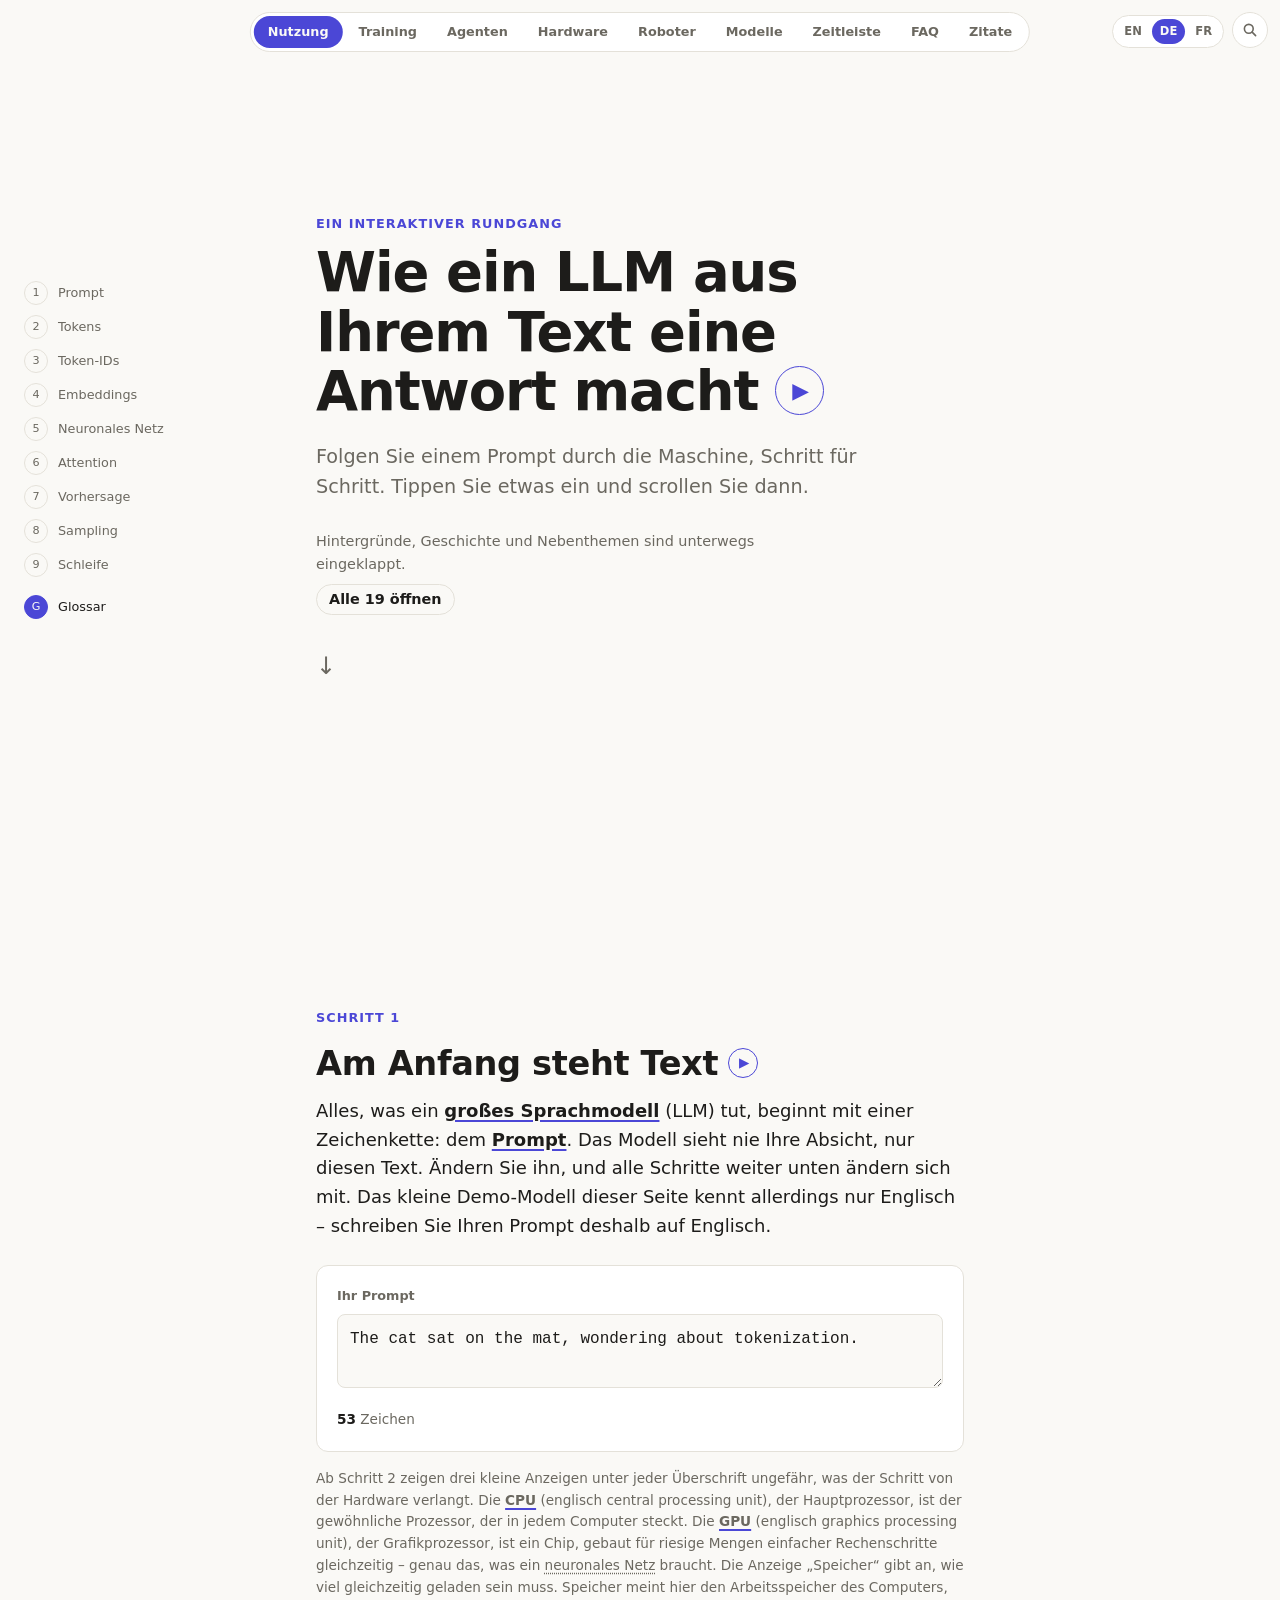
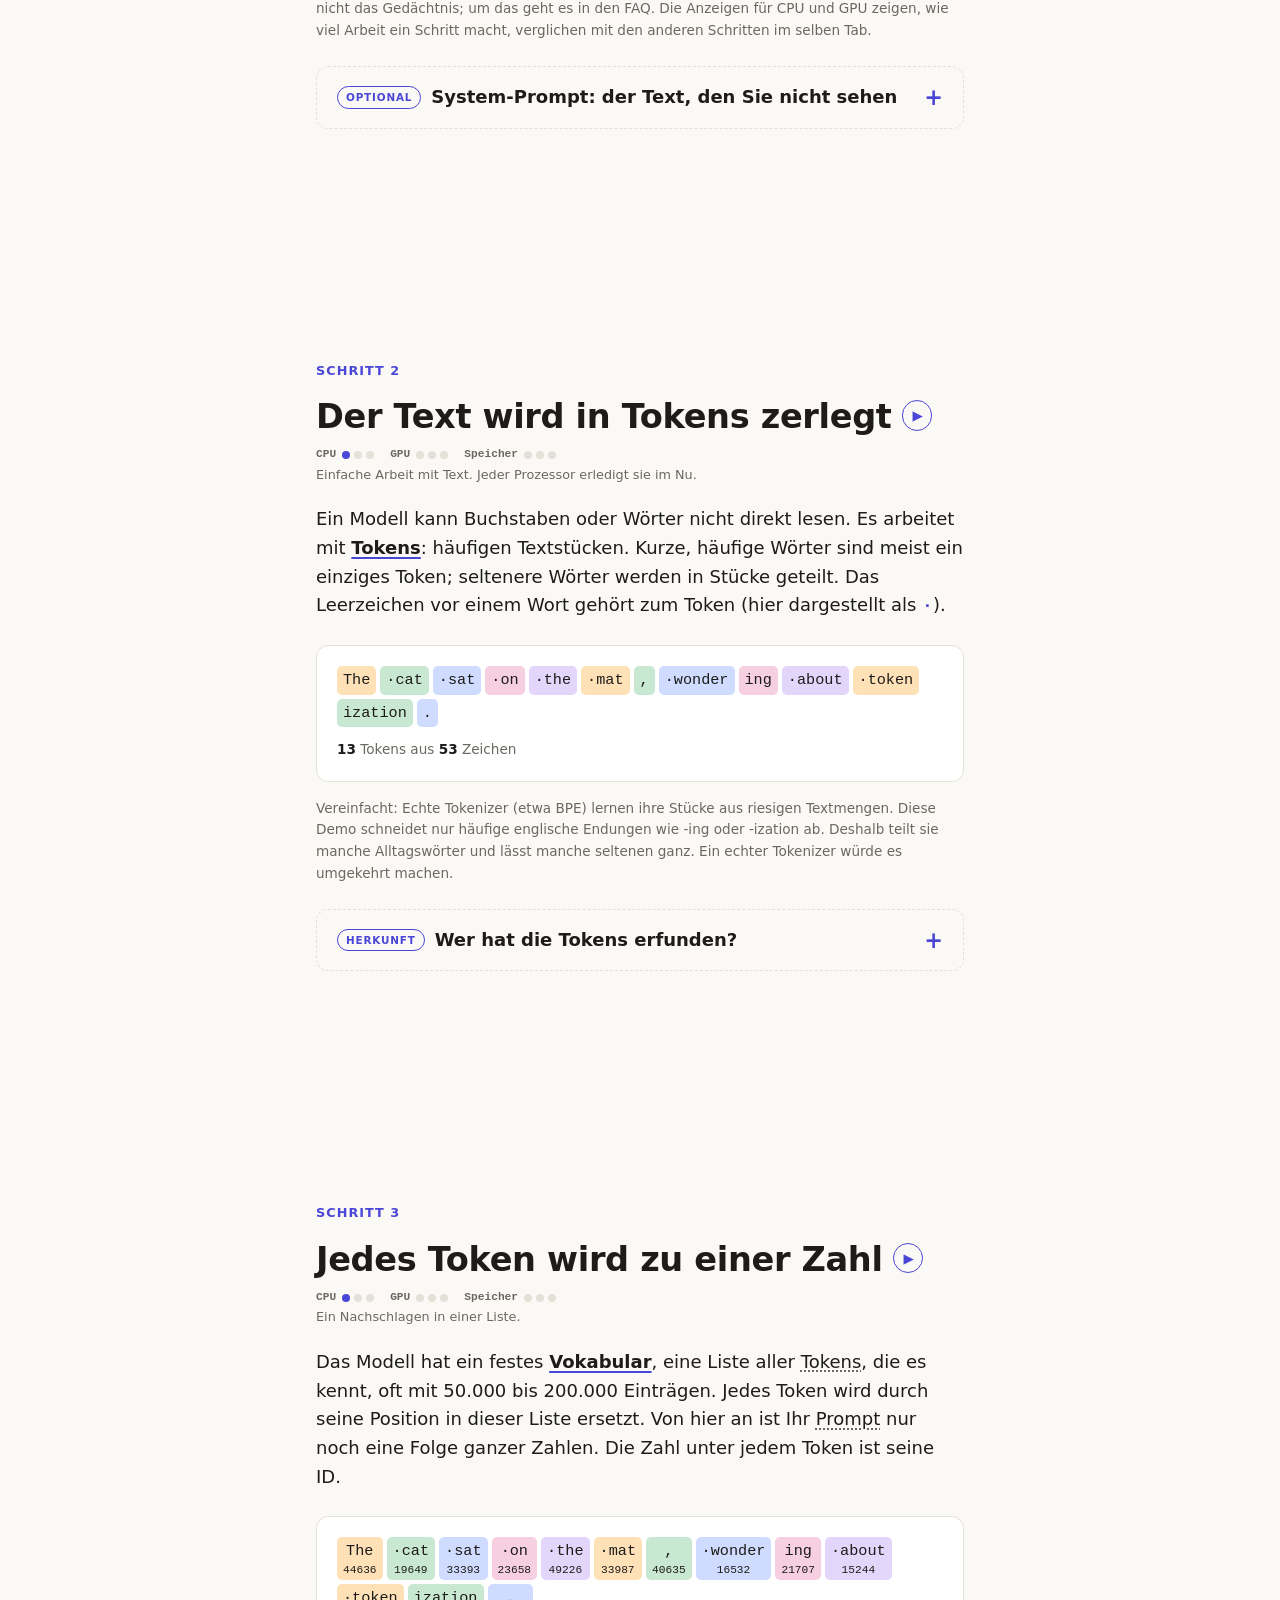
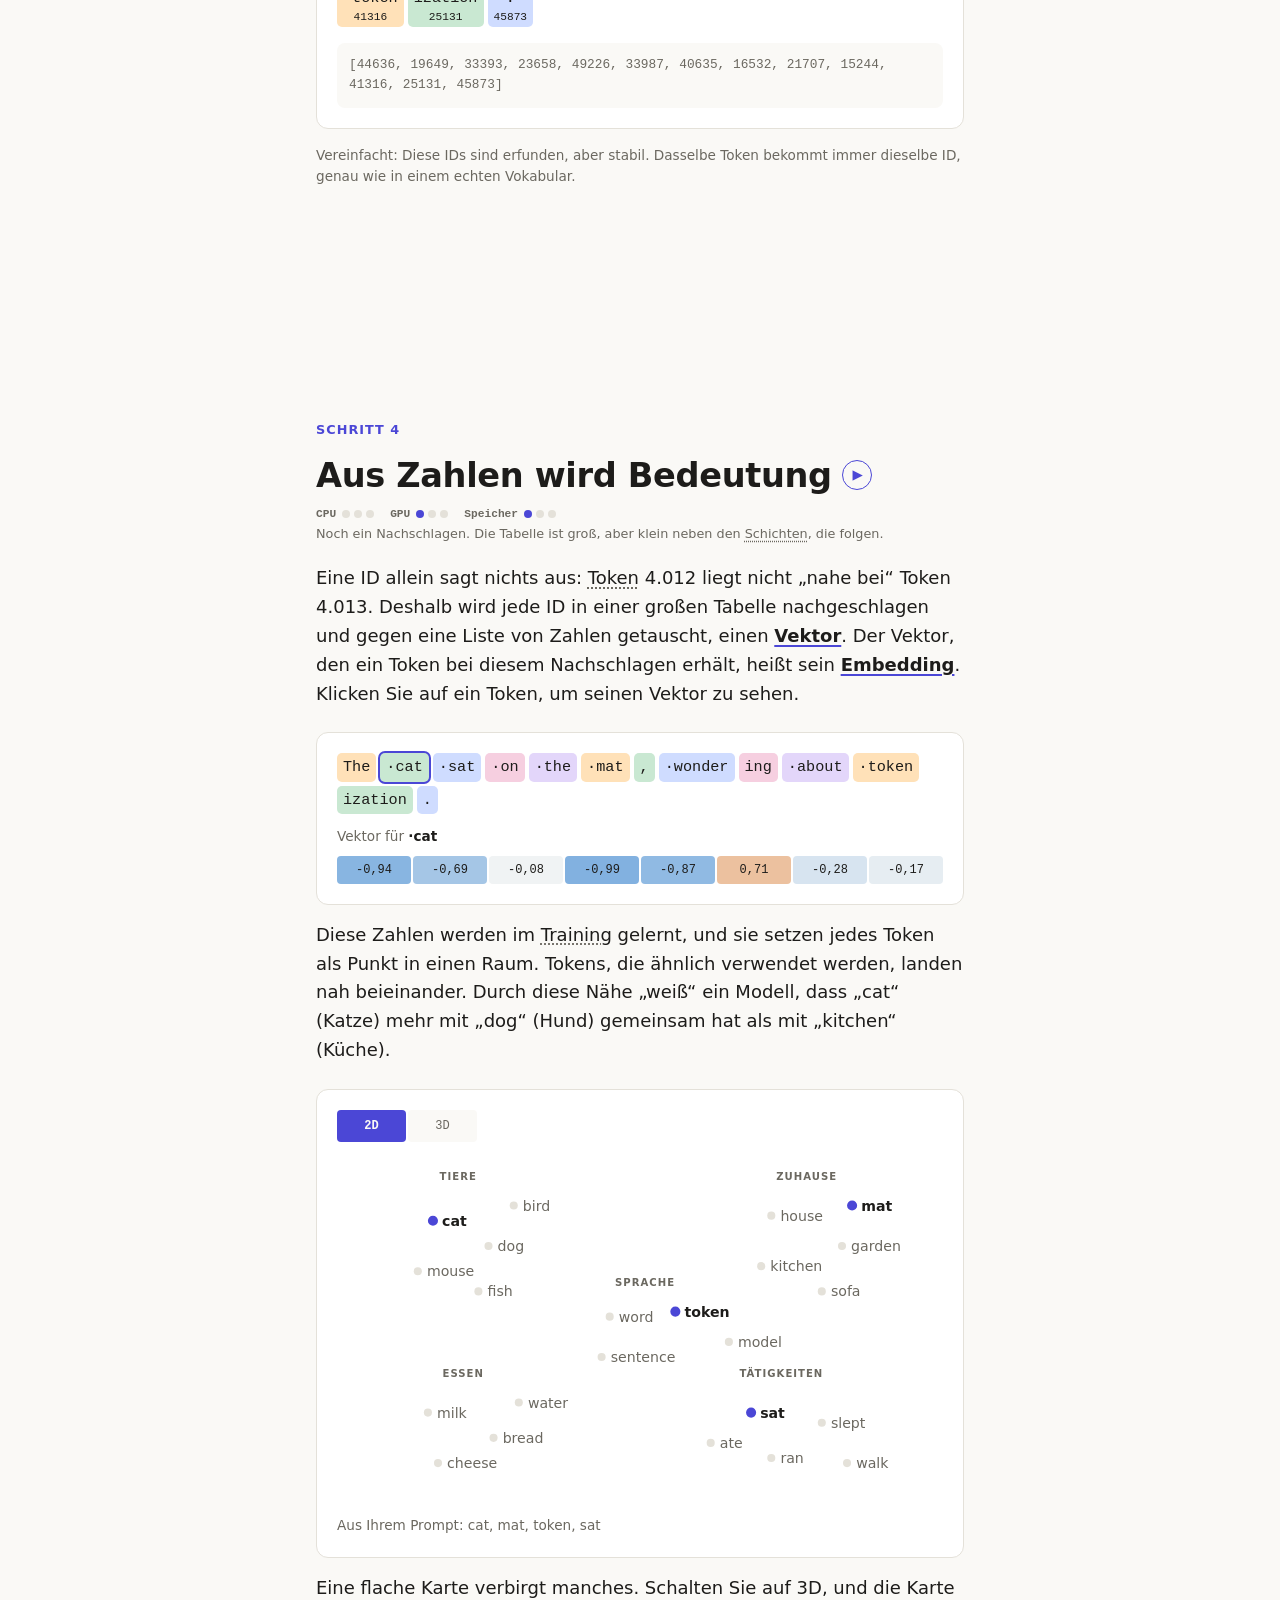
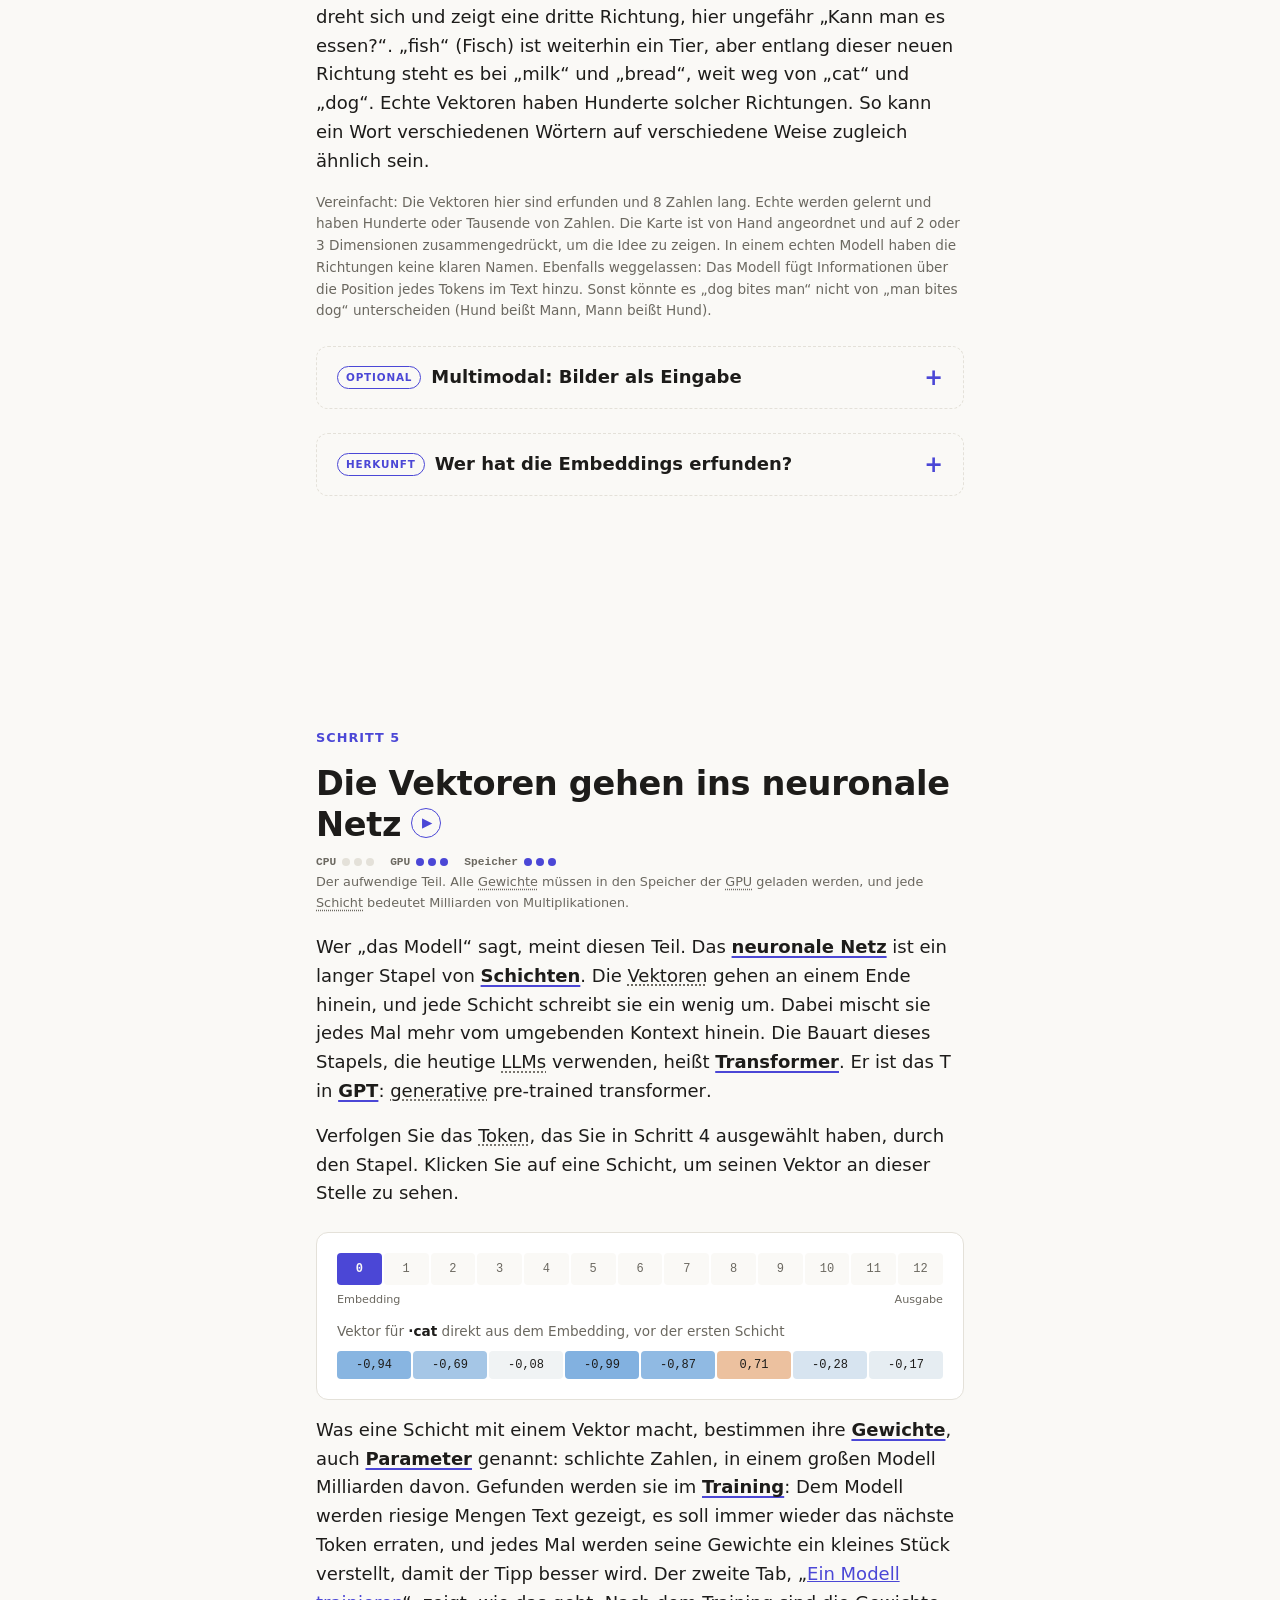
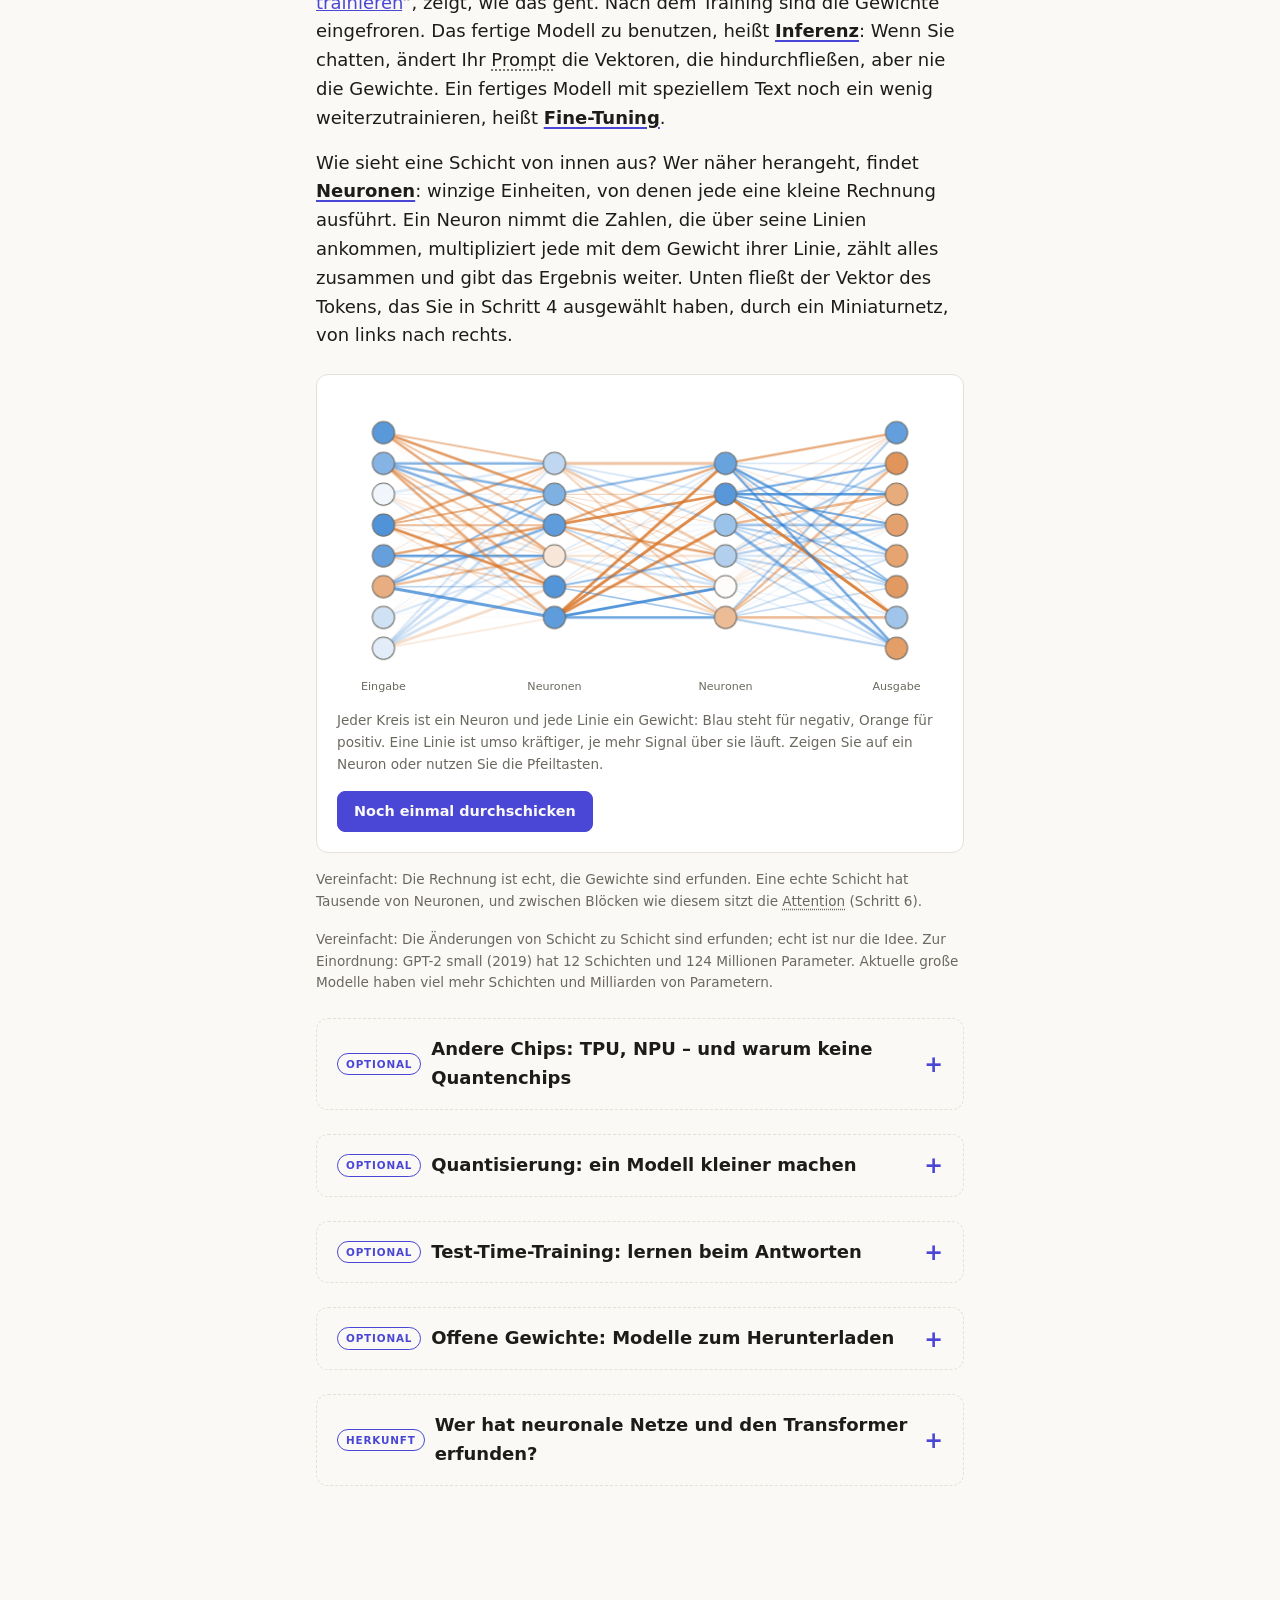
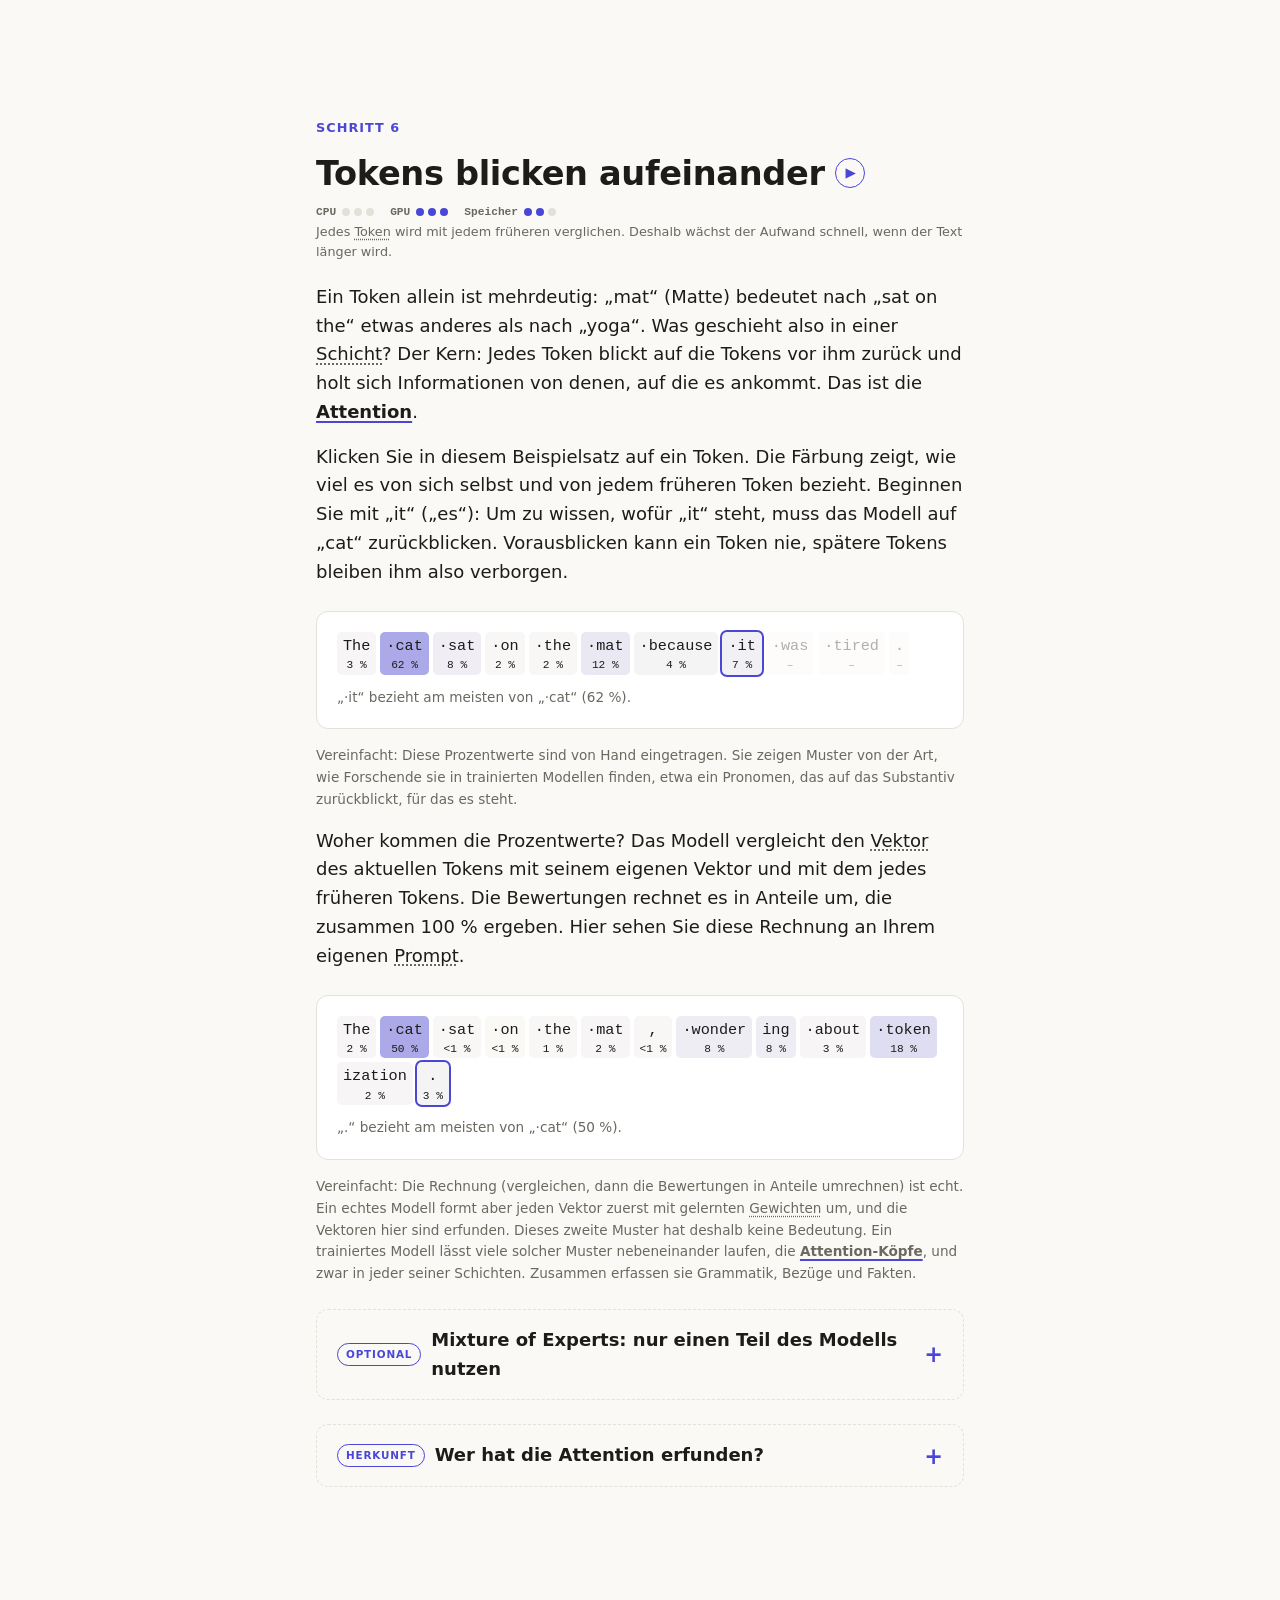
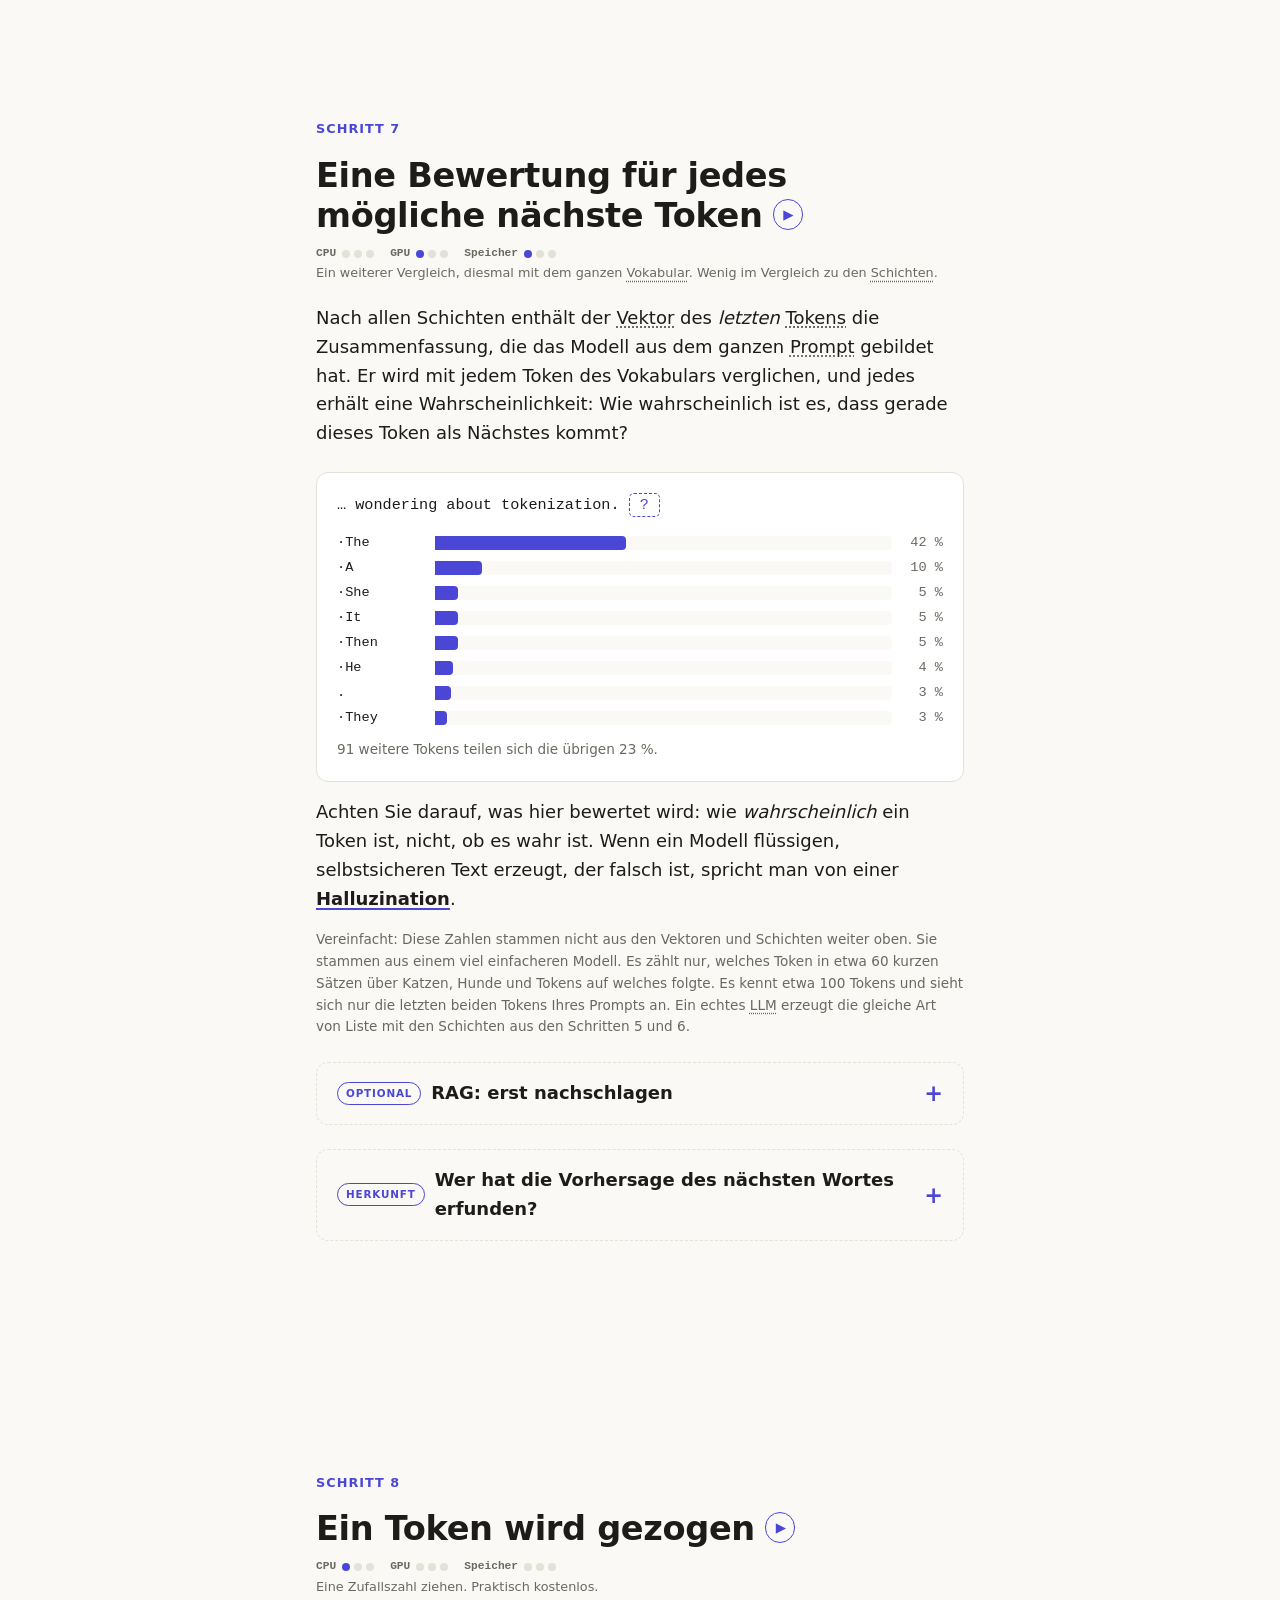
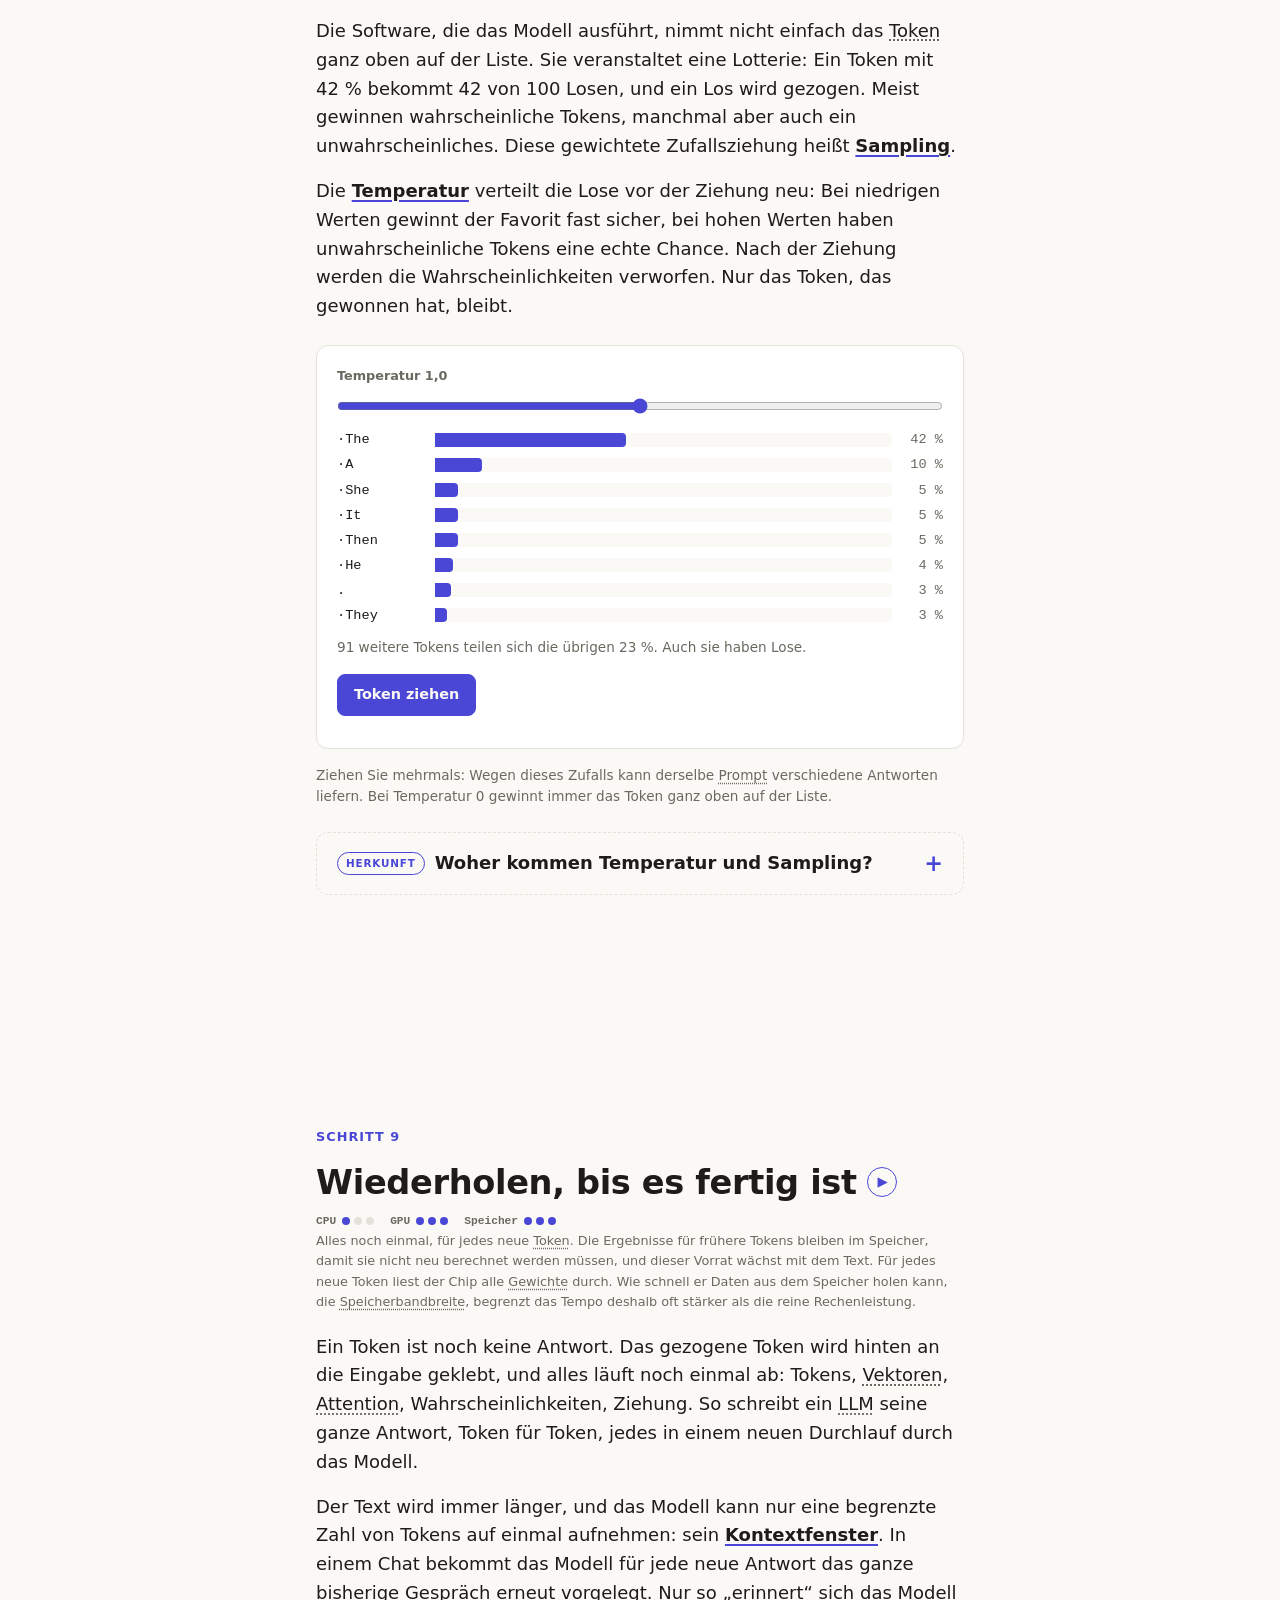
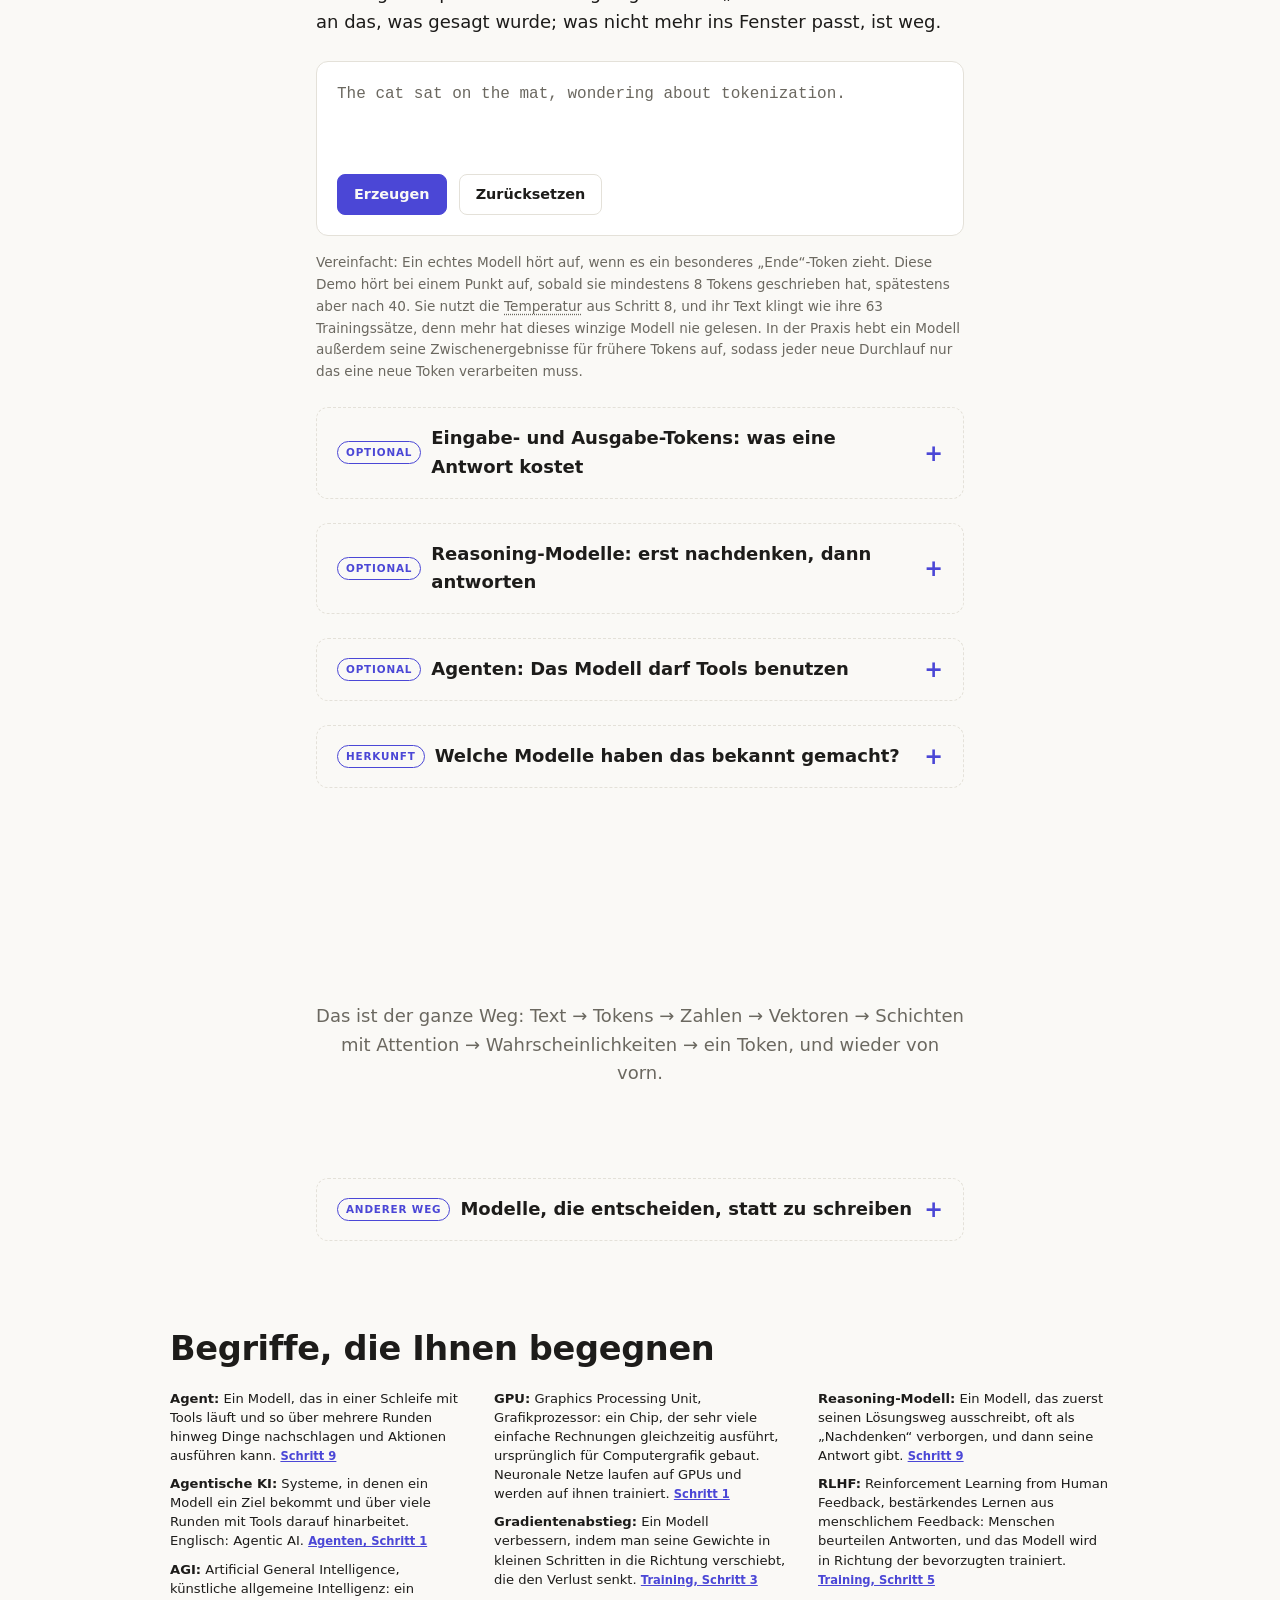
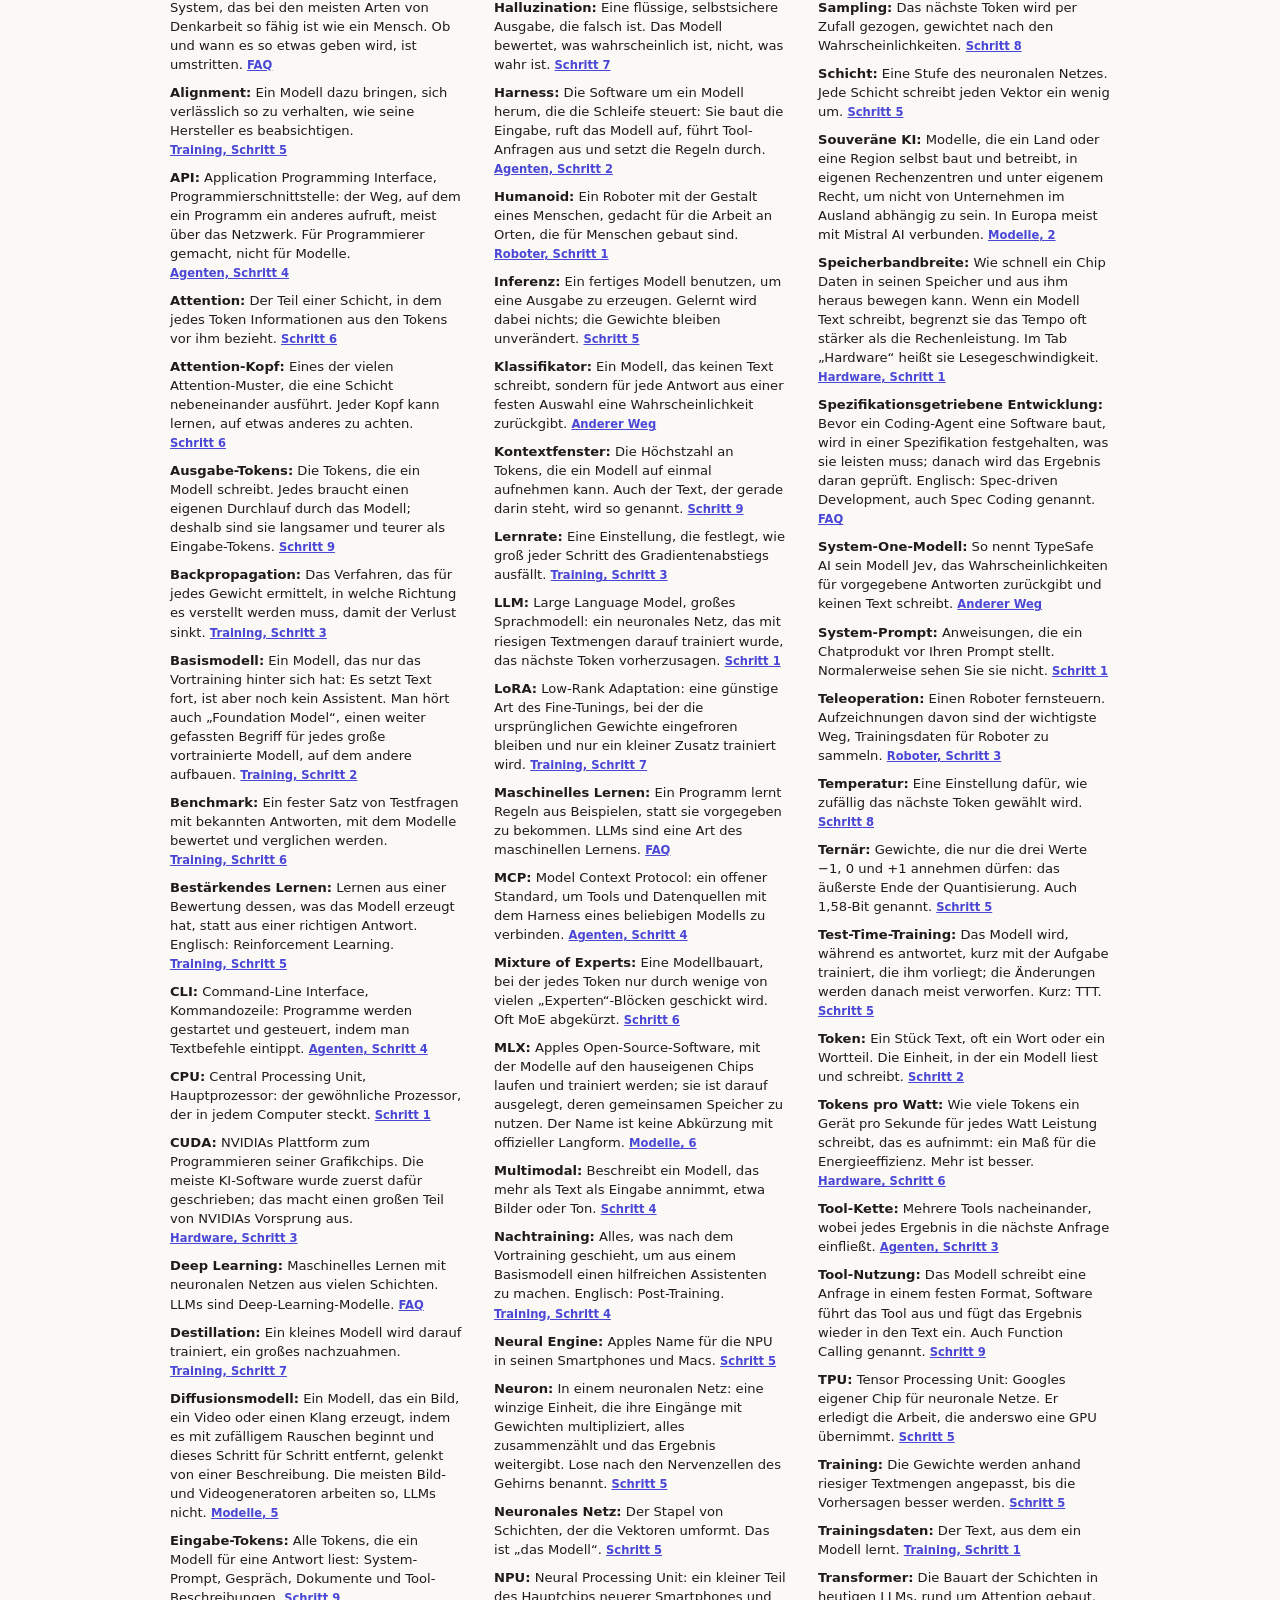
==== de/index.html @ c3bb7e85 "feat(i18n): add German and French editions, source links and reviewed content - Content: apply 31 ve" ====
<!doctype html>
<html lang="de">
<head>
  <meta charset="utf-8">
  <meta name="viewport" content="width=device-width, initial-scale=1">
  <meta name="color-scheme" content="light dark">
  <meta name="theme-color" content="#faf9f6" media="(prefers-color-scheme: light)">
  <meta name="theme-color" content="#151517" media="(prefers-color-scheme: dark)">
  <title>Wie ein LLM funktioniert</title>
  <meta name="description" content="Ein interaktiver Leitfaden, der Schritt für Schritt zeigt, wie große Sprachmodelle funktionieren: vom ersten Zeichen eines Prompts bis zur fertigen Antwort, dazu Training, Agenten und offene Fragen.">
  <meta property="og:title" content="Wie ein LLM funktioniert">
  <meta property="og:description" content="Ein interaktiver Leitfaden, der Schritt für Schritt zeigt, wie große Sprachmodelle funktionieren.">
  <meta property="og:type" content="website">
  <meta property="og:url" content="https://mon3yp3nny.github.io/llm-course/de/">
  <meta property="og:locale" content="de_DE">
  <meta property="og:locale:alternate" content="en_GB">
  <meta property="og:locale:alternate" content="fr_FR">
  <link rel="canonical" href="https://mon3yp3nny.github.io/llm-course/de/">
  <link rel="alternate" hreflang="en" href="https://mon3yp3nny.github.io/llm-course/">
  <link rel="alternate" hreflang="de" href="https://mon3yp3nny.github.io/llm-course/de/">
  <link rel="alternate" hreflang="fr" href="https://mon3yp3nny.github.io/llm-course/fr/">
  <link rel="alternate" hreflang="x-default" href="https://mon3yp3nny.github.io/llm-course/">
  <link rel="icon" href="data:image/svg+xml,%3Csvg xmlns='http://www.w3.org/2000/svg' viewBox='0 0 32 32'%3E%3Ccircle cx='16' cy='16' r='15' fill='%234b47d6'/%3E%3Cpath d='M12.5 9.5v13l11-6.5z' fill='%23faf9f6'/%3E%3C/svg%3E">
  <!-- Steps start out invisible and fade in only when scripts run; without them every tab is shown in full. -->
  <script>document.documentElement.classList.add('js')</script>
  <link rel="stylesheet" href="../style.css">
  <noscript><style>.view[hidden] { display: block; } .rail, .search-open, .toggle-extras { display: none; }</style></noscript>
</head>
<body>
  <a class="skip" href="#content">Zum Inhalt springen</a>
  <nav class="tabs" aria-label="Teile">
    <a href="#view-use" class="selected" aria-current="page">Nutzung</a>
    <a href="#view-train">Training</a>
    <a href="#view-agents">Agenten</a>
    <a href="#view-hardware">Hardware</a>
    <a href="#view-robots">Roboter</a>
    <a href="#view-models">Modelle</a>
    <a href="#view-timeline">Zeitleiste</a>
    <a href="#view-faq">FAQ</a>
    <a href="#view-quotes">Zitate</a>
  </nav>
  <button type="button" class="search-open" id="search-open" aria-label="Diesen Leitfaden durchsuchen" title="Suche ( / )">
    <svg viewBox="0 0 20 20" aria-hidden="true"><circle cx="8.5" cy="8.5" r="5.5"/><line x1="12.7" y1="12.7" x2="17" y2="17"/></svg>
  </button>
  <nav class="languages" aria-label="Sprache">
    <a href="../index.html" lang="en" hreflang="en" title="English">EN</a>
    <a href="index.html" lang="de" hreflang="de" title="Deutsch" aria-current="true">DE</a>
    <a href="../fr/index.html" lang="fr" hreflang="fr" title="Français">FR</a>
  </nav>
  <nav class="rail" aria-label="Schritte"></nav>

  <main id="content" tabindex="-1">
    <div class="view" id="view-use">
    <header class="hero">
      <p class="eyebrow">Ein interaktiver Rundgang</p>
      <h1>Wie ein LLM aus Ihrem Text eine Antwort macht</h1>
      <p class="lead">
        Folgen Sie einem Prompt durch die Maschine, Schritt für Schritt.
        Tippen Sie etwas ein und scrollen Sie dann.
      </p>
      <p class="hero-note">
        Hintergründe, Geschichte und Nebenthemen sind unterwegs eingeklappt.
        <button type="button" class="toggle-extras"></button>
      </p>
      <span class="scroll-hint" aria-hidden="true">↓</span>
    </header>

    <section class="step" id="prompt" data-title="Prompt">
      <p class="step-no">Schritt 1</p>
      <h2>Am Anfang steht Text</h2>
      <p>
        Alles, was ein <dfn data-term="LLM">großes Sprachmodell</dfn> (LLM) tut, beginnt mit einer
        Zeichenkette: dem <dfn>Prompt</dfn>. Das Modell sieht nie Ihre Absicht, nur diesen Text. Ändern Sie ihn, und
        alle Schritte weiter unten ändern sich mit. Das kleine Demo-Modell dieser Seite kennt allerdings nur Englisch – schreiben Sie Ihren Prompt deshalb auf Englisch.
      </p>
      <div class="demo">
        <label for="prompt-input">Ihr Prompt</label>
        <textarea id="prompt-input" rows="2" spellcheck="false">The cat sat on the mat, wondering about tokenization.</textarea>
        <p class="stat"><strong id="char-count">0</strong> Zeichen</p>
      </div>
      <p class="note">
        Ab Schritt 2 zeigen drei kleine Anzeigen unter jeder Überschrift ungefähr,
        was der Schritt von der Hardware verlangt. Die <dfn>CPU</dfn> (englisch <span lang="en">central
        processing unit</span>), der Hauptprozessor, ist der gewöhnliche Prozessor, der in jedem Computer steckt. Die <dfn>GPU</dfn> (englisch
        <span lang="en">graphics processing unit</span>), der Grafikprozessor, ist ein Chip, gebaut für riesige Mengen einfacher Rechenschritte gleichzeitig – genau
        das, was ein neuronales Netz braucht. Die Anzeige „Speicher“ gibt an, wie viel
        gleichzeitig geladen sein muss. Speicher meint hier den Arbeitsspeicher des Computers, nicht
        das Gedächtnis; um das geht es in den FAQ. Die Anzeigen für CPU und GPU zeigen,
        wie viel Arbeit ein Schritt macht, verglichen mit den anderen Schritten im selben
        Tab.
      </p>
      <details class="extra">
        <summary><span class="extra-tag">Optional</span> System-Prompt: der Text, den Sie nicht sehen</summary>
        <p>
          In einem Chatprodukt ist Ihr Prompt nicht der einzige Text, den das Modell
          erhält. Das Unternehmen, das es betreibt, stellt eigene Anweisungen
          davor: den <dfn>System-Prompt</dfn>. Er legt etwa den Ton,
          die Regeln und das heutige Datum fest. Dann wird alles zu einem
          langen Text zusammengefügt. Besondere Markierungs-Tokens zeigen an, wer gerade spricht.
        </p>
        <div class="demo">
          <p class="output"><span class="marker">[system]</span> You are a helpful assistant. Answer briefly and politely.
<span class="marker">[user]</span> <span class="prompt-text" id="chat-user"></span>
<span class="marker">[assistant]</span> </p>
          <p class="stat">Das Modell schreibt diesen Text nach der letzten Markierung weiter.</p>
        </div>
        <p>
          Der Nutzen: Dasselbe Modell kann sich in zwei Produkten ganz
          unterschiedlich verhalten, weil die Anweisungen verschieden sind. Ein System-Prompt
          ändert keine Gewichte. Er ist einfach weiterer Text am Anfang der
          Eingabe, und er belegt einen Teil des Kontextfensters.
        </p>
        <p class="note">
          Vereinfacht: Die Markierungen sehen bei jedem Modell anders aus, und echte
          System-Prompts sind oft mehrere Seiten lang. Der Rest dieser Seite
          arbeitet nur mit Ihrem Prompt weiter.
        </p>
      </details>
    </section>

    <section class="step" id="tokens" data-title="Tokens">
      <p class="step-no">Schritt 2</p>
      <h2>Der Text wird in Tokens zerlegt</h2>
      <p class="load" data-load="1,0,0"
         data-cpu="Text in Tokens zu zerlegen heißt, in einer Liste bekannter Stücke nachzuschlagen. Jeder Prozessor erledigt das im Bruchteil einer Sekunde."
         data-gpu="Nicht nötig. Noch wird nichts in großen Mengen berechnet."
         data-memory="Nötig ist nur die Liste der bekannten Tokens, ein paar Megabyte.">Einfache Arbeit mit Text. Jeder Prozessor erledigt sie im Nu.</p>
      <p>
        Ein Modell kann Buchstaben oder Wörter nicht direkt lesen. Es arbeitet mit
        <dfn>Tokens</dfn>: häufigen Textstücken. Kurze, häufige Wörter sind
        meist ein einziges Token; seltenere Wörter werden in Stücke geteilt. Das Leerzeichen
        vor einem Wort gehört zum Token (hier dargestellt als
        <span class="space-mark">·</span>).
      </p>
      <div class="demo">
        <div class="chips" id="token-chips" data-empty="Noch keine Tokens. Geben Sie in Schritt 1 einen Prompt ein."></div>
        <p class="stat">
          <strong id="token-count">0</strong> Tokens aus
          <strong id="char-count-2">0</strong> Zeichen
        </p>
      </div>
      <p class="note">
        Vereinfacht: Echte Tokenizer (etwa BPE) lernen ihre Stücke aus riesigen
        Textmengen. Diese Demo schneidet nur häufige englische Endungen wie
        -ing oder -ization ab. Deshalb teilt sie manche Alltagswörter und lässt manche
        seltenen ganz. Ein echter Tokenizer würde es umgekehrt machen.
      </p>
      <details class="extra">
        <summary><span class="extra-tag">Herkunft</span> Wer hat die Tokens erfunden?</summary>
        <ul class="origins">
          <li><span>1994</span><span><strong>Philip Gage</strong> veröffentlicht Byte Pair Encoding (BPE), ein Verfahren, das Daten komprimiert, indem es Zeichenpaare zusammenfasst, die oft gemeinsam vorkommen.</span></li>
          <li><span>2015</span><span><strong>Rico Sennrich, Barry Haddow und Alexandra Birch</strong> an der University of Edinburgh zerlegen damit für die maschinelle Übersetzung seltene Wörter in Stücke. <a class="source" data-paper="bpe">Paper</a></span></li>
          <li><span>2019</span><span><strong>GPT-2</strong> von OpenAI nutzt einen Tokenizer dieser Art. Die meisten LLMs nutzen seither ihn oder einen engen Verwandten.</span></li>
        </ul>
      </details>
    </section>

    <section class="step" id="ids" data-title="Token-IDs">
      <p class="step-no">Schritt 3</p>
      <h2>Jedes Token wird zu einer Zahl</h2>
      <p class="load" data-load="1,0,0"
         data-cpu="Jedes Token durch seine Nummer zu ersetzen ist ein einfaches Nachschlagen."
         data-gpu="Nicht nötig."
         data-memory="Kaum der Rede wert: dieselbe Liste wie im Schritt davor.">Ein Nachschlagen in einer Liste.</p>
      <p>
        Das Modell hat ein festes <dfn>Vokabular</dfn>, eine Liste aller Tokens, die es kennt,
        oft mit 50.000 bis 200.000 Einträgen. Jedes Token wird durch seine
        Position in dieser Liste ersetzt. Von hier an ist Ihr Prompt nur noch eine Folge
        ganzer Zahlen. Die Zahl unter jedem Token ist seine ID.
      </p>
      <div class="demo">
        <div class="chips stacked" id="id-chips" data-empty="Noch keine Tokens. Geben Sie in Schritt 1 einen Prompt ein."></div>
        <pre class="sequence" id="id-sequence"></pre>
      </div>
      <p class="note">
        Vereinfacht: Diese IDs sind erfunden, aber stabil. Dasselbe Token bekommt
        immer dieselbe ID, genau wie in einem echten Vokabular.
      </p>
    </section>

    <section class="step" id="embeddings" data-title="Embeddings">
      <p class="step-no">Schritt 4</p>
      <h2>Aus Zahlen wird Bedeutung</h2>
      <p class="load" data-load="0,1,1"
         data-cpu="Kaum beteiligt. Nachgeschlagen wird auf dem Grafikchip, wo die Tabelle liegt."
         data-gpu="Leichte Arbeit: Für jedes Token wird eine Zeile aus der Tabelle geholt. Gerechnet wird noch nicht."
         data-memory="Die Tabelle enthält einen Vektor für jedes Token des Vokabulars. Für sich genommen groß, aber höchstens ein paar Prozent eines großen Modells.">Noch ein Nachschlagen. Die Tabelle ist groß, aber klein neben den Schichten, die folgen.</p>
      <p>
        Eine ID allein sagt nichts aus: Token 4.012 liegt nicht „nahe bei“ Token
        4.013. Deshalb wird jede ID in einer großen Tabelle nachgeschlagen und gegen eine Liste
        von Zahlen getauscht, einen <dfn>Vektor</dfn>. Der Vektor, den ein Token bei diesem Nachschlagen erhält, heißt sein <dfn>Embedding</dfn>. Klicken Sie auf ein Token, um seinen Vektor zu sehen.
      </p>
      <div class="demo">
        <div class="chips" id="embed-chips" data-empty="Noch keine Tokens. Geben Sie in Schritt 1 einen Prompt ein."></div>
        <p class="stat">Vektor für <strong id="vector-label"></strong></p>
        <div class="vector" id="vector-cells"></div>
      </div>
      <p>
        Diese Zahlen werden im Training gelernt, und sie setzen jedes Token
        als Punkt in einen Raum. Tokens, die ähnlich verwendet werden, landen nah
        beieinander. Durch diese Nähe „weiß“ ein Modell, dass „cat“ (Katze) mehr mit „dog“ (Hund)
        gemeinsam hat als mit „kitchen“ (Küche).
      </p>
      <div class="demo">
        <div class="segments compact" id="map-mode">
          <button type="button" data-mode="2d" class="selected" aria-pressed="true">2D</button>
          <button type="button" data-mode="3d" aria-pressed="false">3D</button>
        </div>
        <svg id="word-map" viewBox="0 0 600 350" role="img" tabindex="0"
             aria-label="Karte von Wörtern, auf der verwandte Wörter nah beieinander liegen"></svg>
        <p class="stat" id="map-hint" hidden>Ziehen Sie zur Seite oder nutzen Sie die Pfeiltasten, um die Karte zu drehen. Lassen Sie los, und sie dreht sich von selbst weiter.</p>
        <p class="stat" id="map-stat"></p>
      </div>
      <p>
        Eine flache Karte verbirgt manches. Schalten Sie auf 3D, und die Karte dreht sich und zeigt eine
        dritte Richtung, hier ungefähr „Kann man es essen?“. „fish“ (Fisch) ist weiterhin ein
        Tier, aber entlang dieser neuen Richtung steht es bei „milk“ und
        „bread“, weit weg von „cat“ und „dog“. Echte Vektoren haben Hunderte solcher
        Richtungen. So kann ein Wort verschiedenen Wörtern auf
        verschiedene Weise zugleich ähnlich sein.
      </p>
      <p class="note">
        Vereinfacht: Die Vektoren hier sind erfunden und 8 Zahlen lang. Echte
        werden gelernt und haben Hunderte oder Tausende von Zahlen. Die Karte ist
        von Hand angeordnet und auf 2 oder 3 Dimensionen zusammengedrückt, um die Idee zu zeigen.
        In einem echten Modell haben die Richtungen keine klaren Namen. Ebenfalls weggelassen:
        Das Modell fügt Informationen über die Position jedes Tokens im Text hinzu.
        Sonst könnte es „dog bites man“ nicht von „man bites
        dog“ unterscheiden (Hund beißt Mann, Mann beißt Hund).
      </p>
      <details class="extra">
        <summary><span class="extra-tag">Optional</span> Multimodal: Bilder als Eingabe</summary>
        <p>
          Text ist nicht die einzige mögliche Eingabe. Ein <dfn>multimodales</dfn> Modell
          nimmt auch Bilder an, manchmal auch Ton oder Video. Der Trick: Sie werden
          in das verwandelt, was auch aus Text wird – eine Folge von Vektoren.
          Ein Bild wird in kleine Quadrate zerschnitten, die Patches. Jeder Patch
          wird in einen Vektor umgewandelt, genau wie jedes Token. Klicken Sie auf einen Patch.
        </p>
        <div class="demo">
          <div class="patches" id="patches"></div>
          <p class="stat" id="patch-label"></p>
          <div class="vector" id="patch-cells"></div>
        </div>
        <p>
          Von hier an behandeln die Schichten Patch-Vektoren und Token-Vektoren
          gleich, und über die Attention kann ein Wort auf die Stellen des Bildes blicken,
          auf die es sich bezieht. Der Nutzen: Ein einziges Modell kann ein Foto beschreiben, ein
          Diagramm lesen oder mit einem Screenshot arbeiten. Der Preis: Aus einem Bild wird eine
          lange Reihe von Vektoren. Ein einzelnes Bild kann deshalb so viel vom
          Kontextfenster belegen wie mehrere Seiten Text.
        </p>
        <p class="note">
          Vereinfacht: Echte Modelle zerschneiden ein Bild in Hunderte von Patches, und
          der hier gezeigte Vektor ist erfunden.
        </p>
        <p class="origins-title">Woher es kommt</p>
        <ul class="origins">
          <li><span>2020</span><span><strong>Alexey Dosovitskiy</strong> und Kollegen bei Google stellen den <strong>Vision Transformer</strong> vor, in einer Arbeit mit dem Titel „An Image Is Worth 16x16 Words“: das Bild in Patches zerschneiden und sie einem Transformer wie Wörter eingeben. <a class="source" data-paper="vit">Paper</a></span></li>
          <li><span>2021</span><span><strong>OpenAI</strong> veröffentlicht <strong>CLIP</strong>. Es lernt, Bilder und ihre Beschreibungen in einem gemeinsamen Raum von Vektoren nah beieinander abzulegen. <a class="source" data-paper="clip">Paper</a></span></li>
          <li><span>2023</span><span><strong>OpenAI</strong> erweitert ChatGPT um Bilder als Eingabe und bringt multimodale Modelle damit zu einem Massenpublikum.</span></li>
        </ul>
      </details>
      <details class="extra">
        <summary><span class="extra-tag">Herkunft</span> Wer hat die Embeddings erfunden?</summary>
        <ul class="origins">
          <li><span>2003</span><span><strong>Yoshua Bengio</strong> und Kollegen an der Université de Montréal trainieren ein neuronales Netz, das für jedes Wort einen Vektor lernt. <a class="source" data-paper="bengio">Paper</a></span></li>
          <li><span>2013</span><span><strong>Tomas Mikolov</strong> und Kollegen bei Google veröffentlichen <strong>word2vec</strong>. Damit ließen sich Wortvektoren schnell trainieren, und Beispiele wie „king − man + woman ≈ queen“ machten sie berühmt. <a class="source" data-paper="word2vec">Paper</a></span></li>
        </ul>
      </details>
    </section>

    <section class="step" id="network" data-title="Neuronales Netz">
      <p class="step-no">Schritt 5</p>
      <h2>Die Vektoren gehen ins neuronale Netz</h2>
      <p class="load" data-load="0,3,3"
         data-cpu="Der Prozessor reicht die Aufgabe nur weiter. Gerechnet wird woanders."
         data-gpu="Jede Schicht multipliziert jeden Vektor mit Tabellen von Gewichten: Milliarden von Multiplikationen pro Token. Schnell schafft das nur ein Chip, der dafür gebaut ist, viele davon gleichzeitig auszuführen."
         data-memory="Alle Gewichte müssen gleichzeitig geladen sein, nah am Chip. Bei einem großen Modell sind das Dutzende oder Hunderte Gigabyte.">Der aufwendige Teil. Alle Gewichte müssen in den Speicher der GPU geladen werden, und jede Schicht bedeutet Milliarden von Multiplikationen.</p>
      <p>
        Wer „das Modell“ sagt, meint diesen Teil. Das
        <dfn data-term="Neuronales Netz">neuronale Netz</dfn> ist ein langer Stapel von <dfn>Schichten</dfn>. Die
        Vektoren gehen an einem Ende hinein, und jede Schicht schreibt sie ein
        wenig um. Dabei mischt sie jedes Mal mehr vom umgebenden Kontext hinein. Die
        Bauart dieses Stapels, die heutige LLMs verwenden, heißt <dfn>Transformer</dfn>. Er ist
        das T in <dfn>GPT</dfn>: <span lang="en">generative pre-trained transformer</span>.
      </p>
      <p>
        Verfolgen Sie das Token, das Sie in Schritt 4 ausgewählt haben, durch den Stapel. Klicken Sie auf eine
        Schicht, um seinen Vektor an dieser Stelle zu sehen.
      </p>
      <div class="demo">
        <div class="segments" id="layer-stack"></div>
        <p class="layer-ends"><span>Embedding</span><span>Ausgabe</span></p>
        <p class="stat" id="layer-label"></p>
        <div class="vector" id="layer-cells"></div>
      </div>
      <p>
        Was eine Schicht mit einem Vektor macht, bestimmen ihre
        <dfn>Gewichte</dfn>, auch <dfn>Parameter</dfn> genannt: schlichte Zahlen,
        in einem großen Modell Milliarden davon. Gefunden werden sie im
        <dfn>Training</dfn>: Dem Modell werden riesige Mengen Text gezeigt,
        es soll immer wieder das nächste Token erraten, und jedes Mal werden seine Gewichte
        ein kleines Stück verstellt, damit der Tipp besser wird. Der
        zweite Tab, „<a href="#view-train">Ein Modell trainieren</a>“, zeigt, wie das geht. Nach dem Training sind die Gewichte eingefroren. Das fertige Modell zu benutzen, heißt
        <dfn>Inferenz</dfn>: Wenn Sie chatten, ändert Ihr Prompt die Vektoren,
        die hindurchfließen, aber nie die Gewichte. Ein fertiges Modell mit
        speziellem Text noch ein wenig weiterzutrainieren, heißt <dfn>Fine-Tuning</dfn>.
      </p>
      <p>
        Wie sieht eine Schicht von innen aus? Wer näher herangeht, findet
        <dfn>Neuronen</dfn>: winzige Einheiten, von denen jede eine kleine Rechnung ausführt. Ein
        Neuron nimmt die Zahlen, die über seine Linien ankommen, multipliziert jede mit
        dem Gewicht ihrer Linie, zählt alles zusammen und gibt das Ergebnis weiter.
        Unten fließt der Vektor des Tokens, das Sie in Schritt 4 ausgewählt haben, durch
        ein Miniaturnetz, von links nach rechts.
      </p>
      <div class="demo">
        <svg id="neural-net" viewBox="0 0 600 300" role="img"
             aria-label="Ein kleines neuronales Netz: Kreise für Neuronen, Linien für Gewichte"></svg>
        <p class="stat" id="neural-stat"></p>
        <div class="actions">
          <button type="button" id="neural-send">Noch einmal durchschicken</button>
        </div>
      </div>
      <p class="note">
        Vereinfacht: Die Rechnung ist echt, die Gewichte sind erfunden. Eine echte
        Schicht hat Tausende von Neuronen, und zwischen
        Blöcken wie diesem sitzt die Attention (Schritt 6).
      </p>
      <p class="note">
        Vereinfacht: Die Änderungen von Schicht zu Schicht sind erfunden; echt ist nur
        die Idee. Zur Einordnung: GPT-2 small (2019) hat 12 Schichten und 124
        Millionen Parameter. Aktuelle große Modelle haben viel mehr Schichten und
        Milliarden von Parametern.
      </p>
      <details class="extra">
        <summary><span class="extra-tag">Optional</span> Andere Chips: TPU, NPU – und warum keine Quantenchips</summary>
        <p>
          Die GPU ist der häufigste Chip für neuronale Netze, aber nicht der
          einzige. Eine <dfn>TPU</dfn> (englisch <span lang="en">tensor processing unit</span>) ist Googles eigener
          Chip, von Anfang an für die Berechnungen neuronaler
          Netze entworfen. Google trainiert und betreibt seine Gemini-Modelle darauf, und
          andere große Unternehmen bauen ähnliche eigene Chips. Eine
          <dfn>NPU</dfn> (englisch <span lang="en">neural processing unit</span>) ist die kleine Verwandte, die
          in neueren Smartphones und Laptops steckt. Sie ist dafür gebaut, kleinere Modelle
          mit wenig Strom direkt auf dem Gerät auszuführen.
        </p>
        <p>
          Sie alle erledigen die Aufgabe, die dieser Leitfaden der GPU zuschreibt: sehr
          viele einfache Berechnungen gleichzeitig. Sie geben etwas von der
          Vielseitigkeit der GPU auf, um bei dieser einen Aufgabe billiger oder sparsamer
          zu sein. Wo auf dieser Seite an einer Anzeige „GPU“ steht, lesen Sie das als „ein Chip
          dieser Art“. Der <a href="#view-hardware">Tab „Hardware“</a> vergleicht
          ganze Geräte.
        </p>
        <p>
          Apple nennt die NPU in seinen Smartphones und Macs
          <dfn>Neural Engine</dfn>. Es mag überraschen, dass die üblichen
          Programme, mit denen man Sprachmodelle auf einem Mac betreibt, sie nicht nutzen. Sie wurde
          für Aufgaben fester Größe gebaut, etwa das Erkennen von Bildern und
          Sprache. Text Token für Token zu schreiben, liegt ihr wenig. Auf einem Mac
          laufen Modelle auf dem Grafikteil des Chips, unterstützt von schnellem Speicher,
          den sich Prozessor und Grafikteil teilen.
        </p>
        <p>
          „AI GPU“ ist eine Bezeichnung mit drei Bedeutungen. Sie kann einen Grafikchip
          meinen, in den zusätzliche Schaltungen für die Rechenarbeit neuronaler
          Netze eingebaut sind; die meisten neueren haben das. Sie kann die Karten in
          Rechenzentren meinen, die nur dem Namen nach GPUs sind: Sie haben keinen Anschluss
          für einen Bildschirm, dafür sehr viel Speicher, und auf ihnen laufen die großen
          Modelle. Und sie kann das Umgekehrte meinen: eine Grafikkarte, die
          mit einem kleinen neuronalen Netz das Bild in Spielen schärfer macht. Wer
          ein Modell zu Hause betreiben will, findet in keiner dieser Bezeichnungen die Zahl, auf die es
          ankommt. Das ist der Speicher der Karte, <dfn>VRAM</dfn> genannt, denn
          er entscheidet, welche Modelle hineinpassen.
        </p>
        <p>
          Eine <dfn>QPU</dfn> (englisch <span lang="en">quantum processing unit</span>), ein Quantenprozessor, ist etwas ganz
          anderes und spielt in heutigen Sprachmodellen keine Rolle. Kein LLM
          wird auf einem Quantencomputer trainiert oder betrieben. Die Maschinen, die es gibt,
          sind für Milliarden von Gewichten viel zu klein und zu fehleranfällig, und
          ein Vorteil für diese Art von Berechnung ist nicht nachgewiesen. Es gibt
          Forschung, meist kleine Experimente, bei denen ein winziger Teil eines Modells
          auf einem Quantenchip läuft. Vorerst fließt die Hilfe vor allem in die andere
          Richtung: KI wird eingesetzt, um Quantencomputern beim Korrigieren ihrer Fehler zu helfen.
        </p>
      </details>
      <details class="extra">
        <summary><span class="extra-tag">Optional</span> Quantisierung: ein Modell kleiner machen</summary>
        <p>
          Jedes Gewicht wird normalerweise als sehr genaue Zahl gespeichert, mit 16
          oder 32 Bit. Die <dfn>Quantisierung</dfn> speichert jedes Gewicht mit weniger
          Bit: Sie rundet es auf den nächstgelegenen aus einer kleinen Menge erlaubter
          Werte. Wählen Sie, wie viele Bit jedes Gewicht bekommt.
        </p>
        <div class="demo">
          <div class="segments" id="bit-options"></div>
          <p class="stat">Acht Beispielgewichte, wie sie trainiert wurden</p>
          <div class="vector" id="weights-original"></div>
          <p class="stat" id="quant-label"></p>
          <div class="vector" id="weights-stored"></div>
          <p class="stat" id="quant-error"></p>
          <p class="stat">Größe eines Modells mit 7 Milliarden Parametern</p>
          <div class="bars wide" id="size-bars"></div>
        </div>
        <p>
          Der Nutzen: Mit weniger Bit wird die Datei kleiner, das Modell braucht weniger Speicher und antwortet
          schneller, weil für jedes Token weniger Daten zu bewegen sind. So kann ein Modell auf einem Laptop oder einem Smartphone laufen
          statt in einem Rechenzentrum. Der Preis ist ein kleiner Rundungsfehler
          in jedem Gewicht. Mit den Rundungsverfahren, die im Alltag üblich sind, ist er bei 8 Bit
          kaum messbar, bei etwa 4 Bit werden die Antworten etwas schlechter, und
          darunter sinkt die Qualität schnell. Neuere Verfahren gehen viel weiter herunter,
          ohne dass die Qualität so einbricht; siehe die Beispiele unten.
        </p>
        <p class="note">
          Vereinfacht: Echte Quantisierung wählt die erlaubten Werte
          geschickter, für jede Gruppe von Gewichten einzeln. Angaben wie
          „4-bit“ oder „Q4“ bei einem Modell zum Herunterladen beziehen sich darauf.
        </p>
        <p class="origins-title">Woher es kommt</p>
        <ul class="origins">
          <li><span>2023</span><span>Das Open-Source-Projekt <strong>llama.cpp</strong> von <strong>Georgi Gerganov</strong> macht es üblich, 4-Bit-Modelle auf einem gewöhnlichen Laptop zu betreiben.</span></li>
          <li><span>2024</span><span><strong>Microsoft Research</strong> geht mit <strong>BitNet b1.58</strong> bis zum Äußersten: Jedes Gewicht ist −1, 0 oder +1, das sind etwa 1,58 Bit. Gewichte mit nur diesen drei Werten nennt man <dfn data-term="Ternär">ternär</dfn>. Das Modell wird von Anfang an so trainiert und nicht erst nachträglich gerundet; deshalb funktioniert es trotzdem. <a class="source" data-paper="bitnet">Paper</a></span></li>
          <li><span>2026</span><span><strong>PrismML</strong> veröffentlicht <strong>Ternary Bonsai 2 27B</strong>, ein bestehendes Modell mit 27 Milliarden Parametern, komprimiert auf Gewichte mit den Werten −1, 0 und +1; dabei teilt sich jede kleine Gruppe von Gewichten eine genaue Skalierungszahl. Es belegt 5,9 GB statt etwa 54 GB, und PrismML gibt an, dass es 98 % des Benchmark-Ergebnisses des Originals behält.</span></li>
        </ul>
      </details>
      <details class="extra">
        <summary><span class="extra-tag">Optional</span> Test-Time-Training: lernen beim Antworten</summary>
        <p>
          Oben galt die Regel: Sobald das Training vorbei ist, sind die Gewichte eingefroren.
          <dfn>Test-Time-Training</dfn> (TTT) ist die Ausnahme. Bevor das Modell
          antwortet, führt es ein paar schnelle Trainingsschritte mit der Aufgabe aus,
          die ihm vorliegt, etwa mit den Beispielen in Ihrem Prompt. So verschieben sich seine
          Gewichte in Richtung dieses einen Problems. Nach der Antwort werden die
          Änderungen meist verworfen, und die nächste Anfrage beginnt wieder mit
          den ursprünglichen Gewichten.
        </p>
        <div class="demo">
          <p class="stat" id="ttt-label"></p>
          <div class="vector" id="ttt-cells"></div>
          <div class="actions">
            <button type="button" id="ttt-step">Einen Schritt trainieren</button>
            <button type="button" id="ttt-reset" class="quiet">Antworten und zurücksetzen</button>
          </div>
        </div>
        <p>
          Der Nutzen: Das Modell kommt besser mit ungewohnten Aufgaben zurecht, die
          sich von allem in seinem Trainingstext unterscheiden, etwa mit neuen Arten von
          Rätseln. Der Preis: Jede Anfrage enthält nun einen kleinen Trainingslauf,
          und das macht sie viel langsamer und teurer. Bisher wird das Verfahren
          vor allem in der Forschung eingesetzt, nicht in alltäglichen Chatprodukten.
        </p>
        <p>
          Zwei Dinge werden leicht damit verwechselt. Auch Fine-Tuning ändert
          die Gewichte, aber im Voraus und dauerhaft. Und ein Prompt, der
          einfach Beispiele enthält, ändert überhaupt keine Gewichte.
        </p>
        <p class="note">
          Vereinfacht: Die Änderungen an den Gewichten sind hier erfunden.
        </p>
        <p class="origins-title">Woher es kommt</p>
        <ul class="origins">
          <li><span>2019</span><span><strong>Yu Sun</strong> und Kollegen an der UC Berkeley stellen Test-Time-Training vor, zunächst für die Bilderkennung. <a class="source" data-paper="ttt">Paper</a></span></li>
          <li><span>2024</span><span><strong>Ekin Akyürek</strong> und Kollegen am MIT wenden es auf ein LLM an und berichten von großen Verbesserungen bei ARC, einem Benchmark aus abstrakten Rätseln, die Sprachmodellen schwerfallen. <a class="source" data-paper="tttLlm">Paper</a></span></li>
        </ul>
      </details>
      <details class="extra">
        <summary><span class="extra-tag">Optional</span> Offene Gewichte: Modelle zum Herunterladen</summary>
        <p>
          Ein trainiertes Modell ist letztlich eine Datei voller Gewichte. Manche
          Unternehmen behalten diese Datei für sich und lassen Sie nur
          Prompts an ihre Server schicken. Andere veröffentlichen sie. Ein Modell mit
          <dfn data-term="Offene Gewichte">offenen Gewichten</dfn> lässt sich herunterladen und auf der eigenen
          Hardware betreiben. Erst dadurch kann überhaupt jeder ein Modell
          quantisieren oder per Fine-Tuning anpassen.
        </p>
        <p>
          Der Nutzen: Ihre Prompts verlassen Ihr Gerät nie, es gibt keinen
          Preis pro Token, das Modell funktioniert auch offline, und niemand kann
          es ändern oder zurückziehen. Der Preis: Sie brauchen die Hardware und das
          Fachwissen, und die allergrößten Modelle werden meist nicht auf diese
          Weise veröffentlicht.
        </p>
        <p>
          Offene Gewichte sind nicht dasselbe wie Open Source. Die Datei ist öffentlich,
          der Trainingstext und der Trainingscode sind es oft nicht, und die
          Lizenz bestimmt, was Sie mit dem Modell tun dürfen.
        </p>
        <p class="origins-title">Woher es kommt</p>
        <ul class="origins">
          <li><span>2019</span><span><strong>OpenAI</strong> veröffentlicht die Gewichte von <strong>GPT-2</strong> schrittweise über neun Monate, aus Sorge vor Missbrauch. Damit begann die Debatte, ob man überhaupt veröffentlichen soll.</span></li>
          <li><span>2023</span><span><strong>Meta</strong> veröffentlicht <strong>Llama</strong>, zuerst für Forschende und einige Monate später zur allgemeinen Nutzung. Es entsteht eine große Community, die Modelle zum Herunterladen betreibt, verkleinert und anpasst.</span></li>
        </ul>
      </details>
      <details class="extra">
        <summary><span class="extra-tag">Herkunft</span> Wer hat neuronale Netze und den Transformer erfunden?</summary>
        <ul class="origins">
          <li><span>1958</span><span><strong>Frank Rosenblatt</strong> stellt das Perzeptron vor, ein frühes neuronales Netz, das aus Beispielen lernt. <a class="source" data-paper="perceptron">Paper</a></span></li>
          <li><span>1986</span><span><strong>David Rumelhart, Geoffrey Hinton und Ronald Williams</strong> machen die Backpropagation bekannt, das Verfahren, mit dem neuronale Netze bis heute trainiert werden. <a class="source" data-paper="backprop">Paper</a></span></li>
          <li><span>2017</span><span>Acht Forschende bei <strong>Google</strong> veröffentlichen <a class="source" data-paper="attention">„Attention Is All You Need“</a>, die Arbeit, die den Transformer einführt.</span></li>
          <li><span>2018</span><span><strong>OpenAI</strong> veröffentlicht das erste <strong>GPT</strong>. <a class="source" data-paper="gpt1">Paper</a></span></li>
        </ul>
      </details>
    </section>

    <section class="step" id="attention" data-title="Attention">
      <p class="step-no">Schritt 6</p>
      <h2>Tokens blicken aufeinander</h2>
      <p class="load" data-load="0,3,2"
         data-cpu="An der Rechnung nicht beteiligt."
         data-gpu="Jedes Token wird mit jedem früheren Token verglichen, in jeder Schicht. Doppelt so viel Text bedeutet etwa viermal so viele Vergleiche."
         data-memory="Die Gewichte der Attention machen nur einen kleineren Teil des Modells aus. Aber für jedes Token müssen Ergebnisse aufbewahrt werden, und ihre Menge wächst mit der Länge des Textes.">Jedes Token wird mit jedem früheren verglichen. Deshalb wächst der Aufwand schnell, wenn der Text länger wird.</p>
      <p>
        Ein Token allein ist mehrdeutig: „mat“ (Matte) bedeutet nach
        „sat on the“ etwas anderes als nach „yoga“. Was geschieht also in
        einer Schicht? Der Kern: Jedes Token blickt auf die Tokens vor ihm
        zurück und holt sich Informationen von denen, auf die es ankommt.
        Das ist die <dfn>Attention</dfn>.
      </p>
      <p>
        Klicken Sie in diesem Beispielsatz auf ein Token. Die Färbung zeigt,
        wie viel es von sich selbst und von jedem früheren Token bezieht.
        Beginnen Sie mit „it“ („es“): Um zu wissen, wofür „it“ steht, muss
        das Modell auf „cat“ zurückblicken. Vorausblicken kann ein Token
        nie, spätere Tokens bleiben ihm also verborgen.
      </p>
      <div class="demo">
        <div class="chips stacked own-tokens" id="example-chips"></div>
        <p class="stat" id="example-stat"></p>
      </div>
      <p class="note">
        Vereinfacht: Diese Prozentwerte sind von Hand eingetragen. Sie zeigen
        Muster von der Art, wie Forschende sie in trainierten Modellen
        finden, etwa ein Pronomen, das auf das Substantiv zurückblickt, für
        das es steht.
      </p>
      <p>
        Woher kommen die Prozentwerte? Das Modell vergleicht den Vektor des
        aktuellen Tokens mit seinem eigenen Vektor und mit dem jedes früheren
        Tokens. Die Bewertungen rechnet es in Anteile um, die zusammen
        100 % ergeben. Hier sehen Sie diese Rechnung an Ihrem eigenen
        Prompt.
      </p>
      <div class="demo">
        <div class="chips stacked" id="attention-chips" data-empty="Noch keine Tokens. Geben Sie in Schritt 1 einen Prompt ein."></div>
        <p class="stat" id="attention-stat"></p>
      </div>
      <p class="note">
        Vereinfacht: Die Rechnung (vergleichen, dann die Bewertungen in
        Anteile umrechnen) ist echt. Ein echtes Modell formt aber jeden
        Vektor zuerst mit gelernten Gewichten um, und die Vektoren hier sind
        erfunden. Dieses zweite Muster hat deshalb keine Bedeutung. Ein
        trainiertes Modell lässt viele solcher Muster nebeneinander laufen,
        die <dfn>Attention-Köpfe</dfn>, und zwar in jeder seiner Schichten.
        Zusammen erfassen sie Grammatik, Bezüge und Fakten.
      </p>
      <details class="extra">
        <summary><span class="extra-tag">Optional</span> Mixture of Experts: nur einen Teil des Modells nutzen</summary>
        <p>
          Die Attention ist die eine Hälfte einer Schicht. Die andere Hälfte
          bearbeitet jedes Token für sich und enthält die meisten Gewichte
          der Schicht. In einem
          <dfn data-term="Mixture of Experts">Mixture-of-Experts</dfn>-Modell (MoE) ist
          diese Hälfte in mehrere kleinere Blöcke aufgeteilt, die „Experten“.
          Ein kleiner Router sieht sich jedes Token an und schickt es nur an
          einige wenige von ihnen. Klicken Sie auf ein Token, um zu sehen,
          wohin es geschickt wird.
        </p>
        <div class="demo">
          <div class="chips" id="moe-chips" data-empty="Noch keine Tokens. Geben Sie in Schritt 1 einen Prompt ein."></div>
          <div class="experts" id="experts"></div>
          <p class="stat" id="moe-stat"></p>
        </div>
        <p>
          Der Nutzen: Das Modell kann weit mehr Gewichte und damit mehr
          Wissen enthalten, als es für ein einzelnes Token nutzt. Dadurch
          ist es im Betrieb schneller und günstiger als ein gewöhnliches
          Modell derselben Größe. Der Preis: Trotzdem müssen alle Experten
          in den Speicher passen, und solche Modelle lassen sich schwerer
          gut trainieren.
        </p>
        <p>
          Der Name führt ein wenig in die Irre. Die Experten sind keine
          sauber getrennten Fachleute für Mathematik oder Lyrik. Wofür jeder
          einzelne zuständig ist, wird beim Training gelernt und lässt sich
          meist kaum in Worte fassen.
        </p>
        <p class="note">
          Vereinfacht: Wohin der Router die Tokens hier schickt, ist erfunden. Zur Einordnung:
          Mixtral 8x7B (2023) hat 8 Experten pro Schicht und nutzt 2 pro
          Token. Von seinen rund 47 Milliarden Parametern arbeiten deshalb
          für jedes Token nur etwa 13 Milliarden.
        </p>
        <p class="origins-title">Woher es kommt</p>
        <ul class="origins">
          <li><span>1991</span><span><strong>Robert Jacobs, Michael Jordan, Steven Nowlan und Geoffrey Hinton</strong> schlagen „<span lang="en">adaptive mixtures of local experts</span>“ vor, anpassungsfähige Mischungen lokaler Experten. <a class="source" data-paper="moe">Paper</a></span></li>
          <li><span>2023</span><span><strong>Mistral AI</strong> veröffentlicht <strong>Mixtral 8x7B</strong>, ein frei verfügbares LLM, das diese Bauart weithin bekannt gemacht hat.</span></li>
        </ul>
      </details>
      <details class="extra">
        <summary><span class="extra-tag">Herkunft</span> Wer hat die Attention erfunden?</summary>
        <ul class="origins">
          <li><span>2014</span><span><strong>Dzmitry Bahdanau, Kyunghyun Cho und Yoshua Bengio</strong> bauen Attention in ein Übersetzungsmodell ein. So kann es auf die Wörter des Ausgangstextes zurückblicken, auf die es bei dem Wort ankommt, das es gerade schreibt. <a class="source" data-paper="bahdanau">Paper</a></span></li>
          <li><span>2017</span><span>Der <strong>Transformer</strong> von Google verzichtet auf die ältere Technik und baut das ganze Netz um die Attention herum.</span></li>
        </ul>
      </details>
    </section>

    <section class="step" id="prediction" data-title="Vorhersage">
      <p class="step-no">Schritt 7</p>
      <h2>Eine Bewertung für jedes mögliche nächste Token</h2>
      <p class="load" data-load="0,1,1"
         data-cpu="An der Rechnung nicht beteiligt."
         data-gpu="Ein Vergleich des letzten Vektors mit jedem Token des Vokabulars. Wenig im Vergleich zu den Schichten davor."
         data-memory="Eine weitere Tabelle, so groß wie die Embedding-Tabelle; oft ist es sogar dieselbe.">Ein weiterer Vergleich, diesmal mit dem ganzen Vokabular. Wenig im Vergleich zu den Schichten.</p>
      <p>
        Nach allen Schichten enthält der Vektor des <em>letzten</em> Tokens
        die Zusammenfassung, die das Modell aus dem ganzen Prompt gebildet
        hat. Er wird mit jedem Token des Vokabulars verglichen, und jedes
        erhält eine Wahrscheinlichkeit: Wie wahrscheinlich ist es, dass
        gerade dieses Token als Nächstes kommt?
      </p>
      <div class="demo">
        <p class="context" id="predict-context"></p>
        <div class="bars" id="predict-bars"></div>
        <p class="stat" id="predict-stat"></p>
      </div>
      <p>
        Achten Sie darauf, was hier bewertet wird: wie
        <em>wahrscheinlich</em> ein Token ist, nicht, ob es wahr ist. Wenn
        ein Modell flüssigen, selbstsicheren Text erzeugt, der falsch ist,
        spricht man von einer <dfn>Halluzination</dfn>.
      </p>
      <p class="note">
        Vereinfacht: Diese Zahlen stammen nicht aus den Vektoren und
        Schichten weiter oben. Sie stammen aus einem viel einfacheren Modell.
        Es zählt nur, welches Token in etwa 60 kurzen Sätzen über Katzen,
        Hunde und Tokens auf welches folgte. Es kennt etwa 100 Tokens und
        sieht sich nur die letzten beiden Tokens Ihres Prompts an. Ein echtes
        LLM erzeugt die gleiche Art von Liste mit den Schichten aus den
        Schritten 5 und 6.
      </p>
      <details class="extra">
        <summary><span class="extra-tag">Optional</span> RAG: erst nachschlagen</summary>
        <p>
          Ein Modell weiß nur, was in seinem Trainingstext stand. Neueres
          oder Privates, etwa die Dokumente Ihres Unternehmens, kann es nicht
          kennen. Stattdessen halluziniert es womöglich eine Antwort.
          <dfn data-term="RAG">Retrieval-Augmented Generation</dfn> (RAG)
          ändert nichts am Modell, sondern an der Eingabe: Bevor das Modell
          läuft, findet ein Suchschritt Textstellen, die zu Ihrem Prompt
          passen, und fügt sie davor ein. Beim Antworten hat das Modell die
          Fakten dann direkt vor sich, in seinem Kontextfenster.
        </p>
        <div class="demo">
          <p class="stat">Eine kleine Bibliothek, durchsucht mit Ihrem Prompt aus Schritt 1</p>
          <div class="library" id="library"></div>
          <p class="stat">Was das Modell erhält</p>
          <p class="output" id="rag-output"></p>
        </div>
        <p>
          Der Nutzen: Antworten können sich auf aktuelle und private
          Informationen stützen und ihre Quellen nennen, ganz ohne neues
          Training. Der Preis: Die Antwort ist nur so gut wie die Suche, der
          eingefügte Text belegt Platz im Kontextfenster, und das Modell kann
          immer noch falsch verstehen, was es bekommen hat.
        </p>
        <p class="note">
          Vereinfacht: Diese Demo sucht, indem sie gemeinsame Wörter zählt.
          Echte Systeme vergleichen Vektoren, wie in Schritt 4. So findet
          eine Frage nach einem „kitten“ (Kätzchen) auch Text über Katzen.
        </p>
        <p class="origins-title">Woher es kommt</p>
        <ul class="origins">
          <li><span>2020</span><span><strong>Patrick Lewis</strong> und Kollegen bei Facebook AI Research geben dem Ansatz seinen Namen, in der Arbeit „Retrieval-Augmented Generation for Knowledge-Intensive NLP Tasks“. <a class="source" data-paper="rag">Paper</a></span></li>
        </ul>
      </details>
      <details class="extra">
        <summary><span class="extra-tag">Herkunft</span> Wer hat die Vorhersage des nächsten Wortes erfunden?</summary>
        <ul class="origins">
          <li><span>1948</span><span><strong>Claude Shannon</strong> erzeugt bei den Bell Labs Text, der dem Englischen ähnelt: Den nächsten Buchstaben oder das nächste Wort wählt er jeweils danach aus, wie oft sie auf die vorangehenden folgen. Das winzige Modell dieser Seite arbeitet genauso. <a class="source" data-paper="shannon">Paper</a></span></li>
          <li><span>2003</span><span>Das neuronale Sprachmodell von <strong>Yoshua Bengio</strong> ersetzt das Zählen durch ein neuronales Netz. <a class="source" data-paper="bengio">Paper</a></span></li>
        </ul>
      </details>
    </section>

    <section class="step" id="sampling" data-title="Sampling">
      <p class="step-no">Schritt 8</p>
      <h2>Ein Token wird gezogen</h2>
      <p class="load" data-load="1,0,0"
         data-cpu="Eine Zufallszahl ziehen und ein Token aus einer Liste wählen. Für jeden Prozessor eine Kleinigkeit."
         data-gpu="Nicht nötig: Hier gibt es nichts in großen Mengen zu berechnen."
         data-memory="Nur die Liste der Wahrscheinlichkeiten, deutlich weniger als ein Megabyte.">Eine Zufallszahl ziehen. Praktisch kostenlos.</p>
      <p>
        Die Software, die das Modell ausführt, nimmt nicht einfach das Token
        ganz oben auf der Liste. Sie veranstaltet eine Lotterie: Ein Token
        mit 42 % bekommt 42 von 100 Losen, und ein Los wird gezogen. Meist
        gewinnen wahrscheinliche Tokens, manchmal aber auch ein
        unwahrscheinliches. Diese gewichtete Zufallsziehung heißt
        <dfn>Sampling</dfn>.
      </p>
      <p>
        Die <dfn>Temperatur</dfn> verteilt die Lose vor der Ziehung neu:
        Bei niedrigen Werten gewinnt der Favorit fast sicher, bei hohen
        Werten haben unwahrscheinliche Tokens eine echte Chance. Nach der
        Ziehung werden die Wahrscheinlichkeiten verworfen. Nur das Token,
        das gewonnen hat, bleibt.
      </p>
      <div class="demo">
        <label for="temperature">
          Temperatur <strong id="temperature-value">1,0</strong>
        </label>
        <input type="range" id="temperature" min="0" max="2" step="0.1" value="1">
        <div class="bars" id="sample-bars"></div>
        <p class="stat" id="sample-stat"></p>
        <div class="actions">
          <button type="button" id="pick">Token ziehen</button>
          <span class="stat" id="pick-result"></span>
        </div>
        <div class="chips" id="pick-tally"></div>
      </div>
      <p class="note">
        Ziehen Sie mehrmals: Wegen dieses Zufalls kann derselbe Prompt
        verschiedene Antworten liefern. Bei Temperatur 0 gewinnt immer das
        Token ganz oben auf der Liste.
      </p>
      <details class="extra">
        <summary><span class="extra-tag">Herkunft</span> Woher kommen Temperatur und Sampling?</summary>
        <ul class="origins">
          <li><span>19. Jh.</span><span>Das Wort Temperatur ist aus der Physik entlehnt. <strong>Ludwig Boltzmann</strong> beschrieb, wie Wärme Teilchen auf mehr Zustände verteilt; dieselbe Formel verteilt hier die Wahrscheinlichkeiten.</span></li>
          <li><span>2019</span><span><strong>Ari Holtzman</strong> und Kollegen an der University of Washington stellen das Nucleus-Sampling vor, besser bekannt als <strong>Top-p</strong>. In vielen Tools finden Sie es neben der Temperatur. <a class="source" data-paper="nucleus">Paper</a></span></li>
        </ul>
      </details>
    </section>

    <section class="step" id="loop" data-title="Schleife">
      <p class="step-no">Schritt 9</p>
      <h2>Wiederholen, bis es fertig ist</h2>
      <p class="load" data-load="1,3,3"
         data-cpu="Der Prozessor führt die Schleife selbst aus: Er hängt das Token an, prüft, ob Schluss ist, und startet die nächste Runde. Leichte Arbeit, aber ohne Pause."
         data-gpu="Für jedes geschriebene Token läuft das ganze Netz noch einmal. Eine lange Antwort bedeutet Tausende von Durchläufen."
         data-memory="Die Gewichte bleiben geladen. Dazu kommen die Ergebnisse für alle früheren Tokens, damit sie nicht neu berechnet werden müssen. Dieser Vorrat wächst mit jedem Token.">Alles noch einmal, für jedes neue Token. Die Ergebnisse für frühere Tokens bleiben im Speicher, damit sie nicht neu berechnet werden müssen, und dieser Vorrat wächst mit dem Text. Für jedes neue Token liest der Chip alle Gewichte durch. Wie schnell er Daten aus dem Speicher holen kann, die Speicherbandbreite, begrenzt das Tempo deshalb oft stärker als die reine Rechenleistung.</p>
      <p>
        Ein Token ist noch keine Antwort. Das gezogene Token wird hinten an
        die Eingabe geklebt, und alles läuft noch einmal ab: Tokens, Vektoren,
        Attention, Wahrscheinlichkeiten, Ziehung. So schreibt ein LLM seine
        ganze Antwort, Token für Token, jedes in einem neuen Durchlauf durch
        das Modell.
      </p>
      <p>
        Der Text wird immer länger, und das Modell kann nur eine begrenzte
        Zahl von Tokens auf einmal aufnehmen: sein <dfn>Kontextfenster</dfn>.
        In einem Chat bekommt das Modell für jede neue Antwort das ganze
        bisherige Gespräch erneut vorgelegt. Nur so „erinnert“ sich das Modell an das, was
        gesagt wurde; was nicht mehr ins Fenster passt, ist weg.
      </p>
      <div class="demo">
        <p class="output" id="loop-output"></p>
        <div class="actions">
          <button type="button" id="generate">Erzeugen</button>
          <button type="button" id="reset" class="quiet">Zurücksetzen</button>
          <span class="stat" id="loop-stat"></span>
        </div>
      </div>
      <p class="note">
        Vereinfacht: Ein echtes Modell hört auf, wenn es ein besonderes
        „Ende“-Token zieht. Diese Demo hört bei einem Punkt auf, sobald sie
        mindestens 8 Tokens geschrieben hat, spätestens aber nach 40. Sie
        nutzt die Temperatur aus Schritt 8, und ihr Text klingt wie ihre 63
        Trainingssätze, denn mehr hat dieses winzige Modell nie gelesen. In
        der Praxis hebt ein Modell außerdem seine Zwischenergebnisse für
        frühere Tokens auf, sodass jeder neue Durchlauf nur das eine neue
        Token verarbeiten muss.
      </p>
      <details class="extra">
        <summary><span class="extra-tag">Optional</span> Eingabe- und Ausgabe-Tokens: was eine Antwort kostet</summary>
        <p>
          Tokens sind auch die Einheit, in der die Nutzung eines Modells
          abgerechnet wird, zumindest bei Entwicklern und Unternehmen;
          Chat-Abonnements verbergen das hinter einem Pauschalpreis mit
          Nutzungsgrenzen. Es gibt zwei Arten. <dfn>Eingabe-Tokens</dfn> sind alles, was das Modell liest: der
          System-Prompt, das bisherige Gespräch, angehängte Dokumente,
          Tool-Beschreibungen. <dfn>Ausgabe-Tokens</dfn> sind das, was es schreibt.
        </p>
        <p>
          Lesen ist billig: Alle Eingabe-Tokens laufen gemeinsam durch die
          Schichten, in einem Zug. Schreiben ist teuer: Jedes Ausgabe-Token
          braucht einen eigenen Durchlauf, also die Schleife aus diesem
          Schritt. Deshalb ist die Ausgabe langsamer und kostet pro Token
          meist ein Mehrfaches der Eingabe.
        </p>
        <div class="demo">
          <label for="turns-slider">Wortwechsel im Gespräch: <strong id="turns-count">0</strong></label>
          <input type="range" id="turns-slider" min="1" max="30" step="1" value="10">
          <div class="bars wide" id="io-bars"></div>
          <p class="stat" id="io-stat"></p>
        </div>
        <p>
          In einem langen Chat wird bei jedem Wortwechsel der ganze Verlauf
          erneut gelesen. Die Eingabeseite wächst deshalb viel schneller als
          die Ausgabeseite. Die Balken „Mit Cache“ und „Verdichtet“ zeigen
          die beiden Gegenmittel.
        </p>
        <p>
          <dfn>Prompt-Caching</dfn>: Der Anbieter hebt seine
          Zwischenergebnisse für den Anfang der Eingabe auf, die er gerade
          verarbeitet hat. Beginnt die nächste Anfrage mit demselben Text,
          wird dieser Teil nicht noch einmal durchgearbeitet und nur zu einem
          Bruchteil des Preises berechnet, oft zu etwa einem Zehntel. Das
          Caching entfernt kein einziges Token. Der Text füllt das
          Kontextfenster weiterhin, und ein geändertes Wort nahe am Anfang
          lässt alles danach als neu gelten. Der Cache wird nur einige Minuten lang aufbewahrt. Er spart Geld und Wartezeit, aber keinen Platz.
        </p>
        <p>
          <dfn>Verdichtung</dfn>: Nähert sich ein Gespräch der Grenze des
          Kontextfensters, lässt die Software rund um das Modell den älteren
          Teil zusammenfassen und macht mit der Zusammenfassung an seiner
          Stelle weiter. Dabei verschwinden tatsächlich Tokens, es wird also
          neben Geld auch Platz gespart. Der Preis: Einzelheiten aus dem
          zusammengefassten Teil sind weg. Deshalb kann ein Assistent in
          einer sehr langen Sitzung etwas vergessen, das Sie ganz am Anfang
          gesagt haben.
        </p>
        <p class="note">
          Vereinfacht: Es werden feste Größen angenommen, ein System-Prompt
          von 300 Tokens, Fragen von 30 und Antworten von 200. Eingabe aus
          dem Cache wird mit einem Zehntel gezählt. Die Verdichtung ersetzt die
          früheren Wortwechsel durch eine Zusammenfassung von 300 Tokens, sobald diese mehr als 2.000 Tokens umfassen; was es kostet, diese Zusammenfassung zu schreiben,
          bleibt außen vor. Die Balken zählen Tokens, nicht Geld:
          Ausgabe-Tokens kosten pro Stück ein Mehrfaches, mit Caching ist die
          Ausgabe deshalb oft der größere Teil der Rechnung.
        </p>
      </details>
      <details class="extra">
        <summary><span class="extra-tag">Optional</span> Reasoning-Modelle: erst nachdenken, dann antworten</summary>
        <p>
          Ein Durchlauf durch die Schichten kann nur begrenzt viel
          ausrechnen, und in den nächsten Durchlauf geht nichts mit außer dem
          Text selbst. Bei längeren Aufgaben ist der Text also der einzige Notizzettel des Modells. Ein <dfn>Reasoning-Modell</dfn> nutzt die Schleife
          genau dafür: Vor der Antwort schreibt es zuerst seinen Lösungsweg
          aus, Schritt für Schritt, als gewöhnliche Tokens. Viele Produkte
          verbergen diesen Teil oder zeigen ihn als „Nachdenken“. Dann
          schreibt es die Antwort, und sein eigener Lösungsweg steht dabei im
          Kontextfenster bereit.
        </p>
        <div class="demo">
          <p class="output"><span class="marker">[user]</span> What is 17 × 24?
<span class="marker">[thinking]</span> <span class="prompt-text">17 × 24 is 17 × 20 plus 17 × 4. That is 340 plus 68, so 408.</span>
<span class="marker">[assistant]</span> 408</p>
          <p class="stat">Das Nachdenken wird Token für Token erzeugt, genau wie die Antwort.</p>
        </div>
        <p>
          Der Nutzen: deutlich bessere Ergebnisse bei Aufgaben mit mehreren
          Schritten, etwa in Mathematik, beim Planen und beim Programmieren.
          Der Preis: Die Denk-Tokens brauchen Zeit und kosten Geld wie alle
          anderen, die Antworten kommen also langsamer und werden teurer. Und
          es ist immer noch dieselbe Schleife: Auch der Lösungsweg kann
          Fehler enthalten.
        </p>
        <p class="note">
          Vereinfacht: Dieser Wortwechsel ist zur Veranschaulichung von Hand
          geschrieben. Das winzige Modell dieser Seite kann nicht rechnen.
        </p>
        <p class="origins-title">Woher es kommt</p>
        <ul class="origins">
          <li><span>2022</span><span><strong>Jason Wei</strong> und Kollegen bei Google zeigen, dass ein Modell Denkaufgaben viel besser löst, wenn sein Prompt Beispiele mit ausgeschriebenen Schritten enthält. Sie nennen das Chain-of-Thought-Prompting. <a class="source" data-paper="cot">Paper</a></span></li>
          <li><span>2024</span><span><strong>OpenAI</strong> veröffentlicht <strong>o1</strong>, ein Modell, das darauf trainiert ist, vor jeder Antwort von selbst so zu denken. Damit wurde „Reasoning-Modell“ zu einem gängigen Begriff.</span></li>
        </ul>
      </details>
      <details class="extra">
        <summary><span class="extra-tag">Optional</span> Agenten: Das Modell darf Tools benutzen</summary>
        <p>
          Ein Modell kann nur Text schreiben. Es kann nichts nachschlagen,
          nicht zuverlässig rechnen und keinen Knopf drücken. Ein
          <dfn>Agent</dfn> umgeht das mit <dfn>Tool-Nutzung</dfn>: Dem Modell
          wird mitgeteilt, welche Tools es gibt, und wenn es eines nutzen will,
          schreibt es eine Anfrage in einem festen Format. Gewöhnliche
          Software bemerkt die Anfrage, führt das Tool aus und fügt das
          Ergebnis wieder in den Text ein. Dann läuft die Schleife einfach
          weiter. Gehen Sie hier eine Runde Schritt für Schritt durch; der
          <a href="#view-agents">Tab „Agenten“</a> zeigt, was darum herum
          gebaut wird.
        </p>
        <div class="demo">
          <p class="output" id="agent-output"></p>
          <p class="stat" id="agent-stat"></p>
          <div class="actions">
            <button type="button" id="agent-next">Nächster Schritt</button>
            <button type="button" id="agent-reset" class="quiet">Zurücksetzen</button>
          </div>
        </div>
        <p>
          Der Nutzen: Das Modell kann mit aktuellen Informationen, exakten
          Berechnungen und echten Aktionen arbeiten – etwa im Web suchen,
          Code ausführen oder eine Nachricht senden. Und es kann viele solche
          Runden aneinanderreihen, um eine längere Aufgabe zu erledigen. Der
          Preis: Jede Runde kostet Zeit und Tokens, und ein Fehler ist nicht
          mehr nur ein falscher Satz. Er kann eine falsche Aktion sein.
          Deshalb brauchen Agenten Grenzen für das, was sie tun dürfen.
        </p>
        <p class="note">
          Vereinfacht: Die Zeilen des Modells sind hier von Hand geschrieben.
          Das Ergebnis des Taschenrechners berechnet diese Seite dagegen
          wirklich, und genau darum geht es: Es rechnet das Tool, nicht das
          Modell.
        </p>
        <p class="origins-title">Woher es kommt</p>
        <ul class="origins">
          <li><span>2022</span><span><strong>Shunyu Yao</strong> und Kollegen in Princeton und bei Google beschreiben <strong>ReAct</strong>, eine Schleife, in der ein Modell zwischen Schlussfolgern und dem Benutzen von Tools wechselt. <a class="source" data-paper="react">Paper</a></span></li>
          <li><span>2023</span><span><strong>OpenAI</strong> stattet seine Modelle mit Function Calling aus, einem einheitlichen Format für Tool-Anfragen, das bald auch andere Anbieter übernehmen.</span></li>
          <li><span>2024</span><span><strong>Anthropic</strong> veröffentlicht das <strong>Model Context Protocol</strong> (MCP), einen offenen Standard, der Modelle mit Tools und Datenquellen verbindet. <a class="source" data-paper="mcp">Ankündigung</a></span></li>
        </ul>
      </details>
      <details class="extra">
        <summary><span class="extra-tag">Herkunft</span> Welche Modelle haben das bekannt gemacht?</summary>
        <ul class="origins">
          <li><span>2019</span><span><strong>GPT-2</strong> von OpenAI zeigt, dass ein Modell, das Token für Token schreibt, ganze zusammenhängende Absätze hervorbringen kann. <a class="source" data-paper="gpt2">Paper</a></span></li>
          <li><span>2022</span><span><strong>ChatGPT</strong> von OpenAI setzt diese Schleife hinter ein Chatfenster und bringt LLMs in die breite Öffentlichkeit.</span></li>
        </ul>
      </details>
    </section>

    <p class="recap">
      Das ist der ganze Weg: Text → Tokens → Zahlen → Vektoren → Schichten
      mit Attention → Wahrscheinlichkeiten → ein Token, und wieder von vorn.
    </p>

    <section class="alt-path" id="decide">
      <details class="extra">
        <summary><span class="extra-tag">Anderer Weg</span> Modelle, die entscheiden, statt zu schreiben</summary>
        <p>
          Alles bisher Gezeigte beschreibt ein <dfn>generatives</dfn> Modell:
          eines, das Text schreibt. Manche Modelle nehmen einen anderen
          Ausgang. Ein <dfn>Klassifikator</dfn> bekommt den Text und dazu
          eine Frage mit einer festen Auswahl von Antworten. Er gibt für
          jede Antwort eine Wahrscheinlichkeit zurück.
        </p>
        <p>
          Bis zu den Schichten ist der Weg weitgehend derselbe, mit einem
          Unterschied: Weil nichts geschrieben wird, darf in einem solchen
          Modell jedes Token auf den ganzen Text blicken, nach vorn ebenso
          wie zurück. Danach bewertet das Modell nicht jedes Token im
          Vokabular, sondern nur die Antworten, die zur Wahl stehen. Nichts
          wird gezogen, und es gibt keine Schleife: Die Wahrscheinlichkeiten
          sind das Ergebnis. Bearbeiten Sie den Prompt in Schritt 1 und sehen Sie
          zu, wie sie sich ändern.
        </p>
        <div class="demo">
          <p class="context" id="classify-input"></p>
          <p class="stat">Frage: <strong>Worum geht es in diesem Text?</strong></p>
          <div class="bars wide" id="classify-bars"></div>
          <p class="stat" id="classify-stat"></p>
          <pre class="sequence" id="classify-output"></pre>
        </div>
        <p>
          Der Nutzen: Die Ausgabe bleibt immer innerhalb der Antworten, die
          Sie festgelegt haben, und zwar in einer Form, mit der Software
          direkt weiterarbeiten kann. Es gibt keinen freien Text, also kann
          nichts erfunden werden. Und ein einziger Durchlauf durch das Modell
          ist viel schneller und billiger als ein Durchlauf pro Token. Der
          Preis: Ein solches Modell beantwortet nur die Fragen, an die Sie
          gedacht haben. Und es kann sich trotzdem irren, indem es der falschen Antwort eine
          hohe Wahrscheinlichkeit gibt.
        </p>
        <p class="note">
          Vereinfacht: Dies ist ein echter, aber winziger Klassifikator. Für
          jedes Thema zählt er die Wörter Ihres Prompts, die er von der Karte
          in Schritt 4 kennt. Kennt er keines davon, bekommt jede Antwort
          dieselbe Wahrscheinlichkeit, weil nichts für die eine oder die
          andere spricht.
        </p>
        <p class="origins-title">Woher es kommt</p>
        <ul class="origins">
          <li><span>2018</span><span><strong>Google</strong> veröffentlicht <strong>BERT</strong>, einen Transformer, der Text verstehen soll, nicht schreiben. Jahrelang war er die übliche Grundlage für Klassifikatoren. <a class="source" data-paper="bert">Paper</a></span></li>
          <li><span>2026</span><span><strong>TypeSafe AI</strong> veröffentlicht <strong>Jev</strong> und nennt es ein <dfn>System-One-Modell</dfn>: Sie legen Fragen und mögliche Antworten fest, es gibt Wahrscheinlichkeiten zurück und schreibt nie Text. Wie es im Inneren arbeitet, ist nicht veröffentlicht.</span></li>
        </ul>
      </details>
    </section>

    </div>

    <div class="view" id="view-train" hidden>
    <header class="hero">
      <h1>Wie ein LLM lernt, was es weiß</h1>
      <p class="lead">
        Der erste Tab hat einen Prompt durch ein fertiges Modell begleitet.
        Dieser geht in der Zeit zurück: Woher kommen die Milliarden von
        Gewichten?
      </p>
      <p class="hero-note">
        Die Geschichte hinter jedem Schritt ist unterwegs eingeklappt.
        <button type="button" class="toggle-extras"></button>
      </p>
      <span class="scroll-hint" aria-hidden="true">↓</span>
    </header>

    <section class="step" id="data" data-title="Daten">
      <p class="step-no">Training · Schritt 1</p>
      <h2>Am Anfang steht Text, sehr viel Text</h2>
      <p class="load" data-load="3,0,1"
         data-cpu="Billionen von Wörtern herunterzuladen, zu bereinigen, von Doppeltem zu befreien und in Tokens zu zerlegen, ist gewöhnliche Rechenarbeit, verteilt auf Tausende von Prozessoren."
         data-gpu="Nicht nötig: Noch wird nichts gelernt."
         data-memory="Wenig Arbeitsspeicher pro Gerät. Dieser Schritt braucht Speicherplatz, und zwar in riesigen Mengen.">Sammeln, Bereinigen und Zerlegen in Tokens ist gewöhnliche Rechenarbeit, aber im Maßstab eines großen Teils des Internets. Gebraucht wird vor allem Speicherplatz.</p>
      <p>
        Bevor irgendetwas gelernt wird, muss jemand Text sammeln: Webseiten,
        Bücher, Artikel, Programmcode, Gespräche. Die
        <dfn>Trainingsdaten</dfn> eines großen Modells umfassen Billionen von
        Wörtern, mehr, als ein Mensch in tausend Leben lesen könnte. Der Text
        wird bereinigt, gefiltert und in Tokens zerlegt, genau wie in
        <a href="#tokens">Schritt 2 des ersten Tabs</a>.
      </p>
      <p>
        Es kommt darauf an, was hineingeht. Ein Modell übernimmt das Wissen
        aus seinen Daten, aber auch deren Fehler, Vorurteile und Stil.
      </p>
      <p>
        An einem bestimmten Tag endet das Sammeln. Was danach geschah, steht nicht
        in den Daten. Deshalb hat jedes Modell einen
        <dfn>Wissensstichtag</dfn>: Neueres kennt es nicht, es sei denn, der
        Text wird ihm im Prompt mitgegeben.
      </p>
    </section>

    <section class="step" id="pretraining" data-title="Vortraining">
      <p class="step-no">Training · Schritt 2</p>
      <h2>Lernen durch Erraten des nächsten Tokens</h2>
      <p class="load" data-load="1,3,3"
         data-cpu="Prozessoren liefern den Grafikchips den Text und koordinieren den Cluster. Zuarbeit."
         data-gpu="Das Netz läuft über Billionen von Tokens, vorwärts und rückwärts. Nichts in diesem Fachgebiet verlangt mehr Rechenarbeit."
         data-memory="Die Gewichte, die Ergebnisse jeder Schicht und eine Korrektur für jedes Gewicht liegen alle gleichzeitig im Speicher: ein Mehrfaches dessen, was der Betrieb des Modells braucht.">Der teuerste Schritt von allen: Tausende von GPUs, über Wochen oder Monate.</p>
      <p>
        Die erste und mit Abstand größte Phase ist das <dfn>Vortraining</dfn>.
        Die Übung ist immer dieselbe: ein Stück echten Text nehmen, verdecken,
        was als Nächstes kommt, das Modell raten lassen und dann die Lösung
        aufdecken. Niemand muss etwas beschriften, denn der Text selbst
        enthält die richtigen Antworten. Über Billionen von Tokens wiederholt,
        zwingt diese eine Übung das Modell dazu, sich Rechtschreibung,
        Grammatik, Fakten und ein Stück weit auch das Schlussfolgern
        anzueignen. Denn
        all das hilft ihm, besser zu raten.
      </p>
      <p>
        Wie weit ein Tipp danebenlag, misst eine einzige Zahl, der
        <dfn>Verlust</dfn>: hoch, wenn das tatsächliche nächste Token
        überraschend kam, niedrig, wenn das Modell es kommen sah. Trainieren
        heißt, den Verlust zu senken. Lassen Sie das winzige Modell dieser
        Seite seine Sätze lesen, und sehen Sie zu.
      </p>
      <div class="demo">
        <label for="read-slider">Gelesene Sätze: <strong id="read-count">0</strong></label>
        <input type="range" id="read-slider" min="0" max="63" step="1" value="8">
        <p class="stat" id="read-last"></p>
        <p class="stat">Sein Tipp, was auf <strong>„The cat“</strong> folgt</p>
        <div class="bars" id="read-bars"></div>
        <p class="stat" id="read-empty" hidden>Es hat nichts gelesen, also hat es auch keinen Tipp.</p>
        <p class="stat">Verlust bei drei Testsätzen: <strong id="loss-value"></strong></p>
        <svg class="chart" id="loss-chart" viewBox="0 0 600 170" role="img"
             aria-label="Der Verlust sinkt, während das Modell mehr Sätze liest"></svg>
      </div>
      <p>
        Was aus dem Vortraining herauskommt, heißt <dfn>Basismodell</dfn>: Es
        kann sehr gut Text fortsetzen, mehr aber noch nicht. Das Vortraining
        eines großen Modells beschäftigt Tausende von spezialisierten Chips
        (GPUs) über Wochen oder Monate. Deshalb machen das nur wenige
        Organisationen.
      </p>
      <p class="note">
        Vereinfacht: Dieses winzige Modell lernt, indem es zählt, was worauf
        folgte. Es kennt einen Satz deshalb in dem Moment, in dem es ihn
        gelesen hat. Ein echtes Modell hat keine Zählwerte, nur Gewichte, und
        wird in kleinen Anpassungen besser. Das zeigt der nächste Schritt.
      </p>
      <p class="note">
        Zur Kurve: Die drei Testsätze gehören zu den 63 Sätzen, die das Modell
        liest. Die Kurve fällt stark, wenn es einen von ihnen liest (Sätze
        1, 13 und 40): Es lernt den Test auswendig – darauf kommt Schritt 6
        zurück. Auch Sätze, die mit einem Testsatz nur Wörter gemeinsam haben,
        helfen: Satz 4, „The cat slept in the garden.“, senkt den Verlust etwa
        so stark wie Satz 13, weil er dem Modell „in the garden“ beibringt.
        Sonst steigt der Verlust meist ein wenig an, denn jeder neue Satz
        bringt weitere Möglichkeiten mit und macht das Modell bei diesen drei
        Sätzen etwas unsicherer. Der gezeigte Verlust ist die mittlere
        Überraschung pro Token: 0 hieße, das Modell war sich bei jedem nächsten Token sicher,
        1, dass es jedes Mal so unsicher war wie bei einem Münzwurf. Bei
        Tokens, die das Modell für unmöglich hält, begrenzt diese Demo den
        Wert auf etwa 10.
      </p>
      <details class="extra">
        <summary><span class="extra-tag">Herkunft</span> Wer hat das Vortraining erfunden?</summary>
        <ul class="origins">
          <li><span>2018</span><span>Das erste <strong>GPT</strong> von <strong>OpenAI</strong> etabliert das Rezept für Sprachmodelle: zuerst mit reinem Text vortrainieren, danach an eine Aufgabe anpassen. Es ist das P in GPT: <span lang="en">pre-trained</span>, vortrainiert. <a class="source" data-paper="gpt1">Paper</a></span></li>
        </ul>
      </details>
    </section>

    <section class="step" id="descent" data-title="Gradientenabstieg">
      <p class="step-no">Training · Schritt 3</p>
      <h2>Wie die Gewichte verstellt werden</h2>
      <p class="load" data-load="0,3,3"
         data-cpu="An der Rechnung nicht beteiligt."
         data-gpu="Die Backpropagation geht ein zweites Mal durch jede Schicht, diesmal rückwärts, und ermittelt die Korrektur für jedes Gewicht."
         data-memory="Die Ergebnisse jeder Schicht bleiben gespeichert, damit sich von ihnen aus rückwärts rechnen lässt. Dazu kommt eine Korrektur für jedes einzelne Gewicht.">Das Training braucht mehr Speicher als die Nutzung: Die Zwischenergebnisse jeder Schicht bleiben gespeichert, damit sich von ihnen aus rückwärts rechnen lässt. Dazu kommt eine Korrektur für jedes einzelne Gewicht.</p>
      <p>
        Ein echtes Modell führt keine Strichliste darüber, was worauf folgte.
        Es beginnt mit zufälligen Gewichten und rät Unsinn. Nach jedem Tipp
        ermittelt ein Verfahren namens <dfn>Backpropagation</dfn> für jedes
        einzelne Gewicht, ob der Verlust kleiner gewesen wäre, wenn man es ein
        wenig höher oder niedriger eingestellt hätte. Dann werden alle
        Gewichte einen kleinen Schritt in die hilfreiche Richtung bewegt. Das
        ist der <dfn>Gradientenabstieg</dfn>: Es geht bergab, hin zu
        kleinerem Verlust, einen kleinen Schritt nach dem anderen und mit
        Milliarden von Gewichten zugleich.
      </p>
      <p>
        Wie weit ein Schritt reicht, hängt von zwei Dingen ab: davon, wie
        steil der Hang ist, und von einer Einstellung namens
        <dfn>Lernrate</dfn>, die jeden Schritt vergrößert oder verkleinert.
        Ist sie zu niedrig, kommt das Lernen kaum voran. Ist sie zu hoch, springt jeder
        Schritt über das Tal hinweg und landet höher als zuvor. Probieren Sie
        es an einem Modell aus, das nur ein einziges Gewicht hat. Die Kurve
        zeigt den Verlust für jeden möglichen Wert dieses Gewichts; der beste
        Wert liegt ganz unten.
      </p>
      <div class="demo">
        <div class="segments" id="descent-rates"></div>
        <svg class="chart" id="descent-chart" viewBox="0 0 600 170" role="img"
             aria-label="Eine Verlustkurve, auf der das aktuelle Gewicht markiert ist"></svg>
        <p class="stat" id="descent-stat"></p>
        <div class="actions">
          <button type="button" id="descent-step">Einen Schritt gehen</button>
          <button type="button" id="descent-reset" class="quiet">Zurücksetzen</button>
        </div>
      </div>
      <p class="note">
        Vereinfacht: ein Gewicht und ein glattes Tal. Ein echtes Modell hat
        Milliarden von Gewichten und eine weit zerklüftetere Landschaft, aber
        jeder Schritt funktioniert auf diese Weise.
      </p>
      <details class="extra">
        <summary><span class="extra-tag">Herkunft</span> Wer hat das erfunden?</summary>
        <ul class="origins">
          <li><span>1847</span><span><strong>Augustin-Louis Cauchy</strong> beschreibt den Gradientenabstieg als allgemeines Verfahren, um den tiefsten Punkt einer Funktion zu finden.</span></li>
          <li><span>1986</span><span><strong>David Rumelhart, Geoffrey Hinton und Ronald Williams</strong> machen die Backpropagation bekannt. Mit ihr wird der Gradientenabstieg für neuronale Netze praktisch nutzbar. <a class="source" data-paper="backprop">Paper</a></span></li>
        </ul>
      </details>
    </section>

    <section class="step" id="posttraining" data-title="Nachtraining">
      <p class="step-no">Training · Schritt 4</p>
      <h2>Von der Textmaschine zum Assistenten</h2>
      <p class="load" data-load="0,2,3"
         data-cpu="An der Rechnung nicht beteiligt."
         data-gpu="Dieselbe Rechnung wie beim Vortraining, mit einem winzigen Bruchteil der Daten: Tage auf einem bescheidenen Cluster statt Monate auf einem riesigen."
         data-memory="Unverändert: Das ganze Modell und die Buchführung des Trainings müssen weiterhin geladen sein.">Dieselbe Maschinerie mit weit weniger Daten: Tage, nicht Monate. Das ganze Modell muss trotzdem geladen sein.</p>
      <p>
        Ein Basismodell beantwortet keine Fragen. Es setzt Text fort, und auf
        eine Frage folgen dann oft weitere Fragen. Alles, was aus ihm einen
        hilfreichen Assistenten macht, heißt <dfn>Nachtraining</dfn>.
      </p>
      <p>
        Der erste Teil ist das <dfn>Fine-Tuning</dfn>: Das Training wird mit
        einer viel kleineren, sorgfältig ausgewählten Menge von Beispielen
        fortgesetzt. Die Beispiele sind hier aufgeschriebene Gespräche, und
        die Übung bleibt dieselbe: das nächste Token erraten. In diesen
        Gesprächen befolgt ein Assistent Anweisungen, antwortet klar und lehnt
        schädliche Anfragen ab. Hier lernt das Modell auch das Gesprächsformat
        mit seinen Markierungen. Es ist unter „System-Prompt“ in
        <a href="#prompt">Schritt 1 des ersten Tabs</a> zu sehen.
      </p>
      <div class="demo">
        <div class="segments" id="tuning-mode"></div>
        <p class="output" id="tuning-output"></p>
        <p class="stat" id="tuning-stat"></p>
      </div>
      <p class="note">
        Vereinfacht: Beide Fortsetzungen sind von Hand geschrieben, um den
        typischen Unterschied zu zeigen.
      </p>
    </section>

    <section class="step" id="feedback" data-title="Feedback">
      <p class="step-no">Training · Schritt 5</p>
      <h2>Aus Vorlieben lernen</h2>
      <p class="load" data-load="1,2,3"
         data-cpu="Etwas gewöhnliche Rechenarbeit, um die Urteile zu sammeln und zu ordnen."
         data-gpu="Das Modell muss viele Antworten schreiben, die beurteilt werden, und wird dann mit den Urteilen trainiert. Mäßiger Aufwand im Vergleich zum Vortraining."
         data-memory="Für das Training ist das ganze Modell geladen, oft dazu ein zweites Modell, das die Antworten bewertet.">Dazu kommt das knappste Gut dieses Schritts: die Zeit der Menschen, die die Antworten beurteilen.</p>
      <p>
        Gute Antworten lassen sich schwer im Voraus aufschreiben, aber leicht
        erkennen. Der nächste Teil des Nachtrainings arbeitet deshalb mit
        Urteilen: Das Modell erzeugt mehrere Antworten, und Menschen oder
        andere Modelle sagen, welche besser ist. Das ist
        <dfn data-term="Bestärkendes Lernen">bestärkendes Lernen</dfn>: Dem
        Modell wird nicht wie in Schritt 4 die richtige Antwort gezeigt. Es
        bekommt nur eine Bewertung für das, was es erzeugt hat, und seine
        Gewichte werden ein kleines Stück so verstellt, dass besser bewertete
        Antworten wahrscheinlicher werden. Kommen die Urteile von Menschen,
        spricht man von <dfn>RLHF</dfn> (englisch
        <span lang="en">reinforcement learning from human feedback</span>),
        bestärkendem Lernen aus menschlichem Feedback. Urteilen Sie selbst.
      </p>
      <div class="demo">
        <p class="context" id="feedback-prompt"></p>
        <div class="answers" id="feedback-answers"></div>
        <p class="stat" id="feedback-stat"></p>
        <div class="actions">
          <button type="button" id="feedback-reset" class="quiet" hidden>Von vorn beginnen</button>
        </div>
      </div>
      <p>
        Ein großer Teil des Charakters eines Modells stammt aus dieser Phase:
        wie hilfsbereit, ehrlich, vorsichtig oder gesprächig es ist. Ein
        Modell dazu zu bringen, dass es sich verlässlich so verhält wie
        beabsichtigt, heißt <dfn>Alignment</dfn>. Die Kehrseite ist ein
        Risiko: Ein Modell, das darauf trainiert wird, seinen
        Beurteilern zu gefallen, kann lernen, überzeugend oder schmeichelhaft
        zu klingen, statt recht zu haben.
      </p>
      <p class="note">
        Vereinfacht: Ihre Klicks werden hier nur festgehalten und trainieren
        nichts. Im echten Training wird mit vielen Tausend solcher Vergleiche
        zuerst ein zweites Modell trainiert, das Antworten bewertet. Diese
        Bewertung steuert dann das Training.
      </p>
      <details class="extra">
        <summary><span class="extra-tag">Herkunft</span> Wer hat das Lernen aus Vorlieben erfunden?</summary>
        <ul class="origins">
          <li><span>2017</span><span><strong>Paul Christiano</strong> und Kollegen bei OpenAI und DeepMind zeigen, dass ein System eine Aufgabe allein daraus lernen kann, dass Menschen jeweils zwei seiner Versuche miteinander vergleichen. <a class="source" data-paper="prefs">Paper</a></span></li>
          <li><span>2022</span><span><strong>OpenAI</strong> wendet das Verfahren auf ein Sprachmodell an: <strong>InstructGPT</strong>, den direkten Vorläufer von ChatGPT. <a class="source" data-paper="instructgpt">Paper</a></span></li>
        </ul>
      </details>
    </section>

    <section class="step" id="evaluation" data-title="Evaluation">
      <p class="step-no">Training · Schritt 6</p>
      <h2>Testen vor der Veröffentlichung</h2>
      <p class="load" data-load="1,2,3"
         data-cpu="Gewöhnliche Rechenarbeit, um die Tests laufen zu lassen und die Antworten mit den Lösungen zu vergleichen."
         data-gpu="Das Modell beantwortet Tausende von Testfragen. Gelernt wird nichts, deshalb ist es weit weniger Arbeit als das Training."
         data-memory="Das ganze Modell muss geladen sein, wie bei jeder Nutzung.">Das fertige Modell bearbeitet Tausende von Testfragen. Gelernt wird nichts, aber das ganze Modell muss geladen sein.</p>
      <p>
        Woran erkennt man, ob das Training funktioniert hat? Der Verlust sagt
        nur, wie gut das Modell Text vorhersagt. Deshalb werden Modelle
        zusätzlich an Aufgaben getestet. Ein <dfn>Benchmark</dfn> ist eine
        feste Sammlung von Fragen mit bekannten Antworten, etwa
        Prüfungsfragen, Programmieraufgaben oder Rätsel. Das Ergebnis ist der
        Anteil, den das Modell richtig löst. Eine Regel zählt mehr als alle
        anderen: Der Test darf nicht in den Trainingsdaten stehen, sonst hat
        das Modell die Antworten womöglich einfach auswendig gelernt.
      </p>
      <p>
        Das winzige Modell zeigt, warum. Hier sehen Sie seinen Verlust,
        nachdem es alle seine Sätze gelesen hat: bei drei dieser Sätze und bei
        drei neuen, die aus denselben Wörtern gebaut sind. Niedriger ist
        besser.
      </p>
      <div class="demo">
        <div class="bars evaluation" id="eval-bars"></div>
        <p class="stat" id="eval-sentences"></p>
      </div>
      <p>
        Nur die zweite Zahl sagt, wie das Modell mit Text zurechtkommt, dem es
        zum ersten Mal begegnet. Ein Test mit schon Gelesenem ließe es weit
        besser aussehen, als es ist.
      </p>
      <p>
        Mit Benchmark-Ergebnissen werden Modelle in Schlagzeilen verglichen.
        Sie haben aber Grenzen. Eine hohe Punktzahl in einem Test bedeutet
        noch nicht, dass ein Modell im echten Einsatz nützlich oder sicher ist.
        Vor einer Veröffentlichung lassen Entwickler deshalb zusätzlich
        Menschen gezielt versuchen, das Modell zu Fehlverhalten zu bringen.
        Das nennt man Red Teaming.
      </p>
    </section>

    <section class="step" id="adapting" data-title="Anpassung">
      <p class="step-no">Training · Schritt 7</p>
      <h2>Ein fertiges Modell anpassen</h2>
      <p class="load" data-load="0,1,2"
         data-cpu="An der Rechnung nicht beteiligt."
         data-gpu="LoRA trainiert nur einen kleinen Zusatz. Das ist ein Bruchteil der Arbeit eines vollständigen Trainings. Destillation ist aufwendiger, weil ein neues Modell trainiert wird."
         data-memory="Das eingefrorene Modell muss trotzdem vollständig geladen sein; der Zusatz und seine Buchführung sind klein.">LoRA trainiert nur einen kleinen Zusatz, deshalb kann eine einzige Grafikkarte genügen. Das ganze eingefrorene Modell muss trotzdem geladen sein. Destillation ist aufwendiger.</p>
      <p>
        Sobald es ein Modell gibt, können andere es weiter formen, ohne von
        vorn anzufangen.
      </p>
      <p>
        <strong>Fine-Tuning</strong> trainiert es mit eigenen Beispielen ein
        Stück weiter, um ihm einen Stil, ein Format oder ein Fachgebiet
        beizubringen.
      </p>
      <p>
        <dfn>LoRA</dfn> ist ein günstiger Weg dorthin. Die ursprünglichen
        Gewichte bleiben eingefroren. Trainiert wird nur ein Zusatz, der mit
        einem kleinen Bruchteil der Gewichte auskommt. Damit wird Fine-Tuning
        schon mit einer einzigen Grafikkarte möglich. Der Zusatz besteht aus
        zwei schmalen Tabellen, deren Produkt dieselbe Form hat wie die große
        Tabelle. Sein Ergebnis wird zu dem addiert, was die eingefrorene
        Tabelle liefert. Wie schmal die beiden sind, nennt man den Rang.
      </p>
      <div class="demo">
        <p class="stat">Eine Tabelle von Gewichten in einer Schicht, 4.096 mal 4.096 Zahlen. Wählen Sie die Größe des Zusatzes.</p>
        <div class="segments" id="lora-ranks"></div>
        <div class="bars wide" id="lora-bars"></div>
        <p class="stat" id="lora-stat"></p>
      </div>
      <p class="note">
        Vereinfacht: Gezeigt wird eine Tabelle. Ein echtes Modell hat
        Hunderte, und an viele von ihnen wird ein Zusatz angehängt. Üblich
        sind Ränge von 4 bis 64; 256 ist dabei, um zu zeigen, wo die Ersparnis
        schrumpft. Die Zahlen sind für eine Tabelle dieser Größe exakt.
      </p>
      <p>
        <dfn>Destillation</dfn> trainiert ein kleines „Schüler“-Modell darauf,
        die Antworten eines großen „Lehrer“-Modells nachzuahmen. Das Ergebnis
        ist kleiner und schneller und behält viel vom Können des Lehrers.
      </p>
      <p>
        Vieles, was so aussieht, als bringe man einem Modell etwas bei, ist
        gar kein Training. Ein System-Prompt, nachgeschlagene Dokumente und
        Tools ändern alle die Eingabe, nicht die Gewichte. Sie sind günstiger,
        wirken sofort und lassen sich rückgängig machen. Deshalb probiert man
        sie meist zuerst. Die Quantisierung ist ein anderer Fall: Sie ändert
        die Gewichte tatsächlich, aber durch Runden, nicht durch Training. Das
        Modell wird also kleiner, ohne etwas Neues zu lernen. All das steht
        <a href="#view-use">im ersten Tab</a> dieser Seite.
      </p>
      <details class="extra">
        <summary><span class="extra-tag">Herkunft</span> Wer hat diese Verfahren erfunden?</summary>
        <ul class="origins">
          <li><span>2015</span><span><strong>Geoffrey Hinton, Oriol Vinyals und Jeff Dean</strong> bei Google beschreiben die Destillation: Ein kleines Netz lernt von einem großen. <a class="source" data-paper="distill">Paper</a></span></li>
          <li><span>2021</span><span><strong>Edward Hu</strong> und Kollegen bei Microsoft stellen LoRA vor, kurz für <span lang="en">low-rank adaptation</span>, Anpassung mit niedrigem Rang. <a class="source" data-paper="lora">Paper</a></span></li>
        </ul>
      </details>
    </section>

    <p class="recap">
      So entsteht ein Modell: Daten → Vortraining → Nachtraining → Tests →
      Veröffentlichung, und danach die Anpassung.
    </p>
    </div>

    <div class="view" id="view-agents" hidden>
    <header class="hero">
      <h1>Vom Antworten zum Handeln</h1>
      <p class="lead">
        Für sich allein schreibt ein Modell Text und hört dann auf. Dieser
        Teil zeigt, was um das Modell herum gebaut wird, damit es eine
        Aufgabe erledigen kann.
      </p>
      <p class="hero-note">
        Die Geschichte hinter jedem Schritt ist unterwegs eingeklappt.
        <button type="button" class="toggle-extras"></button>
      </p>
      <span class="scroll-hint" aria-hidden="true">↓</span>
    </header>

    <section class="step" id="agentic" data-title="Agentische KI">
      <p class="step-no">Agenten · Schritt 1</p>
      <h2>Ein Ziel statt einer Frage</h2>
      <p>
        Ein Chatbot nimmt einen Prompt entgegen und gibt eine Antwort.
        <dfn>Agentische KI</dfn> bezeichnet Systeme, die ein Ziel bekommen
        und über viele Runden darauf hinarbeiten: sich für eine Aktion entscheiden,
        sie mit einem Tool ausführen, das Ergebnis ansehen, erneut entscheiden.
        Das Modell liefert die Entscheidungen. Alles andere ist gewöhnliche
        Software. Eine einzelne solche Runde zeigt der Abschnitt „Agenten“ in
        <a href="#loop">Schritt 9 des ersten Tabs</a>.
      </p>
      <p>
        „Agentisch“ ist eine Frage des Grades, kein Ja oder Nein. Vergleichen
        Sie drei Stufen.
      </p>
      <p class="spoken" hidden>
        Die erste Stufe ist ein Chatbot: Sie entscheiden nach jeder einzelnen
        Antwort, und er greift auf nichts zu, er schreibt nur Text. Die
        zweite ist ein Assistent mit Tools: Das Modell entscheidet einige
        Runden lang und nutzt dabei die Tools, die Sie eingeschaltet haben,
        und alles Wichtige geben Sie frei. Die dritte ist ein autonomer
        Agent: Das Modell entscheidet Hunderte von Runden lang und arbeitet
        mit Dateien, Programmen und Onlinediensten, im Rahmen seiner
        Berechtigungen.
      </p>
      <div class="demo">
        <div class="segments" id="autonomy-levels"></div>
        <dl class="facts">
          <dt>Wer den nächsten Schritt bestimmt</dt>
          <dd id="autonomy-decides"></dd>
          <dt>Worauf es zugreifen kann</dt>
          <dd id="autonomy-touches"></dd>
          <dt>Eine typische Anfrage</dt>
          <dd id="autonomy-example"></dd>
        </dl>
      </div>
      <p>
        Mehr Autonomie macht ein System nützlicher und seine Fehler teurer.
        Die Kunst besteht darin, genau so viel zu gewähren, wie die Aufgabe
        braucht – und nicht mehr.
      </p>
    </section>

    <section class="step" id="harness" data-title="Harness">
      <p class="step-no">Agenten · Schritt 2</p>
      <h2>Der Harness: alles um das Modell herum</h2>
      <p>
        Das Programm, das aus einem Modell einen Agenten macht, heißt
        <dfn>Harness</dfn>. Er steuert die Schleife: Er stellt die Eingabe
        zusammen, ruft das Modell auf, liest, was das Modell geschrieben
        hat, führt Tool-Anfragen aus, setzt die Regeln durch und hört auf,
        wenn das Modell eine einfache Antwort gibt oder eine Grenze erreicht
        ist. Gehen Sie die Schleife einmal ab.
      </p>
      <div class="demo">
        <div class="stations" id="stations"></div>
        <p class="stat" id="station-stat"></p>
        <div class="actions">
          <button type="button" id="station-next">Nächste Station</button>
          <button type="button" id="station-reset" class="quiet">Zurücksetzen</button>
        </div>
      </div>
      <p>
        Vier der fünf Stationen gehören zum Harness. Deshalb kann sich
        dasselbe Modell an zwei Orten wie ein anderes Produkt anfühlen: Was
        ihm gesagt wird, welche Tools es bekommt, was es ohne Rückfrage tun
        darf und wie sein Kontextfenster verwaltet wird – all das wird hier
        entschieden. Der Harness selbst ist gewöhnliche Software und läuft
        auf jeder CPU. Nur die Aufrufe des Modells brauchen GPUs.
      </p>
      <p class="note">
        Vereinfacht: Echte Harnesse können mehr, etwa mehrere Tool-Anfragen
        gleichzeitig ausführen, es nach Fehlern erneut versuchen und Teile
        einer Aufgabe an weitere Agenten übergeben.
      </p>
    </section>

    <section class="step" id="chain" data-title="Tool-Ketten">
      <p class="step-no">Agenten · Schritt 3</p>
      <h2>Mehrere Tools, eine Aufgabe</h2>
      <p>
        Echte Aufgaben brauchen selten nur ein Tool. In einer
        <dfn>Tool-Kette</dfn> wird das Ergebnis eines Tools zur Eingabe des
        nächsten, und das Modell entscheidet nach jedem Ergebnis, was es
        damit anfängt. Gehen Sie eine Kette aus drei Tools Schritt für
        Schritt durch.
      </p>
      <div class="demo">
        <p class="output" id="chain-output"></p>
        <p class="stat" id="chain-stat"></p>
        <div class="actions">
          <button type="button" id="chain-next">Nächster Schritt</button>
          <button type="button" id="chain-reset" class="quiet">Zurücksetzen</button>
        </div>
      </div>
      <p>
        Eine Kette ist nur so stark wie ihre Glieder. Wenn jeder Schritt in 95 % der Fälle gelingt und kein Fehler bemerkt wird, gelingt eine Aufgabe mit 10 Schritten in etwa 60 % der Fälle und
        eine mit 50 Schritten in etwa 8 %. Deshalb sind lange Aufgaben für
        Agenten schwer, und deshalb bauen Harnesse unterwegs Kontrollen,
        Tests und erneute Versuche ein.
      </p>
      <p class="note">
        Vereinfacht: Die Zeilen des Modells sind von Hand geschrieben. Die
        drei Tool-Ergebnisse berechnet diese Seite tatsächlich, auch das
        heutige Datum.
      </p>
    </section>

    <section class="step" id="mcp" data-title="MCP">
      <p class="step-no">Agenten · Schritt 4</p>
      <h2>MCP: ein Stecker für alle Tools</h2>
      <p>
        Jedes Tool muss irgendwie mit dem Harness verbunden werden. Anfangs
        schrieb jedes Produkt für jedes Tool seine eigene Anbindung.
        <dfn>MCP</dfn>, das <span lang="en">Model Context Protocol</span>,
        ist ein offener Standard dafür. Der Hersteller eines Tools schreibt
        ein einziges kleines Programm, einen MCP-Server. Dieser gibt bekannt, welche Tools er anbietet und wie man sie aufruft, und führt die Aufrufe aus, die der Harness ihm schickt. Jeder Harness, der MCP spricht,
        kann sich damit verbinden und gibt diese Beschreibungen an das
        Modell weiter. MCP wird oft mit einem Universalstecker wie USB-C
        verglichen.
      </p>
      <p>
        Ein Server kann drei Arten von Dingen anbieten: Tools, also
        Aktionen, die das Modell anfordern darf; Ressourcen, also Daten, die
        es lesen darf, etwa Dateien oder Datensätze; und fertige Prompts für
        häufige Aufgaben. Er kann als kleines Programm auf Ihrem eigenen
        Computer laufen oder als Dienst im Internet, bei dem Sie sich
        anmelden. In beiden Fällen ist der erste Austausch derselbe: Der
        Harness fragt „Was bietest du an?“, und der Server antwortet mit
        einer Liste. Zu jedem Eintrag gehören eine Beschreibung in gewöhnlicher Sprache und die genauen Eingaben, die er erwartet.
      </p>
      <p>
        Verbinden und trennen Sie Server, und beobachten Sie, was dem Modell
        mitgeteilt wird.
      </p>
      <div class="demo">
        <div class="segments" id="mcp-servers"></div>
        <p class="output" id="mcp-output"></p>
        <p class="stat" id="mcp-stat"></p>
      </div>
      <p>
        Die Beschreibungen sind Eingabe wie jede andere: Das Modell liest sie in jeder Runde. Alles zu verbinden hat also seinen Preis, und
        eine lange Liste von Tools macht es dem Modell außerdem schwerer,
        das richtige auszuwählen. Und ein MCP-Server ist fremde Software,
        über die Ihr Agent handeln wird. Er verdient deshalb dieselbe
        Sorgfalt wie jedes Programm, das Sie installieren.
      </p>
      <h3>MCP, eine API oder die Kommandozeile?</h3>
      <p>
        Wege, Software zu verbinden, gab es schon lange vor MCP. Eine
        <dfn>API</dfn> (englisch <span lang="en">application programming interface</span>) ist die Schnittstelle, über die ein Programm ein
        anderes über das Netzwerk aufruft. Eine <dfn>CLI</dfn> (englisch <span lang="en">command-line interface</span>), die
        Kommandozeile, ist die Textoberfläche, in der man Programme
        mit eingetippten Befehlen startet. Ein Agent kann alle drei nutzen,
        und sie unterscheiden sich in wichtigen Punkten.
      </p>
      <p class="spoken" hidden>
        Nebeneinandergestellt sehen die drei so aus. Eine API ist für
        Programmierer gemacht, die Kommandozeile für Menschen, die Befehle
        tippen, und MCP für Modelle. Bei einer API muss jemand dem Modell
        jede Funktion beschreiben. Kommandozeilenprogramme kennt das Modell
        oft aus seinem Training. Ein MCP-Server gibt seine Tools von selbst
        bekannt. Eine API tauscht exakte, strukturierte Daten aus. MCP ist
        bei dem, was hineingeht, genauso exakt, und seine Ergebnisse kommen
        in einem festen Umschlag zurück, darin allerdings oft als einfacher
        Text. Die Kommandozeile liefert freien Text, der für das menschliche
        Auge aufbereitet ist. Auch die Berechtigungen unterscheiden sich: Ein
        Zugangsschlüssel oder ein Benutzerkonto öffnet alles, was damit
        erreichbar ist, während MCP den Zugriff Tool für Tool gewähren kann. Und
        die Kosten im Kontextfenster unterscheiden sich: Ein Befehl kostet
        nichts, bis er ausgeführt wird, während die Beschreibungen aller
        verbundenen MCP-Tools in jeder Runde gelesen werden.
      </p>
      <table class="pairs four">
        <thead>
          <tr><th scope="col"></th><th scope="col">Klassische API</th><th scope="col">Kommandozeile</th><th scope="col">MCP</th></tr>
        </thead>
        <tbody>
          <tr>
            <td data-label="">Gemacht für</td>
            <td data-label="Klassische API">Programmierer, die die Dokumentation lesen und passenden Code dazu schreiben.</td>
            <td data-label="Kommandozeile">Menschen, die Befehle tippen, und Skripte.</td>
            <td data-label="MCP">Modelle. Jedes Tool kommt mit einer Beschreibung, die das Modell lesen kann.</td>
          </tr>
          <tr>
            <td data-label="">Wie das Modell erfährt, was es gibt</td>
            <td data-label="Klassische API">Jemand muss jede Funktion beschreiben, für jeden Harness einzeln.</td>
            <td data-label="Kommandozeile">Bei bekannten Programmen aus seinem Trainingstext; sonst, indem es die eingebaute Hilfe aufruft.</td>
            <td data-label="MCP">Der Server gibt seine Tools bekannt, sobald er verbunden wird.</td>
          </tr>
          <tr>
            <td data-label="">Was hineingeht und herauskommt</td>
            <td data-label="Klassische API">Strukturierte Daten in einem exakten Format.</td>
            <td data-label="Kommandozeile">Freier Text, für das menschliche Auge aufbereitet.</td>
            <td data-label="MCP">Exakte Eingaben, jede einzeln festgelegt. Ergebnisse in einem festen Umschlag, darin oft einfacher Text.</td>
          </tr>
          <tr>
            <td data-label="">Was es darf</td>
            <td data-label="Klassische API">Alles, was der Zugangsschlüssel erlaubt.</td>
            <td data-label="Kommandozeile">Alles, was dieses Benutzerkonto auf diesem Computer darf.</td>
            <td data-label="MCP">Lässt sich Tool für Tool gewähren, bei Diensten im Internet mit Anmeldung.</td>
          </tr>
          <tr>
            <td data-label="">Kosten im Kontextfenster</td>
            <td data-label="Klassische API">Die Beschreibungen, die jemand dafür geschrieben hat.</td>
            <td data-label="Kommandozeile">Keine, bis ein Befehl ausgeführt wird.</td>
            <td data-label="MCP">Die Beschreibungen aller verbundenen Tools, sofern sie nicht erst bei Bedarf geladen werden.</td>
          </tr>
          <tr>
            <td data-label="">Was es braucht</td>
            <td data-label="Klassische API">Eigenen Code für jede Anbindung.</td>
            <td data-label="Kommandozeile">Einen Computer, auf dem der Agent Befehle ausführen darf.</td>
            <td data-label="MCP">Einen Harness, der MCP spricht.</td>
          </tr>
        </tbody>
      </table>
      <p>
        MCP ersetzt APIs nicht. Die meisten MCP-Server sind eine dünne Hülle um eine bestehende API und ergänzen die zwei Dinge, die ein Modell braucht: eine Beschreibung,
        die es lesen kann, und einen einheitlichen Stecker. Daher kommen die
        Vorteile gegenüber einer bloßen API. Ein Tool wird einmal angebunden
        und funktioniert dann in jedem Harness; das Modell findet von selbst
        heraus, was angeboten wird; und der Zugriff lässt sich Tool für Tool
        begrenzen.
      </p>
      <p>
        Ein Bild hilft vielleicht. Eine API ist ein Formular, das durch
        einen Schlitz geschoben wird: Jedes Feld muss stimmen, sonst kommt
        es mit einer Fehlermeldung zurück, und die Regeln stehen in einem
        Handbuch an anderer Stelle. Ein MCP-Tool ist dasselbe Formular,
        genauso streng, aber an einem Schalter mit einem Sachbearbeiter. Der
        Sachbearbeiter hat die Regeln zur Hand, füllt das Formular nach dem
        aus, was Sie in eigenen Worten sagen, und wenn es abgelehnt wird,
        liest er den Grund und korrigiert es. Der Sachbearbeiter ist das
        Modell. Deshalb fühlt sich MCP eher wie ein Gespräch an, obwohl jede
        einzelne Anfrage so exakt ist wie zuvor. Ein Server kann sogar
        zurückfragen, wenn eine Angabe fehlt.
      </p>
      <p>
        Verglichen mit der Kommandozeile ist MCP aufgeräumter und sicherer:
        exakte Eingaben und Ergebnisse in einem festen Umschlag statt
        beliebiger Ausgaben eines Programms, Berechtigungen für einzelne
        Aktionen statt für einen ganzen Computer, und es funktioniert auch
        dort, wo es gar keine Kommandozeile gibt, etwa in einer Chat-App auf
        dem Smartphone. Die Kommandozeile behält allerdings echte Stärken.
        Sie braucht keine Einrichtung, Modelle kennen die gängigen Programme
        bereits, Befehle lassen sich frei kombinieren, und nichts belegt Platz im
        Kontextfenster, solange es nicht benutzt wird. Viele Coding-Agenten nutzen
        deshalb beides: die Kommandozeile für das, was schon installiert
        ist, MCP für Dienste, die eine Anmeldung oder eine klare Grenze
        brauchen.
      </p>
      <p class="note">
        Vereinfacht: Echte Beschreibungen legen außerdem jede Eingabe
        einzeln fest und sind oft zehnmal so lang, sodass schon wenige
        Server Tausende von Tokens belegen können. Manche Harnesse zeigen
        dem Modell deshalb nur ein kurzes Verzeichnis und holen die
        vollständigen Beschreibungen bei Bedarf. Die Token-Zahl stammt vom
        einfachen Tokenizer dieser Seite.
      </p>
      <details class="extra">
        <summary><span class="extra-tag">Herkunft</span> Woher kommt MCP?</summary>
        <ul class="origins">
          <li><span>2023</span><span><strong>OpenAI</strong> stattet seine Modelle mit Function Calling aus, einem festen Format, in dem ein Modell ein Tool anfordern kann.</span></li>
          <li><span>2024</span><span><strong>Anthropic</strong> veröffentlicht das Model Context Protocol als offenen Standard. Andere große Anbieter übernehmen es in den folgenden Monaten. <a class="source" data-paper="mcp">Ankündigung</a></span></li>
        </ul>
      </details>
    </section>

    <section class="step" id="trust" data-title="Grenzen">
      <p class="step-no">Agenten · Schritt 5</p>
      <h2>Einen Agenten in Grenzen halten</h2>
      <p>
        Für ein Modell ist alles Text: Ihre Anweisungen, eine Webseite, die
        es liest, das Ergebnis eines Tools. Eine Seite oder eine E-Mail kann
        einen Satz enthalten, der so geschrieben ist, dass er wie eine
        Anweisung aussieht, und das Modell befolgt ihn möglicherweise. Das
        nennt man <dfn>Prompt-Injection</dfn>. Bei einem Chatbot ist der
        Schaden ein falscher Satz. Bei einem Agenten mit Tools kann es eine
        falsche Aktion sein.
      </p>
      <p>
        Modelle werden darauf trainiert, dem zu widerstehen, aber keines tut
        es zuverlässig, und eine vollständige Lösung gibt es nicht. Die
        verlässlichen Schutzmaßnahmen sitzen deshalb im Harness:
        Berechtigungen, die festlegen, was der Agent ohne Rückfrage tun
        darf, ein Mensch, der alles bestätigt, was sich nicht rückgängig
        machen lässt, eine abgeschottete Umgebung zum Arbeiten und ein
        Protokoll aller Schritte.
      </p>
    </section>

    <p class="recap">
      Das ist ein Agent: ein Modell in einer Schleife, ein Harness darum
      herum, Tools in Reichweite und Grenzen für all das.
    </p>
    </div>

    <div class="view" id="view-hardware" hidden>
    <header class="hero">
      <h1 class="one-line">Worauf es läuft</h1>
      <p class="lead">
        Dasselbe Modell kann auf einem Gerät kriechen und auf einem anderen
        fliegen. Dieser Teil vergleicht die Arten von Computern, auf denen
        ein Modell laufen kann, und erklärt den Unterschied.
      </p>
      <span class="scroll-hint" aria-hidden="true">↓</span>
    </header>

    <section class="step" id="hw-needs" data-title="Drei Zahlen">
      <p class="step-no">Hardware · Schritt 1</p>
      <h2>Drei Zahlen entscheiden alles</h2>
      <p>
        Wer ein Modell laufen lässt, verlangt einem Gerät drei Dinge ab, und fast
        jeder Unterschied zwischen Computern lässt sich auf sie zurückführen.
      </p>
      <p>
        Das erste ist der Speicher. Alle Gewichte müssen geladen werden, das
        Modell muss also hineinpassen. Das zweite ist die Speicherbandbreite,
        im Rest dieses Teils Lesegeschwindigkeit genannt: wie viele Gigabyte
        an Gewichten der Chip pro Sekunde aus dem Speicher holen kann. Für
        jedes neue Token werden die Gewichte einmal durchgelesen, diese
        Geschwindigkeit bestimmt also das Schreibtempo. Das dritte ist die
        Rechenleistung, die Zahl der Rechenschritte, die der Chip pro Sekunde
        schafft. Sie zählt vor allem, wenn ein langer Prompt eingelesen wird,
        und beim Training.
      </p>
      <p>
        Kein Gerät ist in allen dreien das beste. Jede Art von Computer in
        diesem Teil ist ein anderer Kompromiss.
      </p>
    </section>

    <section class="step" id="hw-plain" data-title="Gewöhnlicher Computer">
      <p class="step-no">Hardware · Schritt 2</p>
      <h2>Ein Computer ohne starken Grafikchip</h2>
      <p>
        Ein Bürolaptop oder ein Desktop-Rechner hat eine CPU und gewöhnlichen
        Arbeitsspeicher. Davon ist oft reichlich vorhanden, und er ist billig.
        Aber er lässt sich nur langsam lesen, und eine CPU hat eine Handvoll
        Rechenkerne, ein Grafikchip dagegen Tausende. Ein kleines Modell
        funktioniert also, und Sie können ihm zusehen, wie es Wort für Wort
        schreibt. Große passen auf dem Papier zwar hinein, sind aber zu langsam,
        um brauchbar zu sein. Eine NPU, ein kleiner Teil des Chips für KI-Aufgaben
        in neueren Laptops, hilft bei kleinen Arbeiten wie dem Umwandeln von
        Sprache in Text, nicht bei einem großen Sprachmodell.
      </p>
      <dl class="facts boxed">
        <dt>Speicher</dt>
        <dd>16 bis 64 GB, geteilt mit allem anderen, was der Computer tut</dd>
        <dt>Lesegeschwindigkeit</dt>
        <dd>Niedrig: etwa 50 bis 90 GB pro Sekunde</dd>
        <dt>Geeignet für</dt>
        <dd>Kleine Modelle, Privatsphäre, Ausprobieren</dd>
      </dl>
    </section>

    <section class="step" id="hw-nvidia" data-title="Grafikkarte">
      <p class="step-no">Hardware · Schritt 3</p>
      <h2>Ein PC mit Grafikkarte</h2>
      <p>
        Eine Grafikkarte ist ein zweiter Computer im Computer: ein eigener Chip und ein eigener Speicher, VRAM genannt, verbunden über eine extrem schnelle Verbindung. Ein Modell, das vollständig in den VRAM passt, läuft um ein Vielfaches
        schneller als auf der CPU. Der Haken ist das Wort „passt“. Karten für
        den Heimgebrauch haben 8 bis 32 GB, und was nicht hineinpasst, muss im
        langsamen gewöhnlichen Arbeitsspeicher bleiben. Das bremst das ganze
        Modell in Richtung dieser Geschwindigkeit ab.
      </p>
      <p>
        Fast alle Karten, die für KI genutzt werden, kommen von NVIDIA, und der Vorsprung des Unternehmens liegt zu einem großen Teil in der Software. Für <dfn>CUDA</dfn>, NVIDIAs Plattform zum Programmieren der Chips,
        wurden die meisten KI-Programme zuerst geschrieben.
      </p>
      <dl class="facts boxed">
        <dt>Speicher</dt>
        <dd>8 bis 32 GB VRAM, getrennt vom Arbeitsspeicher</dd>
        <dt>Lesegeschwindigkeit</dt>
        <dd>Sehr hoch: 1.000 GB pro Sekunde und mehr bei einer Spitzenkarte</dd>
        <dt>Geeignet für</dt>
        <dd>Schnelle Antworten von Modellen, die hineinpassen, und Fine-Tuning kleiner Modelle</dd>
      </dl>
    </section>

    <section class="step" id="hw-mac" data-title="Mac">
      <p class="step-no">Hardware · Schritt 4</p>
      <h2>Ein Mac mit Apples eigenen Chips</h2>
      <p>
        Apples Chips gehen einen anderen Weg. Prozessor, Grafik und ein zusätzlicher Teil für KI-Aufgaben, die Neural Engine, sitzen auf einem Chip und teilen sich einen einzigen schnellen Speicher, den
        <dfn data-term="Gemeinsamer Speicher">gemeinsamen Speicher</dfn>. Nichts muss auf eine separate Karte
        kopiert werden, und der Grafikteil kann ihn fast vollständig nutzen. Ein Mac mit 64 oder 128 GB kann deshalb Modelle laden, die keine
        Grafikkarte für den Heimgebrauch fassen kann, und der größte Mac
        Studio bietet 512 GB.
      </p>
      <p>
        Die Lesegeschwindigkeit eines Macs deckt beide Welten ab: Bei den
        kleinsten Chips entspricht sie etwa der eines gewöhnlichen PCs, bei
        den größten der einer Spitzen-Grafikkarte. Ein Smartphone ist im
        Kleinen genauso gebaut: ein Chip und ein gemeinsamer Speicher, von dem
        eine App etwa die Hälfte nutzen darf. Die reine Rechenleistung eines
        Macs ist geringer als die einer großen NVIDIA-Karte; das zeigt sich,
        wenn lange Prompts eingelesen werden, und beim Training. Andere haben nachgezogen: NVIDIAs DGX Spark ist ein kleines Gerät für den Schreibtisch, das
        auf derselben Idee beruht.
      </p>
      <dl class="facts boxed">
        <dt>Speicher</dt>
        <dd>8 bis 512 GB, von Prozessor und Grafik gemeinsam genutzt</dd>
        <dt>Lesegeschwindigkeit</dt>
        <dd>Niedrig bis sehr hoch: 60 bis 1.200 GB pro Sekunde, je nach Chip</dd>
        <dt>Geeignet für</dt>
        <dd>Große Modelle bei mäßigem Tempo, leise und mit wenig Strom</dd>
      </dl>
    </section>

    <section class="step" id="hw-server" data-title="Rechenzentrum">
      <p class="step-no">Hardware · Schritt 5</p>
      <h2>Ein Server im Rechenzentrum</h2>
      <p>
        Die Modelle hinter den großen Chatdiensten sind für all das viel zu
        groß. Sie laufen auf Servern mit acht oder mehr Rechenzentrums-GPUs.
        Jede hat 80 GB Speicher oder mehr, und zwar schnelleren als alles,
        was es für den Schreibtisch zu kaufen gibt. Ein Modell wird auf
        mehrere Karten verteilt. Sie sind so schnell miteinander verbunden,
        dass sie wie eine einzige arbeiten.
      </p>
      <p>
        Ein solcher Server bedient nicht eine einzelne Person. Er
        bearbeitet viele Anfragen im selben Moment, und genau das macht den
        Preis pro Token niedrig. Das Training nutzt dieselben Geräte zu
        Tausenden, zusammengeschaltet zu einem Cluster, der so viel Strom
        zieht wie eine Stadt. Die Chips müssen nicht von NVIDIA kommen: Google betreibt seine eigenen Modelle auf selbst entworfenen Chips, den sogenannten TPUs.
      </p>
      <dl class="facts boxed">
        <dt>Speicher</dt>
        <dd>80 GB und mehr pro Karte, viele Hundert GB pro Server</dd>
        <dt>Lesegeschwindigkeit</dt>
        <dd>Extrem: rund 3.000 GB pro Sekunde und Karte</dd>
        <dt>Geeignet für</dt>
        <dd>Die größten Modelle, viele Nutzer gleichzeitig und Training</dd>
      </dl>
    </section>

    <section class="step" id="hw-compare" data-title="Vergleich">
      <p class="step-no">Hardware · Schritt 6</p>
      <h2>Was wo hineinpasst, und wie schnell</h2>
      <p class="spoken" hidden>
        Dieser Schritt ist eine Tabelle mit sieben Geräten, vom Smartphone und
        vom Laptop bis zum Mac Studio und zum Server im Rechenzentrum. Sie
        wählen ein Modell und legen fest, wie viele Bit jedes Gewicht bekommt.
        Für jedes Gerät zeigt die Tabelle dann, ob das Modell hineinpasst, wie
        schnell es höchstens schreiben könnte und, in der letzten Spalte, wie
        viel es für den Strom schreibt, den das Gerät verbraucht.
      </p>
      <p>
        Zwei Regeln aus diesem Leitfaden genügen für eine grobe Schätzung.
        Größe: die Zahl der Parameter mal die Zahl der Bit pro Gewicht. Tempo: Ein
        Gerät kann Tokens nicht schneller schreiben, als es die Gewichte
        durchlesen kann. Seine Lesegeschwindigkeit geteilt durch die Größe des
        Modells ergibt also eine Obergrenze. Die letzte Spalte teilt dieses
        Tempo durch die Leistungsaufnahme des Geräts. Das Ergebnis,
        <dfn>Tokens pro Watt</dfn>, sagt, wie viel Text Sie für den Strom
        bekommen. Wählen Sie ein Modell und sehen Sie, wo es läuft.
      </p>
      <div class="demo">
        <div class="segments" id="hw-sizes"></div>
        <div class="segments second-row" id="hw-bits"></div>
        <p class="stat" id="hw-size"></p>
        <div class="segments compact-row" id="hw-sort"></div>
        <table class="pairs four machines">
          <thead>
            <tr><th scope="col">Gerät</th><th scope="col">Passt?</th><th scope="col"><button type="button" class="sort" data-sort="speed">Höchsttempo</button></th><th scope="col"><button type="button" class="sort" data-sort="efficiency">Tokens pro Watt</button></th></tr>
          </thead>
          <tbody id="hw-rows"></tbody>
        </table>
      </div>
      <p>
        Fangen Sie klein an: Auf einem aktuellen Smartphone laufen die Modelle mit
        4 und 8 Mrd. Parametern bei 4 Bit, in einem Tempo, bei dem Sie
        mitlesen können, und mit wenigen Watt. Probieren Sie dann 70 Mrd. bei
        4 Bit. Die Grafikkarte ist das schnellste Gerät zu
        Hause, und doch kann sie das Modell überhaupt nicht laden; die Macs und der
        DGX Spark können es, in bescheidenem Tempo. Bei 16 Bit ist der Mac Studio mit 512 GB das einzige einzelne Gerät
        hier, das es noch fasst; ein Server im Rechenzentrum schafft es, indem
        er das Modell auf mehrere Karten verteilt. Und
        die letzte Auswahl, 2,8 Bio., ist das größte Modell, das man heute
        herunterladen kann, Kimi K3 mit 2,8 Billionen Parametern: Keines
        dieser Geräte kommt auch nur in die Nähe. Um diese Abwägung, Tempo gegen Platz, dreht
        sich alles, wenn man Modelle selbst betreibt. Die
        Stromspalte zeigt einen dritten Blickwinkel: Das schnellste Gerät ist
        nicht automatisch das sparsamste.
      </p>
      <p class="note">
        Vereinfacht: Das Höchsttempo ist nur die Lesegeschwindigkeit geteilt
        durch die Modellgröße. In der Praxis ist das Tempo niedriger,
        oft nur halb so hoch, und hängt von der Software ab. Ein Modell gilt als
        passend, wenn es höchstens 85 % des Speichers belegt; so bleibt
        Platz für das Gespräch. Beim Laptop liegt die Grenze bei 60 % und
        beim Smartphone bei 50 %, weil das System und andere Programme den
        Rest brauchen.
        Die Angaben zu den Geräten sind typische, gerundete Werte, und die Angaben zum Stromverbrauch gelten für ein Gerät
        unter hoher Last. „Tokens pro Watt“ sind streng genommen Tokens pro
        Sekunde pro Watt; mit 3.600 multipliziert ergibt das Tokens pro
        Wattstunde. Ein Server im Rechenzentrum sieht hier schlechter aus, als er ist: Er
        antwortet vielen Menschen gleichzeitig, und das vervielfacht, was er
        pro Watt liefert. Kimi K3 ist ein
        Mixture-of-Experts-Modell, das für jedes Token nur einen kleinen Teil
        seiner Gewichte nutzt. Sein tatsächliches Tempo auf einem ausreichend
        großen Server ist deshalb weit besser, als seine Größe vermuten lässt.
      </p>
    </section>

    <p class="recap">
      Der Speicher entscheidet, was läuft. Die Lesegeschwindigkeit entscheidet,
      wie schnell es schreibt. Die Rechenleistung entscheidet, wie schnell es
      liest und lernt.
    </p>
    </div>

    <div class="view" id="view-robots" hidden>
    <header class="hero">
      <h1>Wenn das Modell einen Körper bekommt</h1>
      <p class="lead">
        Dieselbe Art von Modell, die Text schreibt, lernt jetzt, Maschinen
        zu bewegen. Dieser Teil zeigt, was Roboter heute können, worin sich
        ihre Modelle von einem Chatmodell unterscheiden und was als Nächstes
        zu erwarten ist.
      </p>
      <p class="hero-note">
        Stand: Oktober 2026. Dieses Gebiet entwickelt sich schnell, und seine
        öffentlichen Vorführungen sind dem Alltag weit voraus.
      </p>
      <span class="scroll-hint" aria-hidden="true">↓</span>
    </header>

    <section class="step" id="rb-today" data-title="Heute">
      <p class="step-no">Roboter · Schritt 1</p>
      <h2>Was Roboter heute können</h2>
      <p>
        Die Roboter, die schon in großer Zahl arbeiten, sehen Menschen
        überhaupt nicht ähnlich: Arme, die Autos schweißen, Wagen, die in
        Lagern Regale bewegen, Staubsauger, fahrerlose Taxis. Jeder erledigt
        eine einzige Aufgabe in einer Umgebung, die für ihn gebaut wurde.
      </p>
      <p>
        Neu ist der <dfn>Humanoid</dfn>, ein Roboter in Menschengestalt. Er
        soll dort arbeiten, wo alles für Menschen gebaut ist. Seit 2024 haben
        Humanoiden den Schritt von der Bühnenvorführung zu ersten echten
        Aufgaben gemacht: Sie tragen Teile in Autofabriken, bewegen Kisten in
        Lagern und sortieren tagelang Pakete. Die ersten Modelle für zu
        Hause lassen sich bestellen, etwa zum Preis eines Kleinwagens.
      </p>
      <p>
        Man sollte die Größenordnung im Blick behalten. Die meisten bisher
        ausgelieferten Humanoiden werden für Shows, in der Lehre und zum
        Sammeln von Trainingsdaten eingesetzt. Wo sie echte Arbeit leisten, ist ein
        Mensch noch um ein Mehrfaches schneller, und am besten kommen die
        Roboter dort zurecht, wo die Umgebung aufgeräumt und vorhersehbar
        ist. Eine vollgestellte Küche ist weit schwieriger als eine
        Fabrikhalle.
      </p>
    </section>

    <section class="step" id="rb-model" data-title="Das Modell">
      <p class="step-no">Roboter · Schritt 2</p>
      <h2>Worin sich das Modell eines Roboters von einem Chatmodell unterscheidet</h2>
      <p>
        Das Modell in den neuesten Robotern heißt
        <dfn>Vision-Language-Action-Modell</dfn>, kurz VLA. Es ist gebaut
        wie ein LLM und geht meist von einem aus, das Bilder und Text schon
        versteht. Anders ist, was hineingeht und was herauskommt. Hinein
        gehen das Kamerabild und eine Anweisung. Heraus kommt kein Satz,
        sondern die nächste kleine Bewegung. Gehen Sie eine Aufgabe Moment
        für Moment durch.
      </p>
      <div class="demo">
        <svg class="scene" id="robot-scene" viewBox="0 0 600 240" role="img"
             aria-label="Ein Robotergreifer über einem Tisch mit einem Klotz und einer Schale"></svg>
        <p class="stat">Die Ausgabe des Modells in diesem Moment: <strong id="robot-output"></strong></p>
        <p class="stat" id="robot-stat"></p>
        <div class="actions">
          <button type="button" id="robot-next">Nächster Moment</button>
          <button type="button" id="robot-reset" class="quiet">Zurücksetzen</button>
        </div>
      </div>
      <p>
        In den einfachsten Bauarten wird jede Bewegung als Token
        geschrieben. Aus „das nächste Token vorhersagen“ wird so „die
        nächste Bewegung vorhersagen“. Andere ergänzen einen kleinen
        zusätzlichen Teil, der die Ausgabe des Modells in eine flüssige
        Bewegung umsetzt. Viele nutzen zwei Teile nebeneinander: einen
        langsamen, der ein paarmal pro Sekunde die Szene betrachtet und
        ermittelt, was zu tun ist, und einen schnellen, der die Motoren
        steuert, hundertmal pro Sekunde oder öfter.
      </p>
      <p class="spoken" hidden>
        Stellt man ein Chatmodell und das Modell eines Roboters
        nebeneinander, unterscheiden sie sich in sechs Punkten. Ein
        Chatmodell nimmt Text auf und manchmal Bilder. Das Modell eines
        Roboters nimmt Kamerabilder auf, die Stellung jedes Gelenks und eine
        Anweisung. Das eine gibt das nächste Token eines Textes zurück, das
        andere die nächste kleine Bewegung. Bei einem Chatmodell können Sie
        eine Sekunde auf die Antwort warten. Ein Roboter muss viele Male pro
        Sekunde handeln, sonst stolpert er. Ein Chatmodell läuft in einem
        Rechenzentrum, das Modell eines Roboters meist im Roboter selbst,
        denn eine Verzögerung könnte einen Sturz bedeuten. Das Chatmodell
        hat aus dem Text des Internets gelernt. Der Roboter hat nur
        Aufzeichnungen von Robotern bei der Arbeit, und die sind knapp. Und
        während der Fehler eines Chatmodells ein falscher Satz ist, kann der
        Fehler eines Roboters ein fallen gelassenes Glas sein, oder
        Schlimmeres.
      </p>
      <table class="pairs four">
        <thead>
          <tr><th scope="col"></th><th scope="col">Ein Chatmodell</th><th scope="col">Das Modell eines Roboters</th></tr>
        </thead>
        <tbody>
          <tr>
            <td data-label="">Geht hinein</td>
            <td data-label="Ein Chatmodell">Text, manchmal Bilder.</td>
            <td data-label="Das Modell eines Roboters">Kamerabilder, die Stellung jedes Gelenks und eine Anweisung.</td>
          </tr>
          <tr>
            <td data-label="">Kommt heraus</td>
            <td data-label="Ein Chatmodell">Das nächste Token eines Textes.</td>
            <td data-label="Das Modell eines Roboters">Die nächste kleine Bewegung von Armen, Händen und Beinen.</td>
          </tr>
          <tr>
            <td data-label="">Tempo</td>
            <td data-label="Ein Chatmodell">Auf eine Antwort können Sie eine Sekunde warten.</td>
            <td data-label="Das Modell eines Roboters">Es muss viele Male pro Sekunde handeln, sonst stolpert der Roboter.</td>
          </tr>
          <tr>
            <td data-label="">Wo es läuft</td>
            <td data-label="Ein Chatmodell">In einem Rechenzentrum.</td>
            <td data-label="Das Modell eines Roboters">Meist im Roboter selbst, denn eine Verzögerung könnte einen Sturz bedeuten.</td>
          </tr>
          <tr>
            <td data-label="">Trainingsdaten</td>
            <td data-label="Ein Chatmodell">Der Text des Internets: Billionen von Wörtern.</td>
            <td data-label="Das Modell eines Roboters">Aufzeichnungen von Robotern bei der Arbeit: knapp, und jede muss eigens angefertigt werden.</td>
          </tr>
          <tr>
            <td data-label="">Ein Fehler</td>
            <td data-label="Ein Chatmodell">Ein falscher Satz.</td>
            <td data-label="Das Modell eines Roboters">Ein fallen gelassenes Glas, oder Schlimmeres.</td>
          </tr>
        </tbody>
      </table>
      <p class="note">
        Vereinfacht: Die neun Bewegungen hier sind von Hand geschrieben. Ein
        echtes Modell erzeugt jede Sekunde Dutzende weit kleinerer
        Bewegungen, für viele Gelenke zugleich, aus dem, was seine Kameras
        in genau diesem Augenblick zeigen.
      </p>
    </section>

    <section class="step" id="rb-learning" data-title="Lernen">
      <p class="step-no">Roboter · Schritt 3</p>
      <h2>Woher die Trainingsdaten kommen</h2>
      <p>
        Ein LLM kann das Internet lesen. Ein Roboter kann das nicht, denn
        niemand hat je aufgeschrieben, wie es sich anfühlt, ein Handtuch zu
        falten. Der Mangel an Daten ist das größte Hindernis auf diesem Gebiet,
        und es gibt drei Wege, ihn zu umgehen.
      </p>
      <p>
        Der erste ist die <dfn>Teleoperation</dfn>: Ein Mensch steuert den
        Roboter aus der Ferne, oft mit VR-Brille und Handschuhen, und
        dabei wird jedes Bild und jede Bewegung aufgezeichnet. Das liefert die besten Daten, ist aber langsam und
        teuer. Der zweite ist die Simulation: Der Roboter übt in einer
        virtuellen Welt, millionenfach und weit schneller als in Echtzeit.
        Das klappt gut beim Gehen und beim Gleichgewicht, weniger gut beim
        Umgang mit weichen oder rutschigen Dingen. Der dritte sind Videos
        von Menschen, die etwas tun. Davon gibt es riesige Mengen, aber sie
        zeigen nicht, was die Motoren des Roboters tun sollen.
      </p>
      <p>
        Die meisten Unternehmen verbinden alle drei Wege. Und sie gehen von
        einem Modell aus, das das Internet schon gelesen hat. So weiß der
        Roboter, was ein Handtuch ist, bevor er je eines berührt.
      </p>
    </section>

    <section class="step" id="rb-makers" data-title="Wer">
      <p class="step-no">Roboter · Schritt 4</p>
      <h2>Die bekanntesten Namen</h2>
      <p>
        Manche Unternehmen bauen Körper, manche die Modelle, die sie
        steuern, und einige wenige beides.
      </p>
      <p class="spoken" hidden>
        Zuerst die Hersteller von Robotern. Tesla baut Optimus, einen
        Humanoiden, der zunächst für die eigenen Autofabriken gedacht ist.
        Figure baut eigene Humanoiden und ein eigenes Modell namens Helix und
        lässt sie in einem Werk von BMW arbeiten. Boston Dynamics ist seit
        Langem für die Akrobatik seines Roboters Atlas berühmt. Das Unternehmen hat
        ihn auf Elektroantrieb umgestellt und bereitet ihn auf die Fabriken
        seines Eigentümers Hyundai vor. Agility Robotics baut Digit, der in
        Lagern Behälter bewegt, unter anderem bei Amazon. Das Unternehmen 1X
        verkauft NEO, einen Humanoiden für zu Hause. Und Unitree in China
        baut preiswerte Humanoiden und vierbeinige Roboter, die in der
        Forschung weit verbreitet sind. Dann die Hersteller von Modellen.
        Physical Intelligence baut nur das Modell. Es heißt pi und soll
        viele Arten von Robotern steuern. Google DeepMind hat Gemini
        Robotics, eine Robotervariante seiner Gemini-Modelle. Und NVIDIA
        bietet GR00T an, ein frei verfügbares Robotermodell, dazu die Chips
        und die Simulationssoftware, die ein großer Teil der Branche nutzt.
      </p>
      <table class="pairs two">
        <thead>
          <tr><th scope="col">Unternehmen</th><th scope="col">Bekannt für</th></tr>
        </thead>
        <tbody>
          <tr>
            <td data-label="Unternehmen"><strong>Tesla</strong></td>
            <td data-label="Bekannt für">Optimus, ein Humanoid, den der Autobauer zunächst für die eigenen Fabriken baut.</td>
          </tr>
          <tr>
            <td data-label="Unternehmen"><strong>Figure</strong></td>
            <td data-label="Bekannt für">Die Figure-Humanoiden und das eigene Modell Helix; im Einsatz in einem Autowerk von BMW.</td>
          </tr>
          <tr>
            <td data-label="Unternehmen"><strong>Boston Dynamics</strong></td>
            <td data-label="Bekannt für">Atlas, seit Langem für seine Akrobatik berühmt, jetzt elektrisch und für die Fabriken des Eigentümers Hyundai vorgesehen.</td>
          </tr>
          <tr>
            <td data-label="Unternehmen"><strong>Agility Robotics</strong></td>
            <td data-label="Bekannt für">Digit, der in Lagern Behälter bewegt, unter anderem bei Amazon.</td>
          </tr>
          <tr>
            <td data-label="Unternehmen"><strong>1X</strong></td>
            <td data-label="Bekannt für">NEO, ein Humanoid, der für zu Hause verkauft wird.</td>
          </tr>
          <tr>
            <td data-label="Unternehmen"><strong>Unitree</strong></td>
            <td data-label="Bekannt für">Preiswerte Humanoiden und vierbeinige Roboter aus China, in der Forschung weit verbreitet.</td>
          </tr>
          <tr>
            <td data-label="Unternehmen"><strong>Physical Intelligence</strong></td>
            <td data-label="Bekannt für">Baut nur das Modell. Es heißt π („pi“) und soll viele Arten von Robotern steuern.</td>
          </tr>
          <tr>
            <td data-label="Unternehmen"><strong>Google DeepMind</strong></td>
            <td data-label="Bekannt für">Gemini Robotics, eine Robotervariante seiner Gemini-Modelle.</td>
          </tr>
          <tr>
            <td data-label="Unternehmen"><strong>NVIDIA</strong></td>
            <td data-label="Bekannt für">GR00T, ein frei verfügbares Robotermodell, dazu die Chips und die Simulationssoftware, die ein großer Teil der Branche nutzt.</td>
          </tr>
        </tbody>
      </table>
      <p class="note">
        Aufgeführt sind zuerst die Hersteller von Robotern, danach die
        Hersteller von Modellen; die Reihenfolge innerhalb jeder Gruppe ist
        keine Rangliste.
      </p>
      <h3>Ein eigenes Modell oder ein gemeinsames?</h3>
      <p>
        Die wichtigste Trennlinie verläuft bei der Frage, wer das Modell
        trainiert. Tesla,
        Figure und 1X trainieren jeweils ein eigenes, für den eigenen
        Körper: Tesla passt das System an, das seine Autos steuert, Figure hat
        Helix, und 1X hat ein Modell namens Redwood. Unitree hat ein eigenes
        veröffentlicht, das jeder nutzen kann.
      </p>
      <p>
        Andere gehen von einem gemeinsamen Modell aus. Apollo, der Humanoid
        von Apptronik, läuft mit Gemini Robotics. Und eine wachsende Zahl
        von Herstellern, darunter LG und das deutsche Unternehmen NEURA
        Robotics, nimmt GR00T von NVIDIA und trainiert es mit dem eigenen
        Roboter weiter. Das ist Fine-Tuning.
      </p>
      <p>
        Der Grund sind die Daten. Es gibt kein Internet voller
        Roboterbewegungen, aus dem sich lernen ließe. Ein Unternehmen, das
        viele Roboter im Einsatz hat, besitzt deshalb Aufzeichnungen, die
        sonst niemand hat, und will ein Modell, das genau auf diesen Körper
        zugeschnitten ist. Ein Unternehmen ohne solche Aufzeichnungen
        beginnt besser mit einem Modell, das schon von vielen Robotern
        gelernt hat. Welcher Ansatz sich durchsetzt, ist offen: Noch gibt es
        keinen Test, der all diese Modelle auf demselben Roboter laufen
        lässt.
      </p>
    </section>

    <section class="step" id="rb-future" data-title="Ausblick">
      <p class="step-no">Roboter · Schritt 5</p>
      <h2>Was absehbar ist</h2>
      <p>
        In den nächsten ein, zwei Jahren ist mehr von dem zu erwarten, was
        gerade begonnen hat: Roboter, die in Fabriken und Lagern eine
        Handvoll klar umrissener Aufgaben erledigen, erst zu Hunderten, dann
        zu Tausenden. Dazu kommen die ersten Haushaltsroboter bei frühen Käufern.
        Sie erledigen einfache Hausarbeiten, langsam und oft mit einem
        Menschen, der aus der Ferne hilft.
      </p>
      <p>
        Darüber hinaus gehen die Prognosen weit auseinander und veralten
        schnell. Im Jahr 2024 erwartete ein Marktforschungsunternehmen, dass
        2027 etwa 10.000 Humanoiden ausgeliefert würden; nach seiner eigenen
        Zählung waren es schon 2025 rund 13.000. Ein anderes
        rechnet für 2027 mit mehr als 100.000. Roboter, die in einem
        gewöhnlichen Haushalt nützlich sind und einen gewöhnlichen Preis
        haben, werden meist für die Zeit um 2030 oder später erwartet.
      </p>
      <p>
        Es hakt nicht an der Idee, sondern an der Praxis. Hände, die so
        geschickt sind wie die eines Menschen. Einen ganzen Arbeitstag ohne
        Störung durcharbeiten. Sicherheit in der Nähe von Menschen. Die Kosten. Und
        vor allem: Daten. Sprachmodelle wurden gut, als sie genug gelesen
        hatten. Roboter haben gerade erst mit dem Lesen angefangen.
      </p>
    </section>

    <p class="recap">
      Das Modell eines Roboters ist ein Sprachmodell, das gelernt hat, sich
      zu bewegen: dieselbe Idee, nur mit knapperen Daten, engerem Takt – und es steht
      mehr auf dem Spiel.
    </p>
    </div>

    <div class="view" id="view-models" data-narration="off" hidden>
    <header class="hero">
      <h1>Modelle und Software, die man kennen sollte</h1>
      <p class="lead">
        Bis hierher erklärt der Leitfaden Ideen, die Bestand haben. Dieser
        Teil nennt die Modelle und Werkzeuge, über die gerade gesprochen
        wird, und er veraltet am schnellsten.
      </p>
      <p class="hero-note">
        Stand: Oktober 2026. Ranglisten verschieben sich von Monat zu Monat
        und hängen davon ab, was geprüft wird. Lesen Sie deshalb jedes
        „beste“ als „eines der besten zu diesem Zeitpunkt“.
      </p>
      <span class="scroll-hint" aria-hidden="true">↓</span>
    </header>

    <section class="step" id="frontier" data-title="Frontier">
      <p class="step-no">Modelle · 1</p>
      <h2>Die höchste Qualität</h2>
      <p>
        Die derzeit leistungsfähigsten Modelle heißen
        <dfn>Frontier-Modelle</dfn>. Sie sind sehr groß, laufen in
        Rechenzentren und sind über eine App oder eine kostenpflichtige
        Schnittstelle erreichbar; ihre Gewichte werden nicht veröffentlicht.
        Im Oktober 2026 teilen sich drei Unternehmen die Spitze der
        allgemeinen Ranglisten, in einer Reihenfolge, die mit der Art der
        Aufgabe wechselt.
      </p>
      <table class="pairs">
        <thead>
          <tr><th scope="col">Modell</th><th scope="col">Von</th><th scope="col">Bemerkenswert</th></tr>
        </thead>
        <tbody>
          <tr>
            <td data-label="Modell"><strong>Claude Opus 5.5</strong>, dazu das kleinere Sonnet 5.5 und das teurere Fable 5.1</td>
            <td data-label="Von">Anthropic</td>
            <td data-label="Bemerkenswert">Alle drei im September 2026 veröffentlicht. An der Spitze der allgemeinen Ranglisten oder knapp dahinter; oft genannt, wenn es ums Programmieren geht. Anthropic empfiehlt Opus 5.5 für die meisten Arbeiten und Fable 5.1, zum zweieinhalbfachen Preis, für besonders anspruchsvolles Schlussfolgern und für lange Aufgaben.</td>
          </tr>
          <tr>
            <td data-label="Modell"><strong>Gemini 4 Argon</strong>, dazu das günstigere Gemini 3.8 Flash</td>
            <td data-label="Von">Google</td>
            <td data-label="Bemerkenswert">Am 30. September 2026 angekündigt; der Zugang war noch eingeschränkt, als dieser Text entstand. An der Spitze der allgemeinen Ranglisten oder knapp dahinter; das Flash-Modell ist für seine Ergebnisse bei niedrigen Kosten bekannt.</td>
          </tr>
          <tr>
            <td data-label="Modell"><strong>GPT-6 Astra</strong></td>
            <td data-label="Von">OpenAI</td>
            <td data-label="Bemerkenswert">Seit September 2026 schrittweise eingeführt. An der Spitze der allgemeinen Ranglisten oder knapp dahinter; oft genannt bei Tests zu Wissen und Schlussfolgern.</td>
          </tr>
        </tbody>
      </table>
      <p class="note">
        Alphabetisch nach Hersteller geordnet; die Reihenfolge ist keine
        Rangliste. Dieser Leitfaden ist mithilfe eines dieser Modelle
        entstanden, nämlich Claude. Sehen Sie deshalb in einer aktuellen,
        unabhängigen Rangliste nach, bevor Sie sich entscheiden.
      </p>
    </section>

    <section class="step" id="openweights" data-title="Offene Gewichte">
      <p class="step-no">Modelle · 2</p>
      <h2>Die stärksten zum Herunterladen</h2>
      <p>
        Modelle mit offenen Gewichten lassen sich herunterladen, auf eigenen
        Geräten betreiben und anpassen (siehe „Offene Gewichte“ in
        <a href="#network">Schritt 5 des ersten Tabs</a>). Die besten liegen
        knapp hinter den Frontier-Modellen und vorn bei Kosten und
        Kontrolle. Welches das „beste“ ist, hängt von der Rangliste ab, die
        man zurate zieht; diese Namen fallen im Oktober 2026.
      </p>
      <table class="pairs">
        <thead>
          <tr><th scope="col">Modell</th><th scope="col">Von</th><th scope="col">Bemerkenswert</th></tr>
        </thead>
        <tbody>
          <tr>
            <td data-label="Modell"><strong>DeepSeek V4-Pro</strong></td>
            <td data-label="Von">DeepSeek</td>
            <td data-label="Bemerkenswert">Ein starker, günstiger Alleskönner für Programmieren und Schlussfolgern mit einer sehr freizügigen Lizenz; neuere offene Modelle schneiden in aktuellen Ranglisten inzwischen besser ab.</td>
          </tr>
          <tr>
            <td data-label="Modell"><strong>Qwen 3.8</strong>, eine Modellfamilie</td>
            <td data-label="Von">Alibaba</td>
            <td data-label="Bemerkenswert">Drei Modelle statt einer passenden Größe für jedes Gerät: eines mit 27 Milliarden Parametern unter einer freizügigen Lizenz, das auf einen gut ausgestatteten Desktop-Rechner passt, ein mittelgroßes und ein sehr großes mit 2,4 Billionen Parametern. Für die beiden größeren gelten Alibabas eigene Lizenzbedingungen.</td>
          </tr>
          <tr>
            <td data-label="Modell"><strong>Kimi K3</strong></td>
            <td data-label="Von">Moonshot AI</td>
            <td data-label="Bemerkenswert">Führt unter den offenen Modellen bei einigen Tests zu Wissen und Schlussfolgern. Mit 2,8 Billionen Parametern und einem Download von etwa 1,5 Terabyte außerdem das größte bisher veröffentlichte Modell mit offenen Gewichten.</td>
          </tr>
          <tr>
            <td data-label="Modell"><strong>MiMo-V2.6-Pro</strong> und <strong>GLM-5.3</strong></td>
            <td data-label="Von">Xiaomi und Zhipu AI</td>
            <td data-label="Bemerkenswert">Stehen in diesem Herbst jeweils an der Spitze mindestens einer Rangliste für Modelle mit offenen Gewichten.</td>
          </tr>
          <tr>
            <td data-label="Modell"><strong>Mistral Large 4</strong>, Spitzname „Le Chonk“</td>
            <td data-label="Von">Mistral AI, Frankreich</td>
            <td data-label="Bemerkenswert">Anfang Oktober angekündigt; die Gewichte sind für das Monatsende zugesagt. Eine Billion Parameter als Mixture of Experts, von denen 49 Milliarden an jedem Token arbeiten. Nach eigenen Angaben des Unternehmens das beste Modell mit offenen Gewichten aus Europa oder den USA, und in eigenen europäischen Rechenzentren trainiert.</td>
          </tr>
          <tr>
            <td data-label="Modell"><strong>Llama 4 Scout</strong></td>
            <td data-label="Von">Meta</td>
            <td data-label="Bemerkenswert">Aus dem Jahr 2025 und noch immer bemerkenswert wegen eines extrem großen Kontextfensters, das allerdings leistungsstarke Hardware verlangt.</td>
          </tr>
        </tbody>
      </table>
      <p class="note">
        „Offen“ umfasst verschiedene Lizenzen. Manche erlauben jede Nutzung,
        andere schränken die kommerzielle Nutzung ein. Was Sie dürfen,
        entscheidet die Lizenz, nicht der Download-Knopf.
      </p>
      <h3>Warum Europa ein eigenes Modell will</h3>
      <p>
        Fast jedes andere Modell in diesem Tab kommt aus den USA oder aus
        China. Nutzen Sie eines über den Dienst seines Herstellers, werden
        Ihre Prompts auf den Computern dieses Unternehmens verarbeitet und
        unterliegen dem Recht seines Landes. Der Wunsch, von keinem der
        beiden Länder abhängig zu sein, heißt
        <dfn data-term="Souveräne KI">souveräne KI</dfn>: ein Modell, das im
        eigenen Land entsteht, in Rechenzentren im eigenen Land läuft und
        dem eigenen Recht untersteht.
      </p>
      <p>
        Mistral AI in Paris ist Europas wichtigste Antwort. Das Unternehmen
        trainiert seine Modelle in eigenen Rechenzentren bei Paris, baut ein
        weiteres in Schweden und bietet eine Region an, in der die Daten
        unter dem Recht der Europäischen Union bleiben. Weil es außerdem
        Gewichte veröffentlicht, kann eine Regierung, ein Krankenhaus oder
        eine Bank das Modell stattdessen vollständig auf eigenen Geräten
        betreiben.
      </p>
      <p class="note">
        Offene Gewichte geben einen großen Teil dieser Kontrolle, egal, wer
        das Modell gebaut hat: Ein heruntergeladenes Modell sendet nichts
        nach außen. Souveränität bedeutet darüber hinaus: Das Modell wird
        weiterentwickelt und lässt sich in großem Maßstab bereitstellen,
        ohne dass man von einem anderen Land abhängt. Eine Abhängigkeit
        bleibt: Die Chips werden weiterhin in den USA entworfen.
      </p>
    </section>

    <section class="step" id="local" data-title="Lokal">
      <p class="step-no">Modelle · 3</p>
      <h2>Gute Qualität auf dem eigenen Gerät</h2>
      <p>
        Wer ein Modell selbst betreibt, behält seine Daten bei sich und
        zahlt nichts pro Token. Welches Modell passt, ist eine Frage des
        Speichers: ungefähr die Zahl der Parameter mal die Bit je Gewicht (siehe
        „Quantisierung“ in <a href="#network">Schritt 5</a>). Das sind
        gängige Empfehlungen für gewöhnliche Laptops und Desktop-Rechner.
      </p>
      <table class="pairs">
        <thead>
          <tr><th scope="col">Modell</th><th scope="col">Von</th><th scope="col">Bemerkenswert</th></tr>
        </thead>
        <tbody>
          <tr>
            <td data-label="Modell"><strong>Gemma 4</strong>, 12B und 26B</td>
            <td data-label="Von">Google</td>
            <td data-label="Bemerkenswert">Die übliche erste Empfehlung: Das kleinere passt auf ein Gerät mit 16 GB.</td>
          </tr>
          <tr>
            <td data-label="Modell"><strong>Qwen 3.8 27B</strong></td>
            <td data-label="Von">Alibaba</td>
            <td data-label="Bemerkenswert">Text und Bilder in einem Modell mittlerer Größe.</td>
          </tr>
          <tr>
            <td data-label="Modell"><strong>Ternary Bonsai 2 27B</strong></td>
            <td data-label="Von">PrismML</td>
            <td data-label="Bemerkenswert">Ein bestehendes 27B-Modell, dessen Gewichte auf −1, 0 und +1 komprimiert wurden: etwa 6 GB statt 54.</td>
          </tr>
          <tr>
            <td data-label="Modell"><strong>Spark X2.5 4B</strong></td>
            <td data-label="Von">iFLYTEK</td>
            <td data-label="Bemerkenswert">Ein sehr kleines Modell mit einem Kontextfenster von bis zu einer Million Tokens.</td>
          </tr>
        </tbody>
      </table>
    </section>

    <section class="step" id="unusual" data-title="Andere Bauarten">
      <p class="step-no">Modelle · 4</p>
      <h2>Bewusst anders gebaut</h2>
      <p>
        Nicht jedes bemerkenswerte Modell tritt im selben Wettbewerb an.
        Manche fallen auf, weil sie eine Sache anders machen.
      </p>
      <table class="pairs">
        <thead>
          <tr><th scope="col">Modell</th><th scope="col">Von</th><th scope="col">Bemerkenswert</th></tr>
        </thead>
        <tbody>
          <tr>
            <td data-label="Modell"><strong>Jev</strong></td>
            <td data-label="Von">TypeSafe AI</td>
            <td data-label="Bemerkenswert">Schreibt keinen Text. Es gibt Wahrscheinlichkeiten für Antworten zurück, die Sie selbst festlegen (siehe „Modelle, die entscheiden, statt zu schreiben“ am Ende des ersten Tabs).</td>
          </tr>
          <tr>
            <td data-label="Modell"><strong>BitNet b1.58</strong></td>
            <td data-label="Von">Microsoft Research</td>
            <td data-label="Bemerkenswert">Von Anfang an mit Gewichten trainiert, die nur −1, 0 oder +1 betragen.</td>
          </tr>
          <tr>
            <td data-label="Modell"><strong>Mixtral 8x7B</strong></td>
            <td data-label="Von">Mistral AI</td>
            <td data-label="Bemerkenswert">Das Modell, das Mixture of Experts im Jahr 2023 weithin bekannt machte; nicht mehr aktuell, aber die Bauart lebt weiter.</td>
          </tr>
        </tbody>
      </table>
    </section>

    <section class="step" id="media" data-title="Bild und Ton">
      <p class="step-no">Modelle · 5</p>
      <h2>Bilder, Video, Musik und Stimme</h2>
      <p>
        Die Modelle bis hierher schreiben Text. Andere sind für eine einzige
        Art von Ausgabe gebaut: ein Bild, einen Videoclip, ein Lied, eine
        Stimme. Beurteilt werden sie von Menschen, die Ergebnisse
        vergleichen, ohne zu wissen, von welchem Modell sie stammen, und die
        Reihenfolge ändert sich alle paar Wochen.
      </p>
      <table class="pairs">
        <thead>
          <tr><th scope="col">Für</th><th scope="col">Namen, die man hört</th><th scope="col">Bemerkenswert</th></tr>
        </thead>
        <tbody>
          <tr>
            <td data-label="Für">Bilder</td>
            <td data-label="Namen, die man hört"><strong>GPT Image 2.5</strong> (OpenAI), <strong>Nano Banana 2.1</strong> (Google); zum Herunterladen: <strong>Qwen-Image-2.1</strong> (Alibaba), <strong>FLUX.2</strong> (Black Forest Labs)</td>
            <td data-label="Bemerkenswert">GPT Image 2.5 führt in diesem Herbst die Ranglisten an, die auf Blindvergleichen beruhen. Lesbare Schrift in einem Bild, lange eine Schwäche, gelingt inzwischen meistens.</td>
          </tr>
          <tr>
            <td data-label="Für">Video</td>
            <td data-label="Namen, die man hört"><strong>Wan 3.0</strong> (Alibaba), <strong>Seedance 2.5</strong> (ByteDance), <strong>Gemini Omni</strong> (Google, neben dem älteren Veo 3.1), <strong>Kling</strong> (Kuaishou); zum Herunterladen: <strong>LTX-2.5</strong>, <strong>HunyuanVideo</strong></td>
            <td data-label="Bemerkenswert">Clips von einigen Sekunden aus einem Satz oder einem Ausgangsbild, bei den besten mit passendem Ton. Wan und Seedance stehen derzeit in einer der beiden großen Ranglisten an der Spitze oder knapp dahinter, Gemini Omni führt die andere an; welches das „beste“ ist, hängt von der Aufgabe ab.</td>
          </tr>
          <tr>
            <td data-label="Für">Musik</td>
            <td data-label="Namen, die man hört"><strong>Suno v6</strong>, <strong>ElevenLabs Music v2.5</strong>, <strong>Lyria 3.5</strong> (Google)</td>
            <td data-label="Bemerkenswert">Ganze Lieder mit Gesang aus einer Beschreibung. Suno wird für fertige Lieder am besten bewertet. Nach Streitigkeiten mit der Musikindustrie sind die neuesten Versionen mit lizenzierter Musik trainiert.</td>
          </tr>
          <tr>
            <td data-label="Für">Sprechen</td>
            <td data-label="Namen, die man hört"><strong>ElevenLabs v4</strong>, <strong>Qwen3-TTS</strong> (Alibaba), <strong>Chirp 3 HD</strong> (Google)</td>
            <td data-label="Bemerkenswert">Text, vorgelesen mit natürlicher Stimme; viele können eine Stimme nach einer kurzen Probe nachahmen. Die Aufnahmen zum Anhören in diesem Leitfaden wurden mit Chirp 3 HD erzeugt.</td>
          </tr>
          <tr>
            <td data-label="Für">Zuhören</td>
            <td data-label="Namen, die man hört"><strong>Whisper</strong> (OpenAI, offene Gewichte)</td>
            <td data-label="Bemerkenswert">Wandelt gesprochene Sprache in etwa hundert Sprachen in Text um. 2022 veröffentlicht und noch immer die Grundlage vieler Programme für Diktat und Untertitel.</td>
          </tr>
        </tbody>
      </table>
      <h3>Worin sie sich von einem LLM unterscheiden</h3>
      <p>
        Die meisten Bild- und Videogeneratoren sind
        <dfn>Diffusionsmodelle</dfn>. Sie schreiben ihre Ausgabe nicht Stück
        für Stück. Sie beginnen mit reinem Rauschen, wie dem Schneegestöber
        auf einem alten Fernseher. Davon entfernen sie in einigen Dutzend
        Schritten jedes Mal ein wenig, gelenkt von Ihrer Beschreibung, bis
        ein Bild übrig bleibt. Im Training haben sie das Umgekehrte gelernt:
        Echte Bilder wurden mit Rauschen überlagert, und das Modell musste
        erraten, was darunter lag.
      </p>
      <p>
        Die Beschreibung selbst wird so gelesen, wie dieser Leitfaden es
        erklärt: Sie wird in Tokens zerlegt und in Vektoren verwandelt, oft
        von einem Sprachmodell, das eigens dafür eingebaut ist.
      </p>
      <p class="note">
        Vereinfacht: Die Grenze ist nicht scharf. Einige der neuesten
        Bildmodelle sind Teil eines LLM und schreiben ein Bild tatsächlich
        Stück für Stück, ganz ähnlich wie Text, und Modelle für Musik und
        Stimme nutzen beide Verfahren. Diese Modelle können außerdem echte
        Menschen, Stimmen und Künstler nachahmen. Deshalb wird hier weit
        mehr über Rechte und Fälschungen gestritten als bei Text.
      </p>
    </section>

    <section class="step" id="software" data-title="Software">
      <p class="step-no">Modelle · 6</p>
      <h2>Die Software rund um die Modelle</h2>
      <p>
        Ein Modell ist eine Datei voller Gewichte. Fast alles, was Menschen
        tatsächlich benutzen, ist Software, die um ein Modell herum gebaut
        ist.
      </p>
      <table class="pairs">
        <thead>
          <tr><th scope="col">Software</th><th scope="col">Was es ist</th><th scope="col">Wo es in diesem Leitfaden vorkommt</th></tr>
        </thead>
        <tbody>
          <tr>
            <td data-label="Software"><strong>ChatGPT, Claude, Gemini</strong></td>
            <td data-label="Was es ist">Chat-Apps: ein Modell plus ein Harness, ein System-Prompt und Tools.</td>
            <td data-label="Wo es in diesem Leitfaden vorkommt"><a href="#harness">Agenten, Schritt 2</a></td>
          </tr>
          <tr>
            <td data-label="Software"><strong>Claude Code, Codex, Cursor</strong></td>
            <td data-label="Was es ist">Coding-Agenten: Harnesse, die ein Modell Code lesen, schreiben und ausführen lassen.</td>
            <td data-label="Wo es in diesem Leitfaden vorkommt"><a href="#agentic">Agenten, Schritt 1</a></td>
          </tr>
          <tr>
            <td data-label="Software"><strong>Ollama, LM Studio</strong></td>
            <td data-label="Was es ist">Damit laden Sie Modelle mit offenen Gewichten mit wenigen Klicks herunter und betreiben sie auf dem eigenen Computer.</td>
            <td data-label="Wo es in diesem Leitfaden vorkommt"><a href="#local">Modelle, 3</a></td>
          </tr>
          <tr>
            <td data-label="Software"><strong>llama.cpp, MLX</strong></td>
            <td data-label="Was es ist">Die Technik unter der Haube solcher Programme; sie hat quantisierte Modelle auf gewöhnlicher Hardware praxistauglich gemacht.</td>
            <td data-label="Wo es in diesem Leitfaden vorkommt"><a href="#network">Schritt 5</a></td>
          </tr>
          <tr>
            <td data-label="Software"><strong>vLLM</strong></td>
            <td data-label="Was es ist">Stellt ein Modell vielen Nutzern gleichzeitig bereit, auf Servern mit GPUs.</td>
            <td data-label="Wo es in diesem Leitfaden vorkommt"><a href="#hw-server">Hardware, Schritt 5</a></td>
          </tr>
          <tr>
            <td data-label="Software"><strong>Hugging Face</strong></td>
            <td data-label="Was es ist">Die Website, auf der die meisten Modelle mit offenen Gewichten samt ihren vielen Varianten veröffentlicht werden.</td>
            <td data-label="Wo es in diesem Leitfaden vorkommt"><a href="#openweights">Modelle, 2</a></td>
          </tr>
        </tbody>
      </table>
    </section>

    <p class="recap">
      Namen wechseln alle paar Monate. Die Ideen dahinter, in den anderen
      Tabs, ändern sich langsam.
    </p>
    </div>

    <div class="view" id="view-timeline" data-narration="spoken" hidden>
    <header class="hero">
      <h1 class="one-line">Durch die Zeit scrollen</h1>
      <p class="lead">
        Die Ideen in diesem Leitfaden sind über fast zwei Jahrhunderte gereift,
        und die meisten Namen, die man heute hört, sind keine zehn Jahre alt.
        Scrollen Sie nach unten und reisen Sie von 1843 bis in die Gegenwart,
        vorbei an den Ideen, den Erfindungen, den Veröffentlichungen und an
        dem, was sie in der wirklichen Welt erreicht haben.
      </p>
      <p class="hero-note">
        Oder hören Sie zu: eine kurze Geschichte der KI in sechs Kapiteln,
        etwa zwölf Minuten. Drücken Sie neben dem Titel auf „Anhören“; die
        Kapitel folgen von selbst aufeinander.
      </p>
      <p class="spoken" hidden>
        Durch die Zeit scrollen: eine kurze Geschichte der künstlichen Intelligenz, in sechs Kapiteln. Die Ideen
        hinter den heutigen Sprachmodellen sind über fast zwei Jahrhunderte gereift,
        und doch sind die meisten Namen, die man heute hört, keine zehn Jahre alt.
        Dies ist die Geschichte, wie es dazu kam: die Ideen, die Erfindungen, die
        Veröffentlichungen und das, was sie in der wirklichen Welt erreicht haben. Sie beginnt im
        Jahr 1843, mit Anmerkungen zu einer Maschine, die nie gebaut wurde.
      </p>
      <span class="scroll-hint" aria-hidden="true">↓</span>
    </header>

    <div class="time-bar">
      <strong class="time-year" id="time-year"></strong>
      <span class="time-era" id="time-era"></span>
    </div>

    <section class="step era" id="tl-foundations" data-title="Grundlagen">
      <p class="step-no">Zeitleiste · 1843 bis 1956</p>
      <h2>Ideen vor den Maschinen</h2>
      <p>
        Lange bevor es einen Computer gab, der lernen konnte, stritten Menschen darüber, ob eine Maschine denken kann, und erarbeiteten die Mathematik, die sie dafür brauchen würde.
      </p>
      <p class="spoken" hidden>
        Kapitel eins: Ideen vor den Maschinen. Im Jahr 1843 übersetzte Ada Lovelace einen Aufsatz über einen Computer,
        den Charles Babbage plante, und fügte Anmerkungen hinzu, die dreimal so lang waren
        wie der Aufsatz selbst. Sie sah weiter als der Erfinder. Die Maschine,
        schrieb sie, könne mit beliebigen Symbolen arbeiten, nicht nur mit Zahlen, und eines
        Tages vielleicht Musik komponieren. Doch sie bestand darauf, dass die Maschine immer nur tun könne, was man
        ihr aufträgt. Ob eine Maschine etwas Neues schaffen kann oder nur
        neu zusammensetzt, was sie bekommen hat, ist bis heute umstritten. Hundert
        Jahre vergingen bis zum nächsten Schritt. Im Jahr 1943 beschrieben Warren McCulloch und Walter
        Pitts eine Nervenzelle als ein kleines Stück Mathematik. Jedes
        neuronale Netz geht auf diese Idee zurück. Fünf Jahre später erzeugte Claude
        Shannon Text, der wie Englisch aussah. Dazu wählte er das jeweils nächste
        Wort danach aus, wie oft es auf die vorangehenden folgt. Das ist,
        im Kleinen, was ein Sprachmodell noch heute tut. Im Jahr 1950 fragte Alan Turing:
        Können Maschinen denken? Er fand die Frage zu unscharf, um sie zu beantworten,
        und ersetzte sie deshalb durch ein Spiel. Ein Fragesteller tauscht schriftliche Nachrichten mit
        einem Menschen und mit einer Maschine aus, ohne zu wissen, wer von beiden wer ist. Wenn
        er die beiden nicht unterscheiden kann, warum sollte man dann bestreiten, dass die Maschine denkt?
        Heutige Chatmodelle können Varianten seines Tests bestehen, und die Debatte
        dreht sich inzwischen darum, ob das Bestehen überhaupt etwas beweist. Und im Sommer des
        Jahres 1956 traf sich eine Handvoll Forscher am Dartmouth College. Sie rechneten damit,
        in zwei Monaten einen bedeutenden Fortschritt zu erzielen. Das gelang ihnen nicht. Aber der
        Name, den sie für ihr Vorhaben gewählt hatten, blieb: künstliche Intelligenz.
        Geblieben ist auch die Gewohnheit, anzukündigen, der Durchbruch sei nur noch wenige
        Jahre entfernt.
      </p>
      <ol class="events">
        <li class="event" data-year="1843" data-kind="thought">
          <span class="event-year">1843</span>
          <div>
            <span class="event-kind">Gedanke</span>
            <h3>Eine Maschine kann nichts Eigenes hervorbringen</h3>
            <p>Ada Lovelace übersetzte einen Aufsatz über den Computer, den Charles Babbage plante, und fügte Anmerkungen hinzu, die dreimal so lang waren wie der Aufsatz selbst. Sie sah weiter als der Erfinder: Die Maschine könne mit beliebigen Symbolen arbeiten, nicht nur mit Zahlen, und eines Tages vielleicht Musik komponieren. Doch sie bestand darauf, dass die Maschine nur tun könne, was man ihr aufträgt.</p>
            <p>Ein Jahrhundert später nannte Alan Turing das „Lady Lovelaces Einwand“ und erwiderte, Maschinen überraschten ihre Erbauer ständig. Ob ein Modell etwas Neues schaffen kann oder nur neu zusammensetzt, was es bekommen hat, ist bis heute umstritten. <a href="#view-quotes">Ihre Worte</a></p>
          </div>
        </li>
        <li class="event" data-year="1943" data-kind="invention">
          <span class="event-year">1943</span>
          <div>
            <span class="event-kind">Erfindung</span>
            <h3>Das erste Modell eines Neurons</h3>
            <p>Warren McCulloch und Walter Pitts beschreiben eine Nervenzelle als ein kleines Stück Mathematik. Jedes neuronale Netz geht darauf zurück. <a href="#brain">FAQ, Gehirn</a> · <a class="source" data-paper="mcculloch">Paper</a></p>
          </div>
        </li>
        <li class="event" data-year="1948" data-kind="invention">
          <span class="event-year">1948</span>
          <div>
            <span class="event-kind">Erfindung</span>
            <h3>Den nächsten Buchstaben vorhersagen</h3>
            <p>Claude Shannon erzeugt Text, der wie Englisch aussieht: Den nächsten Buchstaben oder das nächste Wort wählt er jeweils danach aus, wie oft sie auf die vorangehenden folgen. <a href="#prediction">Nutzung, Schritt 7</a> · <a class="source" data-paper="shannon">Paper</a></p>
          </div>
        </li>
        <li class="event" data-year="1950" data-kind="thought">
          <span class="event-year">1950</span>
          <div>
            <span class="event-kind">Gedanke</span>
            <h3>Können Maschinen denken?</h3>
            <p>Alan Turing fand die Frage zu unscharf, um sie zu beantworten, und ersetzte sie deshalb durch ein Spiel. Ein Fragesteller tauscht schriftliche Nachrichten mit einem Menschen und einer Maschine aus, ohne zu wissen, wer von beiden wer ist. Wenn er die beiden nicht unterscheiden kann, warum sollte man dann bestreiten, dass die Maschine denkt?</p>
            <p>Er sagte voraus, dass eine Maschine bis zum Jahr 2000 einen durchschnittlichen Fragesteller nach fünf Minuten in etwa einem Drittel der Fälle täuschen würde. Er war ein paar Jahrzehnte zu früh dran, aber heutige Chatmodelle können Varianten seines Tests bestehen, und die Debatte dreht sich inzwischen darum, ob das Bestehen überhaupt etwas beweist. <a href="#questions">FAQ, umstritten</a> · <a class="source" data-paper="turing">Paper</a></p>
          </div>
        </li>
        <li class="event" data-year="1956" data-kind="thought">
          <span class="event-year">1956</span>
          <div>
            <span class="event-kind">Gedanke</span>
            <h3>Das Fachgebiet bekommt seinen Namen</h3>
            <p>Vier Forscher, darunter John McCarthy und Claude Shannon, luden eine Handvoll Kollegen für den Sommer ans Dartmouth College ein. In ihrem Antrag rechneten sie damit, dass eine kleine Gruppe in zwei Monaten „einen bedeutenden Fortschritt“ bei der maschinellen Intelligenz erzielen könne.</p>
            <p>Das gelang nicht, aber der Name, den sie für das Vorhaben gewählt hatten, blieb: künstliche Intelligenz. Geblieben ist auch die Gewohnheit, anzukündigen, der Durchbruch sei nur noch wenige Jahre entfernt. <a href="#view-quotes">Ihre Worte</a> · <a class="source" data-paper="dartmouth">Antrag</a></p>
          </div>
        </li>
      </ol>
    </section>

    <section class="step era" id="tl-first-steps" data-title="Erste Schritte">
      <p class="step-no">Zeitleiste · 1958 bis 1999</p>
      <h2>Erste Schritte und lange Winter</h2>
      <p>
        Frühe Erfolge weckten Hoffnungen, die die Maschinen jener Zeit nicht erfüllen konnten. Zweimal versiegten Geld und Interesse. Die Methoden, auf die es heute ankommt, wurden in diesen Jahrzehnten erfunden, meist unbemerkt.
      </p>
      <p class="spoken" hidden>
        Kapitel zwei: erste Schritte und lange Winter. Im Jahr 1958 stellte Frank Rosenblatt das Perzeptron vor, eine
        Maschine, die aus Beispielen lernte: das erste neuronale Netz, das
        dafür berühmt wurde. Die Hoffnungen waren groß. Im Jahr 1960 sagte Herbert Simon voraus,
        innerhalb von zwanzig Jahren würden Maschinen jede Arbeit erledigen, die ein Mensch erledigen kann. Fünf
        Jahre später beschrieb Irving John Good, der im Krieg an der Seite Turings gearbeitet hatte, eine Idee,
        die bis heute die Debatte über Risiken antreibt: eine Maschine, die klug genug ist,
        eine bessere Maschine zu entwerfen, die wiederum eine noch bessere entwirft, bis
        die Menschen weit abgehängt sind. Ein Jahr später schrieb Joseph Weizenbaum am Massachusetts Institute of Technology
        Eliza, den ersten Chatbot. Das Programm antwortete, indem es umstellte, was
        der Nutzer getippt hatte. Trotzdem vertrauten sich ihm Menschen an, und das beunruhigte seinen
        Schöpfer. Doch die Computer jener Zeit konnten nicht halten, was man
        sich von ihnen versprochen hatte. In den Siebzigerjahren versiegte das Geld, und später geschah das ein
        zweites Mal. Für diese Zeiten bürgerte sich der Name KI-Winter ein. Die
        Zweifel betrafen nicht nur das Geld. Im Jahr 1980 bat der Philosoph John Searle
        seine Leser, sich einen Menschen vorzustellen, der mit einem Regelbuch in einem Zimmer eingeschlossen ist.
        Fragen auf Chinesisch werden hineingereicht. Der Mensch befolgt die Regeln,
        setzt Antworten zusammen und reicht sie hinaus. Von außen sieht es so aus, als
        verstehe jemand im Zimmer Chinesisch. Der Mensch im Zimmer versteht
        nichts. Regeln für Symbole zu befolgen, so folgerte Searle, ist kein
        Verstehen. Das Argument wird heute fast unverändert auf
        Sprachmodelle angewandt. Unterdessen wurden, meist unbemerkt, die Methoden erfunden, auf die es
        heute ankommt. Im Jahr 1986 kam die Backpropagation: das Verfahren, mit dem
        sich ausrechnen lässt, wie jedes Gewicht in einem Netz verstellt werden muss. So
        werden Netze noch heute trainiert. Im Jahr 1991 kam die Mixture of Experts, ein
        Netz aus Spezialisten mit einem Router, der zwischen ihnen wählt. Und im Jahr 1994
        kam das Byte Pair Encoding, ein Kniff zum Komprimieren von Daten, der später zum Standardverfahren wurde,
        um Text in Tokens zu zerlegen. Das Kapitel endet mit einem berühmten Sieg, der
        nicht einmal in die Nähe der Sprache führte. Im Jahr 1997 schlug Deep Blue von IBM den
        Schachweltmeister Garri Kasparow. Das gelang, weil die Maschine mit enormer Geschwindigkeit
        Züge durchrechnete, nicht weil sie gelernt hätte.
      </p>
      <ol class="events">
        <li class="event" data-year="1958" data-kind="invention">
          <span class="event-year">1958</span>
          <div>
            <span class="event-kind">Erfindung</span>
            <h3>Das Perzeptron</h3>
            <p>Frank Rosenblatt stellt eine Maschine vor, die aus Beispielen lernt – das erste neuronale Netz, das dafür berühmt wird. <a href="#network">Nutzung, Schritt 5</a> · <a class="source" data-paper="perceptron">Paper</a></p>
          </div>
        </li>
        <li class="event" data-year="1965" data-kind="thought">
          <span class="event-year">1965</span>
          <div>
            <span class="event-kind">Gedanke</span>
            <h3>Höchstens zwanzig Jahre</h3>
            <p>Herbert Simon, der später einen Nobelpreis erhielt, hatte 1960 vorhergesagt, Maschinen würden innerhalb von zwanzig Jahren jede Arbeit erledigen können, die ein Mensch erledigen kann, und wiederholt das 1965 in einem Buch. Prognosen wie seine weckten Erwartungen, die die Computer jener Zeit nicht erfüllen konnten, und in den 1970er-Jahren brachen die Fördergelder weg. Später nannte man diese Zeiten KI-Winter.</p>
            <p>Im selben Jahr beschrieb I. J. Good, der im Krieg an der Seite Turings gearbeitet hatte, die Idee, die bis heute die Debatte über Risiken antreibt: eine Maschine, die klug genug ist, eine bessere Maschine zu entwerfen, die wiederum eine noch bessere entwirft, bis die Menschen weit abgehängt sind. <a href="#view-quotes">Ihre Worte</a> · <a class="source" data-paper="good">Goods Paper</a></p>
          </div>
        </li>
        <li class="event" data-year="1966" data-kind="release">
          <span class="event-year">1966</span>
          <div>
            <span class="event-kind">Veröffentlichung</span>
            <h3>ELIZA, der erste Chatbot</h3>
            <p>Joseph Weizenbaums Programm am MIT antwortet, indem es umstellt, was der Nutzer getippt hat. Trotzdem vertrauen sich ihm Menschen an, und das beunruhigt seinen Schöpfer. <a class="source" data-paper="eliza">Paper</a></p>
          </div>
        </li>
        <li class="event" data-year="1980" data-kind="thought">
          <span class="event-year">1980</span>
          <div>
            <span class="event-kind">Gedanke</span>
            <h3>Das Chinesische Zimmer</h3>
            <p>John Searle bittet Sie, sich einen Menschen vorzustellen, der mit einem Regelbuch in einem Zimmer eingeschlossen ist. Fragen auf Chinesisch werden hineingereicht, der Mensch setzt nach den Regeln Antworten zusammen und reicht sie hinaus. Von außen sieht es so aus, als verstehe jemand im Zimmer Chinesisch. Der Mensch im Zimmer versteht nichts.</p>
            <p>Sein Schluss: Regeln für Symbole zu befolgen, und sei es noch so gut, ist kein Verstehen. Die bekannteste Erwiderung lautet, das Zimmer als Ganzes, Mensch und Regelbuch zusammen, verstehe sehr wohl. Das Argument richtete sich gegen die Programme von 1980 und wird heute fast unverändert auf Sprachmodelle angewandt. <a href="#questions">FAQ, umstritten</a> · <a class="source" data-paper="searle">Paper</a></p>
          </div>
        </li>
        <li class="event" data-year="1986" data-kind="invention">
          <span class="event-year">1986</span>
          <div>
            <span class="event-kind">Erfindung</span>
            <h3>Backpropagation</h3>
            <p>David Rumelhart, Geoffrey Hinton und Ronald Williams machen das Verfahren bekannt, das ausrechnet, wie jedes Gewicht zu verstellen ist. So werden Netze noch heute trainiert. <a href="#descent">Training, Schritt 3</a> · <a class="source" data-paper="backprop">Paper</a></p>
          </div>
        </li>
        <li class="event" data-year="1991" data-kind="invention">
          <span class="event-year">1991</span>
          <div>
            <span class="event-kind">Erfindung</span>
            <h3>Mixture of Experts</h3>
            <p>Ein Netz aus mehreren Spezialisten und einem Router, der zwischen ihnen wählt. Dreißig Jahre später bauen viele der größten Modelle auf dieser Idee auf. <a href="#attention">Nutzung, Schritt 6</a> · <a class="source" data-paper="moe">Paper</a></p>
          </div>
        </li>
        <li class="event" data-year="1994" data-kind="invention">
          <span class="event-year">1994</span>
          <div>
            <span class="event-kind">Erfindung</span>
            <h3>Byte Pair Encoding</h3>
            <p>Philip Gage veröffentlicht ein Verfahren, das Daten komprimiert, indem es häufige Zeichenpaare zusammenfasst. Später wird daraus das Standardverfahren, um Text in Tokens zu zerlegen. <a href="#tokens">Nutzung, Schritt 2</a></p>
          </div>
        </li>
        <li class="event" data-year="1997" data-kind="release">
          <span class="event-year">1997</span>
          <div>
            <span class="event-kind">Veröffentlichung</span>
            <h3>Deep Blue schlägt den Schachweltmeister</h3>
            <p>Die Maschine von IBM besiegt Garri Kasparow. Das gelingt ihr, weil sie mit enormer Geschwindigkeit Züge durchrechnet, nicht weil sie lernt – deshalb führte dieser Weg nicht einmal in die Nähe der Sprache.</p>
          </div>
        </li>
      </ol>
    </section>

    <section class="step era" id="tl-deep-learning" data-title="Deep Learning">
      <p class="step-no">Zeitleiste · 2003 bis 2016</p>
      <h2>Deep Learning setzt sich durch</h2>
      <p>
        Mehr Daten, schnellere Grafikchips und ein paar hartnäckige Forscher machen neuronale Netze von einer Kuriosität zu der Methode, die überall gewinnt.
      </p>
      <p class="spoken" hidden>
        Kapitel drei: Deep Learning setzt sich durch. Die Wende kam langsam und dann auf einen Schlag. Im Jahr 2003
        trainierten Yoshua Bengio und seine Kollegen ein neuronales Netz mit Sprache.
        Es lernte für jedes Wort eine Liste von Zahlen, einen Vektor, und sagte
        damit das nächste Wort vorher. Kaum jemand nahm davon Notiz. Was den neuronalen Netzen
        fehlte, waren Daten und Rechenleistung. Im Jahr 2012 war beides da. Ein tiefes
        Netz namens AlexNet, trainiert auf zwei Grafikkarten, gewann den führenden
        Wettbewerb der Bilderkennung mit großem Vorsprung. Hier begann der
        Deep-Learning-Boom, und mit ihm der Hunger nach Grafikchips, der seither nicht
        nachgelassen hat. Nun kamen die Ideen schnell. Im Jahr 2013 veröffentlichte Google
        Word-to-Vec, ein schnelles Verfahren, um Wortvektoren zu lernen, und eine Rechnung wurde
        berühmt: König, minus Mann, plus Frau, landet nahe bei Königin. Im Jahr 2014
        ließen drei Forscher ein Übersetzungsmodell auf die Wörter zurückblicken, die
        für das Wort, das es gerade schrieb, am wichtigsten waren. Sie nannten das Attention.
        Im Jahr 2015 kam die Destillation: Ein kleines Netz lernt von einem großen.
        Dann, im Jahr 2016, wurde die breite Öffentlichkeit aufmerksam. AlphaGo von DeepMind
        besiegte Lee Sedol, einen der besten Spieler des Brettspiels Go, ein
        Jahrzehnt früher, als die meisten Fachleute erwartet hatten. Anders als Deep Blue hatte diese
        Maschine gelernt. Und im selben Jahr stellte Google Translate auf
        ein neuronales Netz um. Die Übersetzungen wurden auf einen Schlag besser, für Hunderte
        von Millionen Menschen. Nur wenige von ihnen wussten, dass nun ein neuronales Netz
        die Arbeit machte.
      </p>
      <ol class="events">
        <li class="event" data-year="2003" data-kind="invention">
          <span class="event-year">2003</span>
          <div>
            <span class="event-kind">Erfindung</span>
            <h3>Ein neuronales Netz, das Sprache modelliert</h3>
            <p>Yoshua Bengio und Kollegen trainieren ein Netz, das für jedes Wort einen Vektor lernt und das nächste Wort vorhersagt. <a href="#embeddings">Nutzung, Schritt 4</a> · <a class="source" data-paper="bengio">Paper</a></p>
          </div>
        </li>
        <li class="event" data-year="2012" data-kind="release">
          <span class="event-year">2012</span>
          <div>
            <span class="event-kind">Veröffentlichung</span>
            <h3>AlexNet</h3>
            <p>Ein tiefes Netz, auf zwei Grafikkarten trainiert, gewinnt den führenden Wettbewerb der Bilderkennung mit großem Vorsprung. Hier beginnen der Deep-Learning-Boom und die Nachfrage nach GPUs. <a href="#hw-nvidia">Hardware, Schritt 3</a> · <a class="source" data-paper="alexnet">Paper</a></p>
          </div>
        </li>
        <li class="event" data-year="2013" data-kind="release">
          <span class="event-year">2013</span>
          <div>
            <span class="event-kind">Veröffentlichung</span>
            <h3>word2vec</h3>
            <p>Google veröffentlicht ein schnelles Verfahren, um Wortvektoren zu lernen, und „king − man + woman ≈ queen“ wird berühmt. <a href="#embeddings">Nutzung, Schritt 4</a> · <a class="source" data-paper="word2vec">Paper</a></p>
          </div>
        </li>
        <li class="event" data-year="2014" data-kind="invention">
          <span class="event-year">2014</span>
          <div>
            <span class="event-kind">Erfindung</span>
            <h3>Attention</h3>
            <p>Dzmitry Bahdanau, Kyunghyun Cho und Yoshua Bengio lassen ein Übersetzungsmodell auf die Wörter zurückblicken, die für das Wort wichtig sind, das es gerade schreibt. <a href="#attention">Nutzung, Schritt 6</a> · <a class="source" data-paper="bahdanau">Paper</a></p>
          </div>
        </li>
        <li class="event" data-year="2015" data-kind="invention">
          <span class="event-year">2015</span>
          <div>
            <span class="event-kind">Erfindung</span>
            <h3>Destillation</h3>
            <p>Geoffrey Hinton und Kollegen zeigen, wie ein kleines Netz von einem großen lernen kann. <a href="#adapting">Training, Schritt 7</a> · <a class="source" data-paper="distill">Paper</a></p>
          </div>
        </li>
        <li class="event" data-year="2016" data-kind="release">
          <span class="event-year">2016</span>
          <div>
            <span class="event-kind">Veröffentlichung</span>
            <h3>AlphaGo schlägt Lee Sedol</h3>
            <p>Das Programm von DeepMind besiegt einen der besten Go-Spieler der Welt, ein Jahrzehnt früher, als die meisten Fachleute erwartet hatten. Diesmal hatte die Maschine gelernt. <a class="source" data-paper="alphago">Paper</a></p>
          </div>
        </li>
        <li class="event" data-year="2016" data-kind="result">
          <span class="event-year">2016</span>
          <div>
            <span class="event-kind">Ergebnis</span>
            <h3>Übersetzen mit einem neuronalen Netz</h3>
            <p>Google Translate stellt von aneinandergestückelten Satzteilen auf ein neuronales Netz um, und die Übersetzungen werden für Hunderte von Millionen Nutzern auf einen Schlag besser. Für viele Menschen verändert Deep Learning damit zum ersten Mal sichtbar etwas, das sie jeden Tag benutzen, auch wenn nur wenige wissen, was dahintersteckt. <a href="#attention">Nutzung, Schritt 6</a> · <a class="source" data-paper="gnmt">Paper</a></p>
          </div>
        </li>
      </ol>
    </section>

    <section class="step era" id="tl-transformer" data-title="Der Transformer">
      <p class="step-no">Zeitleiste · 2017 bis 2021</p>
      <h2>Die Transformer-Jahre</h2>
      <p>
        Eine einzige Arbeit ersetzt das Räderwerk der Sprachmodelle durch Attention allein. Binnen vier Jahren gibt es fast jede Idee aus diesem Leitfaden – nur hat außerhalb der Forschung kaum jemand etwas davon bemerkt.
      </p>
      <p class="spoken" hidden>
        Kapitel vier: die Transformer-Jahre. Im Jahr 2017 veröffentlichten acht Forscher bei Google eine Arbeit
        mit einem selbstbewussten Titel: Attention Is All You Need. Bis dahin
        hatten Sprachmodelle einen Satz Wort für Wort gelesen. Die neue
        Bauart, der Transformer, stützte sich allein auf Attention und verarbeitete alle
        Wörter gleichzeitig. Er ließ sich viel schneller trainieren, und das mit viel mehr Text.
        Jedes große Sprachmodell baut seither auf ihm auf. OpenAI nutzte ihn für ein
        einfaches Rezept: erst mit riesigen Mengen reinen Textes trainieren, dann
        anpassen. Das erste GPT erschien im Jahr 2018. GPT-2 schrieb ein Jahr später
        ganze zusammenhängende Absätze, und seine Entwickler veröffentlichten es nur schrittweise,
        aus Sorge vor Missbrauch. Im Jahr 2020 kam GPT-3, hundertmal
        größer. Es konnte Aufgaben lösen, für die es nie trainiert worden war, wenn man ihm
        ein paar Beispiele zeigte. Im Jahr 2019 blickte der Forscher Rich Sutton auf
        siebzig Jahre seines Fachgebiets zurück und erkannte ein Muster. Immer wieder
        bauten Forscher ihr eigenes Wissen in ihre Systeme ein, und immer
        wieder wurden sie von einfacheren Methoden überholt, die schlicht mehr
        Rechenleistung einsetzten. Er nannte das die bittere Lektion: Scharfsinn zählt
        weniger als schiere Größe. Nicht alle waren überzeugt. Im Jahr 2021 vertrat eine Arbeit von Emily
        Bender, Timnit Gebru und ihren Kolleginnen und Kollegen die These, ein Sprachmodell
        flicke Wörter zusammen, die es gesehen habe, ohne jeden Bezug zur Bedeutung. Ihr
        Titel gab der skeptischen Seite der Debatte einen Namen: stochastische
        Papageien. Und doch kamen immer neue Ergebnisse. Im Jahr 2020 sagte AlphaFold
        2 von DeepMind die dreidimensionale Form von Proteinen etwa so
        genau vorher wie Laborexperimente. An diesem Problem hatten Biologen
        fünfzig Jahre lang gearbeitet. Im Jahr 2021 begann GitHub Copilot, Codezeilen
        vorzuschlagen, während Programmierer tippten, und das Programmieren wurde zum ersten Beruf,
        in dem die Arbeit Seite an Seite mit einem Modell zum Alltag gehörte. Am Ende dieser
        Jahre gab es fast jede Idee aus diesem Leitfaden. Außerhalb der
        Forschung hatte es kaum jemand bemerkt.
      </p>
      <ol class="events">
        <li class="event" data-year="2017" data-kind="invention">
          <span class="event-year">2017</span>
          <div>
            <span class="event-kind">Erfindung</span>
            <h3>Der Transformer</h3>
            <p>Acht Forscher bei Google veröffentlichen <a class="source" data-paper="attention">„Attention Is All You Need“</a>. Jedes große Sprachmodell baut seither darauf auf. <a href="#network">Nutzung, Schritt 5</a></p>
          </div>
        </li>
        <li class="event" data-year="2017" data-kind="invention">
          <span class="event-year">2017</span>
          <div>
            <span class="event-kind">Erfindung</span>
            <h3>Lernen aus menschlichen Vorlieben</h3>
            <p>Forscher bei OpenAI und DeepMind zeigen: Ein System kann eine Aufgabe lernen, wenn Menschen jeweils zwei seiner Versuche miteinander vergleichen. <a href="#feedback">Training, Schritt 5</a> · <a class="source" data-paper="prefs">Paper</a></p>
          </div>
        </li>
        <li class="event" data-year="2018" data-kind="release">
          <span class="event-year">2018</span>
          <div>
            <span class="event-kind">Veröffentlichung</span>
            <h3>Das erste GPT und BERT</h3>
            <p>OpenAI zeigt das Rezept: erst mit reinem Text vortrainieren, danach anpassen. Googles BERT nutzt den Transformer, um Text zu verstehen. <a href="#pretraining">Training, Schritt 2</a> · <a class="source" data-paper="gpt1">GPT-Paper</a> · <a class="source" data-paper="bert">BERT-Paper</a></p>
          </div>
        </li>
        <li class="event" data-year="2019" data-kind="release">
          <span class="event-year">2019</span>
          <div>
            <span class="event-kind">Veröffentlichung</span>
            <h3>GPT-2</h3>
            <p>Ein Modell, das ganze zusammenhängende Absätze schreibt. Aus Sorge vor Missbrauch veröffentlicht OpenAI seine Gewichte nur schrittweise. <a href="#loop">Nutzung, Schritt 9</a> · <a class="source" data-paper="gpt2">Paper</a></p>
          </div>
        </li>
        <li class="event" data-year="2019" data-kind="thought">
          <span class="event-year">2019</span>
          <div>
            <span class="event-kind">Gedanke</span>
            <h3>The Bitter Lesson</h3>
            <p>Rich Sutton blickt auf siebzig Jahre seines Fachgebiets zurück und erkennt ein Muster. Im Schach, im Go, bei der Spracherkennung und beim maschinellen Sehen bauten Forscher zunächst ihr eigenes Fachwissen ein. Jedes Mal wurden sie von einfacheren Methoden überholt, die schlicht mehr Rechenleistung zum Suchen und zum Lernen einsetzten.</p>
            <p>Die Lektion ist bitter, weil sie besagt: Scharfsinn zählt weniger als schiere Größe. Viele sehen in großen Sprachmodellen die deutlichste Bestätigung dieser Lektion; Sutton selbst hat dieser Lesart allerdings widersprochen. <a href="#view-quotes">Seine Worte</a> · <a class="source" data-paper="bitterLesson">Essay</a></p>
          </div>
        </li>
        <li class="event" data-year="2020" data-kind="release">
          <span class="event-year">2020</span>
          <div>
            <span class="event-kind">Veröffentlichung</span>
            <h3>GPT-3</h3>
            <p>Hundertmal größer als sein Vorgänger – und fähig, Aufgaben zu lösen, für die es nie trainiert wurde, wenn man ihm im Prompt ein paar Beispiele zeigt. <a href="#prompt">Nutzung, Schritt 1</a> · <a class="source" data-paper="gpt3">Paper</a></p>
          </div>
        </li>
        <li class="event" data-year="2020" data-kind="invention">
          <span class="event-year">2020</span>
          <div>
            <span class="event-kind">Erfindung</span>
            <h3>Nachschlagen und Bild-Patches</h3>
            <p>Zwei Ideen aus demselben Jahr: Text nachschlagen und vor den Prompt stellen – und Bilder in Patches zerschneiden, die ein Transformer wie Wörter liest. <a href="#prediction">Nutzung, Schritt 7</a> · <a class="source" data-paper="rag">Paper zum Nachschlagen</a> · <a class="source" data-paper="vit">Paper zu Bildern</a></p>
          </div>
        </li>
        <li class="event" data-year="2020" data-kind="result">
          <span class="event-year">2020</span>
          <div>
            <span class="event-kind">Ergebnis</span>
            <h3>AlphaFold 2 löst die Proteinfaltung</h3>
            <p>Das System von DeepMind sagt die dreidimensionale Form eines Proteins aus dessen Sequenz etwa so genau vorher wie Laborexperimente – ein Problem, an dem Biologen fünfzig Jahre gearbeitet hatten. Die vorhergesagten Formen fast aller bekannten Proteine werden später veröffentlicht und stehen allen zur freien Nutzung offen. <a class="source" data-paper="alphafold">Paper</a></p>
          </div>
        </li>
        <li class="event" data-year="2021" data-kind="invention">
          <span class="event-year">2021</span>
          <div>
            <span class="event-kind">Erfindung</span>
            <h3>LoRA</h3>
            <p>Forscher bei Microsoft finden einen Weg, ein Modell anzupassen, indem sie nur einen kleinen Zusatz trainieren. <a href="#adapting">Training, Schritt 7</a> · <a class="source" data-paper="lora">Paper</a></p>
          </div>
        </li>
        <li class="event" data-year="2021" data-kind="result">
          <span class="event-year">2021</span>
          <div>
            <span class="event-kind">Ergebnis</span>
            <h3>Ein Modell im Editor der Programmierer</h3>
            <p>GitHub Copilot beginnt, die nächsten Codezeilen vorzuschlagen, während ein Programmierer tippt. Das Programmieren wird zum ersten Beruf, in dem die Arbeit Seite an Seite mit einem Modell zum Alltag gehört. <a href="#software">Modelle, 6</a></p>
          </div>
        </li>
        <li class="event" data-year="2021" data-kind="thought">
          <span class="event-year">2021</span>
          <div>
            <span class="event-kind">Gedanke</span>
            <h3>Stochastische Papageien</h3>
            <p>Eine Arbeit von Emily Bender, Timnit Gebru und ihren Kolleginnen und Kollegen vertritt die These: Ein Sprachmodell flickt Wörter, die es gesehen hat, danach zusammen, wie wahrscheinlich sie sind – ohne jeden Bezug zur Bedeutung. Sie warnt außerdem vor dem Energieverbrauch solcher Modelle, vor den Vorurteilen, die sie aus ihrem Trainingstext übernehmen, und vor der menschlichen Neigung, flüssige Sprache für Verstehen zu halten.</p>
            <p>Die Arbeit wurde berühmt, bevor sie erschien: Google drängte Gebru im Streit darüber aus dem Unternehmen. Ihr Titel gab der skeptischen Seite der Debatte ihren Namen. <a href="#questions">FAQ, umstritten</a> · <a class="source" data-paper="parrots">Paper</a></p>
          </div>
        </li>
      </ol>
    </section>

    <section class="step era" id="tl-chat" data-title="Die Chat-Ära">
      <p class="step-no">Zeitleiste · 2022 bis 2024</p>
      <h2>Die Chat-Ära</h2>
      <p>
        Ein Chatfenster macht die Technik für alle greifbar, und das Tempo ändert sich. Modelle lernen, Schritt für Schritt zu denken, Tools zu benutzen und auf einem Laptop zu laufen.
      </p>
      <p class="spoken" hidden>
        Kapitel fünf: die Chat-Ära. Im Jahr 2022 wurde die Öffentlichkeit aufmerksam. Zuerst kamen Bilder: Innerhalb
        weniger Monate erschienen drei neue Programme, mit denen jeder aus einem Satz ein
        Bild machen konnte. Dann, am dreißigsten November, stellte OpenAI ein Sprachmodell
        hinter ein einfaches Chatfenster. ChatGPT erreichte in zwei Monaten hundert Millionen
        Nutzer. Von da an änderte sich das Tempo. Im März 2023 kam GPT-4,
        das erste Modell, das viele Menschen für ernsthafte Arbeit nützlich fanden. Im
        selben Jahr gab Meta die Gewichte seines Llama-Modells an Forscher weiter.
        Sie sickerten ins Internet durch, und innerhalb von Wochen brachte eine Community sie auf gewöhnlichen
        Laptops zum Laufen. Modelle
        bekamen ein festes Format für Tool-Anfragen. Google DeepMind steuerte
        einen Roboter mit einem Sprachmodell, das Bewegungen schrieb statt Wörter.
        Und ein System von DeepMind namens GraphCast sagte das Wetter zehn Tage
        im Voraus genauer vorher als die führende herkömmliche Vorhersage, und das in einem
        Bruchteil der Zeit. Forscher hatten bereits gezeigt, dass ein Modell
        besser abschneidet, wenn es seinen Lösungsweg Schritt für Schritt ausschreibt. Im Jahr 2024 veröffentlichte OpenAI
        ein Modell, das darauf trainiert war, vor jeder Antwort nachzudenken. Am anderen
        Ende der Skala trainierte Microsoft Research ein Modell, bei dem jedes Gewicht
        minus eins, null oder plus eins ist. Und im November veröffentlichte Anthropic das
        Model Context Protocol, einen offenen Standard, der Modelle mit
        Tools verbindet. Die anderen großen Anbieter übernahmen ihn innerhalb eines Jahres. Das Jahr
        2024 brachte auch eine Art offizielle Anerkennung. Der Physik-Nobelpreis
        ging an John Hopfield und Geoffrey Hinton, für die Grundlagen
        neuronaler Netze. Der Chemie-Nobelpreis ging zum Teil an Demis
        Hassabis und John Jumper, für AlphaFold. Die Methoden dieses Fachgebiets
        gehörten nun zur etablierten Wissenschaft.
      </p>
      <ol class="events">
        <li class="event" data-year="2022" data-kind="release">
          <span class="event-year">2022</span>
          <div>
            <span class="event-kind">Veröffentlichung</span>
            <h3>Bilder aus einem Satz</h3>
            <p>Innerhalb weniger Monate erscheinen DALL-E 2, Midjourney und Stable Diffusion. Mit ihnen kann jeder aus einer Beschreibung ein Bild machen. Stable Diffusion lässt sich kostenlos herunterladen und läuft auf dem Rechner zu Hause. Monate vor ChatGPT sieht die breite Öffentlichkeit hier zum ersten Mal, was die neuen Modelle können. <a href="#media">Modelle, 5</a></p>
          </div>
        </li>
        <li class="event" data-year="2022" data-kind="invention">
          <span class="event-year">2022</span>
          <div>
            <span class="event-kind">Erfindung</span>
            <h3>In Schritten denken, mit Tools handeln</h3>
            <p>Zwei Arbeiten zeigen: Ein Modell schneidet besser ab, wenn es seinen Lösungsweg ausschreibt – und noch besser, wenn es abwechselnd schlussfolgern und Tools benutzen kann. <a href="#loop">Nutzung, Schritt 9</a> · <a class="source" data-paper="cot">Erstes Paper</a> · <a class="source" data-paper="react">Zweites Paper</a></p>
          </div>
        </li>
        <li class="event" data-year="2022" data-kind="release">
          <span class="event-year">2022</span>
          <div>
            <span class="event-kind">Veröffentlichung</span>
            <h3>ChatGPT</h3>
            <p>Am 30. November stellt OpenAI ein Modell hinter ein Chatfenster. In zwei Monaten erreicht es hundert Millionen Nutzer. <a href="#loop">Nutzung, Schritt 9</a></p>
          </div>
        </li>
        <li class="event" data-year="2023" data-kind="release">
          <span class="event-year">2023</span>
          <div>
            <span class="event-kind">Veröffentlichung</span>
            <h3>GPT-4</h3>
            <p>Im März erscheint das erste Modell, das viele Menschen für ernsthafte Arbeit nützlich finden. Später im Jahr nimmt es auch Bilder entgegen. <a href="#embeddings">Nutzung, Schritt 4</a></p>
          </div>
        </li>
        <li class="event" data-year="2023" data-kind="release">
          <span class="event-year">2023</span>
          <div>
            <span class="event-kind">Veröffentlichung</span>
            <h3>Llama und llama.cpp</h3>
            <p>Meta gibt die Gewichte seines ersten Llama-Modells an Forscher weiter. Innerhalb von Tagen sickern sie ins Internet durch, und innerhalb von Wochen bringt eine Community sie, auf 4 Bit geschrumpft, auf gewöhnlichen Laptops zum Laufen. Im Juli veröffentlicht Meta das nächste Llama offen. <a href="#network">Nutzung, Schritt 5</a></p>
          </div>
        </li>
        <li class="event" data-year="2023" data-kind="invention">
          <span class="event-year">2023</span>
          <div>
            <span class="event-kind">Erfindung</span>
            <h3>Function Calling</h3>
            <p>OpenAI gibt Modellen ein festes Format für Tool-Anfragen. Andere Anbieter ziehen bald nach. <a href="#mcp">Agenten, Schritt 4</a></p>
          </div>
        </li>
        <li class="event" data-year="2023" data-kind="release">
          <span class="event-year">2023</span>
          <div>
            <span class="event-kind">Veröffentlichung</span>
            <h3>RT-2 und Mixtral</h3>
            <p>Google DeepMind steuert einen Roboter mit einem Sprachmodell, das Bewegungen als Tokens ausgibt. Mistral veröffentlicht ein offenes Modell, das als Mixture of Experts gebaut ist. <a href="#rb-model">Roboter, Schritt 2</a> · <a class="source" data-paper="rt2">RT-2-Paper</a></p>
          </div>
        </li>
        <li class="event" data-year="2023" data-kind="result">
          <span class="event-year">2023</span>
          <div>
            <span class="event-kind">Ergebnis</span>
            <h3>Bessere Wettervorhersagen</h3>
            <p>GraphCast von DeepMind sagt das Wetter bis zu zehn Tage im Voraus genauer vorher als das führende herkömmliche System – und das in einem Bruchteil der Zeit. <a class="source" data-paper="graphcast">Paper</a></p>
          </div>
        </li>
        <li class="event" data-year="2024" data-kind="invention">
          <span class="event-year">2024</span>
          <div>
            <span class="event-kind">Erfindung</span>
            <h3>BitNet b1.58</h3>
            <p>Microsoft Research trainiert ein Modell, bei dem jedes Gewicht −1, 0 oder +1 ist. <a href="#network">Nutzung, Schritt 5</a> · <a class="source" data-paper="bitnet">Paper</a></p>
          </div>
        </li>
        <li class="event" data-year="2024" data-kind="release">
          <span class="event-year">2024</span>
          <div>
            <span class="event-kind">Veröffentlichung</span>
            <h3>o1, ein Reasoning-Modell</h3>
            <p>Im September veröffentlicht OpenAI ein Modell, das darauf trainiert ist, vor jeder Antwort nachzudenken. <a href="#loop">Nutzung, Schritt 9</a></p>
          </div>
        </li>
        <li class="event" data-year="2024" data-kind="result">
          <span class="event-year">2024</span>
          <div>
            <span class="event-kind">Ergebnis</span>
            <h3>Zwei Nobelpreise</h3>
            <p>Der Physik-Nobelpreis geht an John Hopfield und Geoffrey Hinton für die Grundlagen neuronaler Netze, der Chemie-Nobelpreis zum Teil an Demis Hassabis und John Jumper für AlphaFold. Die Methoden dieses Fachgebiets gehören nun zur etablierten Wissenschaft. <a href="#network">Nutzung, Schritt 5</a></p>
          </div>
        </li>
        <li class="event" data-year="2024" data-kind="release">
          <span class="event-year">2024</span>
          <div>
            <span class="event-kind">Veröffentlichung</span>
            <h3>Das Model Context Protocol</h3>
            <p>Im November veröffentlicht Anthropic einen offenen Standard, der Modelle mit Tools verbindet. Innerhalb eines Jahres haben ihn die anderen großen Anbieter übernommen. <a href="#mcp">Agenten, Schritt 4</a> · <a class="source" data-paper="mcp">Ankündigung</a></p>
          </div>
        </li>
      </ol>
    </section>

    <section class="step era" id="tl-now" data-title="Jetzt">
      <p class="step-no">Zeitleiste · 2025 bis 2026</p>
      <h2>Jetzt</h2>
      <p>
        Modelle werden zu Agenten, die stundenlang arbeiten. Die größten überschreiten die Marke von einer Billion Parametern, und die ersten Roboter, die von Sprachmodellen gesteuert werden, verlassen das Labor. Von allen Abschnitten wird dieser letzte in einem Jahr am ehesten anders aussehen.
      </p>
      <p class="spoken" hidden>
        Kapitel sechs: Jetzt. Im Jahr 2025 wurden Modelle zu Agenten: zu
        Programmen, die stundenlang an einer Aufgabe arbeiten und dabei Tools
        benutzen. Andrej Karpathy, einer der Gründer von OpenAI, beschrieb
        halb im Scherz, wie er inzwischen kleine Programme baute. Er sagte
        einem Agenten, was er wollte, übernahm alles, was dieser schrieb, und
        las den Code nie. Er nannte das Vibe Coding, und der Ausdruck
        verbreitete sich binnen Wochen. Die Ergebnisse ließen sich immer
        schwerer abtun. Ein System von DeepMind fand einen schnelleren Weg,
        bestimmte Matrizen zu multiplizieren. Es war die erste Verbesserung
        gegenüber einem Verfahren aus dem Jahr 1969. Modelle von Google DeepMind und
        von OpenAI lösten jeweils fünf der sechs Aufgaben der Internationalen
        Mathematik-Olympiade. Das entspricht dem Niveau einer Goldmedaille. Und im
        Oktober nahm das Unternehmen 1X die ersten Bestellungen für NEO an,
        einen humanoiden Roboter für die Hausarbeit, zum Preis eines
        Kleinwagens. Im Januar 2026 verbreitete sich ein
        Open-Source-Assistent namens OpenClaw auf GitHub, der Plattform der
        Programmierer, schneller als jedes Softwareprojekt zuvor. Er läuft
        auf dem eigenen Computer und darf im Auftrag seines Nutzers E-Mails
        lesen, Dateien verwenden und Programme ausführen. Für viele Menschen
        war er der erste Agent, den sie benutzten. Und zum ersten Mal mussten
        sie entscheiden, wie viel sie einem Agenten erlauben. Im selben Jahr
        widerlegte ein Modell von OpenAI eine Vermutung aus der Geometrie,
        die der Mathematiker Paul Erdős im Jahr 1946 aufgestellt hatte.
        Unabhängige Mathematiker prüften den Beweis, kürzten ihn und
        erkannten ihn an. Moonshot AI veröffentlichte ein Modell mit zwei
        Komma acht Billionen Parametern, das größte, das jeder herunterladen
        kann. Im September stellten die drei führenden Unternehmen innerhalb
        von vier Wochen jeweils ein neues Spitzenmodell vor. Das Modell von
        Google ging allerdings zunächst nur an ausgewählte Sicherheitsteams.
        Und im Oktober kündigte Mistral in Frankreich ein Modell mit einer
        Billion Parametern an, trainiert in eigenen europäischen
        Rechenzentren. So weit ist die Geschichte im Oktober 2026.
        Ada Lovelaces Frage, ob eine Maschine etwas Eigenes hervorbringen
        kann, ist noch immer offen. Aber sie gilt nicht mehr einer Maschine,
        die nie gebaut wurde. Von allen Kapiteln wird dieses letzte in einem
        Jahr am ehesten anders klingen.
      </p>
      <ol class="events">
        <li class="event" data-year="2025" data-kind="thought">
          <span class="event-year">2025</span>
          <div>
            <span class="event-kind">Gedanke</span>
            <h3>Vibe Coding</h3>
            <p>Andrej Karpathy, einer der Gründer von OpenAI, beschreibt halb im Scherz, wie er inzwischen kleine Programme baut: Er sagt einem Agenten, was er will, übernimmt alles, was dieser schreibt, reicht jede Fehlermeldung an ihn zurück und liest den Code nie.</p>
            <p>Der Ausdruck verbreitete sich binnen Wochen, und ein britisches Wörterbuch kürte ihn zum Wort des Jahres. Er löste auch eine Gegenbewegung aus: zuerst eine sorgfältige Spezifikation schreiben. <a href="#vibe-coding">FAQ</a></p>
          </div>
        </li>
        <li class="event" data-year="2025" data-kind="result">
          <span class="event-year">2025</span>
          <div>
            <span class="event-kind">Ergebnis</span>
            <h3>Ein Rekord in der Mathematik fällt</h3>
            <p>AlphaEvolve von DeepMind, bei dem ein Sprachmodell Programme vorschlägt und testet, findet einen schnelleren Weg, bestimmte Matrizen zu multiplizieren. Es ist die erste Verbesserung gegenüber einem Verfahren von 1969. <a href="#agentic">Agenten, Schritt 1</a></p>
          </div>
        </li>
        <li class="event" data-year="2025" data-kind="result">
          <span class="event-year">2025</span>
          <div>
            <span class="event-kind">Ergebnis</span>
            <h3>Gold bei der Mathematik-Olympiade</h3>
            <p>Modelle von Google DeepMind und von OpenAI lösen jeweils fünf der sechs Aufgaben der Internationalen Mathematik-Olympiade – das Niveau einer Goldmedaille. Ein Jahr zuvor hatte das beste System Silber erreicht. <a href="#loop">Nutzung, Schritt 9</a></p>
          </div>
        </li>
        <li class="event" data-year="2025" data-kind="release">
          <span class="event-year">2025</span>
          <div>
            <span class="event-kind">Veröffentlichung</span>
            <h3>Ein Humanoid für zu Hause</h3>
            <p>Im Oktober nimmt 1X die ersten Bestellungen für NEO an, einen Roboter für die Hausarbeit, zum Preis eines Kleinwagens. <a href="#rb-today">Roboter, Schritt 1</a></p>
          </div>
        </li>
        <li class="event" data-year="2026" data-kind="release">
          <span class="event-year">2026</span>
          <div>
            <span class="event-kind">Veröffentlichung</span>
            <h3>OpenClaw, ein Agent für alle</h3>
            <p>Im Januar verbreitet sich ein Open-Source-Assistent des österreichischen Programmierers Peter Steinberger auf GitHub schneller als jedes Softwareprojekt zuvor. Er läuft auf dem eigenen Computer, ist über eine gewöhnliche Messenger-App erreichbar und darf im Auftrag seines Nutzers E-Mails lesen, Dateien verwenden und Programme ausführen. Für viele Menschen ist er der erste Agent, den sie benutzen – und sie müssen zum ersten Mal entscheiden, wie viel sie einem Agenten erlauben. <a href="#trust">Agenten, Schritt 5</a></p>
          </div>
        </li>
        <li class="event" data-year="2026" data-kind="result">
          <span class="event-year">2026</span>
          <div>
            <span class="event-kind">Ergebnis</span>
            <h3>Eine 80 Jahre alte Vermutung wird widerlegt</h3>
            <p>Ein Modell von OpenAI widerlegt eine Vermutung aus der Geometrie, die Paul Erdős 1946 aufgestellt hat – mit einem langen Beweis, den unabhängige Mathematiker prüfen, kürzen und anerkennen. Im selben Jahr klärt ein System von DeepMind neun weitere offene Probleme aus Erdős’ Liste. <a href="#loop">Nutzung, Schritt 9</a></p>
          </div>
        </li>
        <li class="event" data-year="2026" data-kind="release">
          <span class="event-year">2026</span>
          <div>
            <span class="event-kind">Veröffentlichung</span>
            <h3>Kimi K3</h3>
            <p>Im Juli veröffentlicht Moonshot AI die Gewichte eines Modells mit 2,8 Billionen Parametern – des größten, das jeder herunterladen kann. <a href="#openweights">Modelle, 2</a></p>
          </div>
        </li>
        <li class="event" data-year="2026" data-kind="release">
          <span class="event-year">2026</span>
          <div>
            <span class="event-kind">Veröffentlichung</span>
            <h3>Ein neuer Mac Studio für große Modelle</h3>
            <p>Im August kündigt Apple den Mac Studio mit dem Chip M5 Ultra an. Wie sein Vorgänger von 2025 bietet er bis zu 512 GB Speicher, genug für sehr große Modelle auf dem Schreibtisch; die Version mit 512 GB soll Ende Oktober erscheinen. <a href="#hw-mac">Hardware, Schritt 4</a></p>
          </div>
        </li>
        <li class="event" data-year="2026" data-kind="release">
          <span class="event-year">2026</span>
          <div>
            <span class="event-kind">Veröffentlichung</span>
            <h3>GPT-6 Astra, Claude Opus 5.5, Gemini 4 Argon</h3>
            <p>Im September stellen die drei führenden Unternehmen innerhalb von vier Wochen jeweils ein neues Spitzenmodell vor. Das Modell von Google steht zunächst nur ausgewählten Sicherheitsteams zur Verfügung. <a href="#frontier">Modelle, 1</a></p>
          </div>
        </li>
        <li class="event" data-year="2026" data-kind="release">
          <span class="event-year">2026</span>
          <div>
            <span class="event-kind">Veröffentlichung</span>
            <h3>Jev und Ternary Bonsai 2</h3>
            <p>Ebenfalls im September: ein Modell, das Entscheidungen statt Text liefert, und ein Modell mit 27 Milliarden Parametern, in 6 GB gepresst. <a href="#unusual">Modelle, 4</a></p>
          </div>
        </li>
        <li class="event" data-year="2026" data-kind="release">
          <span class="event-year">2026</span>
          <div>
            <span class="event-kind">Veröffentlichung</span>
            <h3>Ein europäisches Modell mit einer Billion Parametern</h3>
            <p>Im Oktober kündigt Mistral AI aus Frankreich das Modell Mistral Large 4 an. Es wurde in eigenen europäischen Rechenzentren trainiert und soll mit offenen Gewichten veröffentlicht werden. So deutlich wie nie zuvor erhebt Europa damit den Anspruch auf Modelle, die weder von den USA noch von China abhängen. <a href="#openweights">Modelle, 2</a></p>
          </div>
        </li>
      </ol>
    </section>

    <p class="recap">
      Eine Auswahl, keine vollständige Geschichte. Zeitangaben und Namen stimmen
      mit den anderen Tabs überein; dort wird jede Idee erklärt.
    </p>
    </div>

    <div class="view" id="view-faq" data-narration="off" hidden>
    <header class="hero">
      <h1 class="one-line">Oft gefragt</h1>
      <p class="lead">
        Fragen, die immer wieder aufkommen und in den Schritten selbst nicht
        beantwortet werden – auch die, wie sich ein Modell mit dem
        menschlichen Geist vergleichen lässt. Jede Antwort ist kurz und verweist auf den
        Schritt, der den Hintergrund erklärt.
      </p>
      <p class="hero-note">
        Klicken Sie auf eine Frage, um sie zu öffnen.
        <button type="button" class="toggle-extras"></button>
      </p>
      <span class="scroll-hint" aria-hidden="true">↓</span>
    </header>

    <section class="step" id="faq-using" data-title="Im Alltag">
      <p class="step-no">Fragen · Im Alltag</p>
      <h2>Wenn Sie ein Modell benutzen</h2>
      <details class="extra faq">
        <summary>Lernt es aus meinen Gesprächen, und werden meine Daten für das Training verwendet?</summary>
        <p>
          Nicht, während Sie chatten; warum, erklärt die Frage zum Gedächtnis weiter unten. Das Unternehmen, das das Modell betreibt, kann Gespräche aber speichern und damit ein späteres Modell trainieren. Ob es das tut, hängt vom Produkt und von Ihren Einstellungen ab. Angebote für Unternehmen schließen das meist von vornherein aus, und in Apps für Privatleute lässt es sich oft abschalten. Nachsehen können Sie in den Datenschutzeinstellungen des Produkts.
        </p>
        <p class="background">Hintergrund: <a href="#network">Nutzung, Schritt 5</a> · <a href="#data">Training, Schritt 1</a> · <a href="#memory">FAQ, Gedächtnis</a></p>
      </details>
      <details class="extra faq">
        <summary>Tut es irgendetwas, während ich nicht tippe?</summary>
        <p>
          Nein. Ein Modell rechnet nur, wenn es aufgerufen wird. Zwischen Ihren Nachrichten läuft nichts: Es wartet nicht, denkt nicht nach und merkt nicht, dass Zeit vergeht. Jede Nachricht startet einen neuen Durchlauf, in dem es das ganze Gespräch noch einmal liest. Die Ausnahme ist ein Agent, den eine Software nach einem Zeitplan starten soll.
        </p>
        <p class="background">Hintergrund: <a href="#loop">Nutzung, Schritt 9</a> · <a href="#harness">Agenten, Schritt 2</a></p>
      </details>
      <details class="extra faq">
        <summary>Warum kann es die Buchstaben eines Wortes nicht zuverlässig zählen und nicht exakt rechnen?</summary>
        <p>
          Weil es Tokens sieht, keine Buchstaben. Ein Wort kann als ein Stück oder als zwei Stücke ankommen, und die Buchstaben in einem Stück bekommt das Modell nie einzeln zu sehen. Beim Rechnen ist die Ursache ähnlich: Das Modell sagt die Ziffern des Ergebnisses als Text vorher. Bei gängigen Rechnungen klappt das, bei langen scheitert es. Beides wird viel besser, wenn das Modell seine Schritte aufschreibt, und zuverlässig, wenn es die Aufgabe an ein Tool wie einen Taschenrechner abgibt.
        </p>
        <p class="background">Hintergrund: <a href="#tokens">Nutzung, Schritt 2</a> · <a href="#loop">Nutzung, Schritt 9</a> · <a href="#chain">Agenten, Schritt 3</a></p>
      </details>
      <details class="extra faq">
        <summary>Weiß ein Modell, wie es im Inneren funktioniert?</summary>
        <p>
          Größtenteils nicht. Es kann seine eigenen Gewichte nicht einsehen. Wenn Sie fragen, wie es zu einer Antwort gekommen ist, schreibt es eine plausible Darstellung – so, wie es alles andere auch schreibt. Diese Darstellung kann zu dem passen, was im Inneren geschehen ist, oder auch nicht. Was es über sich selbst sagt, stammt aus seinem Trainingstext und seinem System-Prompt. Herauszufinden, was in einem Modell wirklich geschieht, ist ein eigenes Forschungsgebiet – und geforscht wird von außen.
        </p>
        <p class="background">Hintergrund: <a href="#prediction">Nutzung, Schritt 7</a> · <a href="#questions">FAQ, umstritten</a></p>
      </details>
      <details class="extra faq">
        <summary>Warum sind Modelle ausgerechnet im Programmieren so gut?</summary>
        <p>
          Mehreres kommt zusammen. Code ist Text, und im Internet gibt es
          davon riesige Mengen in guter Qualität, samt Erklärungen und
          ausgearbeiteten Lösungen. Code folgt strengen Regeln, deshalb
          lässt sich das nächste Token leichter vorhersagen als in der
          Alltagssprache. Am wichtigsten: Code kann von einer Maschine
          geprüft werden. Er läuft oder er läuft nicht, und Tests laufen
          durch oder schlagen fehl. Das gibt dem Training ein klares Signal für
          richtig und falsch, ohne dass ein Mensch jede Antwort beurteilen
          muss. Und ein Agent kann so lange probieren, testen und
          nachbessern, bis es funktioniert. Außerdem stecken die
          Unternehmen, die Modelle bauen, hier besonders viel Mühe hinein,
          denn Programmierer arbeiten bei ihnen selbst und sind zugleich
          ihre besten Kunden.
        </p>
        <p>
          Die Grenzen sind die üblichen. Am stärksten sind Modelle bei
          Aufgaben, die oft gesehenem Code ähneln. Und sie können Code
          schreiben, der richtig aussieht und doch auf subtile Weise
          falsch ist. Testen bleibt deshalb nötig.
        </p>
        <p class="background">Hintergrund: <a href="#data">Training, Schritt 1</a> · <a href="#feedback">Training, Schritt 5</a> · <a href="#chain">Agenten, Schritt 3</a> · <a href="#prediction">Nutzung, Schritt 7</a></p>
      </details>
      <details class="extra faq" id="vibe-coding">
        <summary>Was ist Vibe Coding, und worin unterscheidet sich spezifikationsgetriebene Entwicklung?</summary>
        <p>
          <dfn>Vibe Coding</dfn> ist ein Begriff, den der Forscher Andrej
          Karpathy 2025 geprägt hat. Sie beschreiben in gewöhnlicher Sprache,
          was Sie wollen, ein Coding-Agent schreibt das Programm, Sie
          probieren es aus und sagen, was sich ändern soll – und den Code
          lesen Sie nie. Das geht schnell, und es lässt Menschen Software
          bauen, die nie programmieren gelernt haben. Die Schwäche ist die
          Kehrseite derselben Medaille: Niemand hat geprüft, was der Code
          tatsächlich tut. So häufen sich Fehler, Sicherheitslücken und
          ein verworrener Aufbau unbemerkt an. Vibe Coding eignet sich für
          Prototypen und für Werkzeuge, die man wegwerfen kann.
        </p>
        <p>
          <dfn>Spezifikationsgetriebene Entwicklung</dfn>, auch Spec Coding
          genannt, dreht die Reihenfolge um. Zuerst halten Sie mit Hilfe
          des Modells schriftlich fest, was die Software leisten muss, wie
          sie gebaut und wie sie getestet werden soll. Dieses Dokument ist
          die Spezifikation. Der Agent arbeitet sie dann Aufgabe für
          Aufgabe ab, und was er abliefert, wird an ihr gemessen. Der
          Einstieg dauert länger, doch für alles, was Bestand haben soll,
          ist dieser Weg weit verlässlicher.
        </p>
        <p>
          Der Unterschied liegt darin, worauf der Mensch seine
          Aufmerksamkeit richtet: auf das Ergebnis jedes Versuchs oder auf
          die Beschreibung, bevor es überhaupt Code gibt. Viele Teams
          nutzen beides: Vibe Coding, um eine Idee zu erkunden, und eine
          Spezifikation, um sie ordentlich umzusetzen.
        </p>
        <p class="background">Hintergrund: <a href="#agentic">Agenten, Schritt 1</a> · <a href="#harness">Agenten, Schritt 2</a> · <a href="#chain">Agenten, Schritt 3</a></p>
      </details>
    </section>

    <section class="step" id="faq-choosing" data-title="Auswahl">
      <p class="step-no">Fragen · Auswählen und betreiben</p>
      <h2>Wenn Sie ein Modell auswählen oder betreiben</h2>
      <details class="extra faq">
        <summary>Ist ein größeres Modell immer besser?</summary>
        <p>
          Nein. Die Zahl der Parameter sagt, wie viel ein Modell fassen könnte, nicht, wie gut es ist. Die Trainingsdaten, das Trainingsverfahren und das Nachtraining zählen genauso viel. Deshalb schlägt ein kleines neues Modell oft ein weit größeres, das zwei Jahre älter ist. Größer heißt außerdem langsamer und teurer. Sinnvoll ist das kleinste Modell, das Ihre Aufgabe gut erledigt.
        </p>
        <p class="background">Hintergrund: <a href="#network">Nutzung, Schritt 5</a> · <a href="#evaluation">Training, Schritt 6</a></p>
      </details>
      <details class="extra faq">
        <summary>Wie lese ich einen Modellnamen wie „Example-3-27B-Instruct-Q4“?</summary>
        <p>
          Dieser Name ist erfunden, aber echte Namen folgen demselben Muster. Zuerst kommen die Modellfamilie und ihre Version. „27B“ ist die Größe: 27 Milliarden Parameter – B steht für englisch billion, also Milliarden. „Instruct“ oder „Chat“ bedeutet, dass das Modell im Nachtraining gelernt hat, Anweisungen zu befolgen, im Gegensatz zu „Base“. „Q4“ oder „4bit“ bedeutet, dass es auf etwa 4 Bit pro Gewicht quantisiert ist. Weitere häufige Bestandteile: „MoE“ oder „8x7B“ für Mixture of Experts, „Vision“ oder „VL“ für Bilder als Eingabe, eine Angabe wie „1M“ für das Kontextfenster und „GGUF“ für ein Dateiformat, mit dem Modelle lokal betrieben werden.
        </p>
        <p class="background">Hintergrund: <a href="#network">Nutzung, Schritt 5</a> · <a href="#posttraining">Training, Schritt 4</a> · <a href="#local">Modelle, 3</a></p>
      </details>
      <details class="extra faq">
        <summary>Welche Hardware brauche ich, um ein Modell selbst zu betreiben?</summary>
        <p>
          Vor allem genug Speicher: Die Größe eines Modells ergibt sich aus seinen Parametern mal den Bit pro Gewicht, und obendrauf braucht es noch Reserve. Schnell wird es mit einer Grafikkarte oder mit einem Computer, dessen Prozessor und Grafikteil sich schnellen Speicher teilen; ohne geht es auch, nur langsam. Im Tab „Hardware“ können Sie ausprobieren, welches Modell auf welches Gerät passt.
        </p>
        <p class="background">Hintergrund: <a href="#hw-compare">Hardware, Schritt 6</a> · <a href="#network">Nutzung, Schritt 5</a> · <a href="#local">Modelle, 3</a></p>
      </details>
    </section>

    <section class="step" id="faq-wider" data-title="Weitere Fragen">
      <p class="step-no">Fragen · Über die Technik hinaus</p>
      <h2>Weitere Fragen</h2>
      <details class="extra faq" id="machine-learning">
        <summary>Was ist der Unterschied zwischen einem LLM und maschinellem Lernen?</summary>
        <p>
          Die beiden sind keine Gegensätze. Ein LLM ist eine Art des
          maschinellen Lernens, so wie ein Sportwagen eine Art Auto ist.
          Die Begriffe stecken ineinander.
        </p>
        <dl class="facts">
          <dt>Künstliche Intelligenz</dt>
          <dd>Das ganze Fachgebiet: Maschinen dazu bringen, Dinge zu tun, die Intelligenz zu erfordern scheinen – gleich mit welcher Methode.</dd>
          <dt><dfn>Maschinelles Lernen</dfn></dt>
          <dd>Der Teil davon, in dem ein Programm keine Regeln vorgegeben bekommt, sondern sie aus Beispielen lernt.</dd>
          <dt><dfn>Deep Learning</dfn></dt>
          <dd>Maschinelles Lernen mit neuronalen Netzen aus vielen Schichten.</dd>
          <dt>LLM</dt>
          <dd>Ein sehr großes Deep-Learning-Modell, das mit Text trainiert wurde.</dd>
        </dl>
        <p>
          Meist zielt die Frage auf den Unterschied zum maschinellen
          Lernen, das es vorher gab. Ein klassisches Modell wird für eine
          einzige Aufgabe gebaut: Ein Team sammelt Beispiele samt der
          richtigen Antwort, etwa E-Mails mit der Markierung „Spam“
          oder „kein Spam“, und trainiert ein kleines Modell, das genau
          das kann und sonst nichts. Ein LLM wird zuerst mit riesigen
          Mengen Text trainiert, die niemand beschriften musste, weil das
          nächste Wort im Text selbst die richtige Antwort ist. Danach
          lässt es sich auf fast jede Aufgabe ansetzen, indem man sie in
          einem Prompt beschreibt. Für eine andere Aufgabe muss nichts neu trainiert werden.
        </p>
        <p>
          Diese Vielseitigkeit hat ihren Preis. Ein LLM ist weit größer
          und im Betrieb teurer. Seine Ausgabe ist freier Text, der flüssig
          klingen und trotzdem falsch sein kann. Und es lässt sich schwerer
          sagen, warum es so geantwortet hat. Wo die Aufgabe eng umrissen
          ist und die Daten eine Tabelle aus Zahlen sind, etwa bei
          Absatzprognosen oder beim Aufspüren von Betrug, ist klassisches
          maschinelles Lernen oft noch immer die billigere, schnellere und
          genauere Wahl.
        </p>
        <p class="background">Hintergrund: <a href="#pretraining">Training, Schritt 2</a> · <a href="#network">Nutzung, Schritt 5</a> · <a href="#decide">Nutzung, der andere Weg</a></p>
      </details>
      <details class="extra faq">
        <summary>Wie viel Energie verbraucht eine Antwort?</summary>
        <p>
          Bei einer kurzen Textantwort etwa ein Drittel einer Wattstunde: Google nannte 2025 für einen typischen Text-Prompt an Gemini 0,24 Wh, und OpenAI gab für eine durchschnittliche ChatGPT-Anfrage 0,34 Wh an. Das entspricht ungefähr einer kleinen LED-Lampe, die zwei Minuten brennt. Drei Vorbehalte: Diese Zahlen stammen von den Unternehmen selbst, sie lassen die Energie für das Training aus, und langes Schlussfolgern, Bilder und Videos verbrauchen ein Vielfaches. Bedeutsam wird die Summe, weil die Zahl der Anfragen so gewaltig ist. <a class="source" data-paper="geminiEnergy">Studie von Google</a> · <a class="source" data-paper="gentleSingularity">Essay von Altman</a>
        </p>
        <p class="background">Hintergrund: <a href="#loop">Nutzung, Schritt 9</a> · <a href="#pretraining">Training, Schritt 2</a></p>
      </details>
      <details class="extra faq">
        <summary>Lässt sich erkennen, ob ein Text von einem Modell stammt?</summary>
        <p>
          Nicht zuverlässig. Erkennungsprogramme irren sich in beide Richtungen, und sie haben Menschen schon zu Unrecht beschuldigt, KI benutzt zu haben. Ihr Urteil ist also kein Beweis. Manche Anbieter bauen in die Texte ihrer Modelle ein verstecktes statistisches Muster ein, ein Wasserzeichen. Das funktioniert nur bei Texten dieser Anbieter, und wer den Text überarbeitet, schwächt es ab.
        </p>
        <p class="background">Hintergrund: <a href="#sampling">Nutzung, Schritt 8</a></p>
      </details>
      <details class="extra faq">
        <summary>Wem gehört, was ein Modell schreibt, und durfte es aus urheberrechtlich geschützten Texten lernen?</summary>
        <p>
          Beide Fragen sind offen und werden von Land zu Land anders beantwortet. Gerichte entscheiden noch darüber, ob das Training mit urheberrechtlich geschütztem Material erlaubt ist und unter welchen Bedingungen. Zur Ausgabe: Vielerorts ist ein Text, den allein eine Maschine erzeugt hat, gar nicht durch das Urheberrecht geschützt, und was Sie damit tun dürfen, steht in den Bedingungen des Anbieters. Wo es darauf ankommt, brauchen Sie fachkundige Rechtsberatung.
        </p>
        <p class="background">Hintergrund: <a href="#data">Training, Schritt 1</a> · <a href="#questions">FAQ, umstritten</a></p>
      </details>
    </section>

    <section class="step" id="faq-mind" data-title="Geist und Maschine">
      <p class="step-no">Fragen · Geist und Maschine</p>
      <h2>Ist es wie der menschliche Geist?</h2>
      <p>
        Wörter wie Neuron, Gedächtnis und Lernen sind aus der Biologie
        entlehnt. Manche dieser Vergleiche helfen, manche führen in die Irre.
      </p>
      <details class="extra faq" id="memory">
        <summary>Hat ein Modell ein Gedächtnis wie wir?</summary>
        <p>
          Menschen behalten ein paar Dinge für den Augenblick im Kopf und
          tragen im Hintergrund das Wissen eines ganzen Lebens mit sich.
          Ein Sprachmodell hat zu beidem eine grobe Entsprechung. Das ist
          eine gute Merkhilfe dafür, was es kann und was nicht.
        </p>
          <table class="pairs">
            <thead>
              <tr><th scope="col">Beim Menschen</th><th scope="col">Im Sprachmodell</th><th scope="col">Wo der Vergleich hinkt</th></tr>
            </thead>
            <tbody>
              <tr>
                <td data-label="Beim Menschen"><strong>Kurzzeitgedächtnis.</strong> Was Sie in diesem Moment im Kopf behalten.</td>
                <td data-label="Im Sprachmodell">Das Kontextfenster: alles, was im laufenden Gespräch steht.</td>
                <td data-label="Wo er hinkt">Ihres ist klein und verblasst. Das des Modells ist groß und hält den Text Wort für Wort fest, auch wenn es in einem sehr langen Gespräch nicht jeden Teil gleich gut nutzt. An der Grenze endet es abrupt, und wenn das Gespräch endet, wird es gelöscht.</td>
              </tr>
              <tr>
                <td data-label="Beim Menschen"><strong>Langzeitgedächtnis.</strong> Wissen und Fähigkeiten, über Jahre aufgebaut.</td>
                <td data-label="Im Sprachmodell">Die Gewichte, geformt im Training.</td>
                <td data-label="Wo er hinkt">Sie spüren oft, ob Sie etwas wissen oder nur raten – wobei auch das menschliche Gedächtnis Dinge erfindet. Ein Modell hat von diesem Gespür bestenfalls eine schwache Form: Es kann in seinen Gewichten nichts nachschlagen, und was nur plausibel geraten ist, sieht am Ende genauso aus wie eine Tatsache.</td>
              </tr>
              <tr>
                <td data-label="Beim Menschen"><strong>Notizen und Tagebücher.</strong> Was Sie aufgeschrieben haben, um es später zu lesen.</td>
                <td data-label="Im Sprachmodell"><dfn>Externes Gedächtnis</dfn>: Dateien, nachgeschlagene Dokumente und die „Gedächtnis“-Funktionen von Chatprodukten, die Text speichern und in spätere Gespräche wieder einfügen.</td>
                <td data-label="Wo er hinkt">Das ist Lesen, nicht Erinnern. Was die Software nicht zurück ins Kontextfenster legt, existiert für das Modell nicht.</td>
              </tr>
              <tr>
                <td data-label="Beim Menschen"><strong>Lernen aus Erfahrung.</strong> Was heute geschieht, wird zur Erinnerung von morgen, zum Teil im Schlaf.</td>
                <td data-label="Im Sprachmodell">Nichts, bis zum nächsten Trainingslauf.</td>
                <td data-label="Wo er hinkt">Ein Modell im Einsatz lernt nicht daraus, dass es mit Ihnen spricht. Seine Gewichte sind eingefroren.</td>
              </tr>
            </tbody>
          </table>
        <p>
          Was das praktisch heißt: Ein Modell erinnert sich zwischen zwei
          Gesprächen nicht an Sie. Wenn es so wirkt, hat eine Software eine
          Notiz über Sie gespeichert und sie ihm wieder vorgelegt.
        </p>
        <p class="background">Hintergrund: <a href="#loop">Nutzung, Schritt 9</a> · <a href="#network">Nutzung, Schritt 5</a> · <a href="#prediction">Nutzung, Schritt 7</a></p>
      </details>
      <details class="extra faq" id="brain">
        <summary>Ist ein neuronales Netz wie ein Gehirn?</summary>
        <p>
          Neuronale Netze haben das Gehirn zum Vorbild, und die
          Familienähnlichkeit ist echt: viele einfache Einheiten, verknüpft
          durch unterschiedlich starke Verbindungen. Lernen heißt, diese
          Stärken zu verändern, und das Wissen ist über das ganze Netz
          verteilt. Darüber hinaus sind die beiden sehr verschiedene
          Maschinen.
        </p>
          <table class="pairs two">
            <thead>
              <tr><th scope="col">Das Gehirn</th><th scope="col">Ein Sprachmodell</th></tr>
            </thead>
            <tbody>
              <tr>
                <td data-label="Das Gehirn">Ein Neuron ist eine lebende Zelle mit einem komplexen Eigenleben.</td>
                <td data-label="Ein Sprachmodell">Ein künstliches „Neuron“ ist eine winzige Rechnung in einer Schicht (Schritt 5 des ersten Tabs): eine gewichtete Summe, die danach auf einfache Weise gekappt wird.</td>
              </tr>
              <tr>
                <td data-label="Das Gehirn">Etwa 86 Milliarden Neuronen mit ungefähr 100 Billionen Verbindungen.</td>
                <td data-label="Ein Sprachmodell">Milliarden bis Billionen Gewichte, die weit einfacher sind als eine Verbindung im Gehirn.</td>
              </tr>
              <tr>
                <td data-label="Das Gehirn">Lernt ständig, aus wenigen Beispielen, mit etwa 20 Watt.</td>
                <td data-label="Ein Sprachmodell">Wird vorab trainiert und dann eingefroren – mit mehr Text, als ein Mensch in tausend Leben lesen könnte, in Rechenzentren, die so viel Strom ziehen wie eine Stadt. Der Betrieb eines großen fertigen Modells braucht weit weniger, aber immer noch Hunderte Watt oder mehr; nur kleine Modelle kommen mit den wenigen Watt eines Smartphones aus.</td>
              </tr>
              <tr>
                <td data-label="Das Gehirn">Lebt in einem Körper, mit Sinnen, Bedürfnissen und Gefühlen.</td>
                <td data-label="Ein Sprachmodell">Erhält Text, manchmal auch Bilder oder Ton, und gibt Text zurück.</td>
              </tr>
              <tr>
                <td data-label="Das Gehirn">Wie es seine Verbindungen anpasst, ist erst zum Teil verstanden.</td>
                <td data-label="Ein Sprachmodell">Nutzt Backpropagation; dass auch das Gehirn sie nutzt, ist nicht bekannt.</td>
              </tr>
            </tbody>
          </table>
        <p class="note">
          Vereinfacht: Die Zahlen zum Gehirn sind gängige Schätzungen, und
          die Hirnforschung würde jede Zeile mit vielen Einschränkungen
          versehen.
        </p>
        <p class="origins-title">Woher der Vergleich kommt</p>
        <ul class="origins">
          <li><span>1943</span><span><strong>Warren McCulloch und Walter Pitts</strong> beschreiben ein mathematisches Modell eines Neurons, den Ausgangspunkt künstlicher neuronaler Netze. <a class="source" data-paper="mcculloch">Paper</a></span></li>
          <li><span>1958</span><span><strong>Frank Rosenblatt</strong>, ein Psychologe, baut das Perzeptron als Modell dafür, wie das Gehirn lernen könnte. <a class="source" data-paper="perceptron">Paper</a></span></li>
        </ul>
        <p class="background">Hintergrund: <a href="#network">Nutzung, Schritt 5</a> · <a href="#descent">Training, Schritt 3</a></p>
      </details>
      <h3 id="questions">Noch umstritten</h3>
      <p>
        Die Mechanik in diesem Leitfaden ist gut verstanden. Was sich aus
        ihr ergibt, ist es nicht. Bei den folgenden Fragen ist sich die seriöse
        Forschung uneins, und dieser Leitfaden ergreift nicht Partei.
      </p>
      <details class="extra faq">
        <summary>Versteht es, oder sagt es nur vorher?</summary>
        <p>
          <strong>Die eine Sicht:</strong> Es gibt Wortmuster wieder, ohne
          zu erfassen, worauf sie sich beziehen – ein „stochastischer
          Papagei“.
        </p>
        <p>
          <strong>Die andere Sicht:</strong> Text so gut vorherzusagen ist
          nur mit einer Art innerem Modell der Welt möglich, die der Text
          beschreibt, und das ist eine Form von Verstehen.
        </p>
        <p class="background">Hintergrund: <a href="#prediction">Nutzung, Schritt 7</a></p>
      </details>
      <details class="extra faq">
        <summary>Kann es schlussfolgern, oder ahmt es Schlussfolgern nur nach?</summary>
        <p>
          <strong>Die eine Sicht:</strong> Es setzt Gedankengänge neu
          zusammen, die es gesehen hat, und scheitert, wenn ein Problem
          wirklich neu ist.
        </p>
        <p>
          <strong>Die andere Sicht:</strong> Es löst Probleme, die vorher
          niemand aufgeschrieben hat, und auch menschliches Schlussfolgern
          stützt sich stark auf vertraute Muster.
        </p>
        <p class="background">Hintergrund: <a href="#loop">Nutzung, Schritt 9</a></p>
      </details>
      <details class="extra faq">
        <summary>Könnte ein solches System ein Bewusstsein haben?</summary>
        <p>
          <strong>Die eine Sicht:</strong> Nein. Bewusstsein gehört zu
          lebenden Körpern, die Bedürfnisse haben und für die etwas auf dem
          Spiel steht. Rechnen mit Text hat nichts davon.
        </p>
        <p>
          <strong>Die andere Sicht:</strong> Wenn Bewusstsein von der Art
          der Verarbeitung abhängt und nicht vom Material, könnte eine
          Maschine es grundsätzlich haben.
        </p>
        <p>
          Niemand weiß, welche Sicht stimmt, und es gibt keinen anerkannten Test.
        </p>
        <p class="background">Hintergrund: <a href="#network">Nutzung, Schritt 5</a></p>
      </details>
      <details class="extra faq">
        <summary>Führt mehr vom Gleichen zu Intelligenz auf menschlichem Niveau?</summary>
        <p>
          <strong>Die eine Sicht:</strong> Größere Modelle, mehr Daten und
          bessere Harnesse führen innerhalb von Jahren zur <dfn>AGI</dfn>
          (englisch <span lang="en">artificial general intelligence</span>),
          der künstlichen allgemeinen Intelligenz.
        </p>
        <p>
          <strong>Die andere Sicht:</strong> Etwas Wesentliches fehlt, etwa
          das Lernen aus Erfahrung, ein Körper oder echte Ziele, und bloßes
          Vergrößern liefert es nicht.
        </p>
        <p class="background">Hintergrund: <a href="#pretraining">Training, Schritt 2</a></p>
      </details>
      <details class="extra faq">
        <summary>Wessen Werten soll es folgen, und wer steht für das ein, was es tut?</summary>
        <p>
          <strong>Die Schwierigkeit:</strong> Das Training gibt einem
          Modell seinen Charakter, also wählt ihn jemand aus. Und wenn ein
          Agent handelt, verteilt sich die Verantwortung auf seinen
          Hersteller, auf den, der ihn einsetzt, und auf den, der ihm die
          Aufgabe gegeben hat – auf eine Weise, die das Recht noch nicht
          geklärt hat.
        </p>
        <p class="background">Hintergrund: <a href="#feedback">Training, Schritt 5</a> · <a href="#trust">Agenten, Schritt 5</a></p>
      </details>
      <details class="extra faq">
        <summary>Woher kommen diese Debatten?</summary>
        <ul class="origins">
          <li><span>1950</span><span><strong>Alan Turing</strong> schlägt vor, die Frage „Können Maschinen denken?“ durch einen Test zu ersetzen: Kann eine Maschine in einem schriftlichen Gespräch als Mensch durchgehen? <a class="source" data-paper="turing">Paper</a></span></li>
          <li><span>1980</span><span><strong>John Searle</strong> argumentiert mit seinem Gedankenexperiment „Chinesisches Zimmer“, dass das Befolgen von Regeln für Symbole kein Verstehen ist. <a class="source" data-paper="searle">Paper</a></span></li>
          <li><span>2021</span><span><strong>Emily Bender, Timnit Gebru</strong> und ihre Kolleginnen und Kollegen prägen für Sprachmodelle den Ausdruck „stochastische Papageien“. <a class="source" data-paper="parrots">Paper</a></span></li>
        </ul>
        <p class="background">Hintergrund: <a href="#view-quotes">Zitate</a></p>
      </details>
    </section>

    <p class="recap">
      Fehlt Ihnen eine Frage? Die Tabs mit den Schritten sind der
      eigentliche Leitfaden; diese Liste fängt nur auf, was zwischen ihnen
      durchfällt.
    </p>
    </div>

    <div class="view" id="view-quotes" data-narration="off" hidden>
    <header class="hero">
      <h1 class="one-line">In ihren Worten</h1>
      <p class="lead">
        Seit fast zweihundert Jahren streiten Menschen über denkende
        Maschinen. Ein paar Sätze sind hängen geblieben, und sie prägen die
        Debatte bis heute.
      </p>
      <span class="scroll-hint" aria-hidden="true">↓</span>
    </header>

    <section class="step" id="quotes-think" data-title="Kann sie denken?">
      <p class="step-no">Zitate · Kann eine Maschine denken?</p>
      <h2>Kann eine Maschine denken?</h2>
      <figure class="quote">
        <blockquote>Die Analytical Engine erhebt keinerlei Anspruch, irgendetwas selbst hervorzubringen. Sie kann alles tun, was wir ihr zu befehlen wissen.</blockquote>
        <figcaption><strong>Ada Lovelace</strong>, 1843. Aus ihren Anmerkungen zu dem Computer, den Charles Babbage plante – ein Jahrhundert, bevor einer gebaut wurde. Ob eine Maschine etwas Neues schaffen kann, ist bis heute die Frage. <a href="#questions">FAQ, umstritten</a></figcaption>
      </figure>
      <figure class="quote">
        <blockquote>Ich schlage vor, die Frage zu betrachten: „Können Maschinen denken?“</blockquote>
        <figcaption><strong>Alan Turing</strong>, 1950. Der erste Satz der Arbeit, in der er vorschlug, was später als Turing-Test bekannt wurde. <a class="source" data-paper="turing">Paper</a></figcaption>
      </figure>
      <figure class="quote">
        <blockquote>… die Frage, ob Maschinen denken können, … ist ungefähr so relevant wie die Frage, ob U-Boote schwimmen können.</blockquote>
        <figcaption><strong>Edsger Dijkstra</strong>, 1984. Der Informatiker sagt damit auf seine Weise: Es kommt darauf an, was eine Maschine kann, nicht darauf, wie wir das nennen.</figcaption>
      </figure>
    </section>

    <section class="step" id="quotes-hopes" data-title="Erwartungen">
      <p class="step-no">Zitate · Große Erwartungen</p>
      <h2>Große Erwartungen</h2>
      <figure class="quote">
        <blockquote>… jeder Aspekt des Lernens oder jedes andere Merkmal der Intelligenz kann im Prinzip so genau beschrieben werden, dass eine Maschine gebaut werden kann, die es simuliert.</blockquote>
        <figcaption><strong>John McCarthy, Marvin Minsky, Nathaniel Rochester und Claude Shannon</strong>, 1955. Aus dem Antrag für den Sommer-Workshop in Dartmouth, der dem Fachgebiet auch seinen Namen gab: künstliche Intelligenz. Der Antrag formuliert das als Vermutung, die zu prüfen ist. <a class="source" data-paper="dartmouth">Antrag</a></figcaption>
      </figure>
      <figure class="quote">
        <blockquote>… Maschinen werden innerhalb von zwanzig Jahren imstande sein, jede Arbeit zu verrichten, die ein Mensch verrichten kann.</blockquote>
        <figcaption><strong>Herbert Simon</strong>, 1960. Einer der Begründer des Fachgebiets, in seinem Buch „The New Science of Management Decision“. Die zwanzig Jahre verstrichen, und ebenso mehrere weitere Wellen zuversichtlicher Prognosen.</figcaption>
      </figure>
      <figure class="quote">
        <blockquote>So wie die Elektrizität vor 100 Jahren fast alles verändert hat, fällt es mir heute tatsächlich schwer, eine Branche zu nennen, von der ich nicht glaube, dass KI sie in den nächsten Jahren verändern wird.</blockquote>
        <figcaption><strong>Andrew Ng</strong>, 2017. Aus dem Vortrag, der durch seinen Titel in Erinnerung geblieben ist: „AI is the new electricity“.</figcaption>
      </figure>
    </section>

    <section class="step" id="quotes-warnings" data-title="Warnungen">
      <p class="step-no">Zitate · Warnungen</p>
      <h2>Warnungen</h2>
      <figure class="quote">
        <blockquote>… wir sollten uns besser ganz sicher sein, dass der Zweck, den wir der Maschine eingeben, der Zweck ist, den wir wirklich wünschen, und nicht bloß eine bunte Nachahmung davon.</blockquote>
        <figcaption><strong>Norbert Wiener</strong>, 1960. Der Begründer der Kybernetik beschreibt hier, was heute das Alignment-Problem heißt. <a href="#feedback">Training, Schritt 5</a> · <a class="source" data-paper="wiener">Paper</a></figcaption>
      </figure>
      <figure class="quote">
        <blockquote>Somit ist die erste ultraintelligente Maschine die letzte Erfindung, die der Mensch je machen muss, vorausgesetzt, die Maschine ist fügsam genug, uns zu sagen, wie wir sie unter Kontrolle halten.</blockquote>
        <figcaption><strong>I. J. Good</strong>, 1965. Ein Mathematiker, der mit Turing zusammengearbeitet hatte. Die erste Hälfte wird oft zitiert, die Bedingung am Ende seltener. <a class="source" data-paper="good">Paper</a></figcaption>
      </figure>
      <figure class="quote">
        <blockquote>Die KI hasst Sie nicht, und sie liebt Sie auch nicht, aber Sie bestehen aus Atomen, die sie für etwas anderes verwenden kann.</blockquote>
        <figcaption><strong>Eliezer Yudkowsky</strong>, 2008. Das Argument: Ein mächtiges System muss nicht feindselig sein, um gefährlich zu sein; Gleichgültigkeit gegenüber Menschen würde genügen.</figcaption>
      </figure>
      <figure class="quote">
        <blockquote>Die Entwicklung einer vollwertigen künstlichen Intelligenz könnte das Ende der Menschheit bedeuten.</blockquote>
        <figcaption><strong>Stephen Hawking</strong>, 2014. In einem Interview mit der BBC. <a class="source" data-paper="hawking">BBC-Artikel</a></figcaption>
      </figure>
    </section>

    <section class="step" id="quotes-progress" data-title="Fortschritt">
      <p class="step-no">Zitate · Wie Fortschritt entsteht</p>
      <h2>Wie Fortschritt entsteht</h2>
      <figure class="quote">
        <blockquote>Die größte Lektion, die sich aus 70 Jahren KI-Forschung ziehen lässt, ist, dass allgemeine Methoden, die Rechenleistung nutzen, letztlich die wirksamsten sind, und zwar mit großem Abstand.</blockquote>
        <figcaption><strong>Rich Sutton</strong>, 2019. Aus seinem Essay „The Bitter Lesson“: Allgemeine Methoden, die mit der Rechenleistung wachsen, haben ausgeklügelte, von Hand gebaute Regeln immer wieder geschlagen. Viele sehen in großen Sprachmodellen das deutlichste Beispiel; Sutton selbst hat dem widersprochen. <a href="#pretraining">Training, Schritt 2</a> · <a class="source" data-paper="bitterLesson">Essay</a></figcaption>
      </figure>
      <figure class="quote">
        <blockquote>Wir können nur ein kurzes Stück vorausblicken, aber wir sehen dort vieles, was getan werden muss.</blockquote>
        <figcaption><strong>Alan Turing</strong>, 1950. Der letzte Satz derselben Arbeit. <a class="source" data-paper="turing">Paper</a></figcaption>
      </figure>
    </section>

    <p class="recap">
      Die Zitate sind aus dem englischen Original übersetzt;
      Auslassungspunkte zeigen, wo ein Satz gekürzt wurde.
    </p>
    </div>

    <section class="glossary" id="glossary">
      <h2>Begriffe, die Ihnen begegnen</h2>
      <dl>
        <div><dt>Agent</dt> <dd>Ein Modell, das in einer Schleife mit Tools läuft und so über mehrere Runden hinweg Dinge nachschlagen und Aktionen ausführen kann. <a href="#loop">Schritt 9</a></dd></div>
        <div><dt data-also="agentischer KI, agentischen KI, Agentic AI">Agentische KI</dt> <dd>Systeme, in denen ein Modell ein Ziel bekommt und über viele Runden mit Tools darauf hinarbeitet. Englisch: Agentic AI. <a href="#agentic">Agenten, Schritt 1</a></dd></div>
        <div><dt>AGI</dt> <dd>Artificial General Intelligence, künstliche allgemeine Intelligenz: ein System, das bei den meisten Arten von Denkarbeit so fähig ist wie ein Mensch. Ob und wann es so etwas geben wird, ist umstritten. <a href="#questions">FAQ</a></dd></div>
        <div><dt>Alignment</dt> <dd>Ein Modell dazu bringen, sich verlässlich so zu verhalten, wie seine Hersteller es beabsichtigen. <a href="#feedback">Training, Schritt 5</a></dd></div>
        <div><dt>API</dt> <dd>Application Programming Interface, Programmierschnittstelle: der Weg, auf dem ein Programm ein anderes aufruft, meist über das Netzwerk. Für Programmierer gemacht, nicht für Modelle. <a href="#mcp">Agenten, Schritt 4</a></dd></div>
        <div><dt>Attention</dt> <dd>Der Teil einer Schicht, in dem jedes Token Informationen aus den Tokens vor ihm bezieht. <a href="#attention">Schritt 6</a></dd></div>
        <div><dt data-also="Attention-Köpfe, Attention-Köpfen">Attention-Kopf</dt> <dd>Eines der vielen Attention-Muster, die eine Schicht nebeneinander ausführt. Jeder Kopf kann lernen, auf etwas anderes zu achten. <a href="#attention">Schritt 6</a></dd></div>
        <div><dt data-also="Ausgabe-Token">Ausgabe-Tokens</dt> <dd>Die Tokens, die ein Modell schreibt. Jedes braucht einen eigenen Durchlauf durch das Modell; deshalb sind sie langsamer und teurer als Eingabe-Tokens. <a href="#loop">Schritt 9</a></dd></div>
        <div><dt>Backpropagation</dt> <dd>Das Verfahren, das für jedes Gewicht ermittelt, in welche Richtung es verstellt werden muss, damit der Verlust sinkt. <a href="#descent">Training, Schritt 3</a></dd></div>
        <div><dt>Basismodell</dt> <dd>Ein Modell, das nur das Vortraining hinter sich hat: Es setzt Text fort, ist aber noch kein Assistent. Man hört auch „Foundation Model“, einen weiter gefassten Begriff für jedes große vortrainierte Modell, auf dem andere aufbauen. <a href="#pretraining">Training, Schritt 2</a></dd></div>
        <div><dt>Benchmark</dt> <dd>Ein fester Satz von Testfragen mit bekannten Antworten, mit dem Modelle bewertet und verglichen werden. <a href="#evaluation">Training, Schritt 6</a></dd></div>
        <div><dt data-also="bestärkende Lernen, bestärkenden Lernen, bestärkendem Lernen, Reinforcement Learning">Bestärkendes Lernen</dt> <dd>Lernen aus einer Bewertung dessen, was das Modell erzeugt hat, statt aus einer richtigen Antwort. Englisch: Reinforcement Learning. <a href="#feedback">Training, Schritt 5</a></dd></div>
        <div><dt>CLI</dt> <dd>Command-Line Interface, Kommandozeile: Programme werden gestartet und gesteuert, indem man Textbefehle eintippt. <a href="#mcp">Agenten, Schritt 4</a></dd></div>
        <div><dt>CPU</dt> <dd>Central Processing Unit, Hauptprozessor: der gewöhnliche Prozessor, der in jedem Computer steckt. <a href="#prompt">Schritt 1</a></dd></div>
        <div><dt>CUDA</dt> <dd>NVIDIAs Plattform zum Programmieren seiner Grafikchips. Die meiste KI-Software wurde zuerst dafür geschrieben; das macht einen großen Teil von NVIDIAs Vorsprung aus. <a href="#hw-nvidia">Hardware, Schritt 3</a></dd></div>
        <div><dt>Deep Learning</dt> <dd>Maschinelles Lernen mit neuronalen Netzen aus vielen Schichten. LLMs sind Deep-Learning-Modelle. <a href="#machine-learning">FAQ</a></dd></div>
        <div><dt>Destillation</dt> <dd>Ein kleines Modell wird darauf trainiert, ein großes nachzuahmen. <a href="#adapting">Training, Schritt 7</a></dd></div>
        <div><dt>Diffusionsmodell</dt> <dd>Ein Modell, das ein Bild, ein Video oder einen Klang erzeugt, indem es mit zufälligem Rauschen beginnt und dieses Schritt für Schritt entfernt, gelenkt von einer Beschreibung. Die meisten Bild- und Videogeneratoren arbeiten so, LLMs nicht. <a href="#media">Modelle, 5</a></dd></div>
        <div><dt data-also="Eingabe-Token">Eingabe-Tokens</dt> <dd>Alle Tokens, die ein Modell für eine Antwort liest: System-Prompt, Gespräch, Dokumente und Tool-Beschreibungen. <a href="#loop">Schritt 9</a></dd></div>
        <div><dt>Embedding</dt> <dd>Der Vektor, gegen den eine Token-ID am Anfang ausgetauscht wird. Auch das Nachschlagen selbst heißt so. <a href="#embeddings">Schritt 4</a></dd></div>
        <div><dt data-also="externe Gedächtnis, externen Gedächtnis, externem Gedächtnis">Externes Gedächtnis</dt> <dd>Text, der außerhalb des Modells gespeichert ist, etwa in Dateien oder in der „Gedächtnis“-Funktion eines Produkts, und bei Bedarf wieder ins Kontextfenster gestellt wird. Das Modell selbst behält zwischen Gesprächen nichts. <a href="#memory">FAQ</a></dd></div>
        <div><dt>Fine-Tuning</dt> <dd>Ein bereits trainiertes Modell wird mit einer kleineren, ausgewählten Menge von Beispielen weitertrainiert: vom Hersteller, um aus einem Basismodell einen Assistenten zu machen, oder später von anderen, um es zu spezialisieren. <a href="#posttraining">Training, Schritt 4</a></dd></div>
        <div><dt>Frontier-Modell</dt> <dd>Eines der leistungsfähigsten Modelle, die es zu einem bestimmten Zeitpunkt gibt. <a href="#frontier">Modelle, 1</a></dd></div>
        <div><dt data-also="gemeinsamen Speicher, gemeinsamem Speicher, gemeinsame Speicher, Unified Memory">Gemeinsamer Speicher</dt> <dd>Ein einziger Vorrat an schnellem Speicher, den sich Prozessor und Grafikteil eines Chips teilen, wie in Apples Macs. So lassen sich große Modelle ohne separate Grafikkarte laden. Englisch: Unified Memory. <a href="#hw-mac">Hardware, Schritt 4</a></dd></div>
        <div><dt>Generativ</dt> <dd>Beschreibt ein Modell, das neuen Text erzeugt, Token für Token. Das G in GPT. <a href="#decide">Anderer Weg</a></dd></div>
        <div><dt data-also="Gewicht">Gewichte</dt> <dd>Die gelernten Zahlen, die bestimmen, was jede Schicht tut. Nach dem Training stehen sie fest. <a href="#network">Schritt 5</a></dd></div>
        <div><dt>GPT</dt> <dd>Generative Pre-trained Transformer: ein Modell, das Text erzeugt (generativ), vorab trainiert wurde (pre-trained) und als Transformer gebaut ist. <a href="#network">Schritt 5</a></dd></div>
        <div><dt>GPU</dt> <dd>Graphics Processing Unit, Grafikprozessor: ein Chip, der sehr viele einfache Rechnungen gleichzeitig ausführt, ursprünglich für Computergrafik gebaut. Neuronale Netze laufen auf GPUs und werden auf ihnen trainiert. <a href="#prompt">Schritt 1</a></dd></div>
        <div><dt>Gradientenabstieg</dt> <dd>Ein Modell verbessern, indem man seine Gewichte in kleinen Schritten in die Richtung verschiebt, die den Verlust senkt. <a href="#descent">Training, Schritt 3</a></dd></div>
        <div><dt data-also="Halluzinationen">Halluzination</dt> <dd>Eine flüssige, selbstsichere Ausgabe, die falsch ist. Das Modell bewertet, was wahrscheinlich ist, nicht, was wahr ist. <a href="#prediction">Schritt 7</a></dd></div>
        <div><dt>Harness</dt> <dd>Die Software um ein Modell herum, die die Schleife steuert: Sie baut die Eingabe, ruft das Modell auf, führt Tool-Anfragen aus und setzt die Regeln durch. <a href="#harness">Agenten, Schritt 2</a></dd></div>
        <div><dt>Humanoid</dt> <dd>Ein Roboter mit der Gestalt eines Menschen, gedacht für die Arbeit an Orten, die für Menschen gebaut sind. <a href="#rb-today">Roboter, Schritt 1</a></dd></div>
        <div><dt>Inferenz</dt> <dd>Ein fertiges Modell benutzen, um eine Ausgabe zu erzeugen. Gelernt wird dabei nichts; die Gewichte bleiben unverändert. <a href="#network">Schritt 5</a></dd></div>
        <div><dt>Klassifikator</dt> <dd>Ein Modell, das keinen Text schreibt, sondern für jede Antwort aus einer festen Auswahl eine Wahrscheinlichkeit zurückgibt. <a href="#decide">Anderer Weg</a></dd></div>
        <div><dt>Kontextfenster</dt> <dd>Die Höchstzahl an Tokens, die ein Modell auf einmal aufnehmen kann. Auch der Text, der gerade darin steht, wird so genannt. <a href="#loop">Schritt 9</a></dd></div>
        <div><dt>Lernrate</dt> <dd>Eine Einstellung, die festlegt, wie groß jeder Schritt des Gradientenabstiegs ausfällt. <a href="#descent">Training, Schritt 3</a></dd></div>
        <div><dt>LLM</dt> <dd>Large Language Model, großes Sprachmodell: ein neuronales Netz, das mit riesigen Textmengen darauf trainiert wurde, das nächste Token vorherzusagen. <a href="#prompt">Schritt 1</a></dd></div>
        <div><dt>LoRA</dt> <dd>Low-Rank Adaptation: eine günstige Art des Fine-Tunings, bei der die ursprünglichen Gewichte eingefroren bleiben und nur ein kleiner Zusatz trainiert wird. <a href="#adapting">Training, Schritt 7</a></dd></div>
        <div><dt data-also="maschinelle Lernen, maschinellen Lernen, maschinellem Lernen, Machine Learning">Maschinelles Lernen</dt> <dd>Ein Programm lernt Regeln aus Beispielen, statt sie vorgegeben zu bekommen. LLMs sind eine Art des maschinellen Lernens. <a href="#machine-learning">FAQ</a></dd></div>
        <div><dt>MCP</dt> <dd>Model Context Protocol: ein offener Standard, um Tools und Datenquellen mit dem Harness eines beliebigen Modells zu verbinden. <a href="#mcp">Agenten, Schritt 4</a></dd></div>
        <div><dt data-also="Mixture-of-Experts, MoE">Mixture of Experts</dt> <dd>Eine Modellbauart, bei der jedes Token nur durch wenige von vielen „Experten“-Blöcken geschickt wird. Oft MoE abgekürzt. <a href="#attention">Schritt 6</a></dd></div>
        <div><dt>MLX</dt> <dd>Apples Open-Source-Software, mit der Modelle auf den hauseigenen Chips laufen und trainiert werden; sie ist darauf ausgelegt, deren gemeinsamen Speicher zu nutzen. Der Name ist keine Abkürzung mit offizieller Langform. <a href="#software">Modelle, 6</a></dd></div>
        <div><dt>Multimodal</dt> <dd>Beschreibt ein Modell, das mehr als Text als Eingabe annimmt, etwa Bilder oder Ton. <a href="#embeddings">Schritt 4</a></dd></div>
        <div><dt data-also="Post-Training">Nachtraining</dt> <dd>Alles, was nach dem Vortraining geschieht, um aus einem Basismodell einen hilfreichen Assistenten zu machen. Englisch: Post-Training. <a href="#posttraining">Training, Schritt 4</a></dd></div>
        <div><dt>Neural Engine</dt> <dd>Apples Name für die NPU in seinen Smartphones und Macs. <a href="#network">Schritt 5</a></dd></div>
        <div><dt data-also="Neuronen">Neuron</dt> <dd>In einem neuronalen Netz: eine winzige Einheit, die ihre Eingänge mit Gewichten multipliziert, alles zusammenzählt und das Ergebnis weitergibt. Lose nach den Nervenzellen des Gehirns benannt. <a href="#network">Schritt 5</a></dd></div>
        <div><dt data-also="neuronale Netz, neuronalen Netz, neuronaler Netz, neuronalem Netz">Neuronales Netz</dt> <dd>Der Stapel von Schichten, der die Vektoren umformt. Das ist „das Modell“. <a href="#network">Schritt 5</a></dd></div>
        <div><dt>NPU</dt> <dd>Neural Processing Unit: ein kleiner Teil des Hauptchips neuerer Smartphones und Laptops, gebaut, um kleinere Modelle direkt auf dem Gerät auszuführen. <a href="#network">Schritt 5</a></dd></div>
        <div><dt data-also="offenen Gewichten, offenen Gewichte, offener Gewichte, Open Weights">Offene Gewichte</dt> <dd>Beschreibt ein Modell, dessen Gewichte veröffentlicht sind, sodass jeder es herunterladen und ausführen kann. Nicht dasselbe wie Open Source. Englisch: Open Weights. <a href="#network">Schritt 5</a></dd></div>
        <div><dt>Parameter</dt> <dd>Ein anderes Wort für Gewichte. Die Größe eines Modells wird als Zahl seiner Parameter angegeben. <a href="#network">Schritt 5</a></dd></div>
        <div><dt>Prompt</dt> <dd>Der Text, den Sie dem Modell geben. <a href="#prompt">Schritt 1</a></dd></div>
        <div><dt>Prompt-Caching</dt> <dd>Die Arbeit, die für den unveränderten Anfang einer Eingabe schon geleistet wurde, wird wiederverwendet; dieser Teil wird schneller verarbeitet und nur zu einem Bruchteil des Preises berechnet. Das spart Geld und Zeit, aber keinen Platz im Kontextfenster. <a href="#loop">Schritt 9</a></dd></div>
        <div><dt>Prompt-Injection</dt> <dd>Text in einer Webseite, einem Dokument oder einem Tool-Ergebnis, der so geschrieben ist, dass er wie eine Anweisung aussieht, und dem ein Modell womöglich folgt. <a href="#trust">Agenten, Schritt 5</a></dd></div>
        <div><dt>QPU</dt> <dd>Quantum Processing Unit: der Chip eines Quantencomputers. Beim Training und Betrieb heutiger Sprachmodelle spielt er keine Rolle. <a href="#network">Schritt 5</a></dd></div>
        <div><dt>Quantisierung</dt> <dd>Jedes Gewicht wird mit weniger Bit gespeichert; das Modell wird kleiner und schneller und büßt dafür ein wenig Qualität ein. <a href="#network">Schritt 5</a></dd></div>
        <div><dt>RAG</dt> <dd>Retrieval-Augmented Generation, etwa: Erzeugen mit vorherigem Nachschlagen. Ein Suchschritt findet passenden Text und stellt ihn vor den Prompt, sodass das Modell daraus antworten kann. <a href="#prediction">Schritt 7</a></dd></div>
        <div><dt>Reasoning-Modell</dt> <dd>Ein Modell, das zuerst seinen Lösungsweg ausschreibt, oft als „Nachdenken“ verborgen, und dann seine Antwort gibt. <a href="#loop">Schritt 9</a></dd></div>
        <div><dt>RLHF</dt> <dd>Reinforcement Learning from Human Feedback, bestärkendes Lernen aus menschlichem Feedback: Menschen beurteilen Antworten, und das Modell wird in Richtung der bevorzugten trainiert. <a href="#feedback">Training, Schritt 5</a></dd></div>
        <div><dt>Sampling</dt> <dd>Das nächste Token wird per Zufall gezogen, gewichtet nach den Wahrscheinlichkeiten. <a href="#sampling">Schritt 8</a></dd></div>
        <div><dt>Schicht</dt> <dd>Eine Stufe des neuronalen Netzes. Jede Schicht schreibt jeden Vektor ein wenig um. <a href="#network">Schritt 5</a></dd></div>
        <div><dt data-also="souveräner KI, souveränen KI">Souveräne KI</dt> <dd>Modelle, die ein Land oder eine Region selbst baut und betreibt, in eigenen Rechenzentren und unter eigenem Recht, um nicht von Unternehmen im Ausland abhängig zu sein. In Europa meist mit Mistral AI verbunden. <a href="#openweights">Modelle, 2</a></dd></div>
        <div><dt>Speicherbandbreite</dt> <dd>Wie schnell ein Chip Daten in seinen Speicher und aus ihm heraus bewegen kann. Wenn ein Modell Text schreibt, begrenzt sie das Tempo oft stärker als die Rechenleistung. Im Tab „Hardware“ heißt sie Lesegeschwindigkeit. <a href="#hw-needs">Hardware, Schritt 1</a></dd></div>
        <div><dt data-also="spezifikationsgetriebenen Entwicklung, spezifikationsgetriebener Entwicklung, Spec-driven Development, Spec Coding">Spezifikationsgetriebene Entwicklung</dt> <dd>Bevor ein Coding-Agent eine Software baut, wird in einer Spezifikation festgehalten, was sie leisten muss; danach wird das Ergebnis daran geprüft. Englisch: Spec-driven Development, auch Spec Coding genannt. <a href="#vibe-coding">FAQ</a></dd></div>
        <div><dt>System-One-Modell</dt> <dd>So nennt TypeSafe AI sein Modell Jev, das Wahrscheinlichkeiten für vorgegebene Antworten zurückgibt und keinen Text schreibt. <a href="#decide">Anderer Weg</a></dd></div>
        <div><dt>System-Prompt</dt> <dd>Anweisungen, die ein Chatprodukt vor Ihren Prompt stellt. Normalerweise sehen Sie sie nicht. <a href="#prompt">Schritt 1</a></dd></div>
        <div><dt>Teleoperation</dt> <dd>Einen Roboter fernsteuern. Aufzeichnungen davon sind der wichtigste Weg, Trainingsdaten für Roboter zu sammeln. <a href="#rb-learning">Roboter, Schritt 3</a></dd></div>
        <div><dt>Temperatur</dt> <dd>Eine Einstellung dafür, wie zufällig das nächste Token gewählt wird. <a href="#sampling">Schritt 8</a></dd></div>
        <div><dt>Ternär</dt> <dd>Gewichte, die nur die drei Werte −1, 0 und +1 annehmen dürfen: das äußerste Ende der Quantisierung. Auch 1,58-Bit genannt. <a href="#network">Schritt 5</a></dd></div>
        <div><dt>Test-Time-Training</dt> <dd>Das Modell wird, während es antwortet, kurz mit der Aufgabe trainiert, die ihm vorliegt; die Änderungen werden danach meist verworfen. Kurz: TTT. <a href="#network">Schritt 5</a></dd></div>
        <div><dt>Token</dt> <dd>Ein Stück Text, oft ein Wort oder ein Wortteil. Die Einheit, in der ein Modell liest und schreibt. <a href="#tokens">Schritt 2</a></dd></div>
        <div><dt>Tokens pro Watt</dt> <dd>Wie viele Tokens ein Gerät pro Sekunde für jedes Watt Leistung schreibt, das es aufnimmt: ein Maß für die Energieeffizienz. Mehr ist besser. <a href="#hw-compare">Hardware, Schritt 6</a></dd></div>
        <div><dt>Tool-Kette</dt> <dd>Mehrere Tools nacheinander, wobei jedes Ergebnis in die nächste Anfrage einfließt. <a href="#chain">Agenten, Schritt 3</a></dd></div>
        <div><dt>Tool-Nutzung</dt> <dd>Das Modell schreibt eine Anfrage in einem festen Format, Software führt das Tool aus und fügt das Ergebnis wieder in den Text ein. Auch Function Calling genannt. <a href="#loop">Schritt 9</a></dd></div>
        <div><dt>TPU</dt> <dd>Tensor Processing Unit: Googles eigener Chip für neuronale Netze. Er erledigt die Arbeit, die anderswo eine GPU übernimmt. <a href="#network">Schritt 5</a></dd></div>
        <div><dt>Training</dt> <dd>Die Gewichte werden anhand riesiger Textmengen angepasst, bis die Vorhersagen besser werden. <a href="#network">Schritt 5</a></dd></div>
        <div><dt>Trainingsdaten</dt> <dd>Der Text, aus dem ein Modell lernt. <a href="#data">Training, Schritt 1</a></dd></div>
        <div><dt>Transformer</dt> <dd>Die Bauart der Schichten in heutigen LLMs, rund um Attention gebaut. <a href="#network">Schritt 5</a></dd></div>
        <div><dt>Vektor</dt> <dd>Eine Liste von Zahlen, die ein Token im Inneren des Modells darstellt. <a href="#embeddings">Schritt 4</a></dd></div>
        <div><dt>Verdichtung</dt> <dd>Der ältere Teil eines langen Gesprächs wird durch eine Zusammenfassung ersetzt, um im Kontextfenster Platz zu schaffen. Einzelheiten aus diesem Teil gehen verloren. Englisch: Compaction. <a href="#loop">Schritt 9</a></dd></div>
        <div><dt>Verlust</dt> <dd>Eine Zahl dafür, wie weit das Modell mit seinen Tipps danebenliegt. Das Training versucht, sie zu verkleinern. Englisch: Loss. <a href="#pretraining">Training, Schritt 2</a></dd></div>
        <div><dt data-also="Vibe-Coding">Vibe Coding</dt> <dd>Software bauen, indem man einem Coding-Agenten beschreibt, was man will, und nur das Ergebnis beurteilt, ohne den Code zu lesen. <a href="#vibe-coding">FAQ</a></dd></div>
        <div><dt data-also="VLA">Vision-Language-Action-Modell</dt> <dd>Ein Modell, das Kamerabilder und eine Anweisung aufnimmt und Roboterbewegungen ausgibt. Gebaut wie ein LLM und meist aus einem solchen hervorgegangen. Kurz: VLA. <a href="#rb-model">Roboter, Schritt 2</a></dd></div>
        <div><dt>Vokabular</dt> <dd>Die feste Liste aller Tokens, die ein Modell kennt. <a href="#ids">Schritt 3</a></dd></div>
        <div><dt data-also="Pre-Training">Vortraining</dt> <dd>Die erste und größte Trainingsphase: das nächste Token erraten, über riesige Textmengen hinweg. Englisch: Pre-Training. <a href="#pretraining">Training, Schritt 2</a></dd></div>
        <div><dt>VRAM</dt> <dd>Video Random-Access Memory: der Speicher auf einer Grafikkarte. Er entscheidet, wie groß ein Modell sein darf, damit es auf die Karte passt. <a href="#network">Schritt 5</a></dd></div>
        <div><dt data-also="Knowledge Cutoff">Wissensstichtag</dt> <dd>Das Datum, nach dem ein Modell nichts mehr weiß, weil seine Trainingsdaten dort enden. Englisch: Knowledge Cutoff. <a href="#data">Training, Schritt 1</a></dd></div>
      </dl>
    </section>
  </main>

  <dialog class="search" id="search" aria-label="Diesen Leitfaden durchsuchen">
    <form id="search-form" role="search">
      <input type="search" id="search-input" placeholder="Den ganzen Leitfaden durchsuchen" autocomplete="off" aria-label="Den ganzen Leitfaden durchsuchen">
      <button type="button" class="search-close" id="search-close">Schließen</button>
    </form>
    <p class="search-status" id="search-status" aria-live="polite"></p>
    <ol class="search-results" id="search-results"></ol>
  </dialog>

  <script src="../i18n/de.js"></script>
  <script src="../i18n.js"></script>
  <script src="../tokenizer.js"></script>
  <script src="../model.js"></script>
  <script src="../network.js"></script>
  <script src="../app.js"></script>
  <script src="../training.js"></script>
  <script src="../agents.js"></script>
  <script src="../hardware.js"></script>
  <script src="../robots.js"></script>
  <script src="../timeline.js"></script>
  <script src="../search.js"></script>
  <script src="../papers.js"></script>
  <script src="../audio/de/manifest.js"></script>
  <script src="../audio.js"></script>
</body>
</html>
---- style.css ----
:root {
  --bg: #faf9f6;
  --surface: #ffffff;
  --text: #1d1c1a;
  --muted: #6b6860;
  --border: #e4e1d9;
  --accent: #4b47d6;
  --c0: #ffe1b8;
  --c1: #c9e8d2;
  --c2: #cfdcff;
  --c3: #f6cfe0;
  --c4: #e3d6fa;
  --neg: #2f7fd1;
  --pos: #d9772b;
  --mono: ui-monospace, "SF Mono", Menlo, Consolas, monospace;
  /* Scrollbars, sliders and other parts the browser draws follow the scheme too. */
  color-scheme: light dark;
}

@media (prefers-color-scheme: dark) {
  :root {
    --bg: #151517;
    --surface: #1e1e22;
    --text: #ecebe7;
    --muted: #9a978f;
    --border: #2f2f35;
    --accent: #9d9aff;
    --c0: #5c4320;
    --c1: #24503a;
    --c2: #2a3d70;
    --c3: #5e2c45;
    --c4: #44357a;
    --neg: #4d9be8;
    --pos: #e8914a;
  }
}

* { box-sizing: border-box; }

html {
  scroll-behavior: smooth;
  /* A jump or a Tab press never ends underneath the fixed tabs. */
  scroll-padding-top: 64px;
  -webkit-text-size-adjust: 100%;
  text-size-adjust: 100%;
}

body {
  margin: 0;
  background: var(--bg);
  color: var(--text);
  /* 18px at the usual setting; follows a larger text size chosen in the browser. */
  font: 112.5%/1.6 system-ui, -apple-system, "Segoe UI", sans-serif;
}

main {
  max-width: 680px;
  margin: 0 auto;
  padding: 0 16px;
}

main:focus { outline: none; }

/* Keyboard users can jump past the tabs; the link shows only when it has the focus. */
.skip {
  position: fixed;
  top: 12px;
  left: 12px;
  z-index: 6;
  padding: 6px 14px;
  background: var(--surface);
  color: var(--accent);
  border: 1px solid var(--accent);
  border-radius: 99px;
  font-size: 0.8rem;
  font-weight: 600;
  transform: translateY(-200%);
}

.skip:focus { transform: none; }

/* Play button for the narration, next to a title */
.keep-together { white-space: nowrap; }

.listen {
  display: inline-grid;
  place-items: center;
  /* Sized in em of the title it sits in, so it scales with h1 and h2 alike. */
  font: inherit;
  width: 0.9em;
  height: 0.9em;
  margin-left: 0.3em;
  padding: 0;
  background: none;
  color: var(--accent);
  border: 1.5px solid var(--accent);
  border-radius: 50%;
  /* "middle" centres on the lower-case letters; the lift brings it to the
     centre of the capitals, which is where a title looks centred. */
  vertical-align: middle;
  position: relative;
  top: -0.09em;
  cursor: pointer;
}

.listen::before {
  /* U+FE0E asks for the plain glyph where a phone would draw a coloured emoji. */
  content: "▶\FE0E";
  /* The triangle looks off-centre unless nudged right. */
  padding-left: 0.12em;
  font-size: 0.4em;
  line-height: 1;
}

.listen.playing {
  background: var(--accent);
  color: var(--bg);
}

.listen.playing::before {
  content: "❚❚";
  padding-left: 0;
  font-size: 0.32em;
}

/* The button is small beside a heading on a phone; this widens where a finger can hit it. */
.listen::after {
  content: "";
  position: absolute;
  inset: -10px;
  border-radius: 50%;
}

.listen:focus-visible {
  outline: 2px solid var(--accent);
  outline-offset: 2px;
}

/* A recording that would not play: the ring is broken until the next try. */
.listen.failed { border-style: dashed; }

/* A recording that is still on its way. */
@media (prefers-reduced-motion: no-preference) {
  .listen.loading { animation: listen-wait 0.9s ease-in-out infinite alternate; }
}

@keyframes listen-wait {
  to { opacity: 0.45; }
}

/* Spoken to screen readers only: why a recording did not start. */
.listen-status {
  position: absolute;
  width: 1px;
  height: 1px;
  overflow: hidden;
  clip-path: inset(50%);
  white-space: nowrap;
}

/* Tabs */
.tabs {
  position: fixed;
  top: 12px;
  left: 50%;
  transform: translateX(-50%);
  z-index: 5;
  display: flex;
  gap: 2px;
  padding: 3px;
  background: var(--surface);
  border: 1px solid var(--border);
  border-radius: 99px;
  white-space: nowrap;
}

/* With many tabs on a narrow screen the pill scrolls sideways. */
.tabs {
  max-width: calc(100vw - 16px);
  overflow-x: auto;
  scrollbar-width: none;
}

.tabs::-webkit-scrollbar { display: none; }

/* Where tabs are scrolled out of sight, the pill fades out on that side. */
.tabs.more-left,
.tabs.more-right {
  --fade-left: 0px;
  --fade-right: 0px;
  -webkit-mask-image: linear-gradient(to right, transparent, #000 var(--fade-left), #000 calc(100% - var(--fade-right)), transparent);
  mask-image: linear-gradient(to right, transparent, #000 var(--fade-left), #000 calc(100% - var(--fade-right)), transparent);
}

.tabs.more-left { --fade-left: 28px; }
.tabs.more-right { --fade-right: 28px; }

.tabs a {
  padding: 6px 14px;
  border-radius: 99px;
  color: var(--muted);
  font-size: 0.8rem;
  font-weight: 600;
  text-decoration: none;
}

.tabs a.selected {
  background: var(--accent);
  color: var(--bg);
}

.tabs a:focus-visible {
  outline: 2px solid var(--accent);
  outline-offset: 2px;
}

.step a { color: var(--accent); }

@media (max-width: 520px) {
  .tabs a { padding: 6px 8px; font-size: 0.72rem; }
}

/* Search: a round button in the corner opens a box over the page. */
.search-open {
  position: fixed;
  top: 12px;
  right: 12px;
  z-index: 5;
  display: grid;
  place-items: center;
  width: 36px;
  height: 36px;
  padding: 0;
  background: var(--surface);
  color: var(--muted);
  border: 1px solid var(--border);
  border-radius: 50%;
  cursor: pointer;
}

.search-open:focus-visible { color: var(--accent); border-color: var(--accent); }

/* Hover styles only where there is a pointer; on a touch screen they would stick after a tap. */
@media (hover: hover) {
  .search-open:hover { color: var(--accent); border-color: var(--accent); }
}

.search-open svg {
  width: 16px;
  height: 16px;
  fill: none;
  stroke: currentColor;
  stroke-width: 2;
  stroke-linecap: round;
}

/* Language switch: three short links in a small pill of the same make as the
   tabs. On a wide screen it sits beside the search button. Where the tabs need
   that room it lies below them at the top of the page and scrolls away with it. */
.languages {
  position: absolute;
  top: 58px;
  right: 12px;
  z-index: 4;
  display: flex;
  gap: 2px;
  padding: 3px;
  background: var(--surface);
  border: 1px solid var(--border);
  border-radius: 99px;
}

.languages a {
  padding: 4px 8px;
  border-radius: 99px;
  color: var(--muted);
  font-size: 0.72rem;
  font-weight: 600;
  line-height: 1.5;
  text-decoration: none;
}

.languages a[aria-current="true"] {
  background: var(--accent);
  color: var(--bg);
}

.languages a:focus-visible {
  outline: 2px solid var(--accent);
  outline-offset: 2px;
}

@media (hover: hover) {
  .languages a:not([aria-current="true"]):hover { color: var(--accent); }
}

@media (min-width: 1200px) {
  .languages {
    position: fixed;
    top: 15px;
    right: 56px;
    z-index: 5;
  }
}

.search {
  width: min(600px, calc(100vw - 24px));
  max-height: min(70vh, 640px);
  /* Where supported: the height that is left when a phone's keyboard is open. */
  max-height: min(70dvh, 640px);
  margin-top: 64px;
  padding: 14px;
  background: var(--surface);
  color: var(--text);
  border: 1px solid var(--border);
  border-radius: 14px;
}

.search[open] { display: flex; flex-direction: column; }

.search::backdrop { background: rgb(0 0 0 / 0.35); }

.search form { display: flex; gap: 8px; }

.search input {
  flex: 1;
  min-width: 0;
  padding: 9px 12px;
  background: var(--bg);
  color: inherit;
  border: 1px solid var(--border);
  border-radius: 8px;
  /* 16px keeps a phone from zooming in when the field is tapped. */
  font: inherit;
  font-size: 1rem;
}

.search input:focus-visible { outline: 2px solid var(--accent); outline-offset: 1px; }

.search input::placeholder { color: var(--muted); opacity: 1; }

.search-close {
  padding: 0 12px;
  background: none;
  color: var(--muted);
  border: 1px solid var(--border);
  border-radius: 8px;
  font: inherit;
  font-size: 0.8rem;
  cursor: pointer;
}

.search-status {
  margin: 10px 2px 6px;
  color: var(--muted);
  font-size: 0.8rem;
}

.search-results {
  margin: 0;
  padding: 0;
  list-style: none;
  overflow-y: auto;
  /* The end of the list does not scroll the page behind the box. */
  overscroll-behavior: contain;
}

.search-results button {
  display: block;
  width: 100%;
  padding: 9px 10px;
  background: none;
  color: inherit;
  border: 0;
  border-radius: 8px;
  font: inherit;
  font-size: 0.9rem;
  line-height: 1.4;
  text-align: left;
  cursor: pointer;
}

.search-results button:focus-visible {
  background: var(--bg);
  outline: 2px solid var(--accent);
  outline-offset: -2px;
}

@media (hover: hover) {
  .search-results button:hover { background: var(--bg); }
}

.search-place {
  display: block;
  color: var(--accent);
  font-size: 0.68rem;
  font-weight: 600;
  letter-spacing: 0.06em;
  text-transform: uppercase;
}

.search-text {
  display: block;
  color: var(--muted);
  font-size: 0.82rem;
}

.search mark {
  background: color-mix(in srgb, var(--accent) 22%, transparent);
  color: inherit;
  border-radius: 2px;
}

/* Grey text on the marked background is too faint. */
.search-text mark { color: var(--text); }

/* The place a search result led to lights up briefly. */
.search-hit {
  border-radius: 6px;
  outline: 2px solid var(--accent);
  outline-offset: 8px;
}

/* It also takes the focus, so reading and tabbing go on from there; the outline above shows it. */
[tabindex="-1"]:focus:not(.search-hit) { outline: none; }

@media (max-width: 520px) {
  /* The tabs make room for the search button beside them. */
  .tabs {
    left: 8px;
    transform: none;
    max-width: calc(100vw - 60px);
  }
  .search-open { right: 8px; }
  .languages { right: 8px; }
}

@media (min-width: 521px) and (max-width: 800px) {
  /* Room on both sides, so the centred pill stays clear of the search button. */
  .tabs { max-width: calc(100vw - 112px); }
}

/* Hero */
.hero {
  min-height: 100vh;
  /* Where supported: the height a phone shows while its address bar is out. */
  min-height: 100svh;
  display: flex;
  flex-direction: column;
  justify-content: center;
}

.eyebrow, .step-no {
  margin: 0 0 8px;
  color: var(--accent);
  font-size: 0.8rem;
  font-weight: 600;
  letter-spacing: 0.08em;
  text-transform: uppercase;
}

/* A word too long for a narrow screen breaks instead of widening the page. */
h1, h2, h3, .pairs td, .facts dd, .station { overflow-wrap: break-word; }

h1 {
  margin: 0;
  font-size: clamp(2.2rem, 6vw, 3.4rem);
  line-height: 1.1;
  letter-spacing: -0.02em;
}

/* A short title that should stay on one row with its play button, except on
   screens too narrow to hold it. */
@media (min-width: 560px) {
  h1.one-line { white-space: nowrap; }
}

.lead {
  max-width: 32em;
  color: var(--muted);
  font-size: 1.2rem;
}

.hero-note {
  max-width: 32em;
  margin: 8px 0 0;
  color: var(--muted);
  font-size: 0.9rem;
}

.hero-note button {
  display: block;
  margin-top: 8px;
  padding: 3px 12px;
  background: none;
  color: var(--text);
  border: 1px solid var(--border);
  border-radius: 99px;
  font: inherit;
  font-weight: 600;
  cursor: pointer;
}

.hero-note button:focus-visible {
  outline: 2px solid var(--accent);
  outline-offset: 2px;
}

.scroll-hint {
  margin-top: 32px;
  color: var(--muted);
  font-size: 1.5rem;
  animation: bob 1.8s ease-in-out infinite;
}

@keyframes bob {
  50% { transform: translateY(8px); }
}

/* Steps */
.step {
  min-height: 80vh;
  padding: 12vh 0;
  display: flex;
  flex-direction: column;
  justify-content: center;
}

/* Steps fade in as they are scrolled to. Only with scripts running (.js is set
   in the head): without them nothing would ever make a step visible. */
.js .step {
  opacity: 0;
  transform: translateY(24px);
  transition: opacity 0.6s, transform 0.6s;
}

.js .step.seen {
  opacity: 1;
  transform: none;
}

/* Folded sections and headings that links point at have no padding of their
   own; this keeps a little air between them and the tabs. */
details[id], h3[id] { scroll-margin-top: 24px; }

h2 {
  margin: 0 0 12px;
  font-size: clamp(1.6rem, 4vw, 2.1rem);
  line-height: 1.2;
  letter-spacing: -0.01em;
}

.step p { margin: 0 0 16px; }

/* A term worth remembering, where it is first explained. */
dfn {
  font-style: normal;
  font-weight: 700;
  text-decoration: underline;
  text-decoration-color: var(--accent);
  text-decoration-thickness: 2px;
  text-underline-offset: 3px;
}

.note {
  color: var(--muted);
  font-size: 0.85rem;
}

/* Demos */
.demo {
  margin: 8px 0 16px;
  padding: 20px;
  background: var(--surface);
  border: 1px solid var(--border);
  border-radius: 12px;
}

.demo label {
  display: block;
  margin-bottom: 8px;
  color: var(--muted);
  font-size: 0.8rem;
  font-weight: 600;
}

textarea {
  width: 100%;
  padding: 12px;
  resize: vertical;
  background: var(--bg);
  color: var(--text);
  border: 1px solid var(--border);
  border-radius: 8px;
  font: 1rem/1.5 var(--mono);
}

textarea:focus {
  outline: 2px solid var(--accent);
  outline-offset: 1px;
}

.demo .stat {
  margin: 12px 0 0;
  color: var(--muted);
  font-size: 0.85rem;
  /* Digits of equal width, so the text does not jitter while a number changes. */
  font-variant-numeric: tabular-nums;
}

.stat strong { color: var(--text); }

/* Shown in the demos that follow the prompt when it is empty. */
#token-chips:empty::before,
#id-chips:empty::before,
#embed-chips:empty::before,
#attention-chips:empty::before,
#moe-chips:empty::before {
  content: attr(data-empty);
  color: var(--muted);
  font-size: 0.85rem;
}

.chips {
  display: flex;
  flex-wrap: wrap;
  gap: 4px;
  min-height: 2rem;
}

.chip {
  padding: 2px 6px;
  border-radius: 5px;
  font: 0.95rem/1.6 var(--mono);
  /* A very long word breaks instead of widening the page. */
  max-width: 100%;
  white-space: pre-wrap;
  overflow-wrap: anywhere;
  cursor: default;
  transition: transform 0.12s, box-shadow 0.12s;
}

.chip.active {
  transform: translateY(-2px);
  box-shadow: 0 0 0 2px var(--accent);
}

.c0 { background: var(--c0); }
.c1 { background: var(--c1); }
.c2 { background: var(--c2); }
.c3 { background: var(--c3); }
.c4 { background: var(--c4); }

.stacked .chip {
  display: flex;
  flex-direction: column;
  align-items: center;
}

.stacked small {
  color: var(--text);
  font-size: 0.7rem;
  line-height: 1.3;
}

.space-mark {
  color: var(--accent);
  font-family: var(--mono);
  font-weight: 700;
}

.sequence {
  margin: 16px 0 0;
  padding: 12px;
  background: var(--bg);
  border-radius: 8px;
  color: var(--muted);
  font: 0.8rem/1.6 var(--mono);
  white-space: pre-wrap;
  overflow-wrap: anywhere;
}

/* Glossary terms in the text */
.term {
  /* Longhands with the prefix: older Safari ignores the combined shorthand. */
  -webkit-text-decoration-line: underline;
  -webkit-text-decoration-style: dotted;
  -webkit-text-decoration-color: var(--muted);
  text-decoration-line: underline;
  text-decoration-style: dotted;
  text-decoration-color: var(--muted);
  text-underline-offset: 3px;
  cursor: help;
}

dfn[data-term] { cursor: help; }

.term:focus-visible,
dfn[data-term]:focus-visible {
  outline: 2px solid var(--accent);
  outline-offset: 2px;
  border-radius: 2px;
}

.tooltip {
  position: absolute;
  z-index: 10;
  max-width: min(280px, calc(100vw - 16px));
  padding: 10px 12px;
  background: var(--text);
  color: var(--bg);
  border-radius: 8px;
  font-size: 0.8rem;
  line-height: 1.45;
  pointer-events: none;
}

.tooltip[hidden] { display: none; }

.tooltip strong {
  display: block;
  margin-bottom: 2px;
}

/* What a click on a link to a paper does. */
.tooltip em {
  display: block;
  margin-top: 6px;
  opacity: 0.7;
}

/* Selectable tokens */
button.chip {
  border: 0;
  color: inherit;
  cursor: pointer;
}

.chip.selected { box-shadow: 0 0 0 2px var(--accent); }

.chip.weighted {
  background: color-mix(in srgb, var(--accent) var(--shade, 0%), var(--bg));
}

.chip.hidden-token { opacity: 0.35; }

/* Vector */
.vector {
  display: grid;
  grid-template-columns: repeat(8, 1fr);
  gap: 2px;
  margin-top: 8px;
}

.vector span {
  padding: 8px 0;
  border-radius: 4px;
  font: 0.75rem/1 var(--mono);
  text-align: center;
}

.vector .neg { background: color-mix(in srgb, var(--neg) var(--strength), var(--bg)); }
.vector .pos { background: color-mix(in srgb, var(--pos) var(--strength), var(--bg)); }

/* Layer stack */
.segments {
  display: flex;
  gap: 2px;
}

.segments button {
  flex: 1;
  min-width: 0;
  padding: 10px 0;
  background: var(--bg);
  color: var(--muted);
  border: 0;
  border-radius: 4px;
  font: 0.75rem/1 var(--mono);
  cursor: pointer;
}

.segments button.passed {
  background: color-mix(in srgb, var(--accent) 25%, var(--bg));
  color: var(--text);
}

.segments button.selected {
  background: var(--accent);
  color: var(--bg);
  font-weight: 700;
}

.segments button:focus-visible {
  outline: 2px solid var(--accent);
  outline-offset: 2px;
}

.demo .layer-ends {
  display: flex;
  justify-content: space-between;
  margin: 6px 0 0;
  color: var(--muted);
  font-size: 0.7rem;
}

/* Optional deep dives */
.extra {
  margin: 8px 0 16px;
  padding: 0 20px;
  border: 1px dashed var(--border);
  border-radius: 12px;
}

.extra[open] {
  padding-bottom: 8px;
  border-style: solid;
}

.extra summary {
  display: flex;
  align-items: center;
  gap: 10px;
  padding: 16px 0;
  font-weight: 600;
  list-style: none;
  cursor: pointer;
}

.extra summary::-webkit-details-marker { display: none; }

.extra summary::after {
  content: "+";
  margin-left: auto;
  color: var(--accent);
  font-size: 1.4rem;
  line-height: 1;
}

.extra[open] summary::after { content: "−"; }

.extra summary:focus-visible {
  outline: 2px solid var(--accent);
  outline-offset: 2px;
}

.extra-tag {
  padding: 2px 8px;
  border: 1px solid var(--accent);
  border-radius: 99px;
  color: var(--accent);
  font-size: 0.65rem;
  letter-spacing: 0.08em;
  text-transform: uppercase;
}

.origins {
  display: grid;
  gap: 12px;
  margin: 0 0 16px;
  padding: 0;
  list-style: none;
  font-size: 0.95rem;
}

.origins li {
  display: grid;
  grid-template-columns: 3.5em 1fr;
  gap: 12px;
}

.origins li > span:first-child {
  color: var(--accent);
  font: 600 0.85rem/1.9 var(--mono);
}

.origins-title {
  color: var(--muted);
  font-size: 0.8rem;
  font-weight: 600;
  letter-spacing: 0.08em;
  text-transform: uppercase;
}

@media (max-width: 520px) {
  /* Tag above the title, so a long title does not wrap beside it. */
  .extra summary {
    display: block;
    position: relative;
    padding-right: 28px;
  }

  .extra summary::after {
    position: absolute;
    top: 16px;
    right: 0;
  }

  .extra-tag {
    display: table;
    margin-bottom: 6px;
  }

  .vector span { font-size: 0.65rem; }

  /* The map is scaled down with the screen, so its labels need to grow. */
  .demo #word-map text { font-size: 19px; }
  .demo #word-map .group { font-size: 13px; }
  .demo .chart text { font-size: 17px; }
  .demo #neural-net text { font-size: 17px; }
  .demo .scene text { font-size: 18px; }
}

.bars.evaluation .bar-row { grid-template-columns: 7em 1fr 2.5em; }

#lora-bars .bar-row { grid-template-columns: 6.5em 1fr 6.5em; }

.demo .segments + .bars { margin-top: 16px; }

.demo .stat + .segments { margin-top: 8px; }

.bars.wide .bar-row { grid-template-columns: 6.5em 1fr 5em; }

.demo .stat + .bars { margin-top: 8px; }

.experts {
  display: grid;
  grid-template-columns: repeat(8, 1fr);
  gap: 2px;
  margin-top: 16px;
}

.experts span {
  display: flex;
  flex-direction: column;
  align-items: center;
  padding: 10px 0;
  background: var(--bg);
  color: var(--muted);
  border-radius: 4px;
  font: 0.8rem/1.4 var(--mono);
}

.experts small { font-size: 0.7rem; }

.experts .active {
  background: var(--accent);
  color: var(--bg);
  font-weight: 700;
}

@media (max-width: 520px) {
  .experts { grid-template-columns: repeat(4, 1fr); }
}

/* Word map */
.segments.compact {
  max-width: 140px;
  margin-bottom: 8px;
}

#word-map {
  display: block;
  width: 100%;
  height: auto;
  overflow: visible;
}

#word-map.three-d {
  cursor: grab;
  /* Sideways drags turn the map; vertical swipes still scroll the page. */
  touch-action: pan-y;
  user-select: none;
  -webkit-user-select: none;
}

#word-map.dragging { cursor: grabbing; }

#word-map:focus-visible,
#neural-net:focus-visible {
  outline: 2px solid var(--accent);
  outline-offset: 2px;
  border-radius: 8px;
}

#word-map text {
  fill: var(--muted);
  font-size: 14px;
}

#word-map .group {
  font-size: 10px;
  font-weight: 600;
  letter-spacing: 0.1em;
  text-transform: uppercase;
}

#word-map circle { fill: var(--border); }

#word-map .axis {
  stroke: var(--muted);
  stroke-width: 1;
  stroke-dasharray: 3 4;
}

#word-map .hit text {
  fill: var(--text);
  font-weight: 700;
}

#word-map .hit circle {
  r: 6px;
  fill: var(--accent);
  stroke: var(--surface);
  stroke-width: 2px;
}

/* Probability bars */
.context {
  margin: 0 0 16px;
  font: 0.95rem/1.6 var(--mono);
  white-space: pre-wrap;
  overflow-wrap: anywhere;
}

.blank {
  padding: 2px 10px;
  border: 1px dashed var(--accent);
  border-radius: 5px;
  color: var(--accent);
}

.bars {
  display: grid;
  gap: 6px;
}

.bar-row {
  display: grid;
  grid-template-columns: 6.5em 1fr 3em;
  align-items: center;
  gap: 10px;
  font: 0.85rem/1.4 var(--mono);
}

.bar-label {
  overflow: hidden;
  text-overflow: ellipsis;
  white-space: pre;
}

.bar-track {
  height: 14px;
  background: var(--bg);
  border-radius: 4px;
}

.bar-fill {
  display: block;
  height: 100%;
  min-width: 2px;
  background: var(--accent);
  border-radius: 0 4px 4px 0;
  transition: width 0.25s;
}

.bar-value {
  color: var(--muted);
  text-align: right;
}

.bar-row.picked .bar-label { font-weight: 700; }
.bar-row.picked .bar-label::before { content: "→ "; color: var(--accent); }
.bar-row.picked .bar-value { color: var(--text); font-weight: 700; }

/* Controls */
input[type="range"] {
  width: 100%;
  margin: 0 0 16px;
  accent-color: var(--accent);
}

.actions {
  display: flex;
  flex-wrap: wrap;
  align-items: center;
  gap: 12px;
  margin-top: 16px;
}

.actions .stat { margin: 0; }

.actions + .chips { margin-top: 12px; min-height: 0; }

.actions button {
  padding: 8px 16px;
  background: var(--accent);
  color: var(--bg);
  border: 1px solid var(--accent);
  border-radius: 8px;
  font: inherit;
  font-size: 0.9rem;
  font-weight: 600;
  cursor: pointer;
}

.actions button:disabled {
  opacity: 0.4;
  cursor: default;
}

.actions button.quiet {
  background: none;
  border-color: var(--border);
  color: var(--text);
}

.actions button:focus-visible,
button.chip:focus-visible {
  outline: 2px solid var(--accent);
  outline-offset: 2px;
}

/* Image patches */
.patches {
  display: grid;
  grid-template-columns: repeat(3, max-content);
  gap: 6px;
  width: max-content;
  margin: 0 auto 12px;
}

.patch {
  display: grid;
  grid-template-columns: repeat(4, 14px);
  grid-auto-rows: 14px;
  padding: 0;
  background: var(--bg);
  border: 0;
  border-radius: 3px;
  overflow: hidden;
  cursor: pointer;
}

.patch .dark { background: var(--muted); }
.patch .coloured { background: var(--accent); }

.patch.selected,
.patch:focus-visible {
  outline: 2px solid var(--accent);
  outline-offset: 2px;
}

/* Further out, so the focused patch can be told from the selected one. */
.patch:focus-visible { outline-offset: 5px; }

/* Resource meters under a step heading */
.step .load {
  display: flex;
  flex-wrap: wrap;
  align-items: center;
  gap: 4px 16px;
  margin-bottom: 20px;
  color: var(--muted);
  font-size: 0.8rem;
}

.meter {
  display: inline-flex;
  align-items: center;
  gap: 4px;
  font: 600 0.7rem/1 var(--mono);
}

.meter i {
  width: 8px;
  height: 8px;
  background: var(--border);
  border-radius: 50%;
}

/* Each meter explains its level in a tooltip. */
.meter { cursor: help; }

.meter:focus-visible {
  outline: 2px solid var(--accent);
  outline-offset: 3px;
  border-radius: 2px;
}

.meter i:first-of-type { margin-left: 2px; }
.meter i.on { background: var(--accent); }
.load-note { flex-basis: 100%; }

/* Fact list inside a demo */
.facts {
  display: grid;
  grid-template-columns: max-content 1fr;
  gap: 8px 16px;
  margin: 16px 0 0;
  font-size: 0.9rem;
}

.facts dt { color: var(--muted); }

/* Inside a folded section it sits between paragraphs. */
.extra > .facts { margin: 0 0 16px; }

/* The same list standing on its own, outside a demo. */
.facts.boxed {
  margin: 4px 0 16px;
  padding: 16px 20px;
  background: var(--surface);
  border: 1px solid var(--border);
  border-radius: 12px;
}

.demo .segments.second-row { margin-top: 4px; }

.pairs.machines { margin-bottom: 0; }

/* Column headings that sort the table. */
.pairs .sort {
  padding: 0;
  background: none;
  color: inherit;
  border: 0;
  font: inherit;
  letter-spacing: inherit;
  text-align: left;
  text-transform: inherit;
  cursor: pointer;
}

.pairs .sort::after { content: " ↕"; }
.pairs th[aria-sort="descending"] .sort { color: var(--accent); }
.pairs th[aria-sort="descending"] .sort::after { content: " ↓"; }

.pairs .sort:focus-visible {
  outline: 2px solid var(--accent);
  outline-offset: 2px;
}

.demo .segments.compact-row { margin: 12px 0 4px; }
.demo .segments.compact-row button { padding: 7px 0; }
/* Named with both classes so these widths win over the general four-column ones. */
/* Only where the table is a real table; on a phone its cells stack at full width. */
@media (min-width: 521px) {
  .pairs.four.machines td { width: 18%; }
  .pairs.four.machines td:first-child { width: 46%; }
}

.pairs.machines td small {
  display: block;
  margin-top: 2px;
  color: var(--muted);
  font-size: 0.75rem;
  font-weight: 400;
}
.pairs.machines .unfit { color: var(--muted); }
.facts dd { margin: 0; }

/* Stations of the harness loop */
.stations {
  display: grid;
  grid-template-columns: repeat(5, 1fr);
  gap: 4px;
}

.station {
  padding: 10px 8px;
  background: var(--bg);
  border: 1px solid transparent;
  border-radius: 8px;
  font-size: 0.8rem;
  line-height: 1.3;
}

.station small {
  display: block;
  margin-bottom: 4px;
  color: var(--muted);
  font: 0.65rem/1 var(--mono);
  letter-spacing: 0.06em;
  text-transform: uppercase;
}

.station.model small { color: var(--accent); }

.station.current {
  background: color-mix(in srgb, var(--accent) 14%, var(--bg));
  border-color: var(--accent);
}

.station.current:not(.model) small { color: var(--text); }

/* Comparison tables */
.pairs {
  width: 100%;
  margin: 8px 0 20px;
  border-collapse: collapse;
  font-size: 0.9rem;
  line-height: 1.5;
}

.pairs th {
  padding: 8px 12px 8px 0;
  color: var(--muted);
  font-size: 0.7rem;
  letter-spacing: 0.08em;
  text-align: left;
  text-transform: uppercase;
}

.pairs td {
  width: 33%;
  padding: 12px 12px 12px 0;
  border-top: 1px solid var(--border);
  vertical-align: top;
}

.pairs.two td { width: 50%; }

.pairs.four td { width: 27%; }

.pairs.four td:first-child {
  width: 19%;
  font-weight: 600;
}

.step > h3 {
  margin: 24px 0 8px;
  font-size: 1.25rem;
  line-height: 1.3;
}

/* Open questions */
.question {
  margin: 0 0 28px;
  padding-left: 16px;
  border-left: 2px solid var(--border);
}

.question h3 {
  margin: 0 0 8px;
  font-size: 1.15rem;
  line-height: 1.3;
}

.step .question p {
  margin: 0 0 8px;
  font-size: 0.95rem;
}

@media (max-width: 520px) {
  .facts { grid-template-columns: 1fr; gap: 2px; }
  .facts dd { margin-bottom: 10px; }
  .stations { grid-template-columns: 1fr; }

  /* Tables become stacked cards, each cell labelled with its column. */
  .pairs thead { display: none; }
  .pairs tr { display: block; padding: 12px 0; border-top: 1px solid var(--border); }
  .pairs td, .pairs.two td, .pairs.four td, .pairs.four td:first-child { display: block; width: auto; padding: 4px 0; border: 0; }
  .pairs td::before {
    content: attr(data-label);
    display: block;
    color: var(--muted);
    font-size: 0.65rem;
    letter-spacing: 0.08em;
    text-transform: uppercase;
  }
}

/* Neural network drawing */
#neural-net {
  display: block;
  width: 100%;
  height: auto;
}

#neural-net line {
  stroke-linecap: round;
  transition: opacity 0.2s;
  animation: net-appear 0.5s both;
  animation-delay: var(--delay);
}

#neural-net line.neg { stroke: var(--neg); }
#neural-net line.pos { stroke: var(--pos); }

#neural-net .neuron {
  cursor: pointer;
  animation: net-appear 0.4s both;
  animation-delay: var(--delay);
}

#neural-net .neuron circle {
  stroke: var(--muted);
  stroke-width: 1;
}

#neural-net .neuron.selected circle {
  stroke: var(--accent);
  stroke-width: 3;
}

#neural-net text {
  fill: var(--muted);
  font-size: 11px;
}

@keyframes net-appear {
  from { opacity: 0; }
}

@media (prefers-reduced-motion: reduce) {
  #neural-net line, #neural-net .neuron { animation: none; }
}

/* Robot scene */
.scene {
  display: block;
  width: 100%;
  height: auto;
  margin-bottom: 8px;
}

.scene .table { stroke: var(--muted); stroke-width: 2; }
.scene .bowl { fill: none; stroke: var(--muted); stroke-width: 2; stroke-linejoin: round; }
.scene .block { fill: var(--pos); }
.scene .arm { stroke: var(--accent); stroke-width: 4; stroke-linecap: round; }
.scene text { fill: var(--muted); font-size: 12px; }

/* Timeline: one vertical line runs through all eras, with a dot for every
   event. The part already scrolled past is drawn in the accent colour. */
#view-timeline {
  --time-column: 58px;
  --time-gap: 34px;
  --time-line: calc(var(--time-column) + 15px);
}

.time-bar {
  position: sticky;
  top: 56px;
  z-index: 4;
  display: flex;
  align-items: baseline;
  gap: 14px;
  padding: 10px 0;
  background: var(--bg);
  border-bottom: 1px solid var(--border);
}

.time-year {
  font-size: 2rem;
  line-height: 1;
  letter-spacing: -0.02em;
  font-variant-numeric: tabular-nums;
}

.time-era {
  color: var(--muted);
  font-size: 0.9rem;
}

.step.era {
  position: relative;
  justify-content: flex-start;
  padding: 8vh 0;
  /* A jump to an era stops below the sticky year bar as well as the tabs. */
  scroll-margin-top: 48px;
}

/* The line, and over it the part that has been passed. */
.step.era::before,
.step.era::after {
  content: "";
  position: absolute;
  top: 0;
  left: var(--time-line);
  width: 2px;
}

.step.era::before {
  bottom: 0;
  background: var(--border);
}

.step.era::after {
  height: var(--passed, 0);
  background: var(--accent);
}

.era > .step-no,
.era > h2,
.era > p {
  margin-left: calc(var(--time-column) + var(--time-gap));
}

/* An era starts with a larger dot on the line. */
.era > h2 { position: relative; }

.era > h2::before {
  content: "";
  position: absolute;
  top: 0.35em;
  /* Centred on the 2px line. */
  left: calc(var(--time-line) - var(--time-column) - var(--time-gap) - 8px);
  z-index: 1;
  box-sizing: border-box;
  width: 18px;
  height: 18px;
  background: var(--bg);
  border: 3px solid var(--muted);
  border-radius: 50%;
}

.era.reached > h2::before {
  background: var(--accent);
  border-color: var(--accent);
}

.events {
  margin: 12px 0 0;
  padding: 0;
  list-style: none;
}

.event {
  position: relative;
  display: grid;
  grid-template-columns: var(--time-column) 1fr;
  gap: var(--time-gap);
  padding: 0 0 36px;
  transition: opacity 0.5s, transform 0.5s, color 0.5s;
}

/* With scripts running, events fade in as they are scrolled to, and every
   event but the current one is dimmed: in the grey text colour, which stays
   readable where a lower opacity would not. */
.js .event {
  color: var(--muted);
  opacity: 0;
  transform: translateY(16px);
}

.js .event.seen {
  opacity: 1;
  transform: none;
}

.event.now { color: var(--text); }

/* The dot of an event: hollow ahead, filled once passed, larger at the present. */
.event::after {
  content: "";
  position: absolute;
  top: 7px;
  left: calc(var(--time-line) - 6px);
  z-index: 1;
  box-sizing: border-box;
  width: 14px;
  height: 14px;
  background: var(--bg);
  border: 2px solid var(--muted);
  border-radius: 50%;
  transition: transform 0.2s;
}

.event.passed::after,
.event.now::after {
  background: var(--accent);
  border-color: var(--accent);
}

.event.now::after { transform: scale(1.5); }

.event-year {
  color: var(--muted);
  font: 600 0.9rem/1.6 var(--mono);
  text-align: right;
}

.event.now .event-year { color: var(--accent); }

.event-kind {
  color: var(--muted);
  font-size: 0.65rem;
  font-weight: 600;
  letter-spacing: 0.08em;
  text-transform: uppercase;
}

/* What the technology achieved in the real world stands out from the rest. */
.event[data-kind="result"] .event-kind { color: var(--accent); }

.event h3 {
  margin: 0 0 4px;
  font-size: 1.15rem;
  line-height: 1.3;
}

.step .event p {
  margin: 0 0 8px;
  font-size: 0.95rem;
}

@media (max-width: 520px) {
  #view-timeline { --time-column: 40px; --time-gap: 30px; }
  .time-bar { top: 50px; }
  .time-year { font-size: 1.6rem; }
  .event-year { font-size: 0.75rem; }
}

@media (prefers-reduced-motion: reduce) {
  .js .event { opacity: 1; transform: none; transition: none; }
}

/* Quotations */
.quote {
  margin: 0 0 32px;
  padding-left: 20px;
  border-left: 3px solid var(--accent);
}

.quote blockquote {
  margin: 0 0 8px;
  font-size: 1.3rem;
  line-height: 1.4;
  letter-spacing: -0.01em;
  text-wrap: pretty;
}

.quote figcaption {
  color: var(--muted);
  font-size: 0.9rem;
  line-height: 1.5;
}

.quote figcaption strong { color: var(--text); }

/* A table inside an opened section needs less room than one in the text. */
.extra .pairs { font-size: 0.85rem; }

/* Frequently asked questions */
.faq summary { font-size: 1.05rem; }

.step .faq .background {
  color: var(--muted);
  font-size: 0.85rem;
}

/* Line charts */
.chart {
  display: block;
  width: 100%;
  height: auto;
  margin-top: 8px;
}

.chart .curve {
  fill: none;
  stroke: var(--accent);
  stroke-width: 2;
  stroke-linejoin: round;
}

.chart .curve.faint { stroke: var(--muted); }
.chart .baseline { stroke: var(--border); }

.chart .marker-dot {
  fill: var(--accent);
  stroke: var(--surface);
  stroke-width: 2;
}

.chart .trail-dot {
  fill: var(--accent);
  opacity: 0.35;
}

.chart text {
  fill: var(--muted);
  font-size: 11px;
}

.demo .segments + .chart,
.demo .segments + .output { margin-top: 16px; }

/* Answers to compare */
.answers {
  display: grid;
  grid-template-columns: 1fr 1fr;
  gap: 8px;
}

.answer {
  padding: 12px;
  background: var(--bg);
  color: var(--text);
  border: 1px solid var(--border);
  border-radius: 8px;
  font: inherit;
  font-size: 0.9rem;
  text-align: left;
  cursor: pointer;
}

.answer strong {
  display: block;
  margin-bottom: 4px;
  color: var(--accent);
}

.answer:focus-visible {
  border-color: var(--accent);
  outline: 2px solid var(--accent);
  outline-offset: 2px;
}

@media (hover: hover) {
  .answer:hover { border-color: var(--accent); }
}

@media (max-width: 520px) {
  .answers { grid-template-columns: 1fr; }
}

/* Retrieval library */
.library {
  display: grid;
  gap: 4px;
  margin: 8px 0 16px;
}

.library div {
  display: flex;
  align-items: baseline;
  justify-content: space-between;
  gap: 12px;
  padding: 8px 12px;
  background: var(--bg);
  border: 1px solid transparent;
  border-radius: 6px;
  font-size: 0.85rem;
}

.library small {
  color: var(--muted);
  white-space: nowrap;
}

.library .best { border-color: var(--accent); }

.library .best small {
  color: var(--text);
  font-weight: 700;
}

.demo .stat + .output { margin-top: 8px; }

/* Generated text */
.output {
  min-height: 4.8em;
  margin: 0;
  font: 1rem/1.6 var(--mono);
  white-space: pre-wrap;
  overflow-wrap: anywhere;
}

.output .prompt-text { color: var(--muted); }

.output .marker {
  color: var(--accent);
  font-weight: 600;
}

.output span:not(.prompt-text) { border-radius: 3px; }

.recap {
  padding: 8vh 0;
  color: var(--muted);
  text-align: center;
}

.alt-path { padding-bottom: 4vh; }

/* Glossary: a compact reference list. It is wider than the text column and
   flows into as many columns as fit. */
.glossary {
  position: relative;
  left: 50%;
  width: min(940px, calc(100vw - 32px));
  padding: 4vh 0 16vh;
  transform: translateX(-50%);
}

/* Where the step rail is shown, the glossary stays clear of its dots and labels. */
@media (min-width: 821px) {
  .glossary { width: min(940px, calc(100vw - 112px)); }
}

@media (min-width: 1101px) {
  .glossary { width: min(940px, calc(100vw - 250px)); }
}

.glossary dl {
  columns: 270px 3;
  column-gap: 32px;
  margin: 20px 0 0;
  font-size: 0.82rem;
  line-height: 1.45;
}

.glossary dl > div {
  margin: 0 0 9px;
  break-inside: avoid;
}

.glossary dt {
  display: inline;
  font-weight: 700;
}

.glossary dt::after { content: ":"; }
/* French sets a narrow no-break space before a colon. */
:lang(fr) .glossary dt::after { content: "\202F:"; }

.glossary dd {
  display: inline;
  margin: 0;
}

.glossary a {
  color: var(--accent);
  font-size: 0.72rem;
  font-weight: 600;
  white-space: nowrap;
}

/* Side rail */
.rail {
  position: fixed;
  top: 50%;
  left: 24px;
  transform: translateY(-50%);
  display: flex;
  flex-direction: column;
  gap: 10px;
}

.rail a {
  display: flex;
  align-items: center;
  gap: 10px;
  color: var(--muted);
  font-size: 0.8rem;
  text-decoration: none;
}

.rail .dot {
  width: 24px;
  height: 24px;
  display: grid;
  place-items: center;
  border: 1px solid var(--border);
  border-radius: 50%;
  font-size: 0.7rem;
  transition: background 0.2s, color 0.2s, border-color 0.2s;
}

.rail .label {
  opacity: 0;
  transition: opacity 0.2s;
}

.rail:focus-within .label,
.rail a.current .label { opacity: 1; }

@media (hover: hover) {
  .rail:hover .label { opacity: 1; }
}

.rail a.current { color: var(--text); }

.rail a.current .dot {
  background: var(--accent);
  border-color: var(--accent);
  color: var(--bg);
}

/* The glossary is not a step: its dot stands a little apart from the numbers. */
.rail .to-glossary { margin-top: 8px; }

/* In a medium-wide window there is room beside the text for the dots but not
   for their labels; below that there is no room at all. */
@media (max-width: 1100px) {
  .rail { left: 12px; }
  /* Out of sight, but still the name a screen reader gives the link. */
  .rail .label {
    position: absolute;
    width: 1px;
    height: 1px;
    overflow: hidden;
    clip-path: inset(50%);
    white-space: nowrap;
  }
}

@media (max-width: 820px) {
  .rail { display: none; }
}

@media (prefers-reduced-motion: reduce) {
  html { scroll-behavior: auto; }
  .js .step { opacity: 1; transform: none; transition: none; }
  .scroll-hint { animation: none; }
  .bar-fill, .chip, .event::after, .rail .dot, .rail .label, #neural-net line { transition: none; }
}

/* Windows high-contrast mode drops background colours, so whatever is shown
   by a fill alone is drawn in the system colours instead. */
@media (forced-colors: active) {
  .bar-fill, .meter i.on, .patch .dark, .patch .coloured,
  .step.era::after, .event.passed::after, .event.now::after,
  .era.reached > h2::before { background: CanvasText; }
  .bar-track, .meter i { border: 1px solid CanvasText; }
  .tabs a.selected, .languages a[aria-current="true"], .segments button.selected, .experts .active,
  .rail a.current .dot, .listen.playing {
    forced-color-adjust: none;
    background: Highlight;
    color: HighlightText;
  }
  .chip.selected, .chip.active, .station.current, .library .best { outline: 2px solid Highlight; }
}

/* On paper: everything visible, nothing fixed, no empty pages. */
@media print {
  .tabs, .rail, .search-open, .languages, .skip, .scroll-hint, .listen, .toggle-extras, .time-bar, .tooltip { display: none !important; }
  .hero { min-height: 0; padding: 24px 0; }
  .step { min-height: 0; padding: 16px 0; }
  .step, .event { opacity: 1 !important; transform: none !important; transition: none !important; }
  .event { color: var(--text) !important; }
  .demo, .quote, .question, .event, .pairs tr { break-inside: avoid; }
  h2, h3, summary { break-after: avoid; }
  .glossary { position: static; width: auto; transform: none; }
}
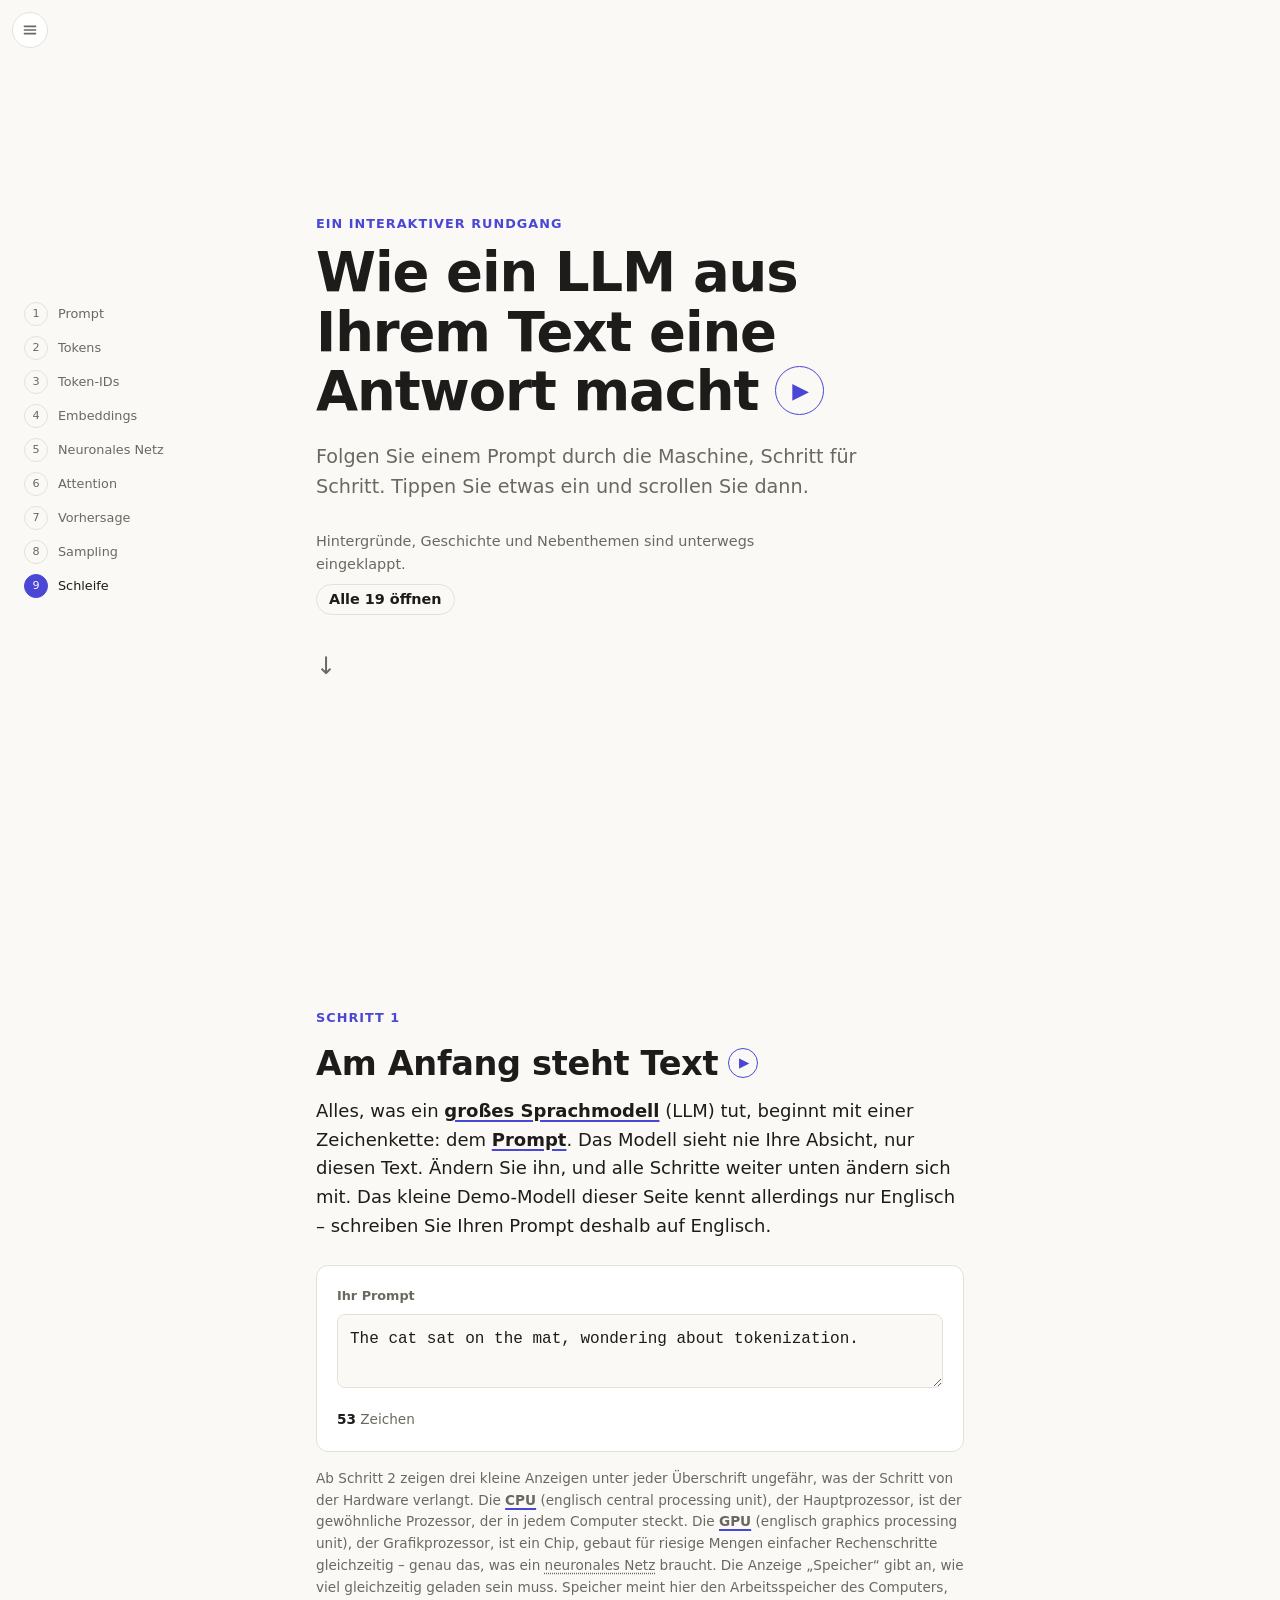
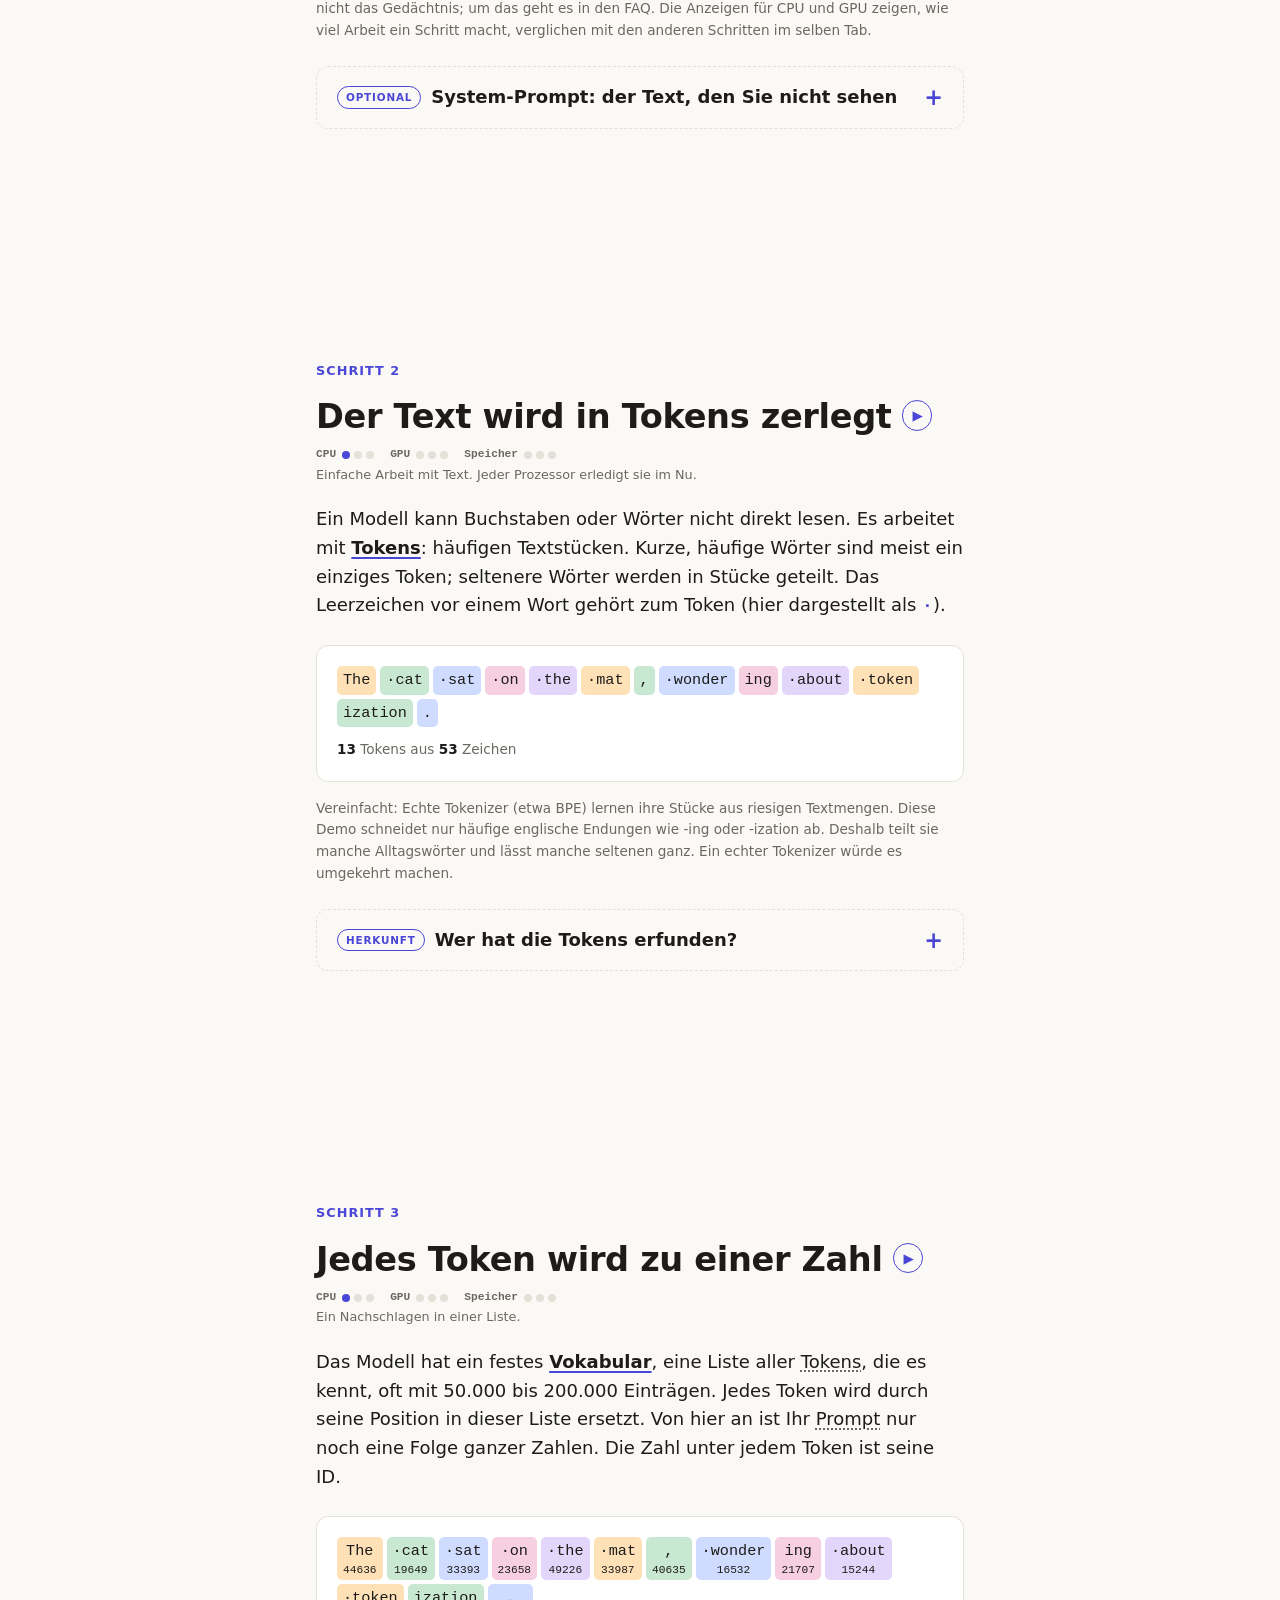
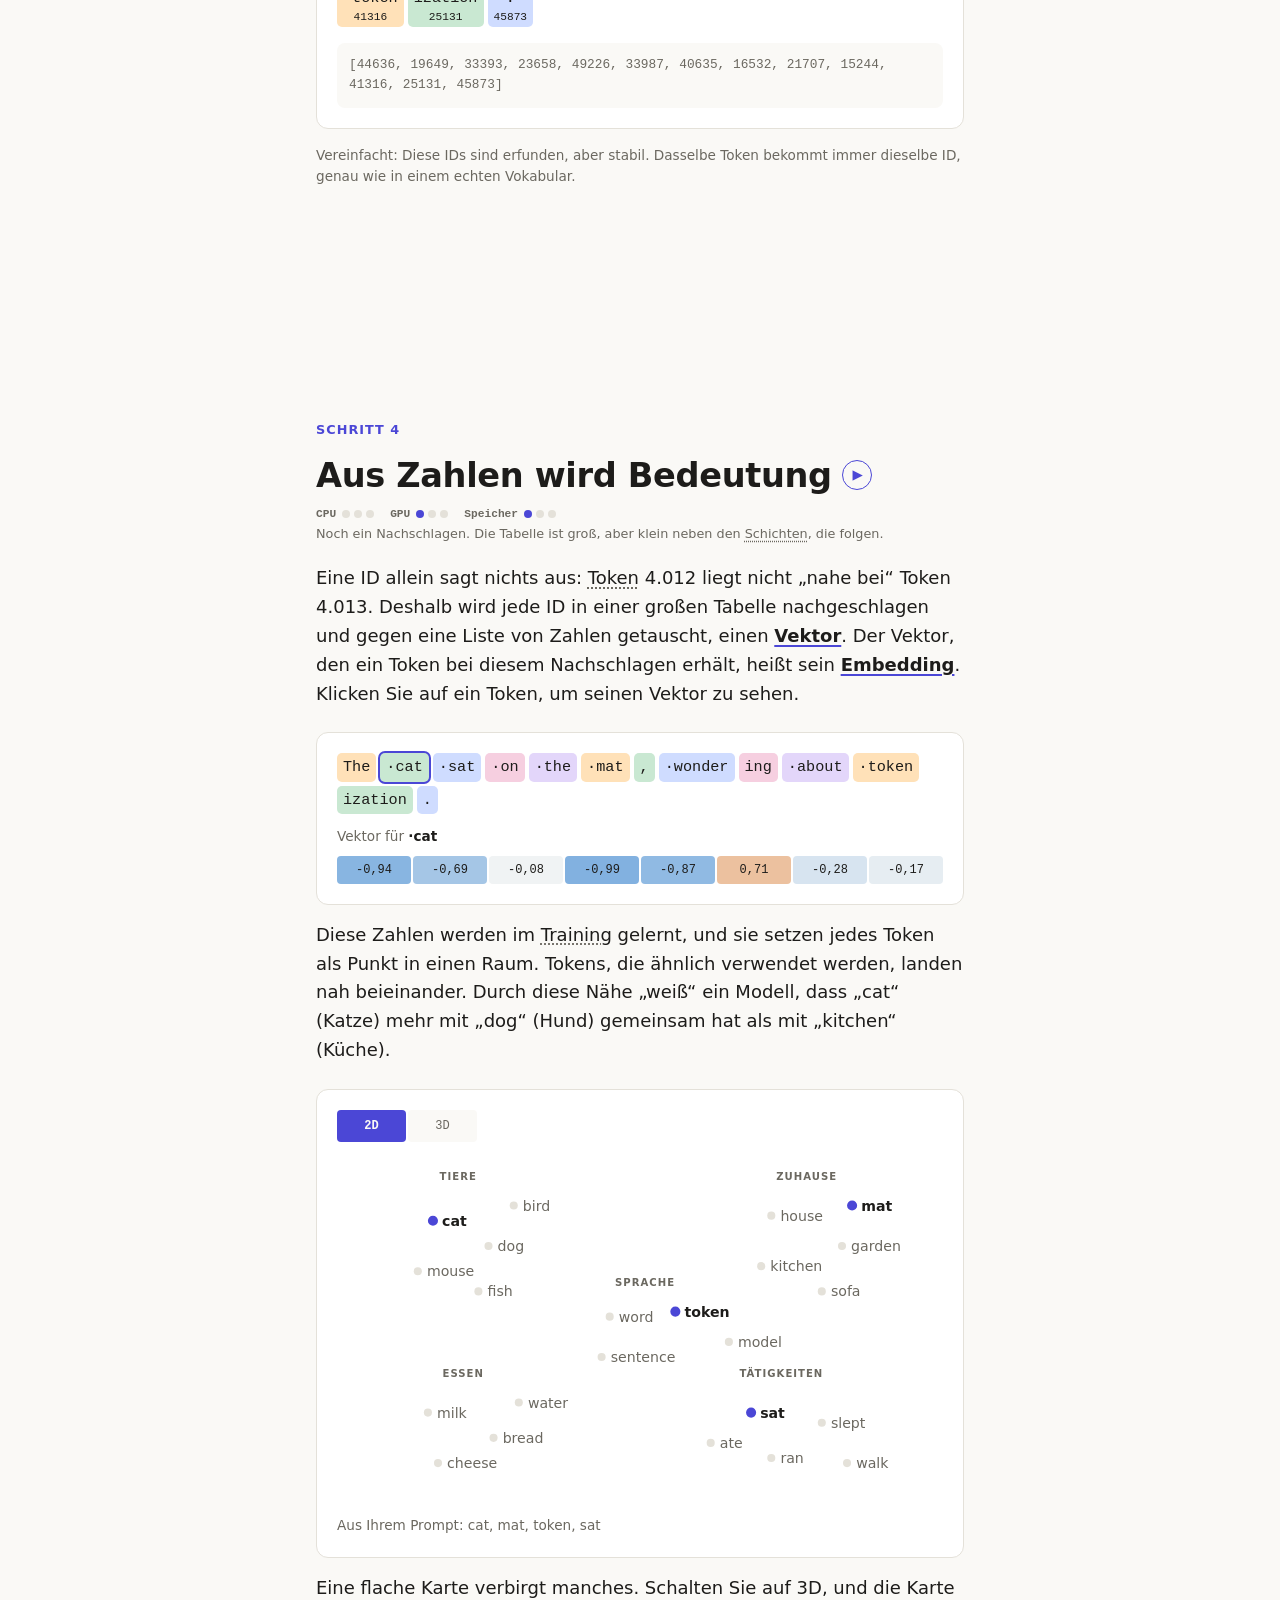
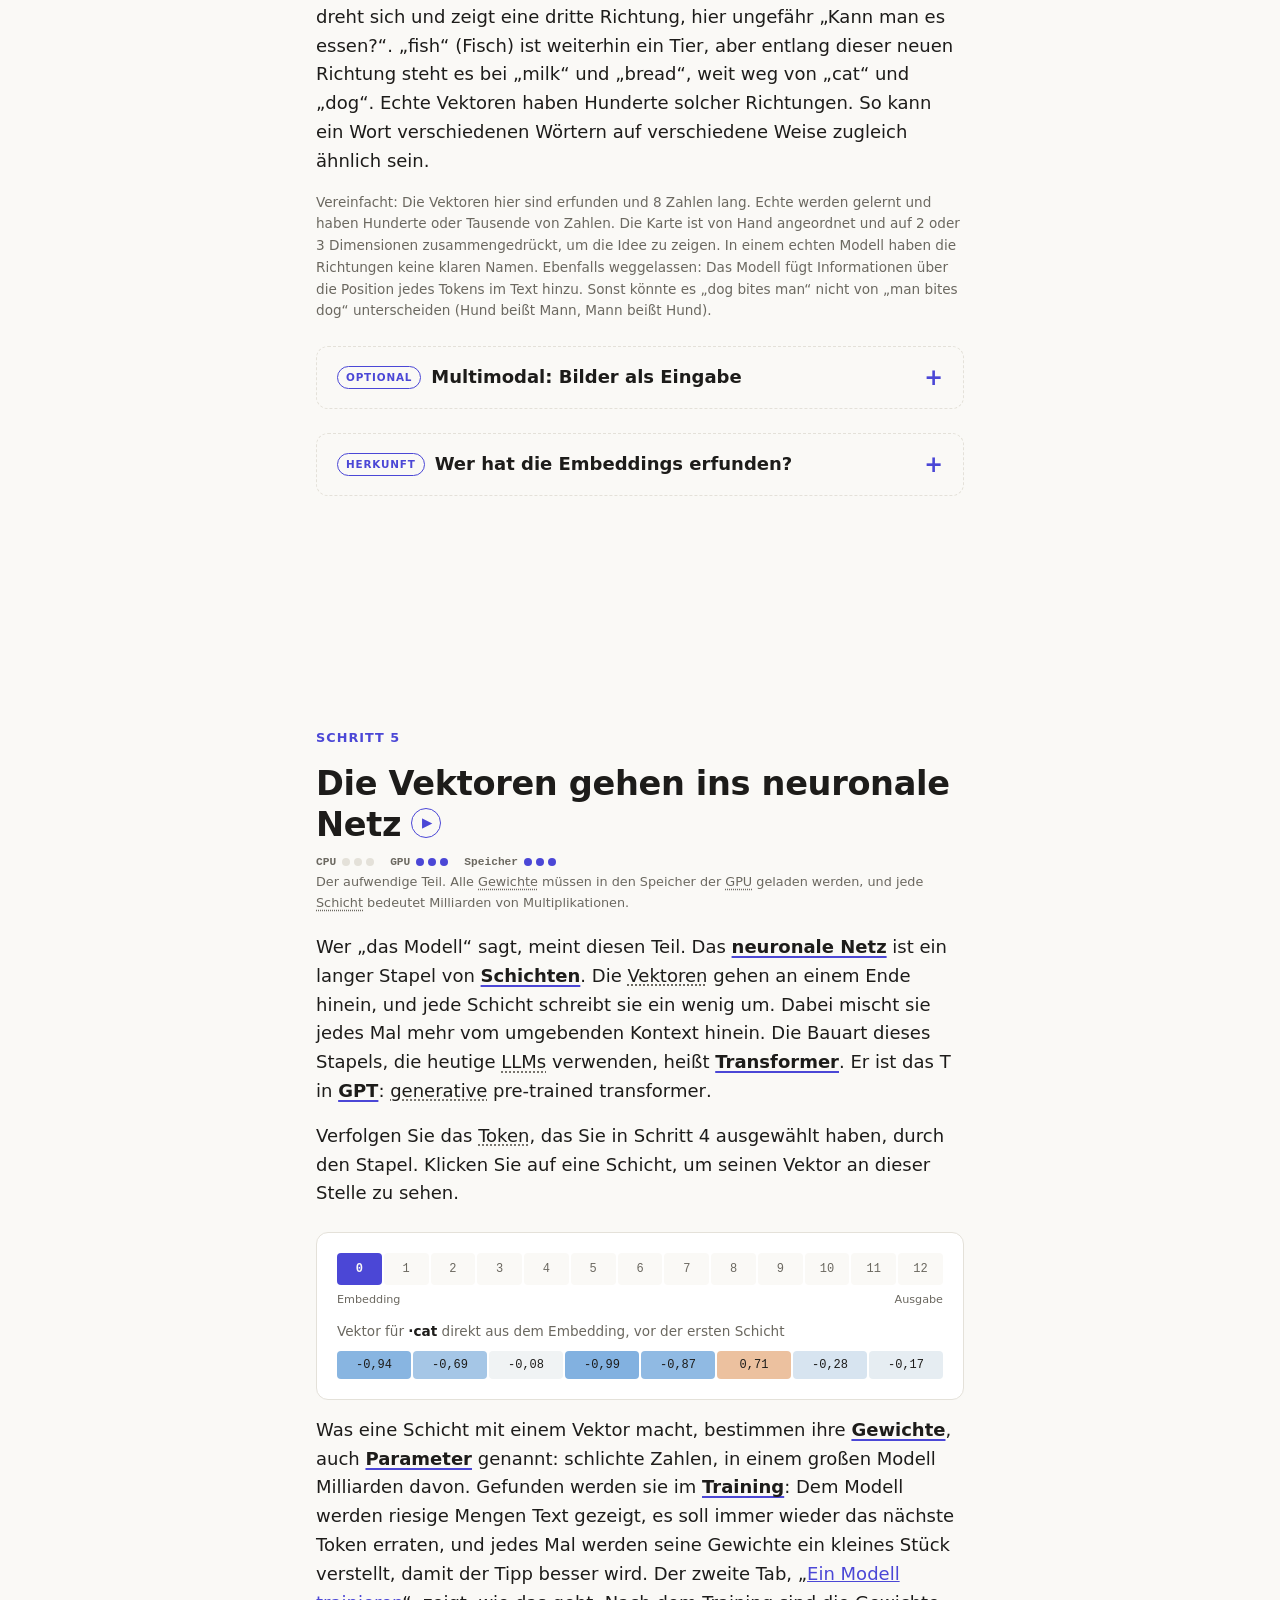
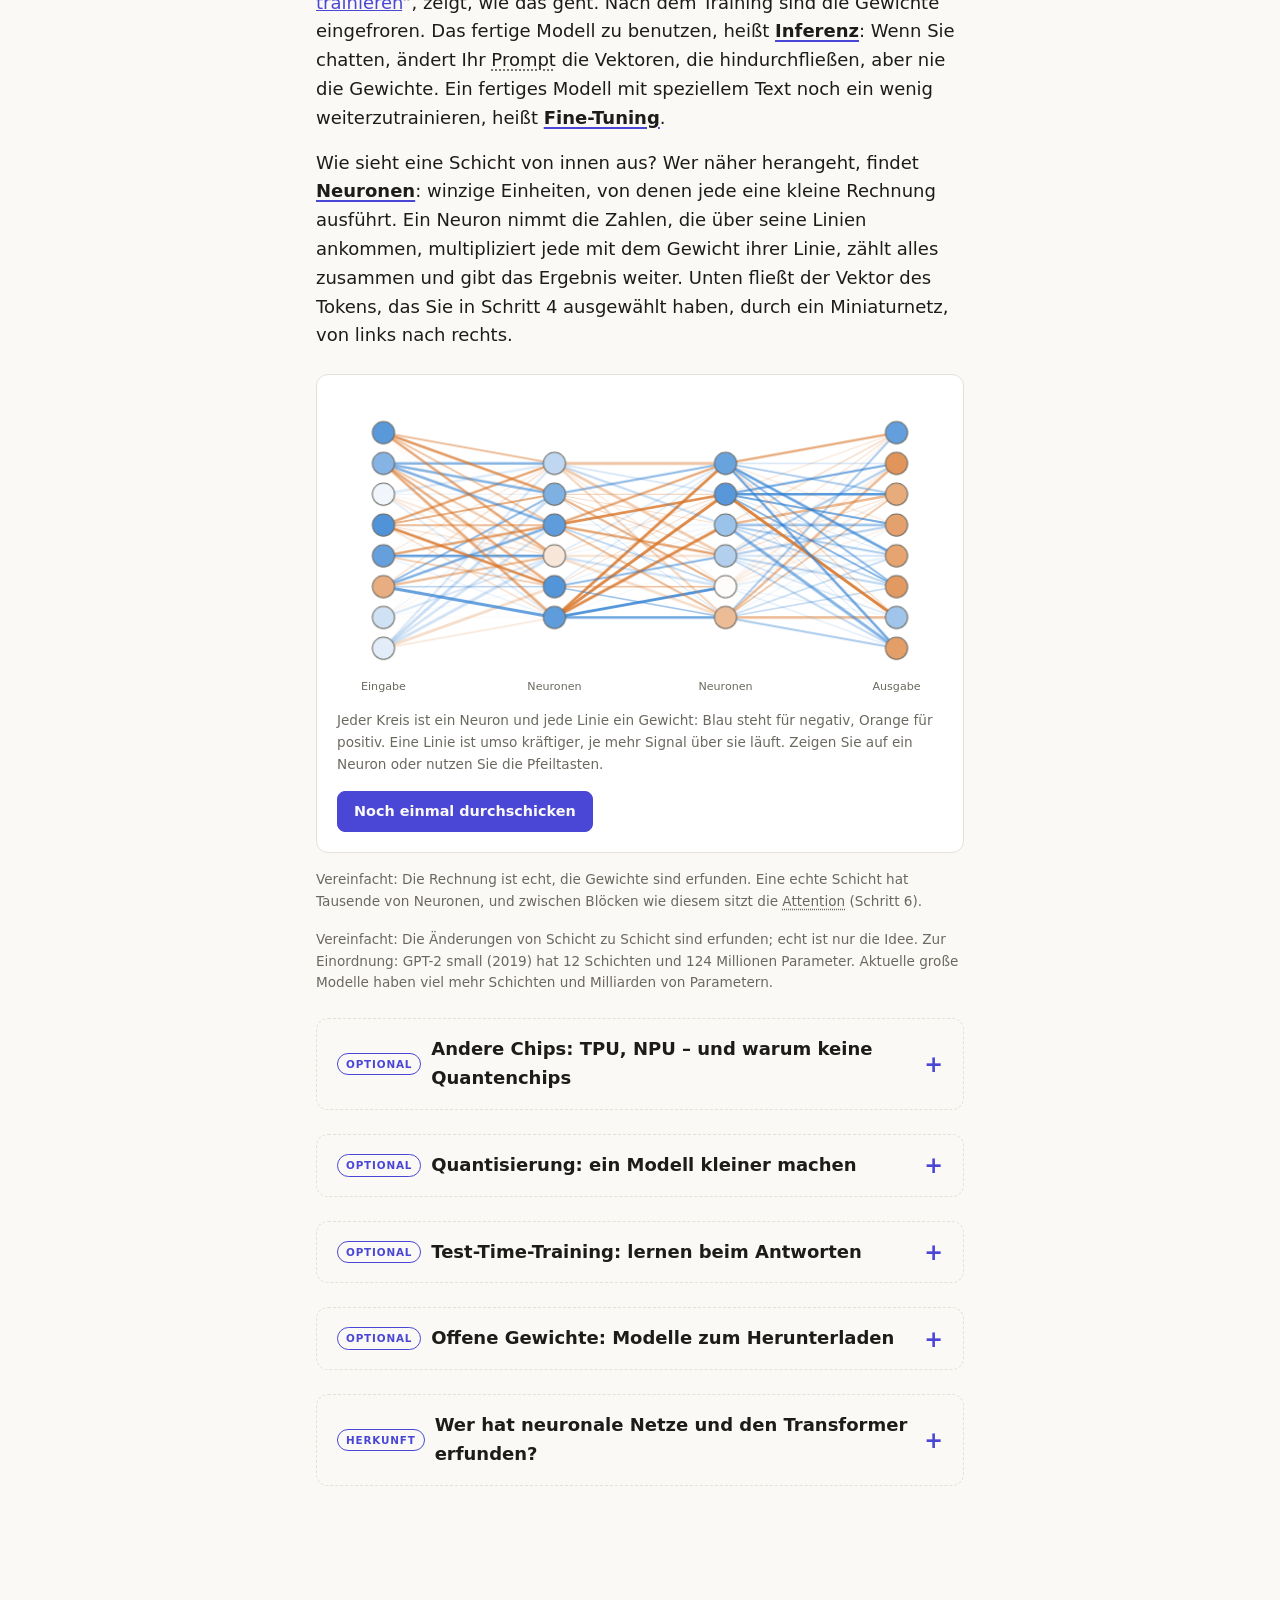
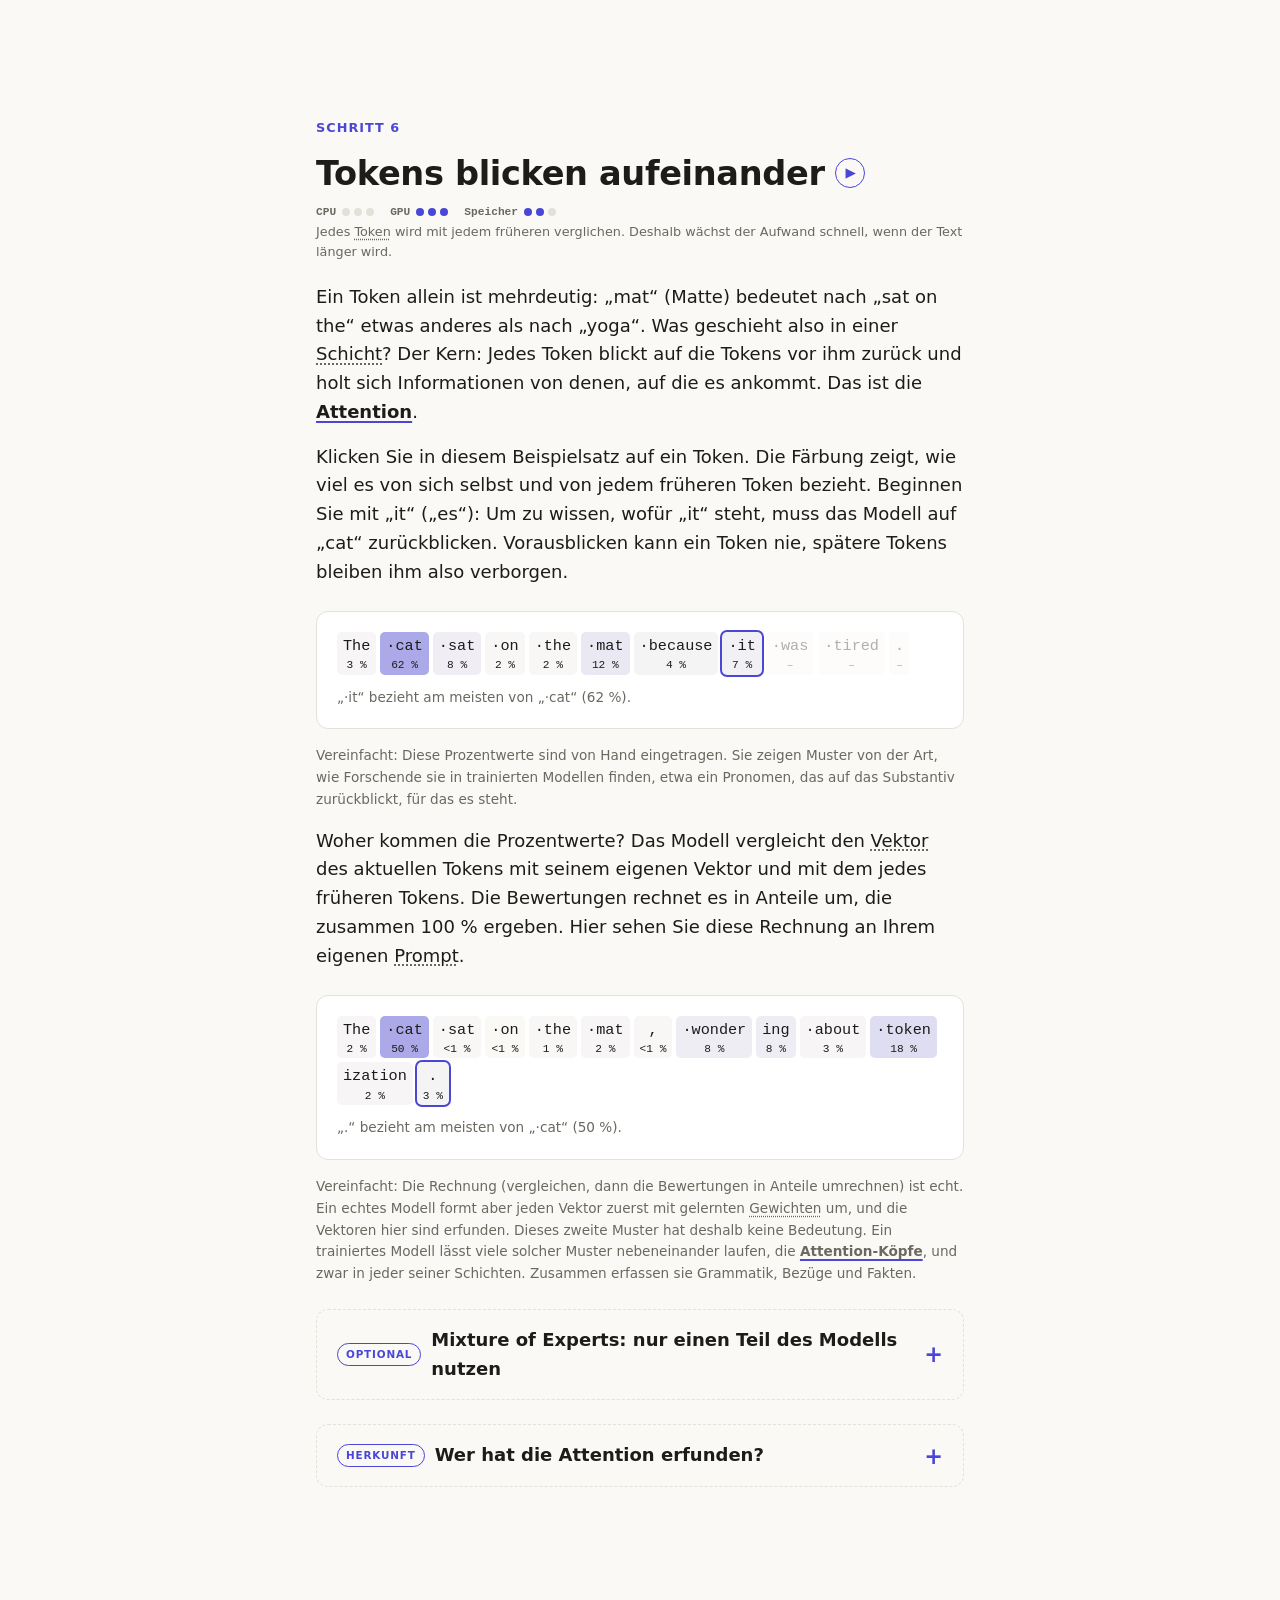
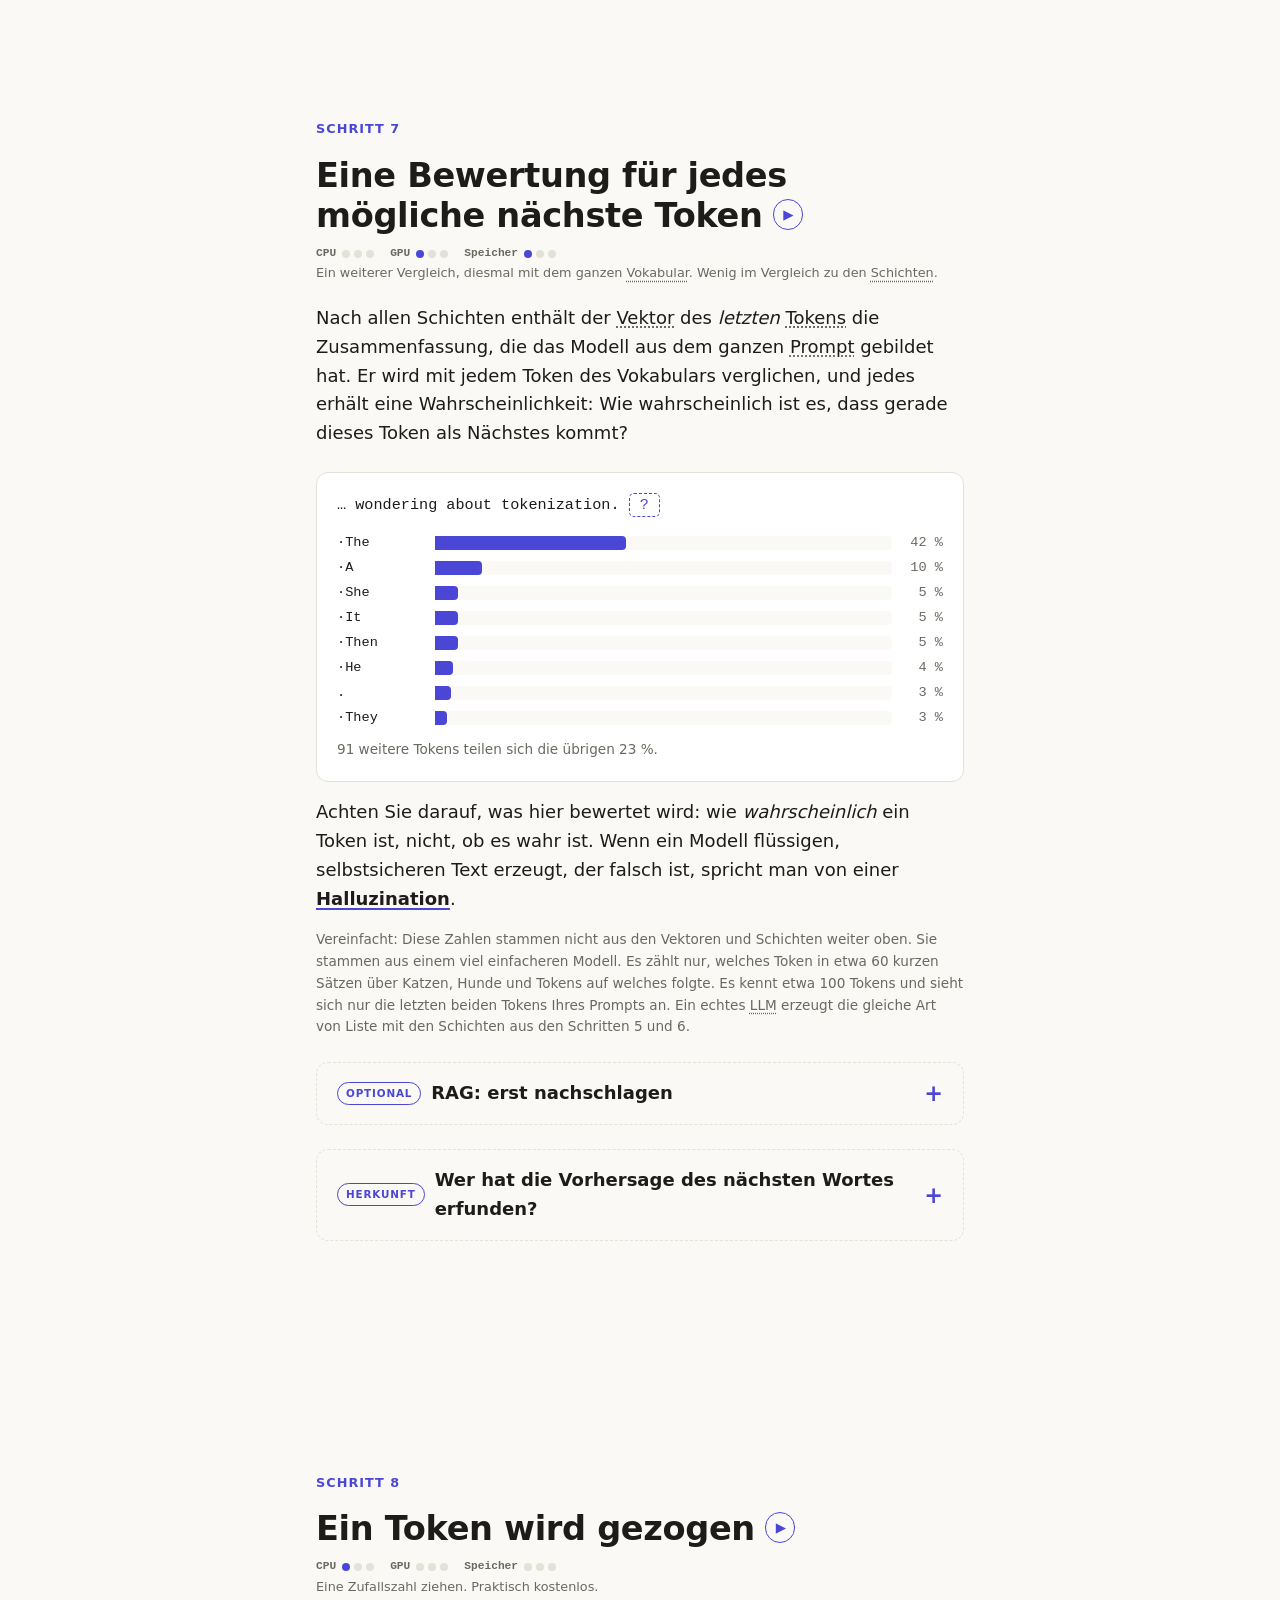
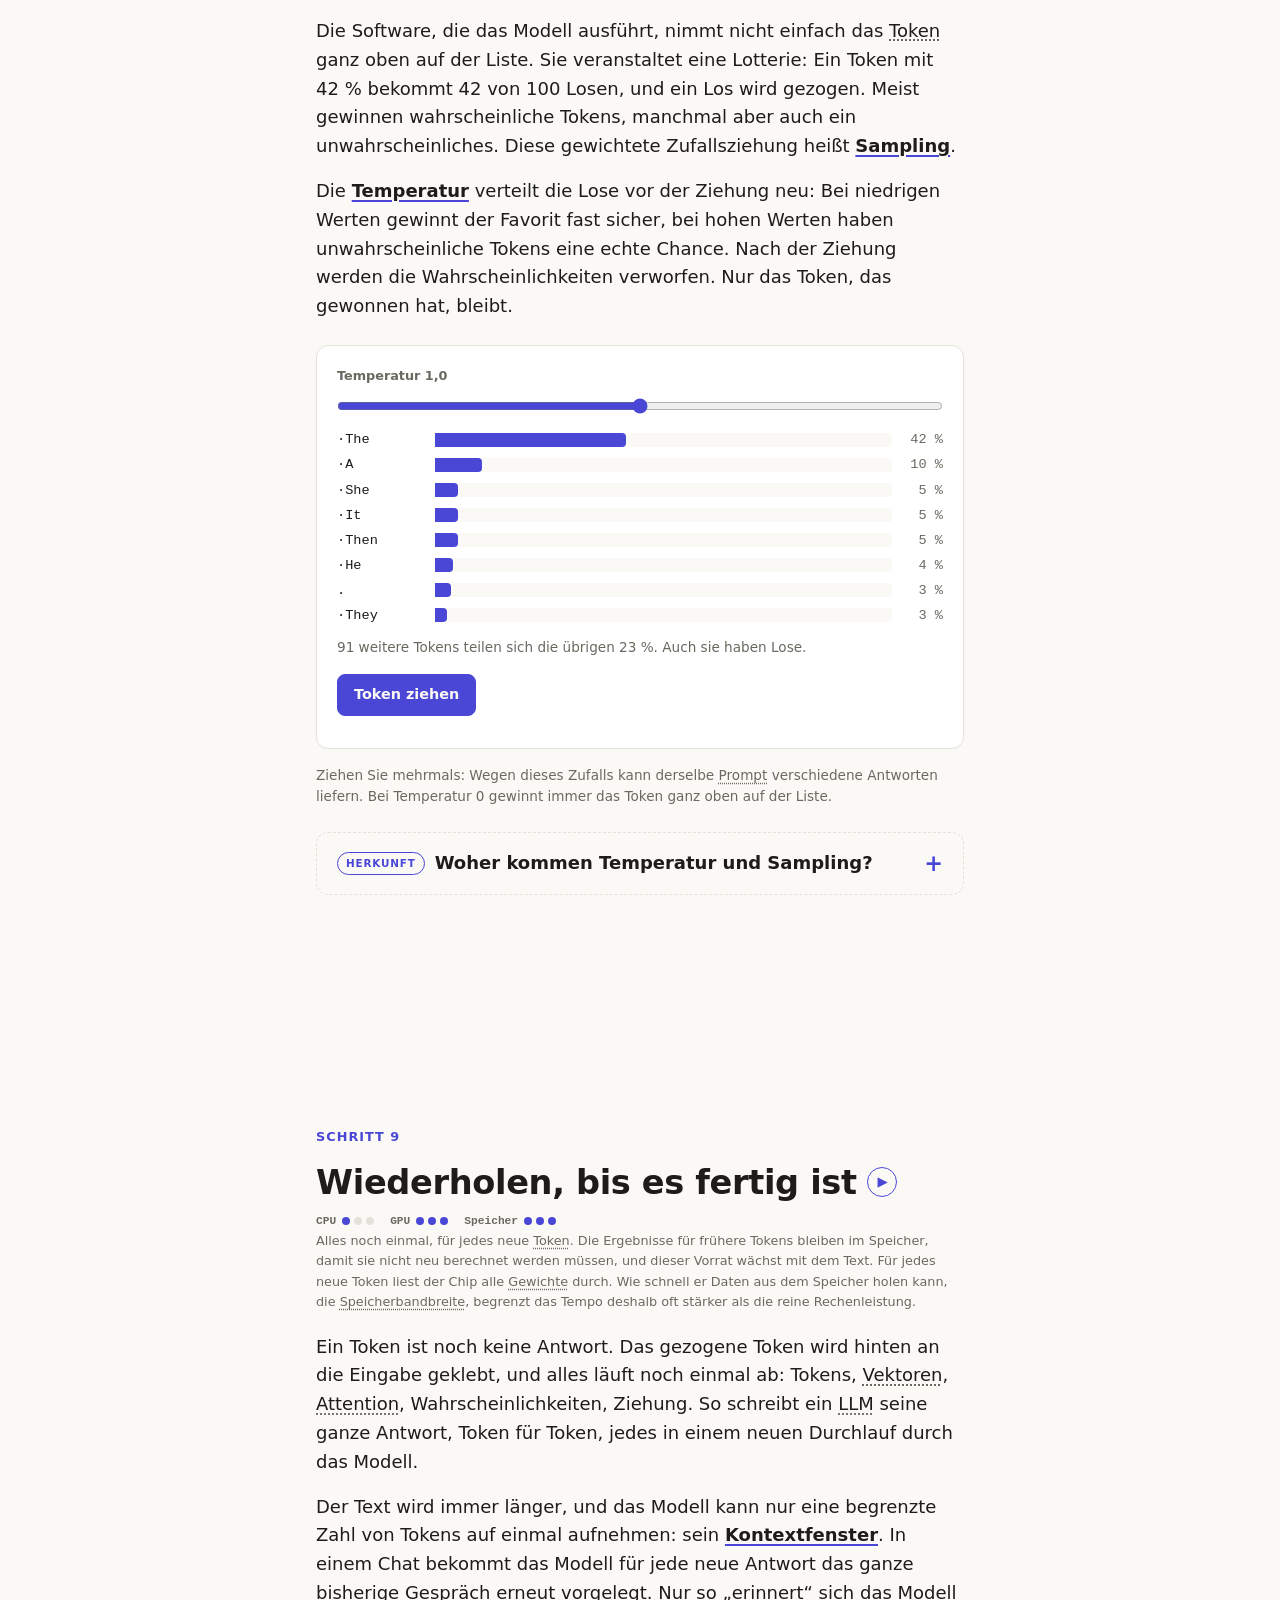
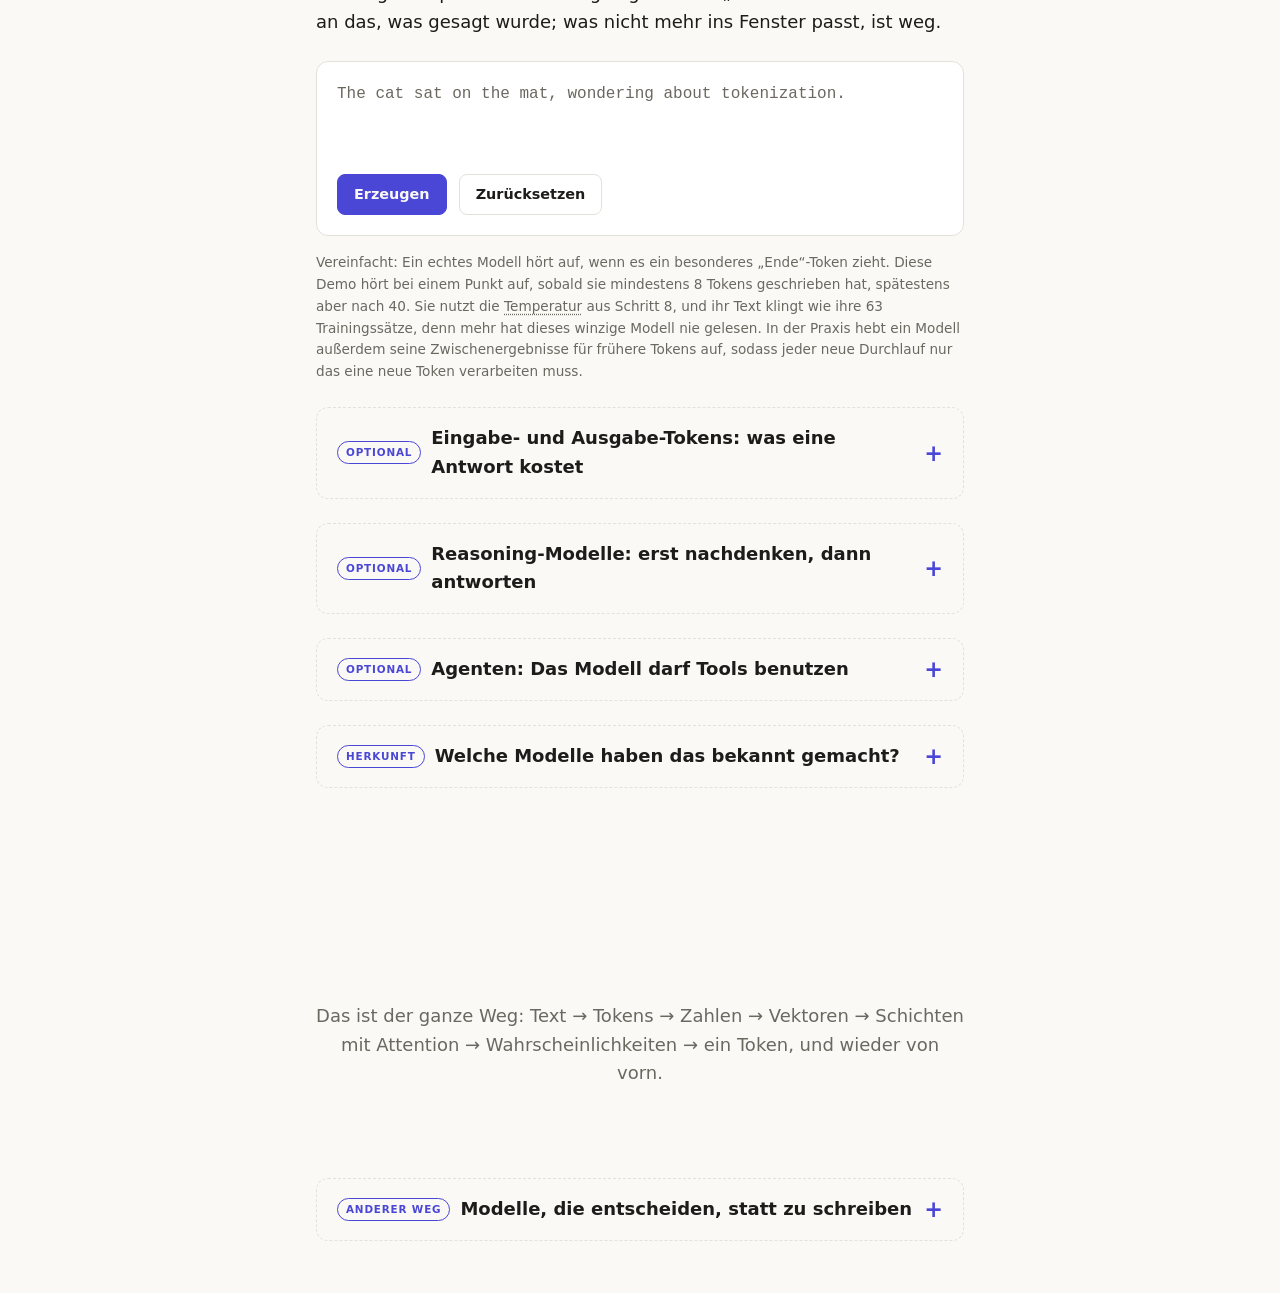
==== commit 039a13bd: "feat(nav): move tabs, search, languages and glossary into a menu A button in the top left corner ope" ====
--- a/de/index.html
+++ b/de/index.html
@@ -24,29 +24,41 @@
   <!-- Steps start out invisible and fade in only when scripts run; without them every tab is shown in full. -->
   <script>document.documentElement.classList.add('js')</script>
   <link rel="stylesheet" href="../style.css">
-  <noscript><style>.view[hidden] { display: block; } .rail, .search-open, .toggle-extras { display: none; }</style></noscript>
+  <noscript><style>.view[hidden] { display: block; } .menu[hidden] { display: block; } .rail, .menu-open, .search-open, .toggle-extras { display: none; }</style></noscript>
 </head>
 <body>
   <a class="skip" href="#content">Zum Inhalt springen</a>
-  <nav class="tabs" aria-label="Teile">
-    <a href="#view-use" class="selected" aria-current="page">Nutzung</a>
-    <a href="#view-train">Training</a>
-    <a href="#view-agents">Agenten</a>
-    <a href="#view-hardware">Hardware</a>
-    <a href="#view-robots">Roboter</a>
-    <a href="#view-models">Modelle</a>
-    <a href="#view-timeline">Zeitleiste</a>
-    <a href="#view-faq">FAQ</a>
-    <a href="#view-quotes">Zitate</a>
-  </nav>
-  <button type="button" class="search-open" id="search-open" aria-label="Diesen Leitfaden durchsuchen" title="Suche ( / )">
-    <svg viewBox="0 0 20 20" aria-hidden="true"><circle cx="8.5" cy="8.5" r="5.5"/><line x1="12.7" y1="12.7" x2="17" y2="17"/></svg>
+  <button type="button" class="menu-open" id="menu-open" aria-expanded="false" aria-controls="menu" aria-label="Menü">
+    <svg viewBox="0 0 20 20" aria-hidden="true"><line x1="3" y1="5.5" x2="17" y2="5.5"/><line x1="3" y1="10" x2="17" y2="10"/><line x1="3" y1="14.5" x2="17" y2="14.5"/></svg>
   </button>
-  <nav class="languages" aria-label="Sprache">
-    <a href="../index.html" lang="en" hreflang="en" title="English">EN</a>
-    <a href="index.html" lang="de" hreflang="de" title="Deutsch" aria-current="true">DE</a>
-    <a href="../fr/index.html" lang="fr" hreflang="fr" title="Français">FR</a>
-  </nav>
+  <div class="menu" id="menu" hidden>
+    <div class="menu-top">
+      <button type="button" class="search-open" id="search-open" aria-label="Diesen Leitfaden durchsuchen" title="Suche ( / )">
+        <svg viewBox="0 0 20 20" aria-hidden="true"><circle cx="8.5" cy="8.5" r="5.5"/><line x1="12.7" y1="12.7" x2="17" y2="17"/></svg>
+        <span>Suche</span>
+      </button>
+      <nav class="languages" aria-label="Sprache">
+        <button type="button" class="language-open" id="language-open" aria-expanded="false" aria-controls="language-list">DE</button>
+        <div class="language-list" id="language-list" hidden>
+          <a href="../index.html" lang="en" hreflang="en">English</a>
+          <a href="index.html" lang="de" hreflang="de" aria-current="true">Deutsch</a>
+          <a href="../fr/index.html" lang="fr" hreflang="fr">Français</a>
+        </div>
+      </nav>
+    </div>
+    <nav class="tabs" aria-label="Teile">
+      <a href="#view-use" class="selected" aria-current="page">Nutzung</a>
+      <a href="#view-train">Training</a>
+      <a href="#view-agents">Agenten</a>
+      <a href="#view-hardware">Hardware</a>
+      <a href="#view-robots">Roboter</a>
+      <a href="#view-models">Modelle</a>
+      <a href="#view-timeline">Zeitleiste</a>
+      <a href="#view-faq">FAQ</a>
+      <a href="#view-quotes">Zitate</a>
+      <a href="#view-glossary" class="aside">Glossar</a>
+    </nav>
+  </div>
   <nav class="rail" aria-label="Schritte"></nav>
 
   <main id="content" tabindex="-1">
@@ -3698,6 +3710,7 @@
     </p>
     </div>
 
+    <div class="view" id="view-glossary" data-narration="off" hidden>
     <section class="glossary" id="glossary">
       <h2>Begriffe, die Ihnen begegnen</h2>
       <dl>
@@ -3789,6 +3802,7 @@
         <div><dt data-also="Knowledge Cutoff">Wissensstichtag</dt> <dd>Das Datum, nach dem ein Modell nichts mehr weiß, weil seine Trainingsdaten dort enden. Englisch: Knowledge Cutoff. <a href="#data">Training, Schritt 1</a></dd></div>
       </dl>
     </section>
+    </div>
   </main>
 
   <dialog class="search" id="search" aria-label="Diesen Leitfaden durchsuchen">
--- a/style.css
+++ b/style.css
@@ -158,286 +158,204 @@
   white-space: nowrap;
 }
 
-/* Tabs */
-.tabs {
+/* Menu: one button in the top left corner opens a panel with the tabs, the
+   search and the languages. */
+.menu-open,
+.search-open {
+  display: flex;
+  align-items: center;
+  background: var(--surface);
+  color: var(--muted);
+  border: 1px solid var(--border);
+  cursor: pointer;
+}
+
+.menu-open {
   position: fixed;
   top: 12px;
-  left: 50%;
-  transform: translateX(-50%);
-  z-index: 5;
-  display: flex;
-  gap: 2px;
-  padding: 3px;
-  background: var(--surface);
-  border: 1px solid var(--border);
-  border-radius: 99px;
-  white-space: nowrap;
-}
-
-/* With many tabs on a narrow screen the pill scrolls sideways. */
-.tabs {
-  max-width: calc(100vw - 16px);
-  overflow-x: auto;
-  scrollbar-width: none;
-}
-
-.tabs::-webkit-scrollbar { display: none; }
-
-/* Where tabs are scrolled out of sight, the pill fades out on that side. */
-.tabs.more-left,
-.tabs.more-right {
-  --fade-left: 0px;
-  --fade-right: 0px;
-  -webkit-mask-image: linear-gradient(to right, transparent, #000 var(--fade-left), #000 calc(100% - var(--fade-right)), transparent);
-  mask-image: linear-gradient(to right, transparent, #000 var(--fade-left), #000 calc(100% - var(--fade-right)), transparent);
-}
-
-.tabs.more-left { --fade-left: 28px; }
-.tabs.more-right { --fade-right: 28px; }
-
-.tabs a {
-  padding: 6px 14px;
-  border-radius: 99px;
-  color: var(--muted);
-  font-size: 0.8rem;
-  font-weight: 600;
-  text-decoration: none;
-}
-
-.tabs a.selected {
-  background: var(--accent);
-  color: var(--bg);
-}
-
-.tabs a:focus-visible {
-  outline: 2px solid var(--accent);
-  outline-offset: 2px;
-}
-
-.step a { color: var(--accent); }
-
-@media (max-width: 520px) {
-  .tabs a { padding: 6px 8px; font-size: 0.72rem; }
-}
-
-/* Search: a round button in the corner opens a box over the page. */
-.search-open {
-  position: fixed;
-  top: 12px;
-  right: 12px;
-  z-index: 5;
-  display: grid;
-  place-items: center;
+  left: 12px;
+  z-index: 6;
+  justify-content: center;
   width: 36px;
   height: 36px;
   padding: 0;
-  background: var(--surface);
-  color: var(--muted);
-  border: 1px solid var(--border);
   border-radius: 50%;
-  cursor: pointer;
-}
-
+}
+
+.menu-open:focus-visible,
+.menu-open[aria-expanded="true"],
 .search-open:focus-visible { color: var(--accent); border-color: var(--accent); }
 
 /* Hover styles only where there is a pointer; on a touch screen they would stick after a tap. */
 @media (hover: hover) {
+  .menu-open:hover,
   .search-open:hover { color: var(--accent); border-color: var(--accent); }
 }
 
+.menu-open svg,
 .search-open svg {
   width: 16px;
   height: 16px;
+  flex: none;
   fill: none;
   stroke: currentColor;
   stroke-width: 2;
   stroke-linecap: round;
 }
 
-/* Language switch: three short links in a small pill of the same make as the
-   tabs. On a wide screen it sits beside the search button. Where the tabs need
-   that room it lies below them at the top of the page and scrolls away with it. */
-.languages {
-  position: absolute;
-  top: 58px;
-  right: 12px;
-  z-index: 4;
+.menu {
+  position: fixed;
+  top: 56px;
+  left: 12px;
+  z-index: 6;
   display: flex;
-  gap: 2px;
-  padding: 3px;
+  flex-direction: column;
+  gap: 10px;
+  width: 240px;
+  max-width: calc(100vw - 24px);
+  max-height: calc(100dvh - 68px);
+  overflow-y: auto;
+  overscroll-behavior: contain;
+  padding: 10px;
   background: var(--surface);
   border: 1px solid var(--border);
+  border-radius: 16px;
+  box-shadow: 0 8px 24px rgb(0 0 0 / 0.12);
+}
+
+.menu[hidden] { display: none; }
+
+/* The first row: the search, and beside it the language. */
+.menu-top {
+  display: flex;
+  gap: 6px;
+}
+
+.tabs {
+  display: flex;
+  flex-direction: column;
+  gap: 2px;
+}
+
+.tabs a {
+  padding: 7px 12px;
   border-radius: 99px;
-}
-
-.languages a {
-  padding: 4px 8px;
+  color: var(--muted);
+  font-size: 0.85rem;
+  font-weight: 600;
+  text-decoration: none;
+}
+
+.tabs a.selected {
+  background: var(--accent);
+  color: var(--bg);
+}
+
+.tabs a:focus-visible {
+  outline: 2px solid var(--accent);
+  outline-offset: 2px;
+}
+
+@media (hover: hover) {
+  .tabs a:not(.selected):hover { color: var(--accent); }
+}
+
+/* The glossary is not one of the parts: a line sets it off. */
+.tabs .aside { margin-top: 8px; }
+
+.tabs .aside::before {
+  content: "";
+  display: block;
+  margin: -11px 0 10px;
+  border-top: 1px solid var(--border);
+}
+
+.step a { color: var(--accent); }
+
+/* Search: it looks like a field and opens a box over the page. */
+.search-open {
+  flex: 1;
+  gap: 8px;
+  min-width: 0;
+  padding: 7px 12px;
   border-radius: 99px;
-  color: var(--muted);
+  font: inherit;
+  font-size: 0.85rem;
+  font-weight: 600;
+}
+
+/* Language: a button shows the current one and opens a list of the others. */
+.languages { position: relative; }
+
+.language-open {
+  height: 100%;
+  padding: 0 12px;
+  background: var(--surface);
+  color: var(--muted);
+  border: 1px solid var(--border);
+  border-radius: 99px;
+  font: inherit;
   font-size: 0.72rem;
   font-weight: 600;
-  line-height: 1.5;
+  cursor: pointer;
+}
+
+.language-open::after {
+  content: "";
+  display: inline-block;
+  margin: 0 0 2px 6px;
+  border: solid currentColor;
+  border-width: 0 1.5px 1.5px 0;
+  padding: 2px;
+  transform: rotate(45deg);
+}
+
+.language-open:focus-visible,
+.language-open[aria-expanded="true"] { color: var(--accent); border-color: var(--accent); }
+
+.language-list {
+  position: absolute;
+  top: calc(100% + 6px);
+  right: 0;
+  z-index: 1;
+  display: flex;
+  flex-direction: column;
+  gap: 2px;
+  padding: 4px;
+  background: var(--surface);
+  border: 1px solid var(--border);
+  border-radius: 12px;
+  box-shadow: 0 8px 24px rgb(0 0 0 / 0.12);
+}
+
+.language-list[hidden],
+.language-list a[aria-current="true"] { display: none; }
+
+.language-list a {
+  padding: 5px 12px;
+  border-radius: 99px;
+  color: var(--muted);
+  font-size: 0.8rem;
+  font-weight: 600;
   text-decoration: none;
 }
 
-.languages a[aria-current="true"] {
-  background: var(--accent);
-  color: var(--bg);
-}
-
-.languages a:focus-visible {
+.language-list a:focus-visible {
   outline: 2px solid var(--accent);
   outline-offset: 2px;
 }
 
 @media (hover: hover) {
-  .languages a:not([aria-current="true"]):hover { color: var(--accent); }
-}
-
-@media (min-width: 1200px) {
-  .languages {
-    position: fixed;
-    top: 15px;
-    right: 56px;
-    z-index: 5;
-  }
-}
-
-.search {
-  width: min(600px, calc(100vw - 24px));
-  max-height: min(70vh, 640px);
-  /* Where supported: the height that is left when a phone's keyboard is open. */
-  max-height: min(70dvh, 640px);
-  margin-top: 64px;
-  padding: 14px;
-  background: var(--surface);
-  color: var(--text);
-  border: 1px solid var(--border);
-  border-radius: 14px;
-}
-
-.search[open] { display: flex; flex-direction: column; }
-
-.search::backdrop { background: rgb(0 0 0 / 0.35); }
-
-.search form { display: flex; gap: 8px; }
-
-.search input {
-  flex: 1;
-  min-width: 0;
-  padding: 9px 12px;
-  background: var(--bg);
-  color: inherit;
-  border: 1px solid var(--border);
-  border-radius: 8px;
-  /* 16px keeps a phone from zooming in when the field is tapped. */
-  font: inherit;
-  font-size: 1rem;
-}
-
-.search input:focus-visible { outline: 2px solid var(--accent); outline-offset: 1px; }
-
-.search input::placeholder { color: var(--muted); opacity: 1; }
-
-.search-close {
-  padding: 0 12px;
-  background: none;
-  color: var(--muted);
-  border: 1px solid var(--border);
-  border-radius: 8px;
-  font: inherit;
-  font-size: 0.8rem;
-  cursor: pointer;
-}
-
-.search-status {
-  margin: 10px 2px 6px;
-  color: var(--muted);
-  font-size: 0.8rem;
-}
-
-.search-results {
-  margin: 0;
-  padding: 0;
-  list-style: none;
-  overflow-y: auto;
-  /* The end of the list does not scroll the page behind the box. */
-  overscroll-behavior: contain;
-}
-
-.search-results button {
-  display: block;
-  width: 100%;
-  padding: 9px 10px;
-  background: none;
-  color: inherit;
-  border: 0;
-  border-radius: 8px;
-  font: inherit;
-  font-size: 0.9rem;
-  line-height: 1.4;
-  text-align: left;
-  cursor: pointer;
-}
-
-.search-results button:focus-visible {
-  background: var(--bg);
-  outline: 2px solid var(--accent);
-  outline-offset: -2px;
-}
-
-@media (hover: hover) {
-  .search-results button:hover { background: var(--bg); }
-}
-
-.search-place {
-  display: block;
-  color: var(--accent);
-  font-size: 0.68rem;
-  font-weight: 600;
-  letter-spacing: 0.06em;
-  text-transform: uppercase;
-}
-
-.search-text {
-  display: block;
-  color: var(--muted);
-  font-size: 0.82rem;
-}
-
-.search mark {
-  background: color-mix(in srgb, var(--accent) 22%, transparent);
-  color: inherit;
-  border-radius: 2px;
-}
-
-/* Grey text on the marked background is too faint. */
-.search-text mark { color: var(--text); }
-
-/* The place a search result led to lights up briefly. */
-.search-hit {
-  border-radius: 6px;
-  outline: 2px solid var(--accent);
-  outline-offset: 8px;
+  .language-open:hover { color: var(--accent); border-color: var(--accent); }
+  .language-list a:hover { color: var(--accent); }
 }
 
 /* It also takes the focus, so reading and tabbing go on from there; the outline above shows it. */
 [tabindex="-1"]:focus:not(.search-hit) { outline: none; }
 
 @media (max-width: 520px) {
-  /* The tabs make room for the search button beside them. */
-  .tabs {
-    left: 8px;
-    transform: none;
-    max-width: calc(100vw - 60px);
-  }
-  .search-open { right: 8px; }
-  .languages { right: 8px; }
-}
-
-@media (min-width: 521px) and (max-width: 800px) {
-  /* Room on both sides, so the centred pill stays clear of the search button. */
-  .tabs { max-width: calc(100vw - 112px); }
+  .menu-open { left: 8px; }
+  .menu { left: 8px; max-width: calc(100vw - 16px); }
 }
 
 /* Hero */
@@ -1791,17 +1709,8 @@
   position: relative;
   left: 50%;
   width: min(940px, calc(100vw - 32px));
-  padding: 4vh 0 16vh;
+  padding: 96px 0 16vh;
   transform: translateX(-50%);
-}
-
-/* Where the step rail is shown, the glossary stays clear of its dots and labels. */
-@media (min-width: 821px) {
-  .glossary { width: min(940px, calc(100vw - 112px)); }
-}
-
-@media (min-width: 1101px) {
-  .glossary { width: min(940px, calc(100vw - 250px)); }
 }
 
 .glossary dl {
@@ -1888,9 +1797,6 @@
   border-color: var(--accent);
   color: var(--bg);
 }
-
-/* The glossary is not a step: its dot stands a little apart from the numbers. */
-.rail .to-glossary { margin-top: 8px; }
 
 /* In a medium-wide window there is room beside the text for the dots but not
    for their labels; below that there is no room at all. */
@@ -1925,7 +1831,7 @@
   .step.era::after, .event.passed::after, .event.now::after,
   .era.reached > h2::before { background: CanvasText; }
   .bar-track, .meter i { border: 1px solid CanvasText; }
-  .tabs a.selected, .languages a[aria-current="true"], .segments button.selected, .experts .active,
+  .tabs a.selected, .segments button.selected, .experts .active,
   .rail a.current .dot, .listen.playing {
     forced-color-adjust: none;
     background: Highlight;
@@ -1936,7 +1842,7 @@
 
 /* On paper: everything visible, nothing fixed, no empty pages. */
 @media print {
-  .tabs, .rail, .search-open, .languages, .skip, .scroll-hint, .listen, .toggle-extras, .time-bar, .tooltip { display: none !important; }
+  .menu-open, .menu, .rail, .skip, .scroll-hint, .listen, .toggle-extras, .time-bar, .tooltip { display: none !important; }
   .hero { min-height: 0; padding: 24px 0; }
   .step { min-height: 0; padding: 16px 0; }
   .step, .event { opacity: 1 !important; transform: none !important; transition: none !important; }
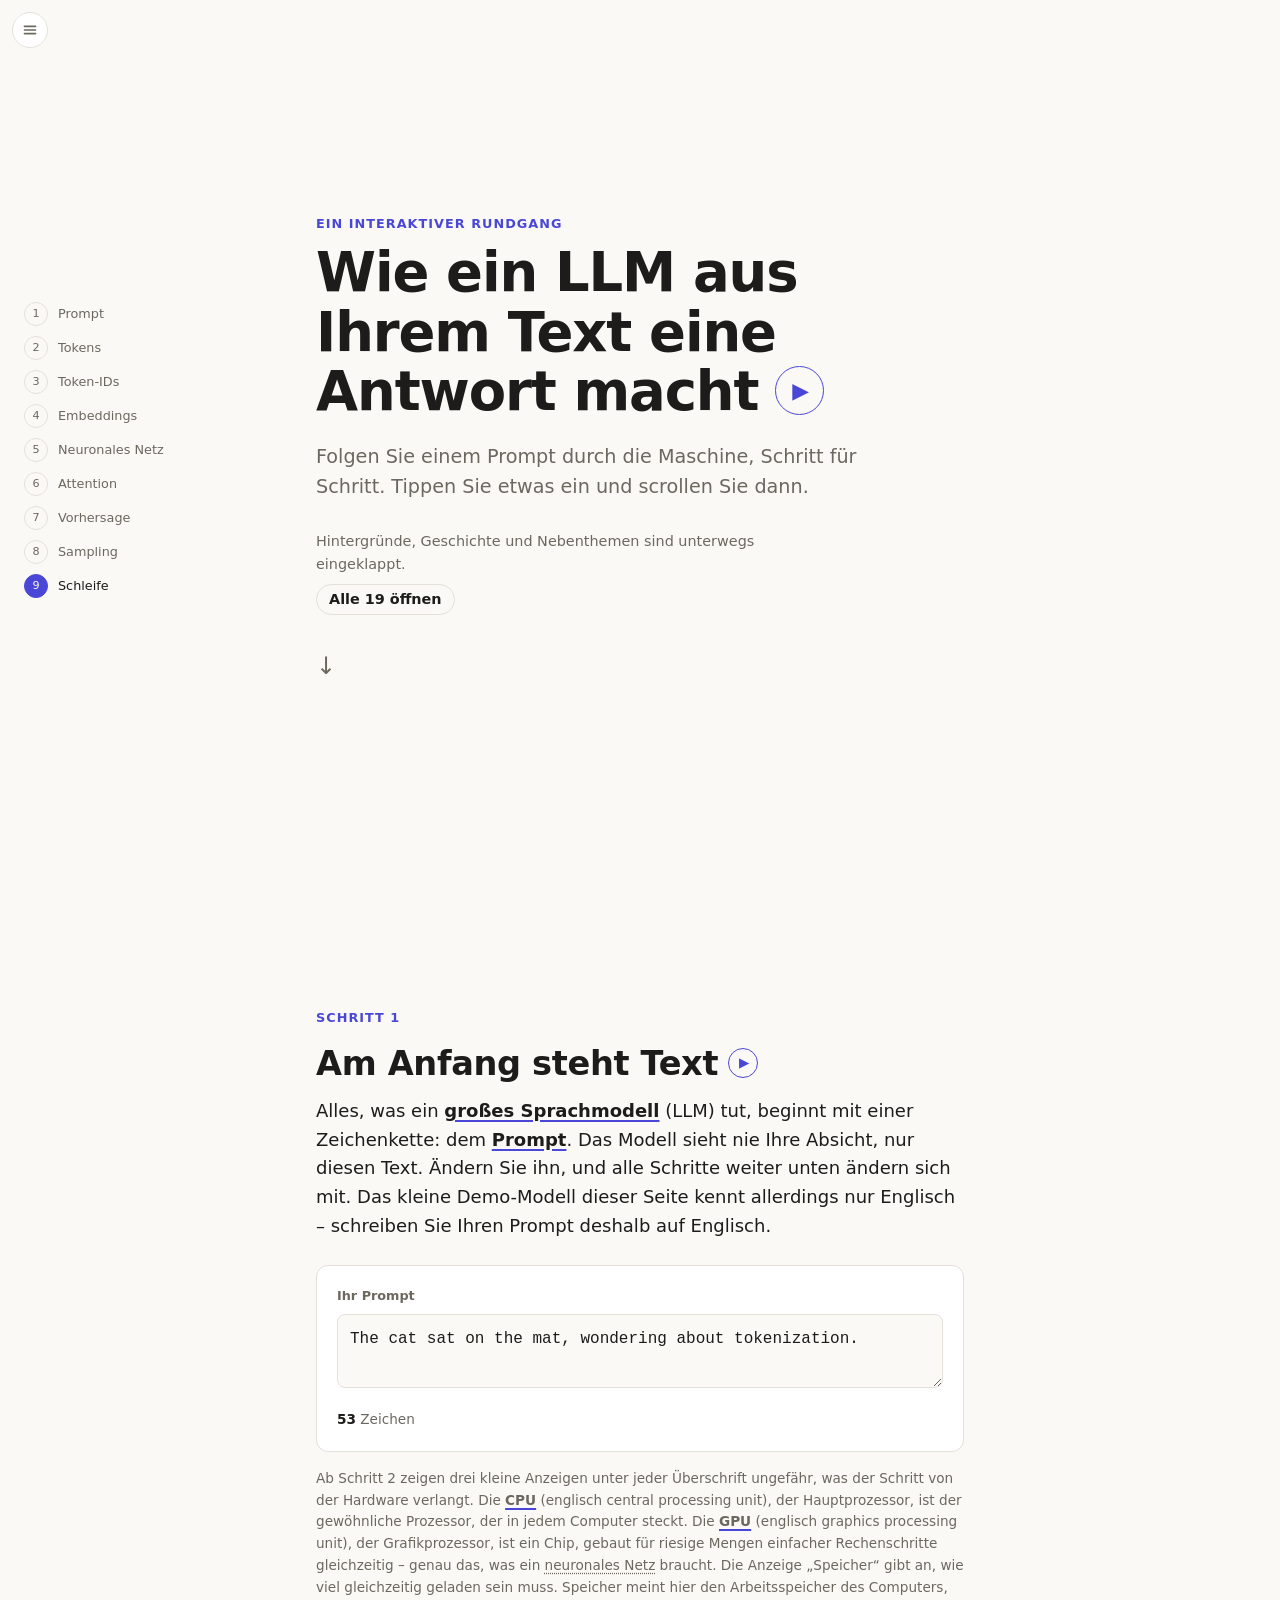
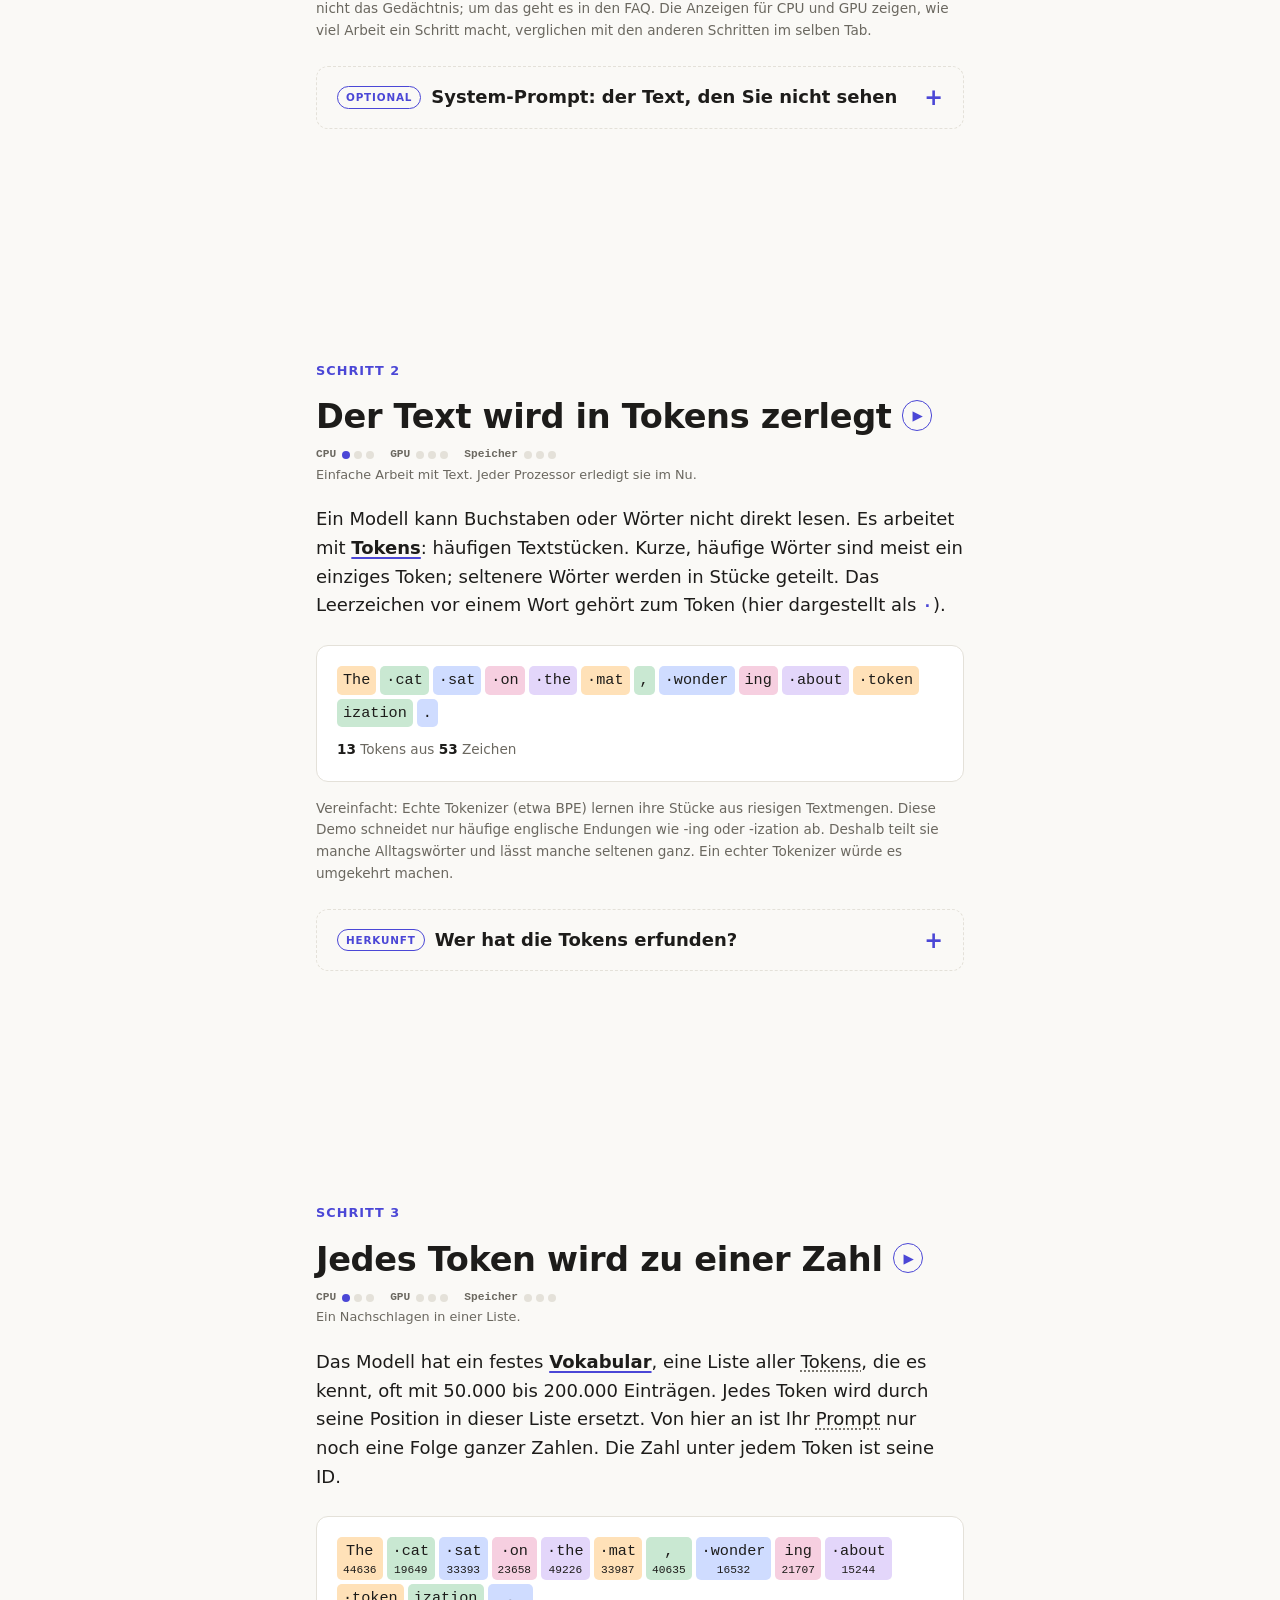
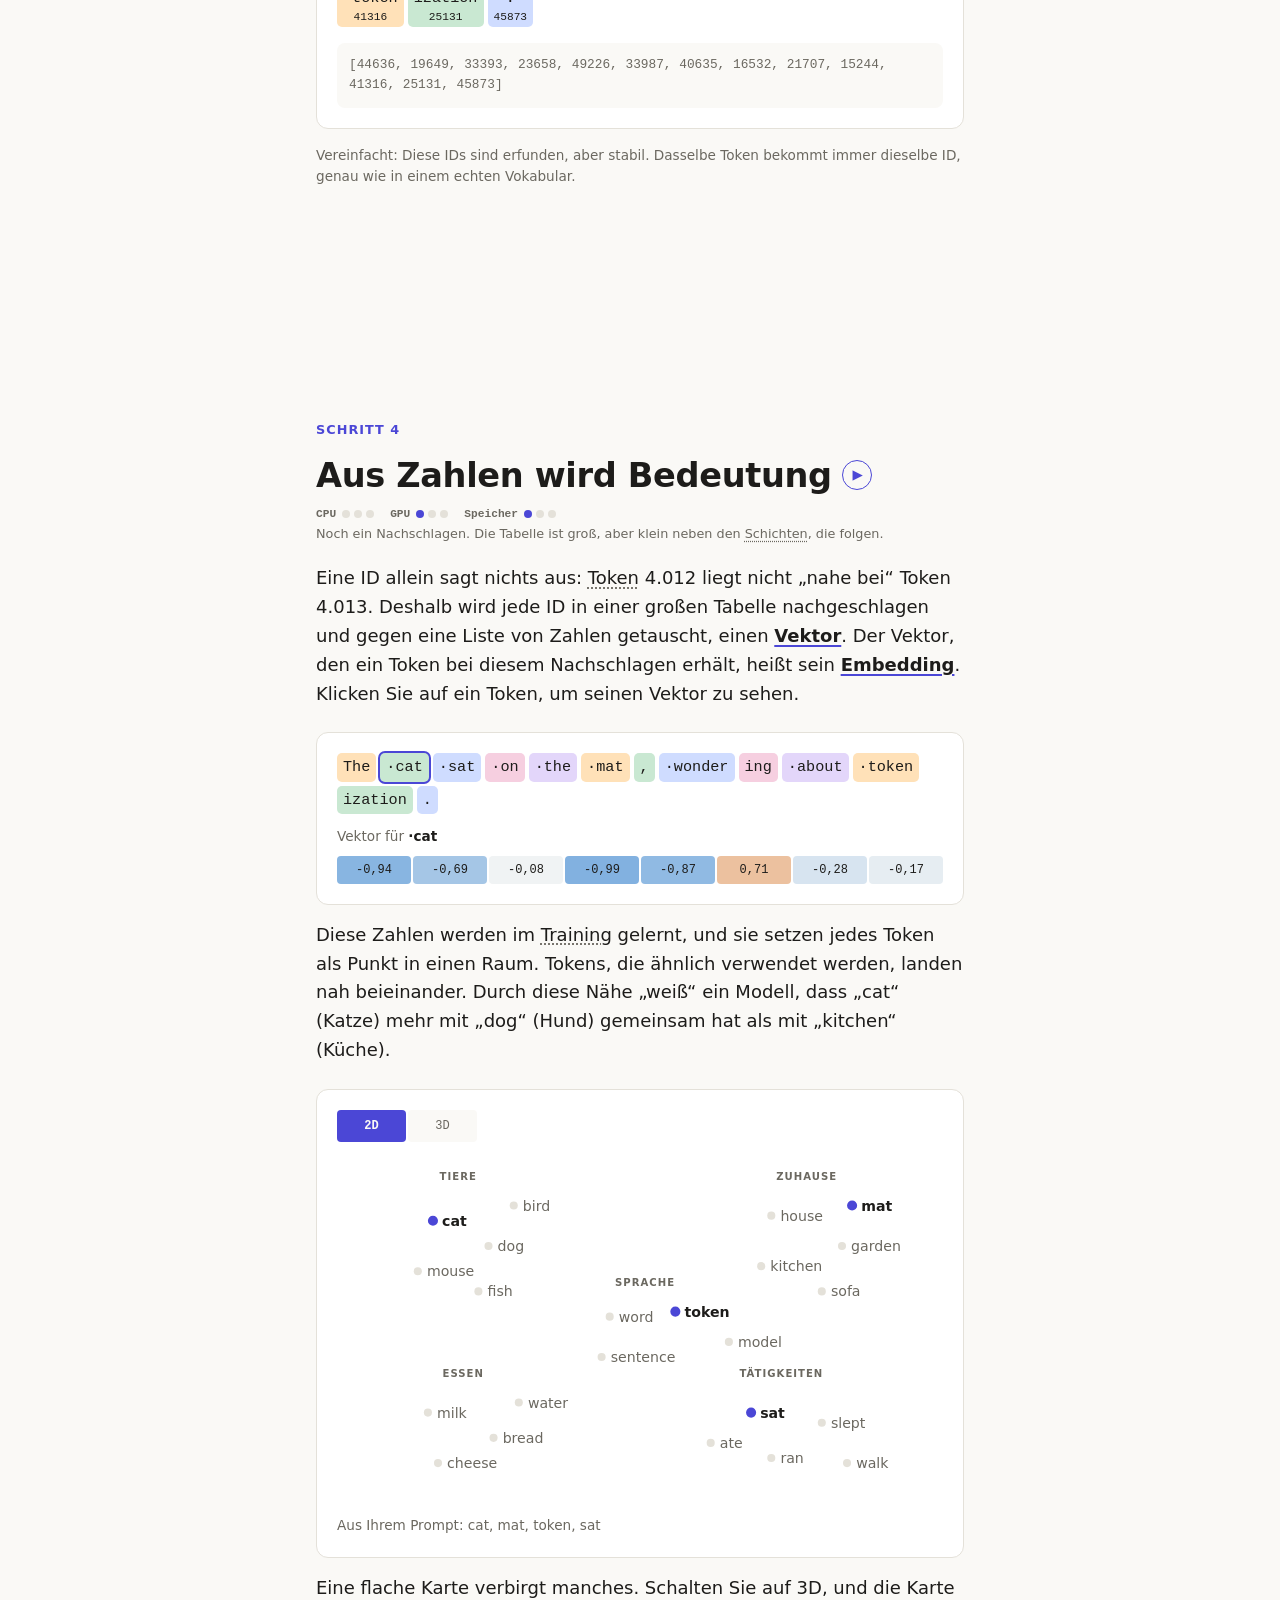
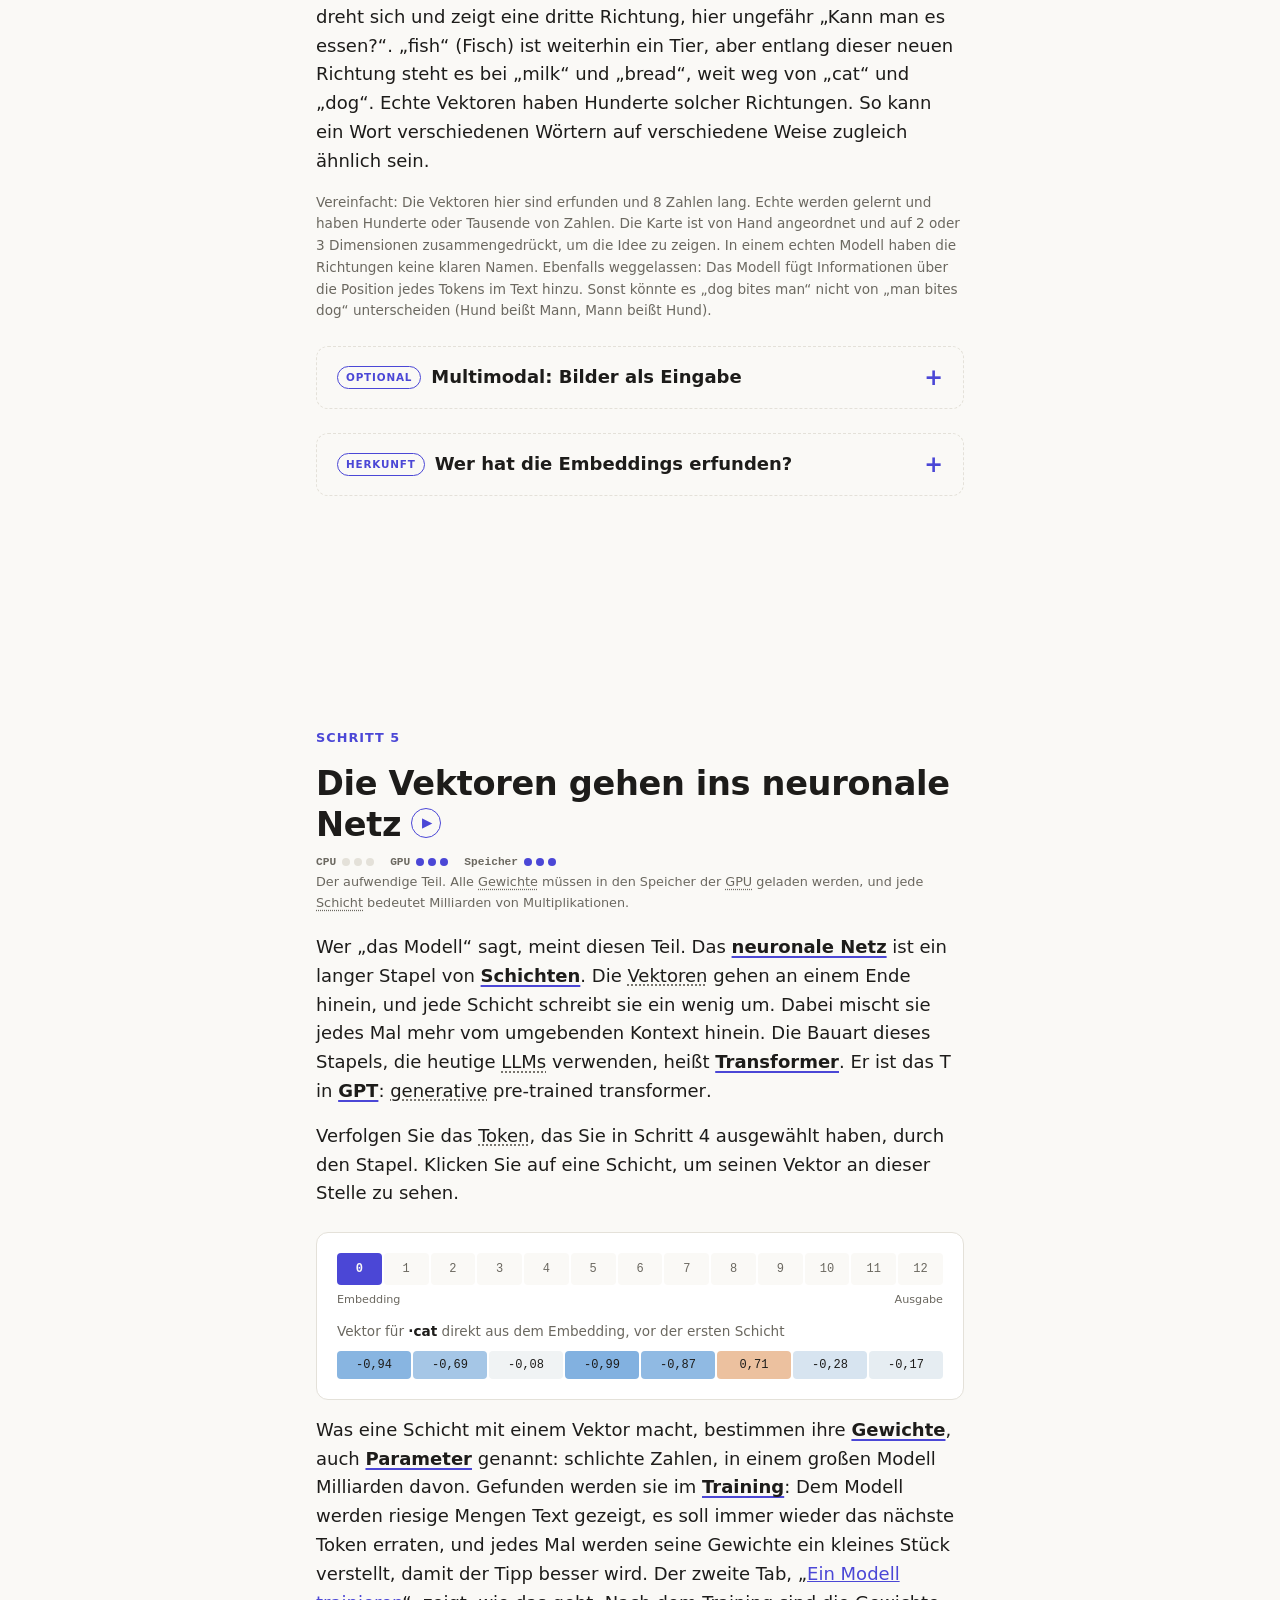
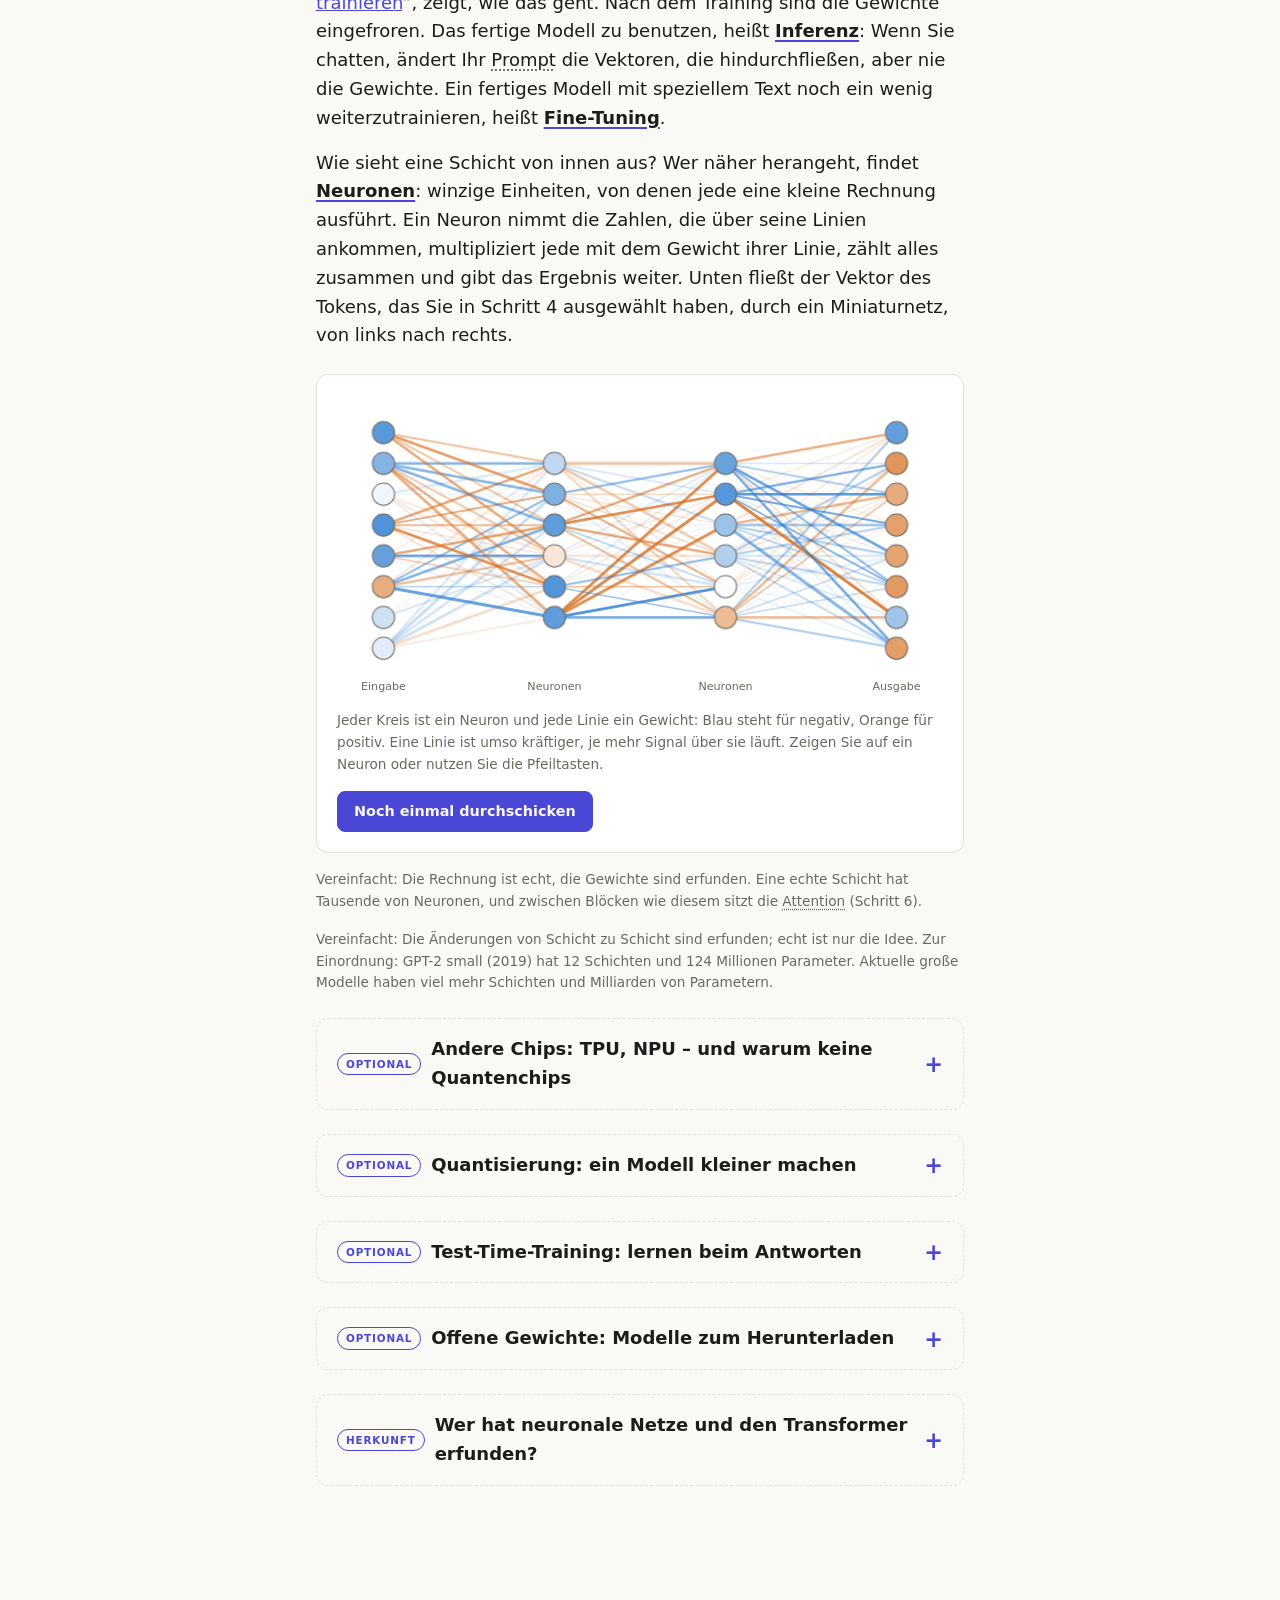
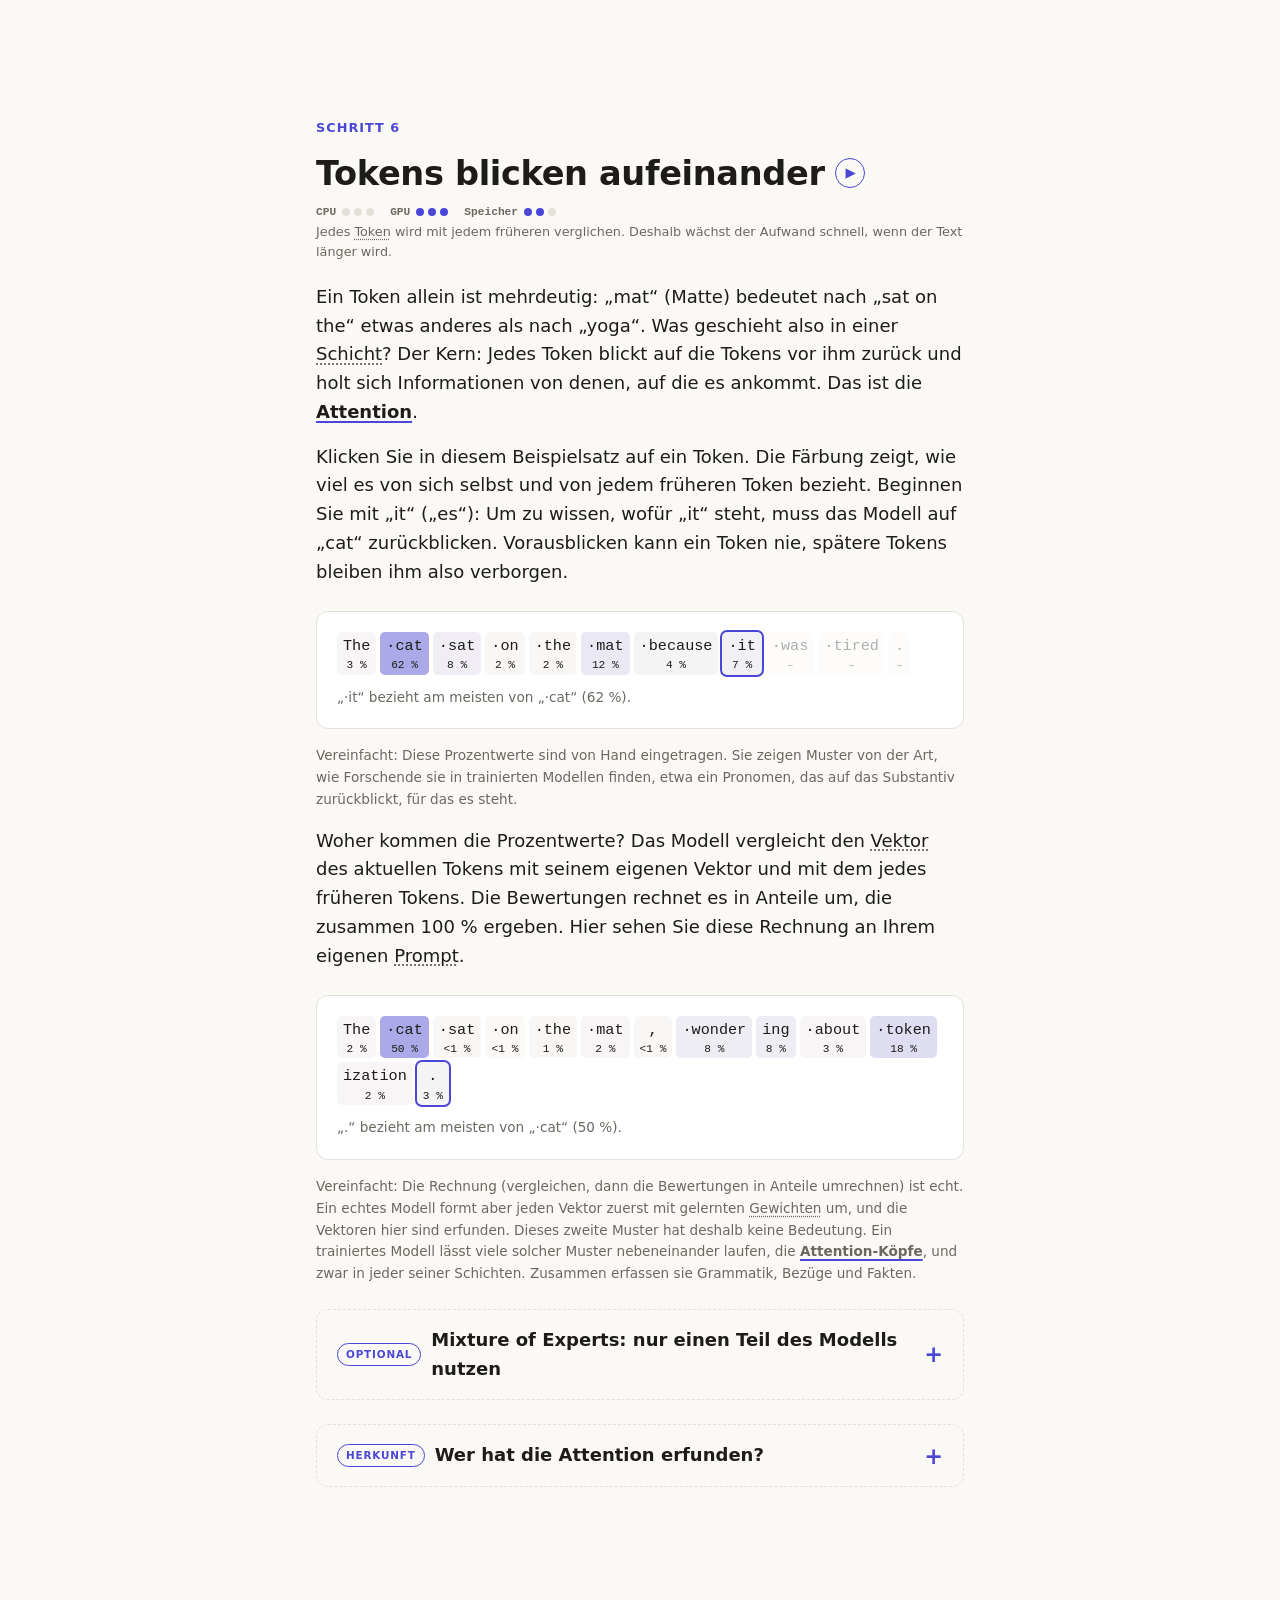
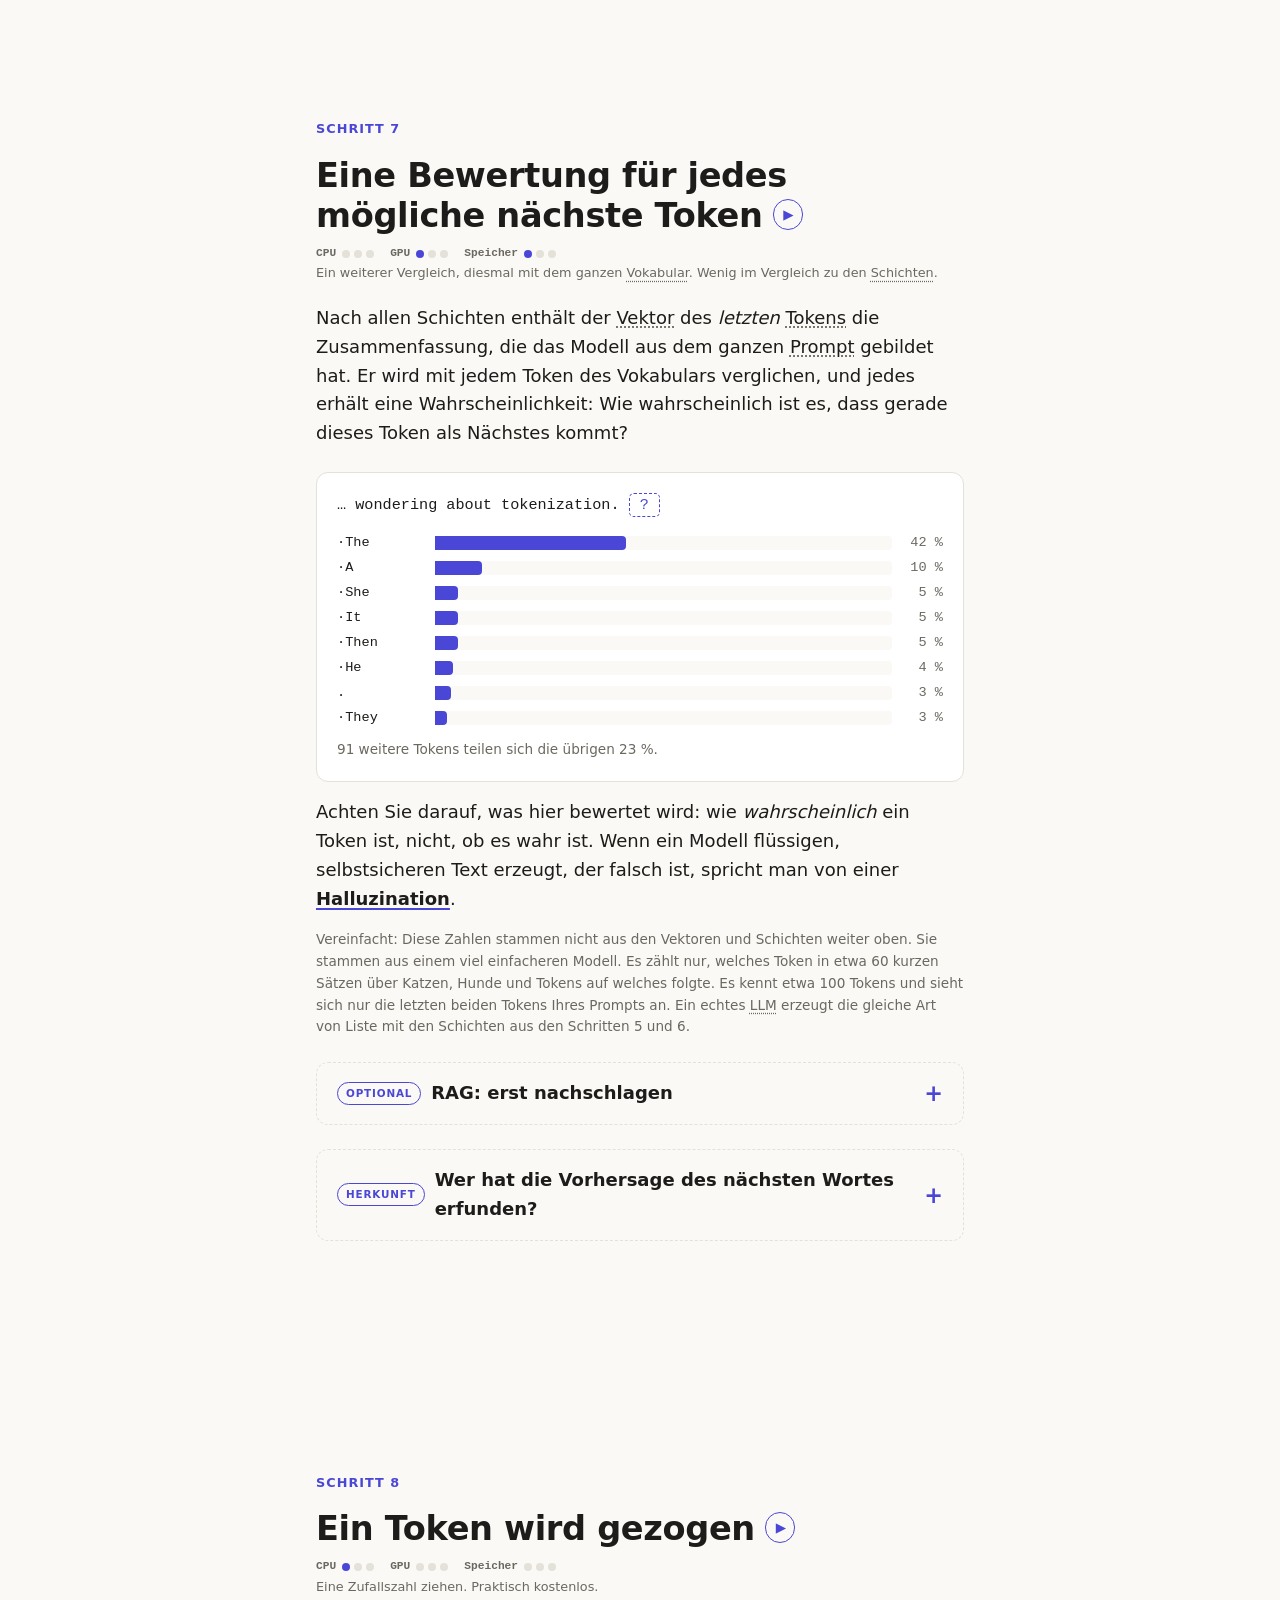
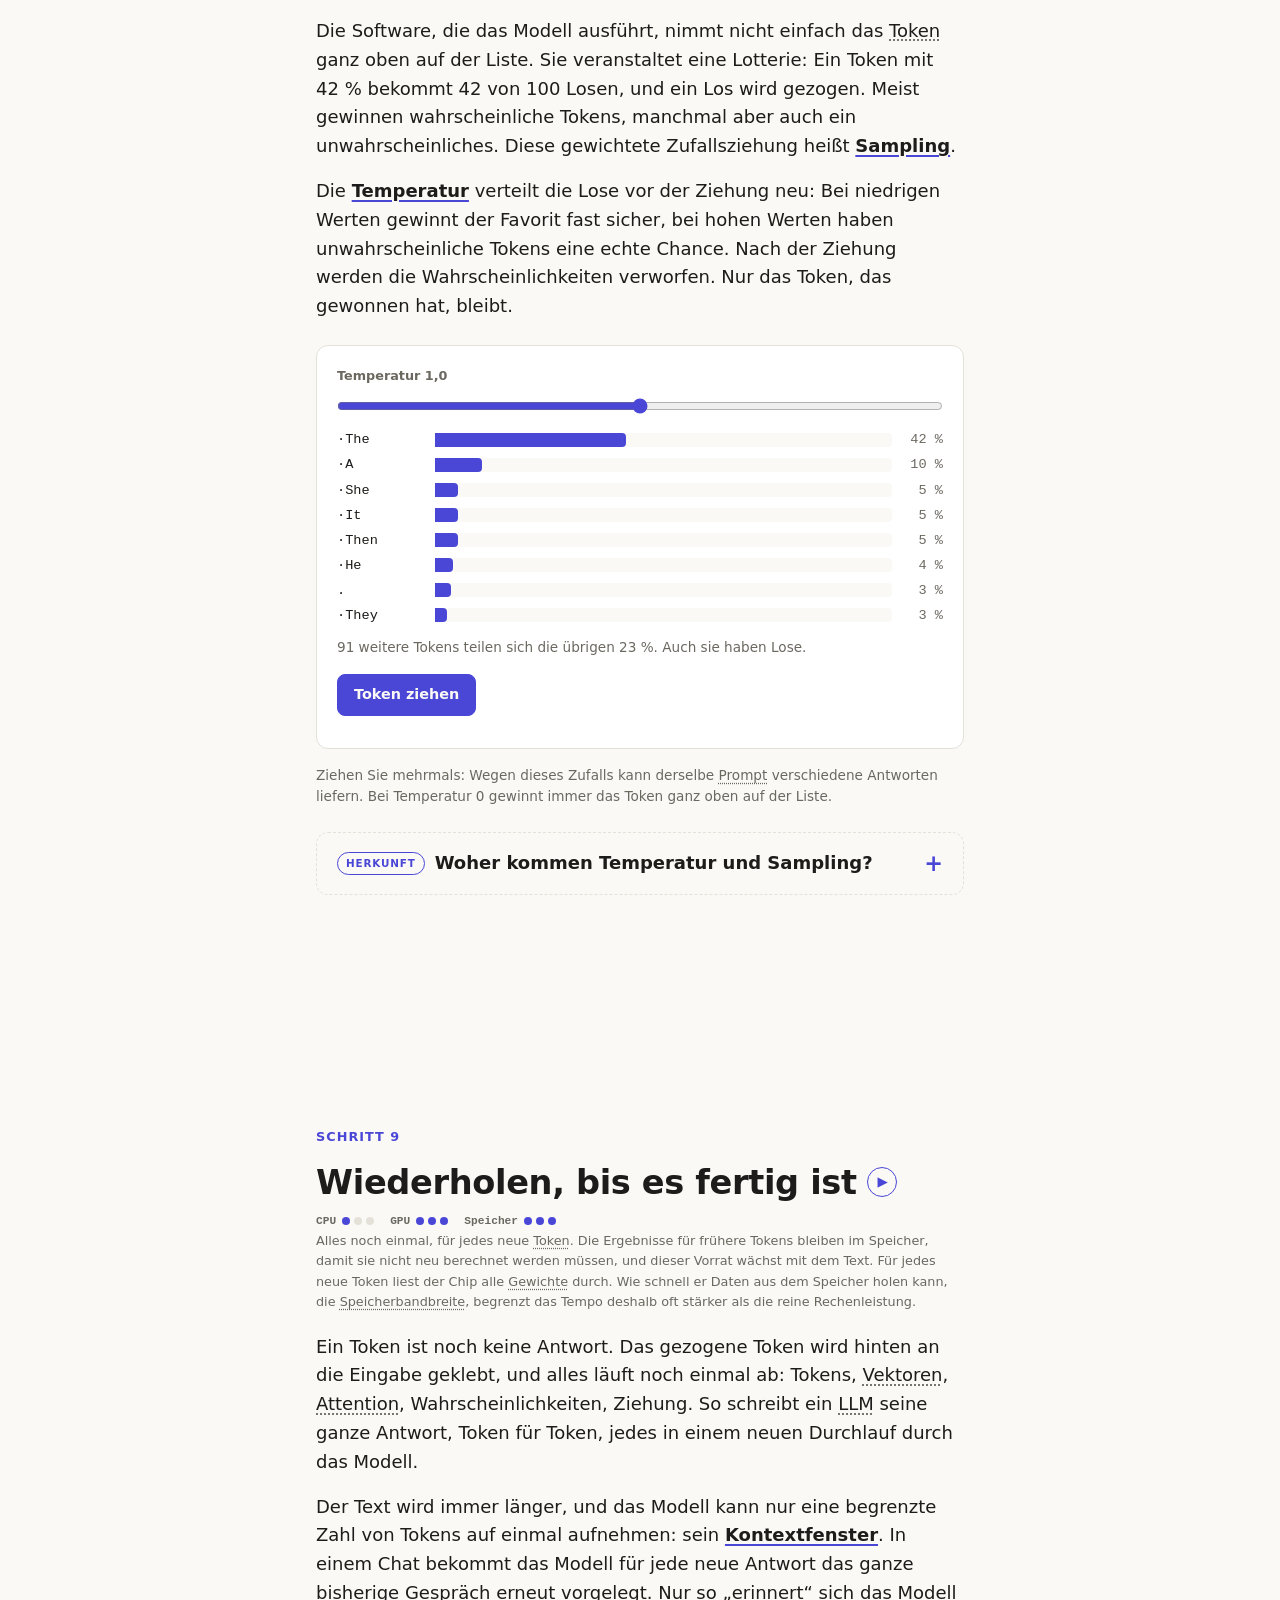
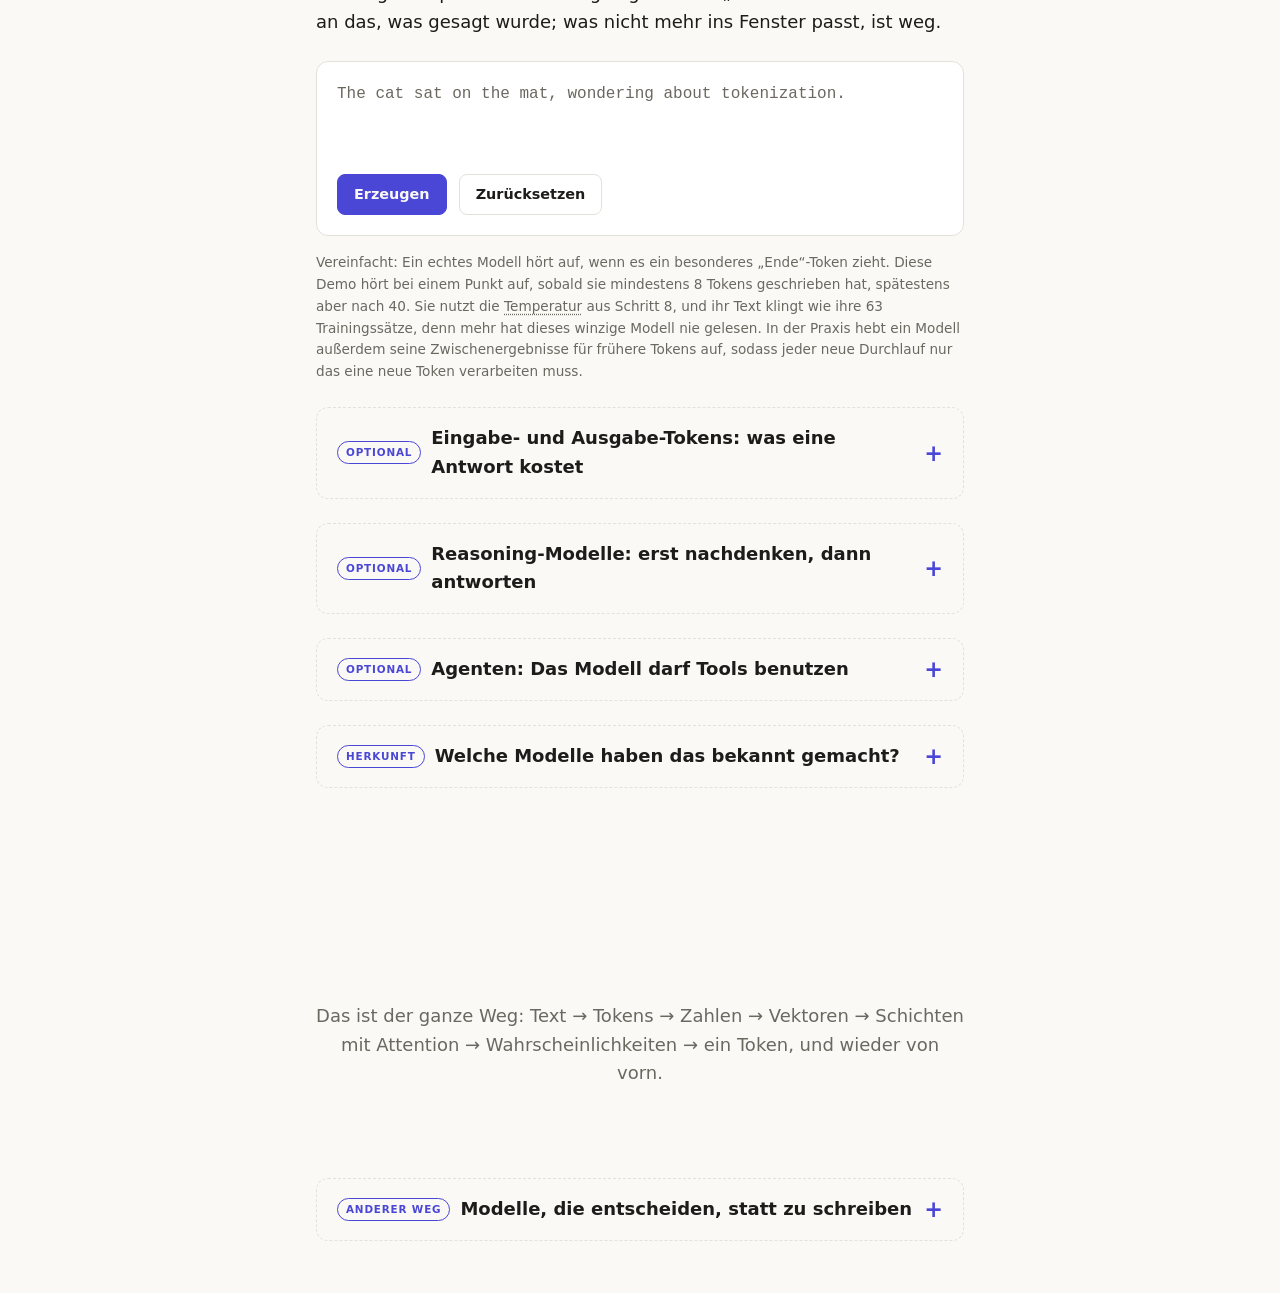
==== commit a5f444b8: "fix(search): make the search a part of its own and restore its styles The search opened in a dialog " ====
--- a/de/index.html
+++ b/de/index.html
@@ -24,7 +24,7 @@
   <!-- Steps start out invisible and fade in only when scripts run; without them every tab is shown in full. -->
   <script>document.documentElement.classList.add('js')</script>
   <link rel="stylesheet" href="../style.css">
-  <noscript><style>.view[hidden] { display: block; } .menu[hidden] { display: block; } .rail, .menu-open, .search-open, .toggle-extras { display: none; }</style></noscript>
+  <noscript><style>.view[hidden] { display: block; } .menu[hidden] { display: block; } .rail, .menu-open, .search-open, .toggle-extras, #view-search { display: none !important; }</style></noscript>
 </head>
 <body>
   <a class="skip" href="#content">Zum Inhalt springen</a>
@@ -33,10 +33,10 @@
   </button>
   <div class="menu" id="menu" hidden>
     <div class="menu-top">
-      <button type="button" class="search-open" id="search-open" aria-label="Diesen Leitfaden durchsuchen" title="Suche ( / )">
+      <a class="search-open" id="search-open" href="#view-search" aria-label="Diesen Leitfaden durchsuchen" title="Suche ( / )">
         <svg viewBox="0 0 20 20" aria-hidden="true"><circle cx="8.5" cy="8.5" r="5.5"/><line x1="12.7" y1="12.7" x2="17" y2="17"/></svg>
         <span>Suche</span>
-      </button>
+      </a>
       <nav class="languages" aria-label="Sprache">
         <button type="button" class="language-open" id="language-open" aria-expanded="false" aria-controls="language-list">DE</button>
         <div class="language-list" id="language-list" hidden>
@@ -3803,16 +3803,18 @@
       </dl>
     </section>
     </div>
+    <div class="view" id="view-search" data-narration="off" hidden>
+    <section class="search" id="search">
+      <h2>Suche</h2>
+      <form id="search-form" role="search">
+        <input type="search" id="search-input" placeholder="Den ganzen Leitfaden durchsuchen" autocomplete="off" aria-label="Den ganzen Leitfaden durchsuchen">
+      </form>
+      <p class="search-status" id="search-status" aria-live="polite"></p>
+      <ol class="search-results" id="search-results"></ol>
+    </section>
+    </div>
   </main>
 
-  <dialog class="search" id="search" aria-label="Diesen Leitfaden durchsuchen">
-    <form id="search-form" role="search">
-      <input type="search" id="search-input" placeholder="Den ganzen Leitfaden durchsuchen" autocomplete="off" aria-label="Den ganzen Leitfaden durchsuchen">
-      <button type="button" class="search-close" id="search-close">Schließen</button>
-    </form>
-    <p class="search-status" id="search-status" aria-live="polite"></p>
-    <ol class="search-results" id="search-results"></ol>
-  </dialog>
 
   <script src="../i18n/de.js"></script>
   <script src="../i18n.js"></script>
--- a/style.css
+++ b/style.css
@@ -272,10 +272,11 @@
 
 .step a { color: var(--accent); }
 
-/* Search: it looks like a field and opens a box over the page. */
+/* In the menu the way to the search looks like its field. */
 .search-open {
   flex: 1;
   gap: 8px;
+  text-decoration: none;
   min-width: 0;
   padding: 7px 12px;
   border-radius: 99px;
@@ -348,6 +349,102 @@
 @media (hover: hover) {
   .language-open:hover { color: var(--accent); border-color: var(--accent); }
   .language-list a:hover { color: var(--accent); }
+}
+
+/* Search: a part of its own, reached from the menu. It looks through every
+   other part and lists what it finds. */
+.search {
+  min-height: 100vh;
+  padding: 96px 0 16vh;
+}
+
+.search h2 { margin-bottom: 20px; }
+
+.search form { display: flex; }
+
+.search input {
+  flex: 1;
+  min-width: 0;
+  padding: 11px 16px;
+  background: var(--surface);
+  color: inherit;
+  border: 1px solid var(--border);
+  border-radius: 99px;
+  /* 16px keeps a phone from zooming in when the field is tapped. */
+  font: inherit;
+  font-size: 1rem;
+}
+
+.search input:focus-visible { outline: 2px solid var(--accent); outline-offset: 1px; }
+
+.search input::placeholder { color: var(--muted); opacity: 1; }
+
+.search-status {
+  margin: 10px 2px 6px;
+  color: var(--muted);
+  font-size: 0.8rem;
+}
+
+.search-results {
+  margin: 0;
+  padding: 0;
+  list-style: none;
+}
+
+.search-results button {
+  display: block;
+  width: 100%;
+  padding: 9px 10px;
+  background: none;
+  color: inherit;
+  border: 0;
+  border-radius: 8px;
+  font: inherit;
+  font-size: 0.9rem;
+  line-height: 1.4;
+  text-align: left;
+  cursor: pointer;
+}
+
+.search-results button:focus-visible {
+  background: var(--surface);
+  outline: 2px solid var(--accent);
+  outline-offset: -2px;
+}
+
+@media (hover: hover) {
+  .search-results button:hover { background: var(--surface); }
+}
+
+.search-place {
+  display: block;
+  color: var(--accent);
+  font-size: 0.68rem;
+  font-weight: 600;
+  letter-spacing: 0.06em;
+  text-transform: uppercase;
+}
+
+.search-text {
+  display: block;
+  color: var(--muted);
+  font-size: 0.82rem;
+}
+
+.search mark {
+  background: color-mix(in srgb, var(--accent) 22%, transparent);
+  color: inherit;
+  border-radius: 2px;
+}
+
+/* Grey text on the marked background is too faint. */
+.search-text mark { color: var(--text); }
+
+/* The place a search result led to lights up briefly. */
+.search-hit {
+  border-radius: 6px;
+  outline: 2px solid var(--accent);
+  outline-offset: 8px;
 }
 
 /* It also takes the focus, so reading and tabbing go on from there; the outline above shows it. */
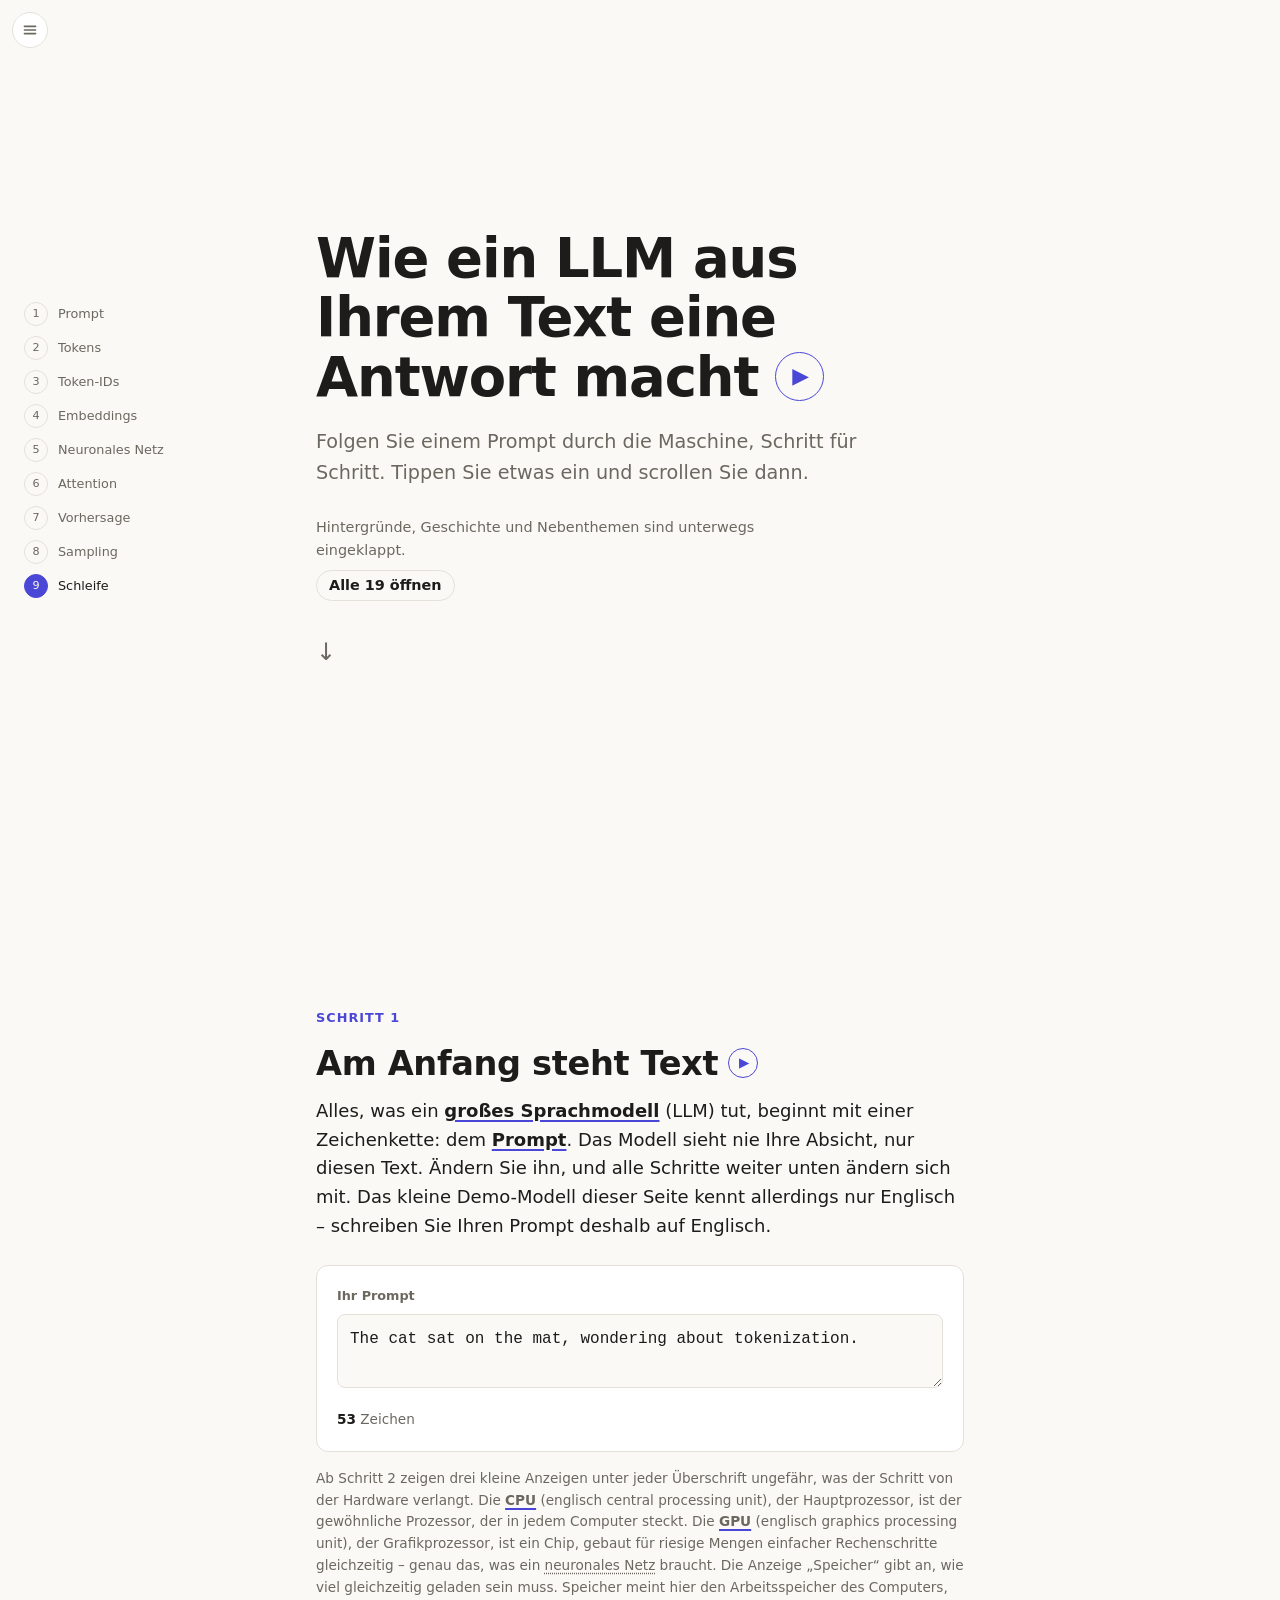
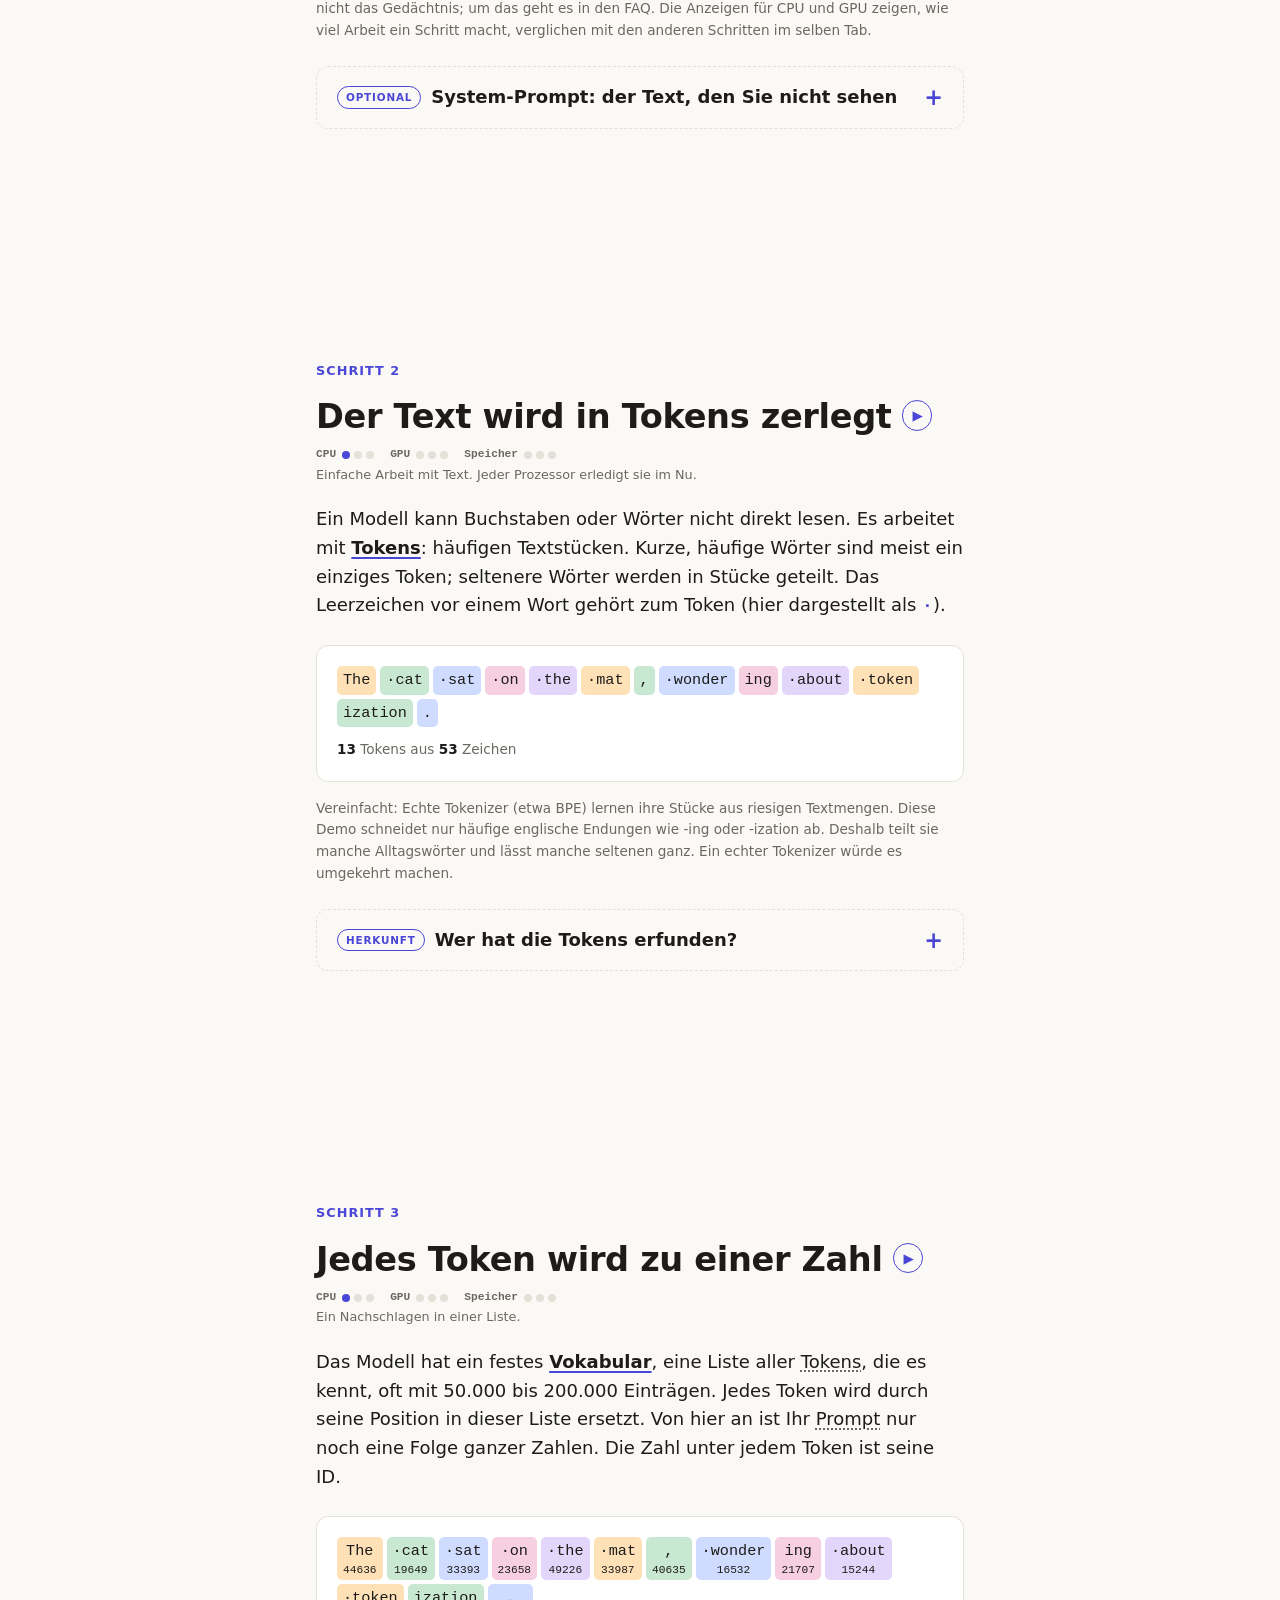
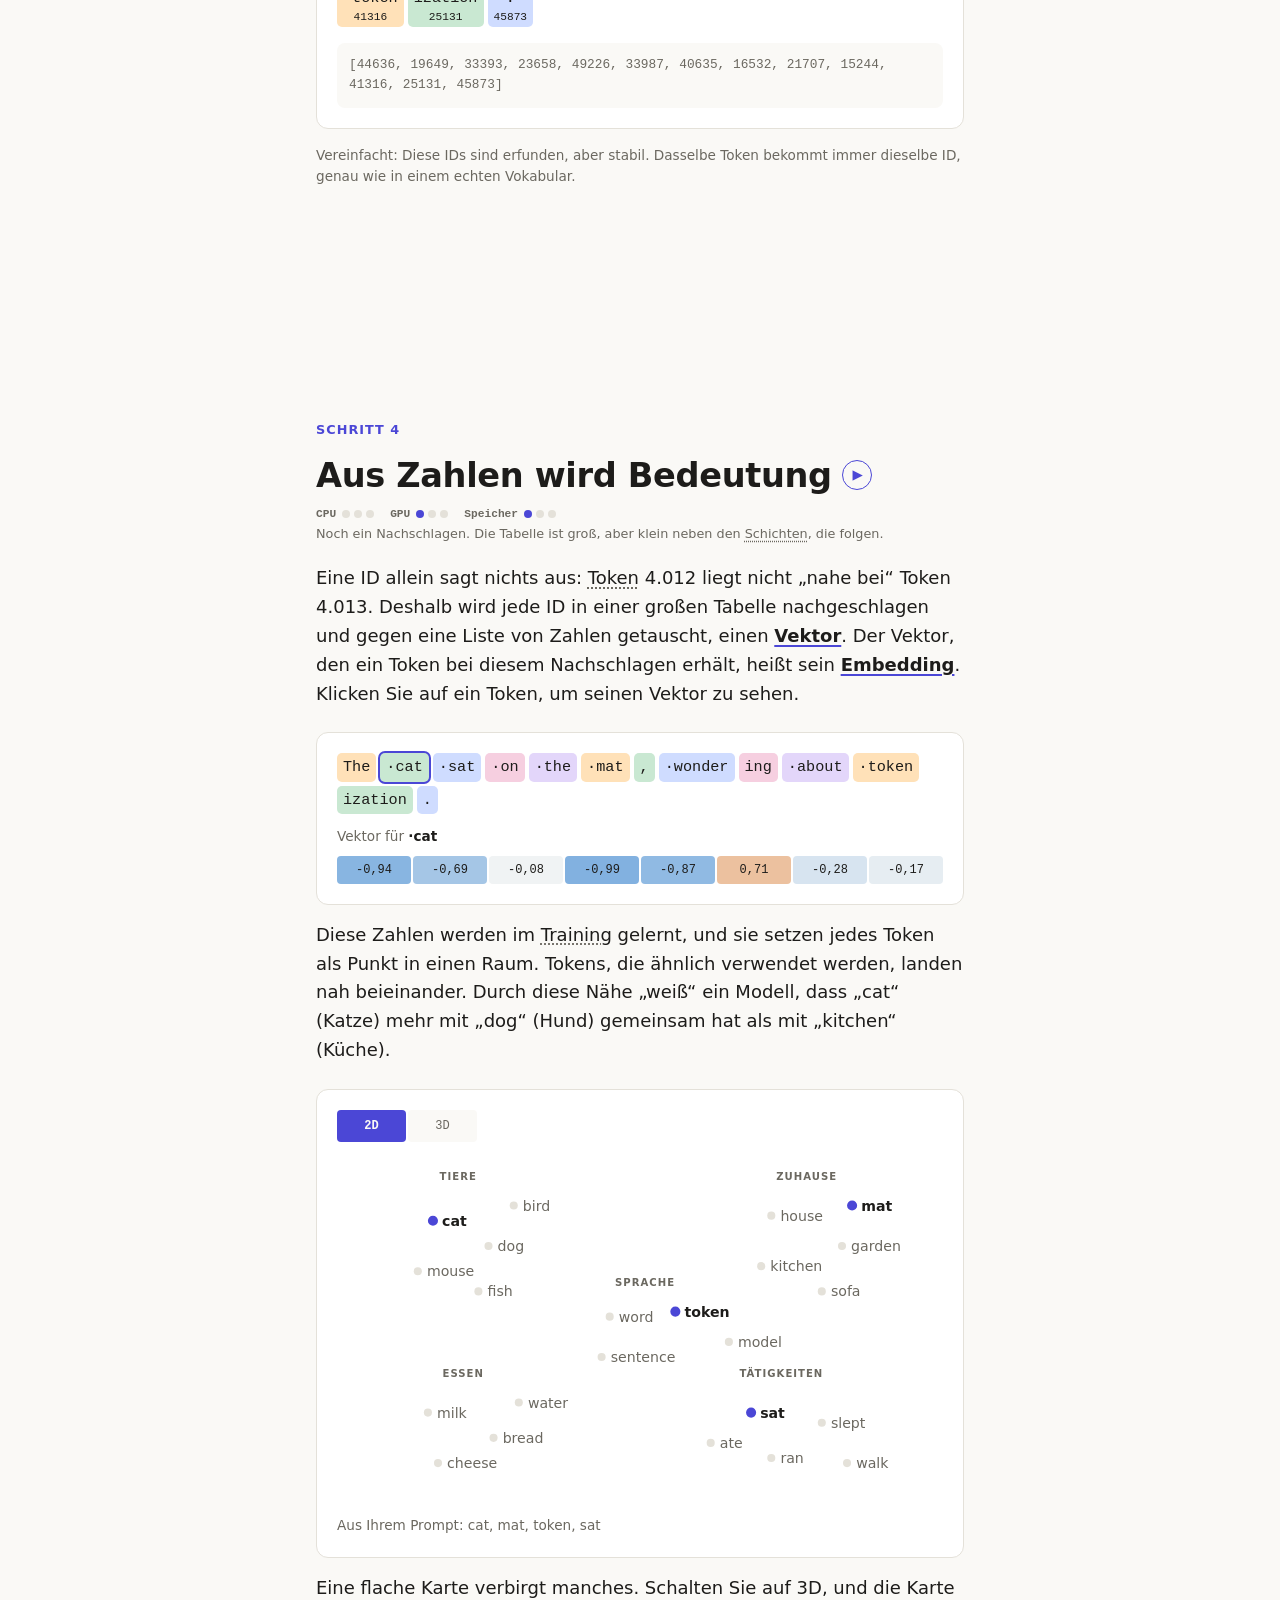
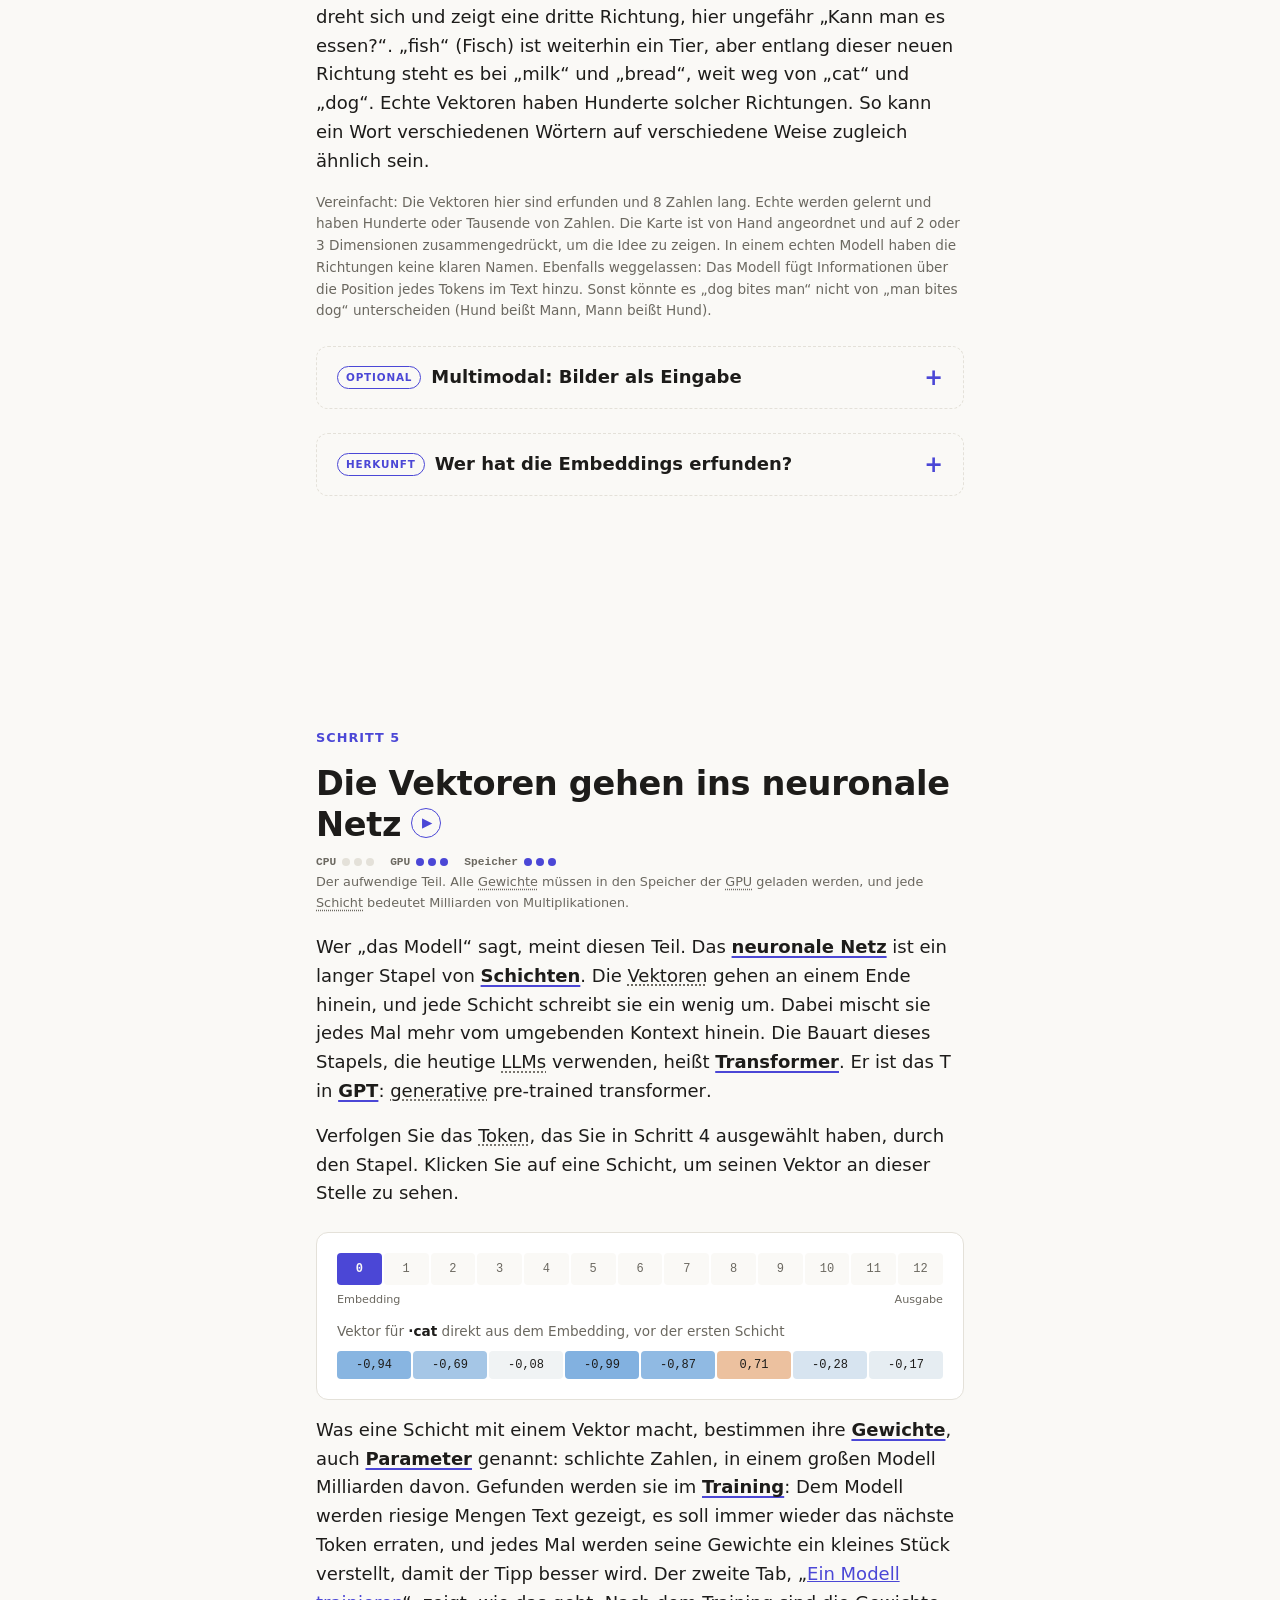
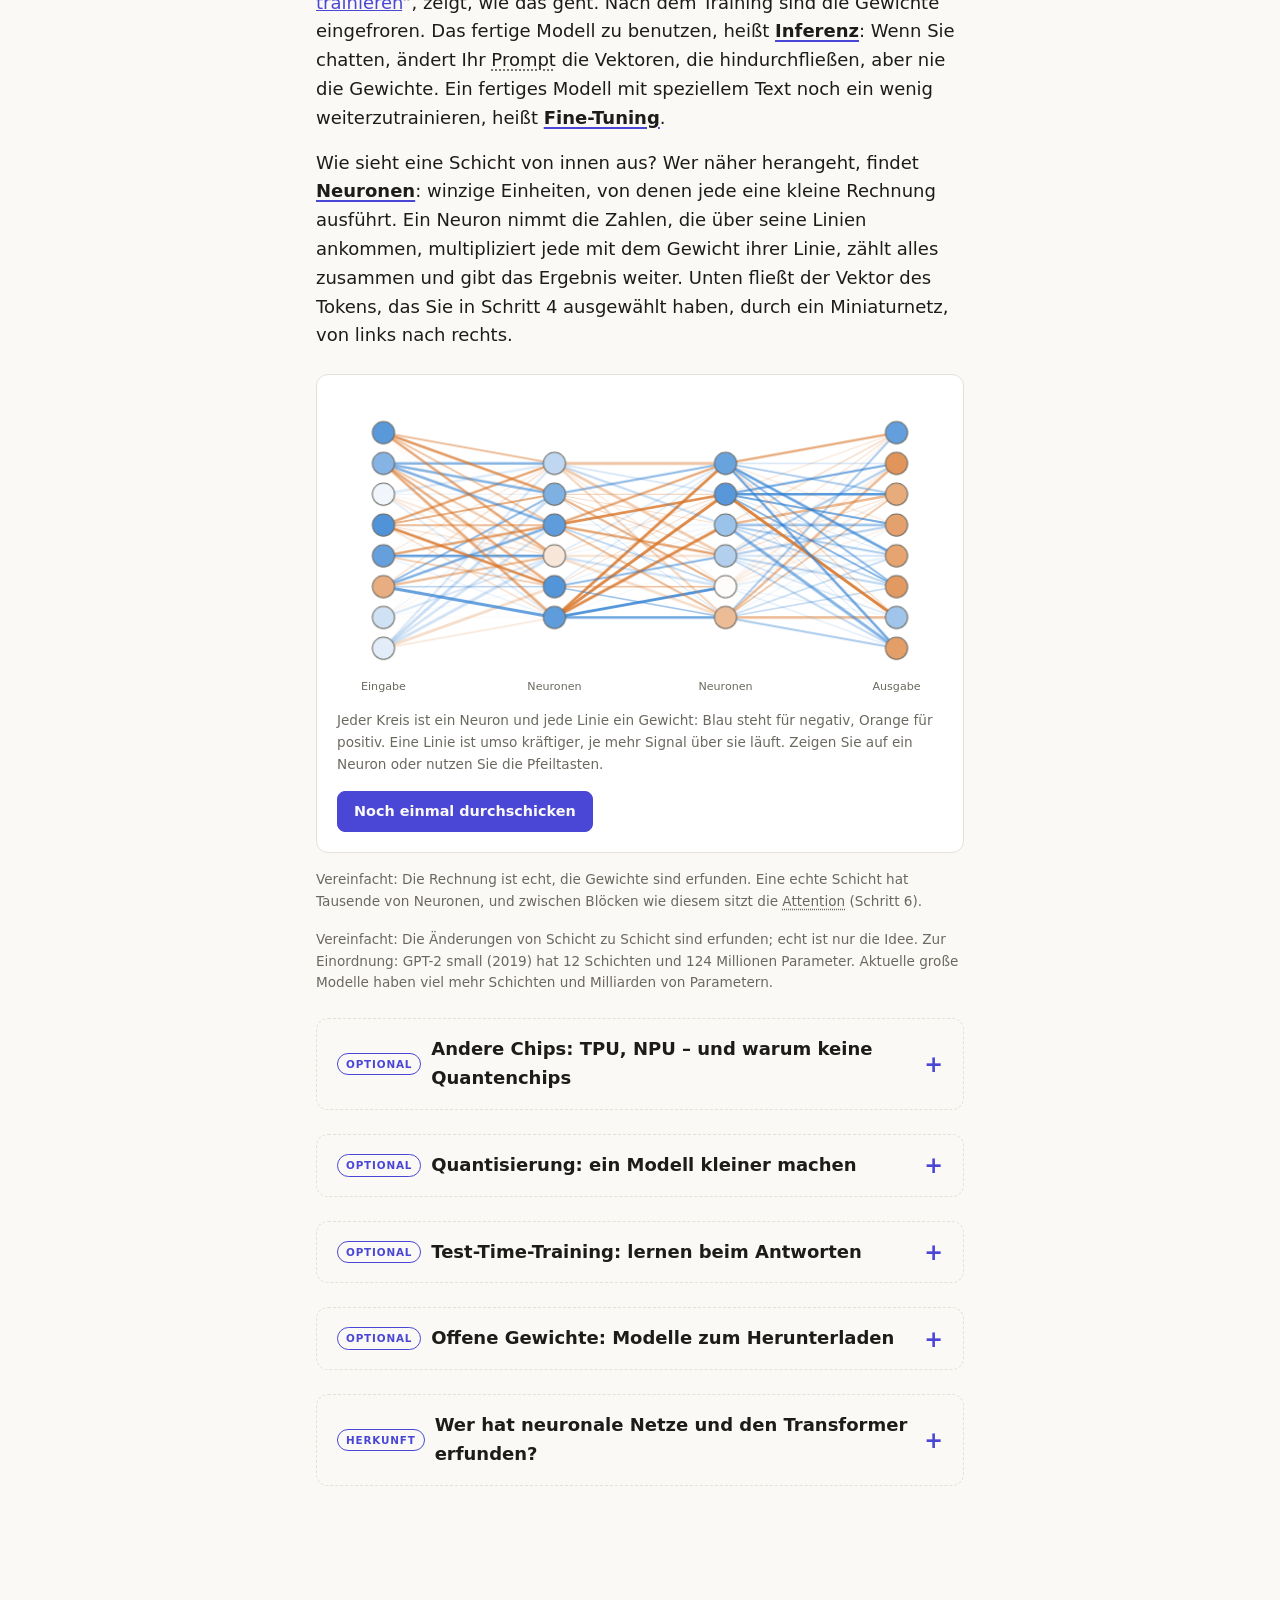
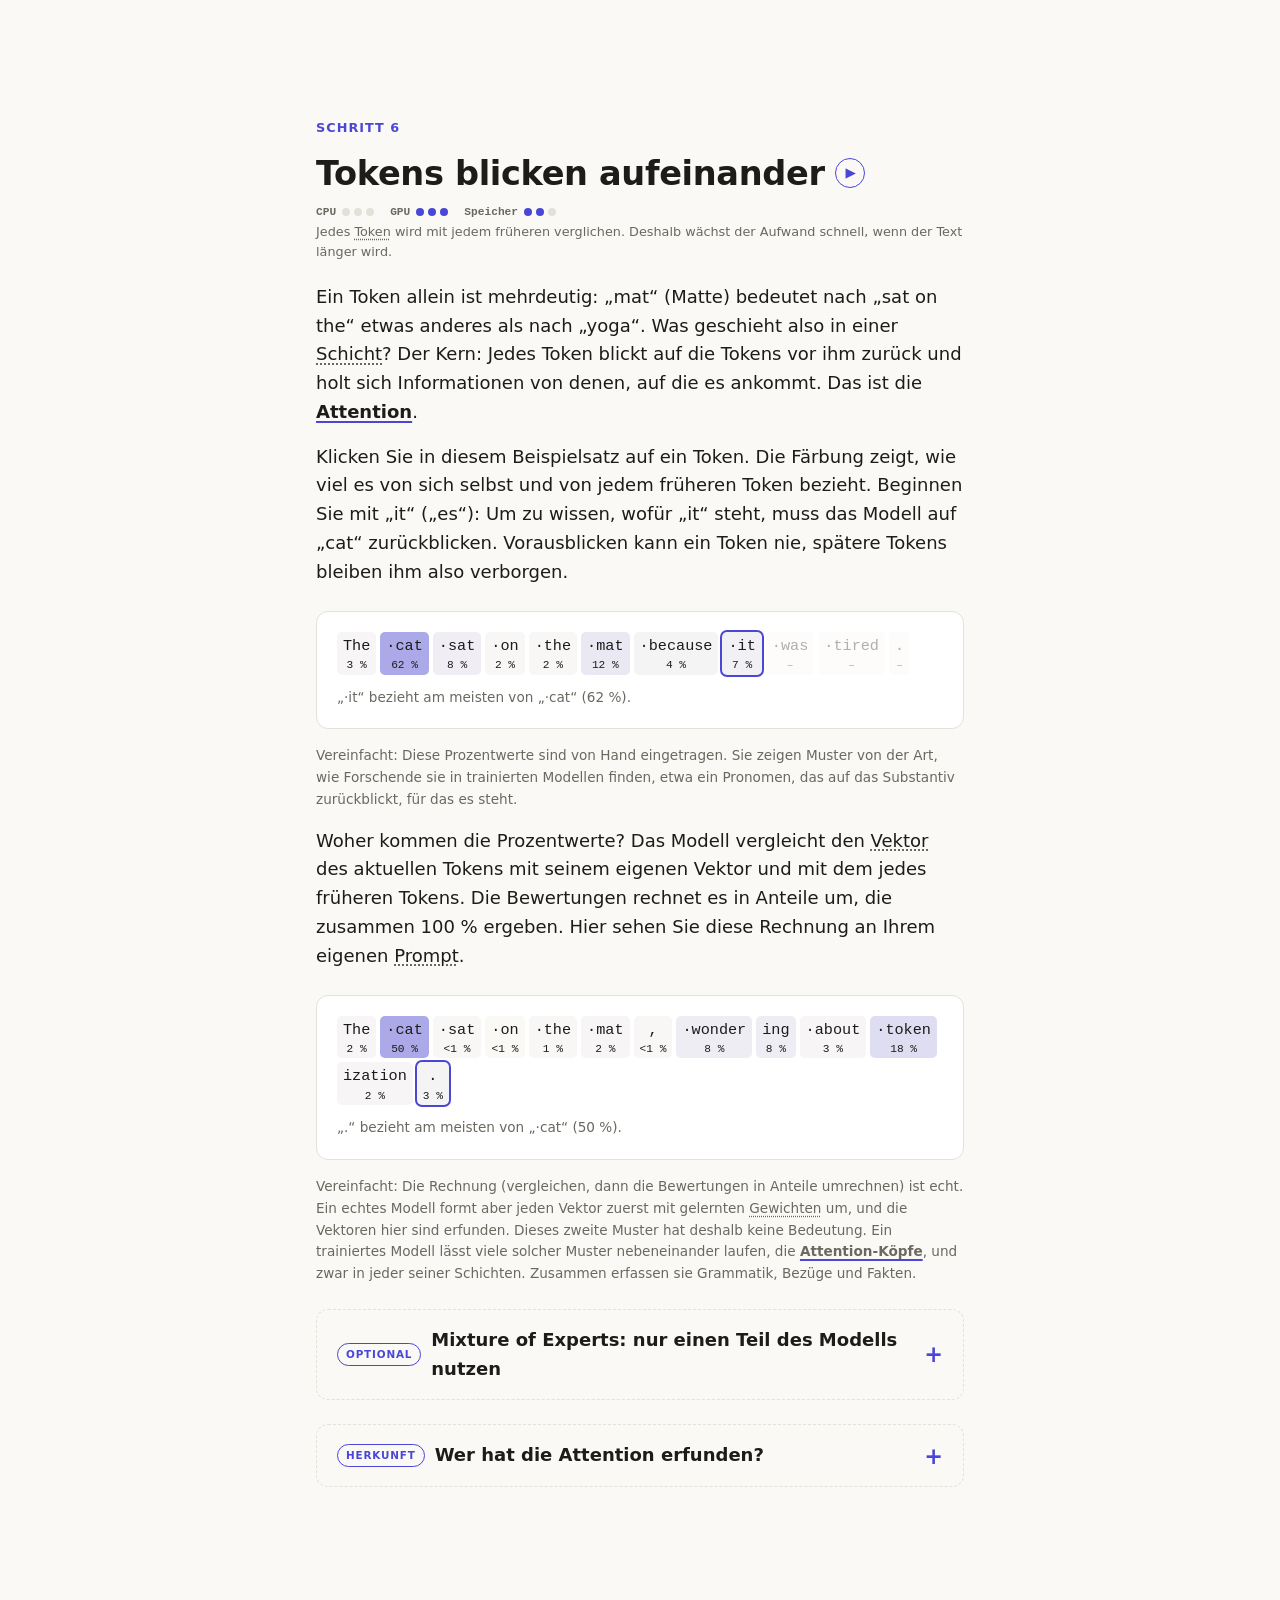
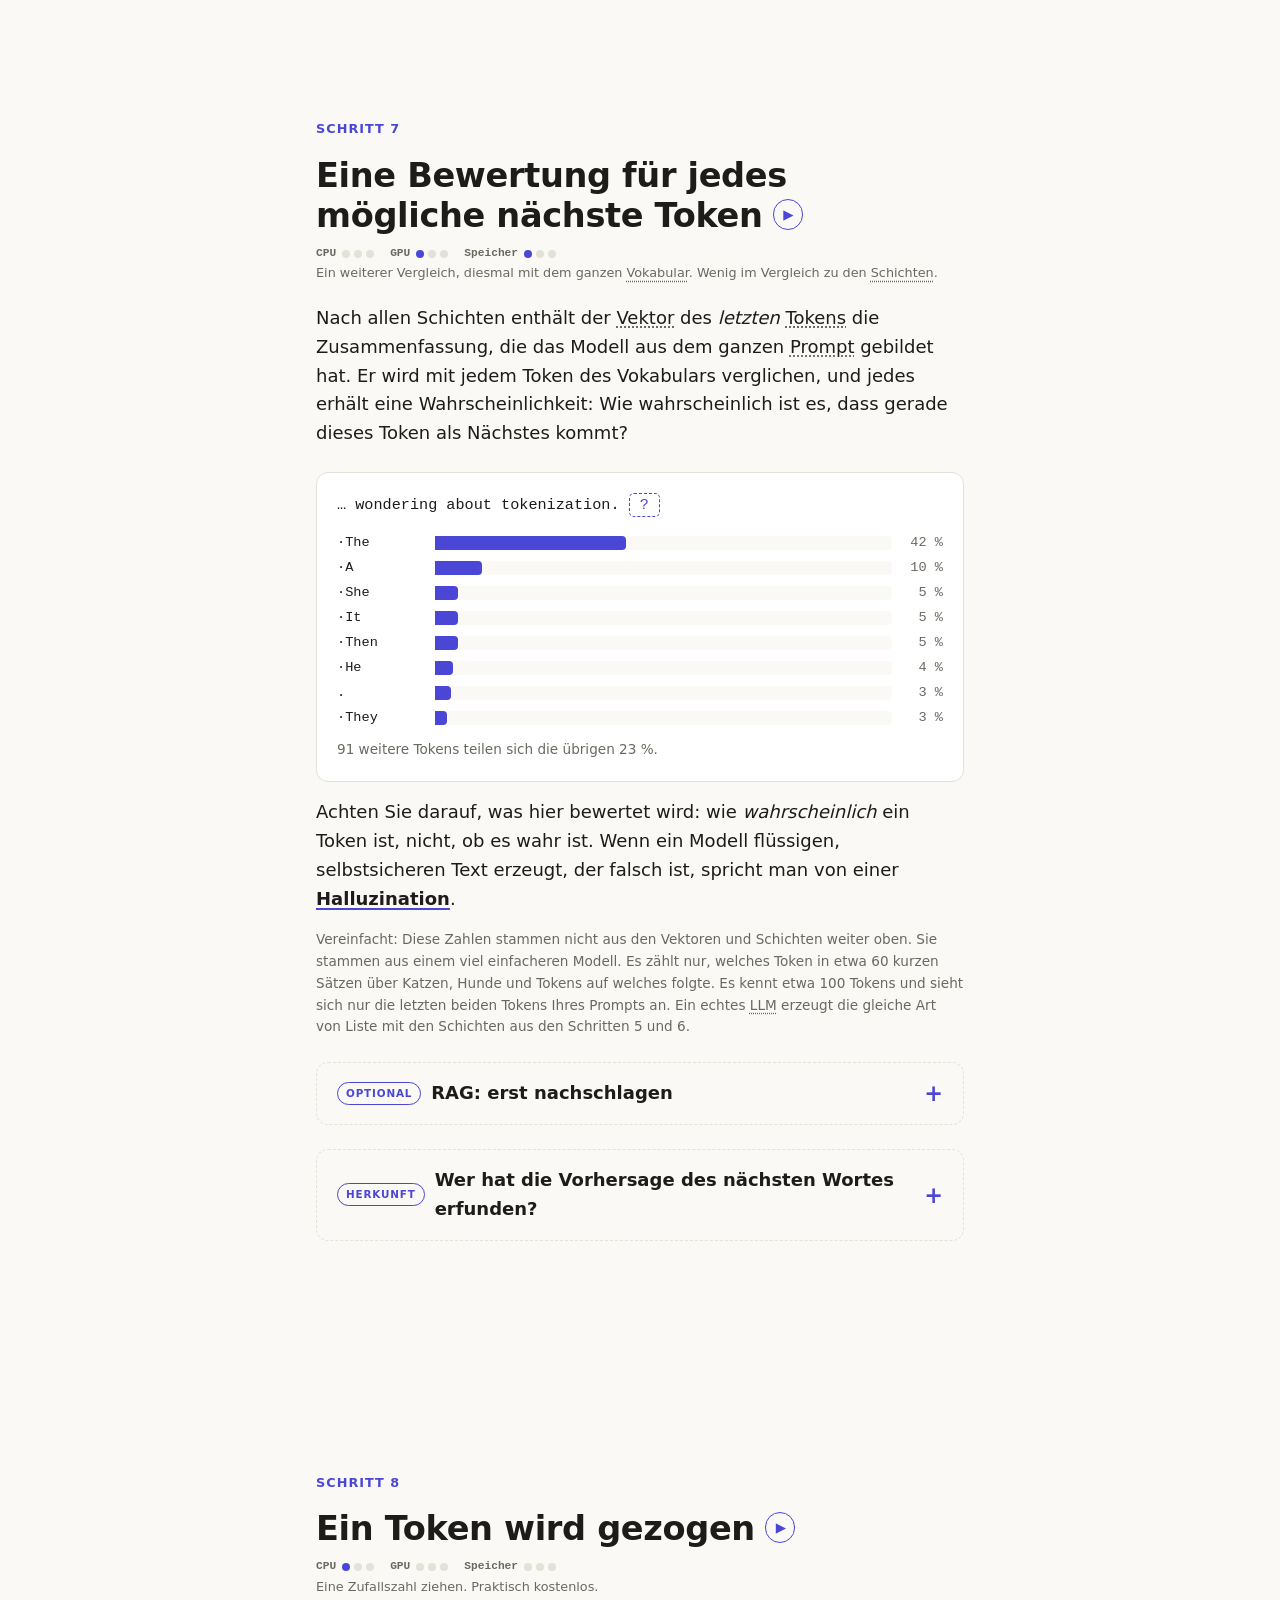
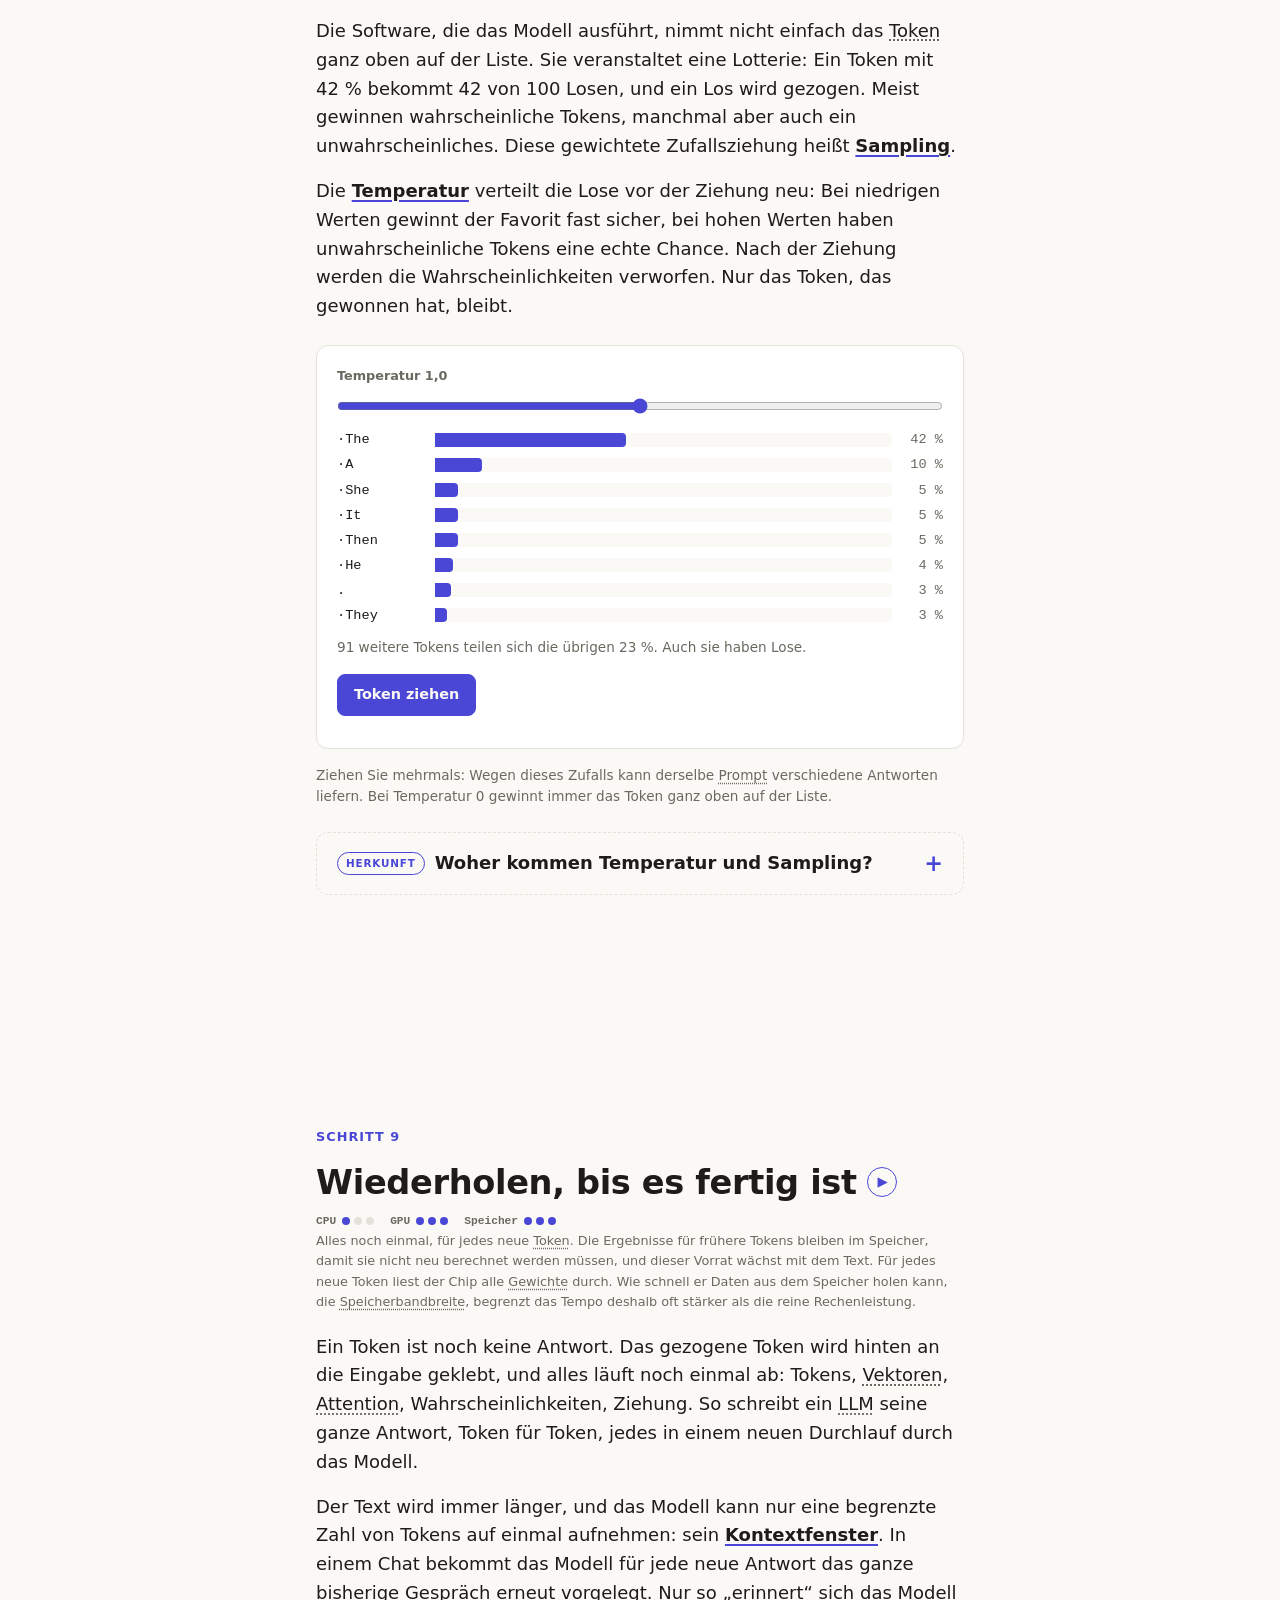
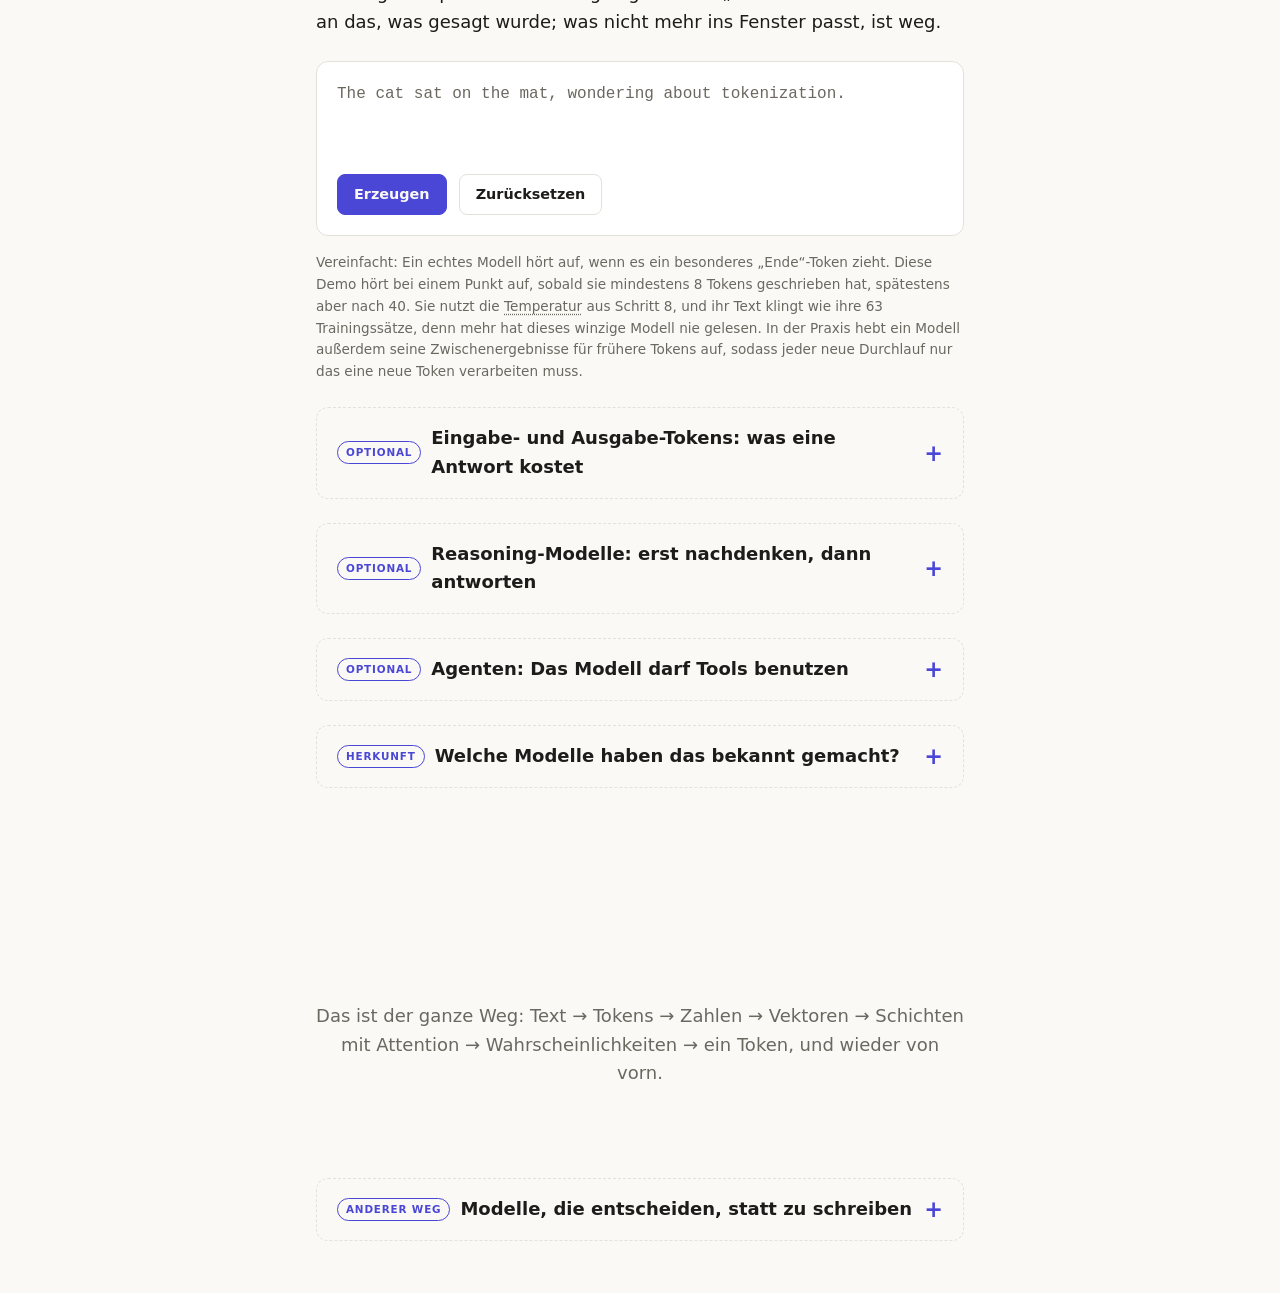
==== commit 645a468d: "chore(hero): drop the eyebrow line above the first title Co-Authored-By: Claude Opus 5.5 <noreply@an" ====
--- a/de/index.html
+++ b/de/index.html
@@ -64,7 +64,6 @@
   <main id="content" tabindex="-1">
     <div class="view" id="view-use">
     <header class="hero">
-      <p class="eyebrow">Ein interaktiver Rundgang</p>
       <h1>Wie ein LLM aus Ihrem Text eine Antwort macht</h1>
       <p class="lead">
         Folgen Sie einem Prompt durch die Maschine, Schritt für Schritt.
--- a/style.css
+++ b/style.css
@@ -465,7 +465,7 @@
   justify-content: center;
 }
 
-.eyebrow, .step-no {
+.step-no {
   margin: 0 0 8px;
   color: var(--accent);
   font-size: 0.8rem;
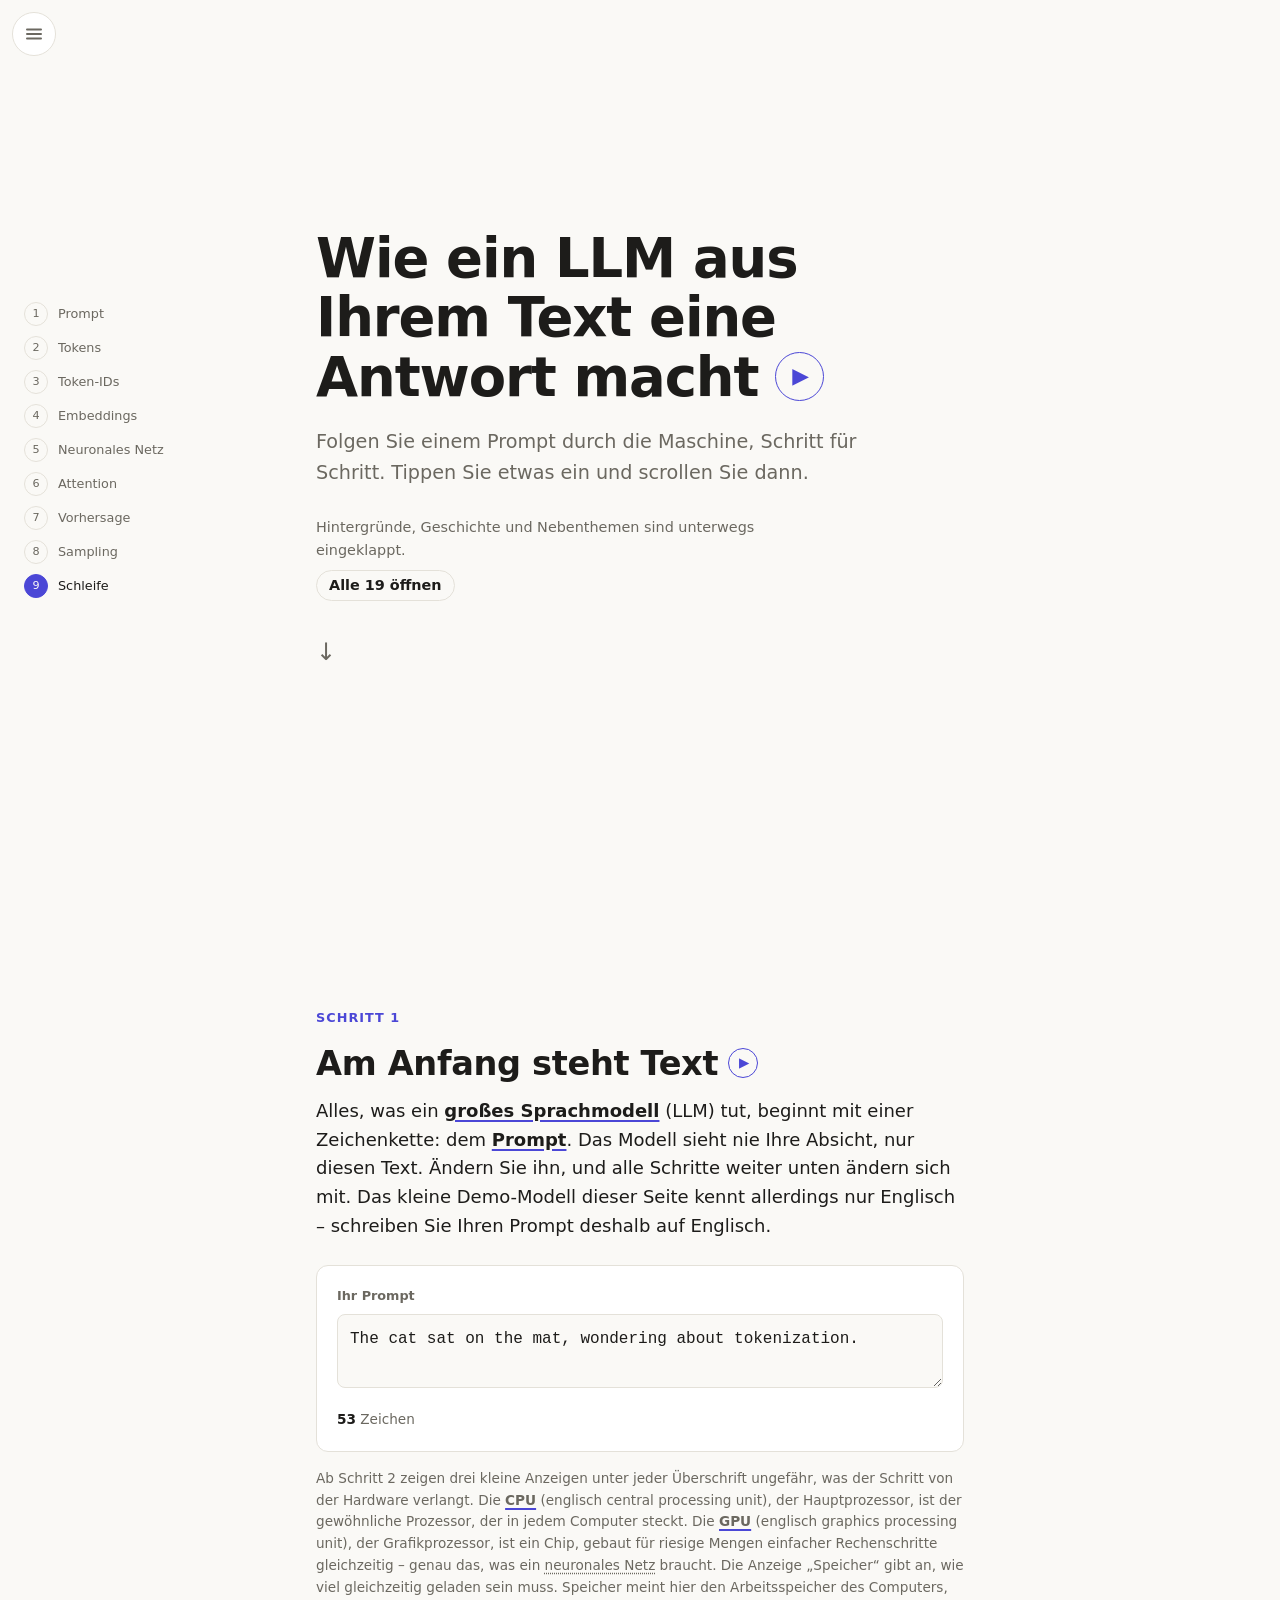
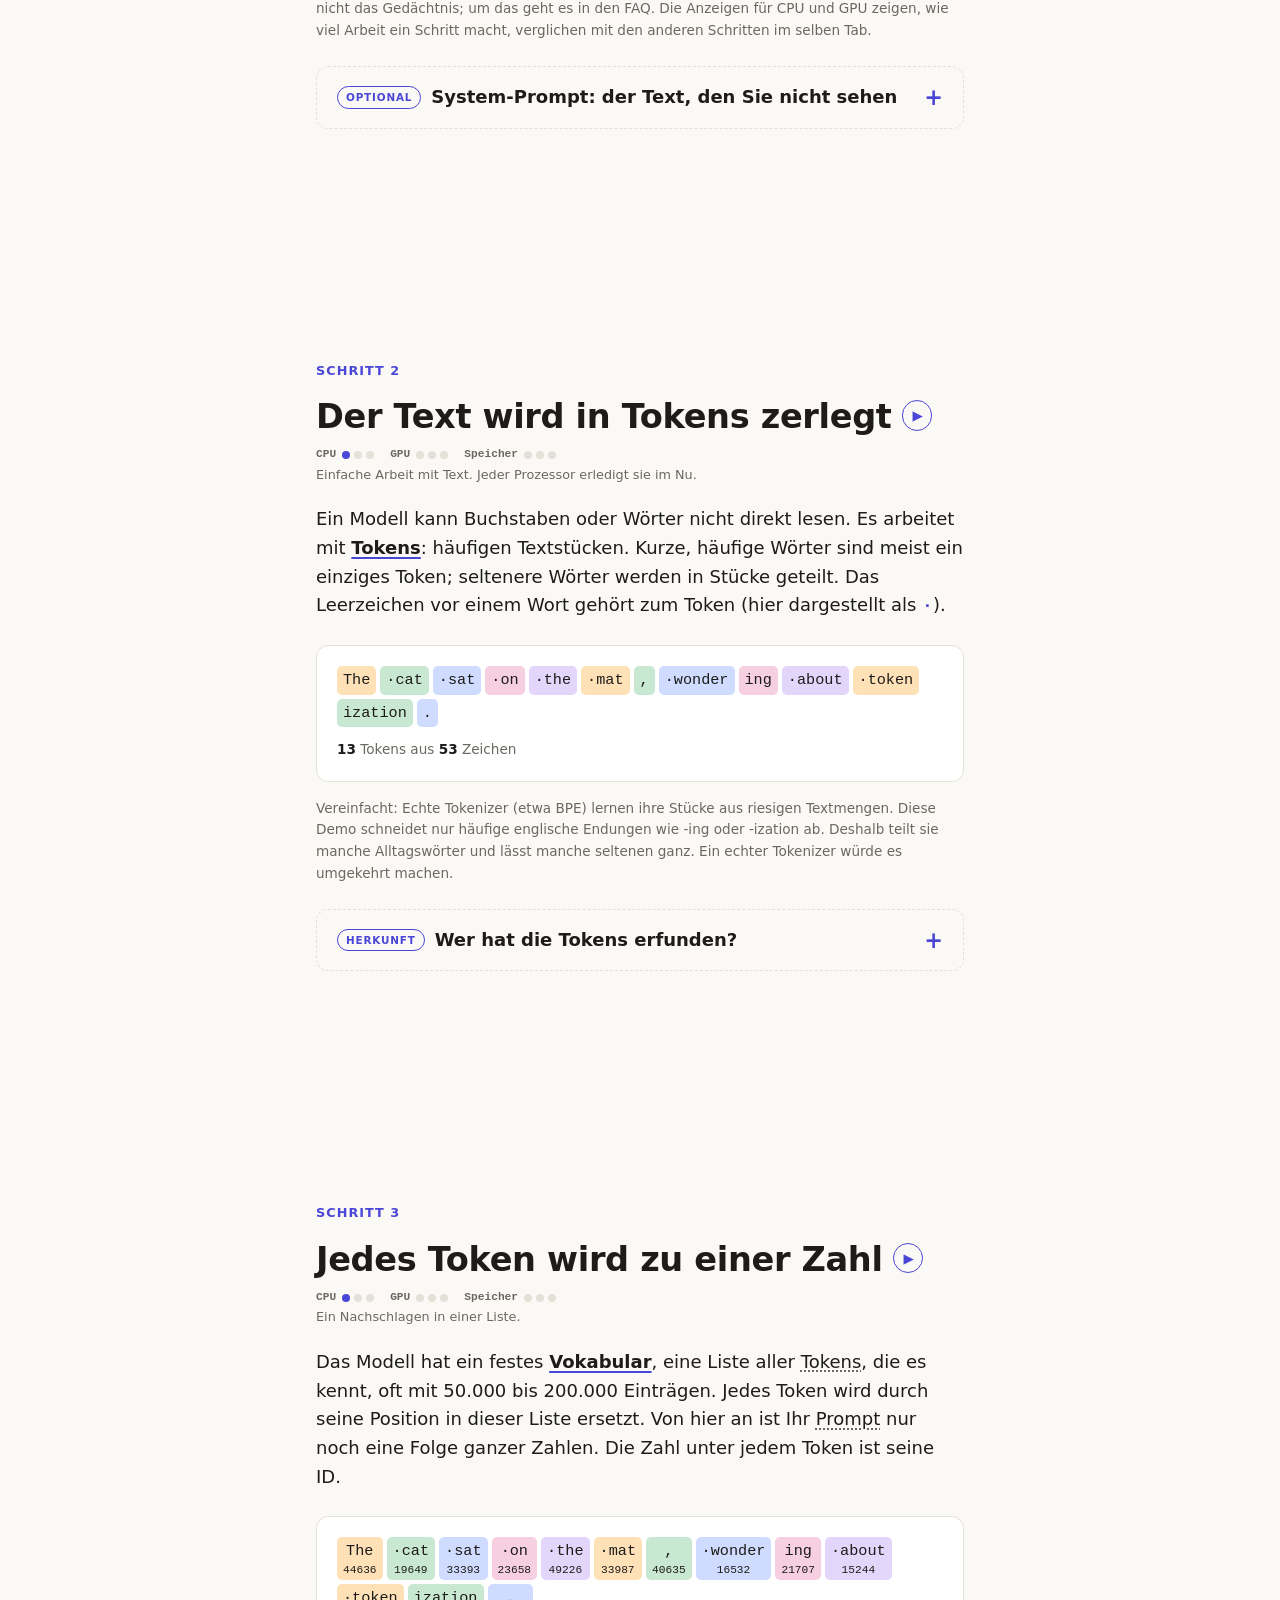
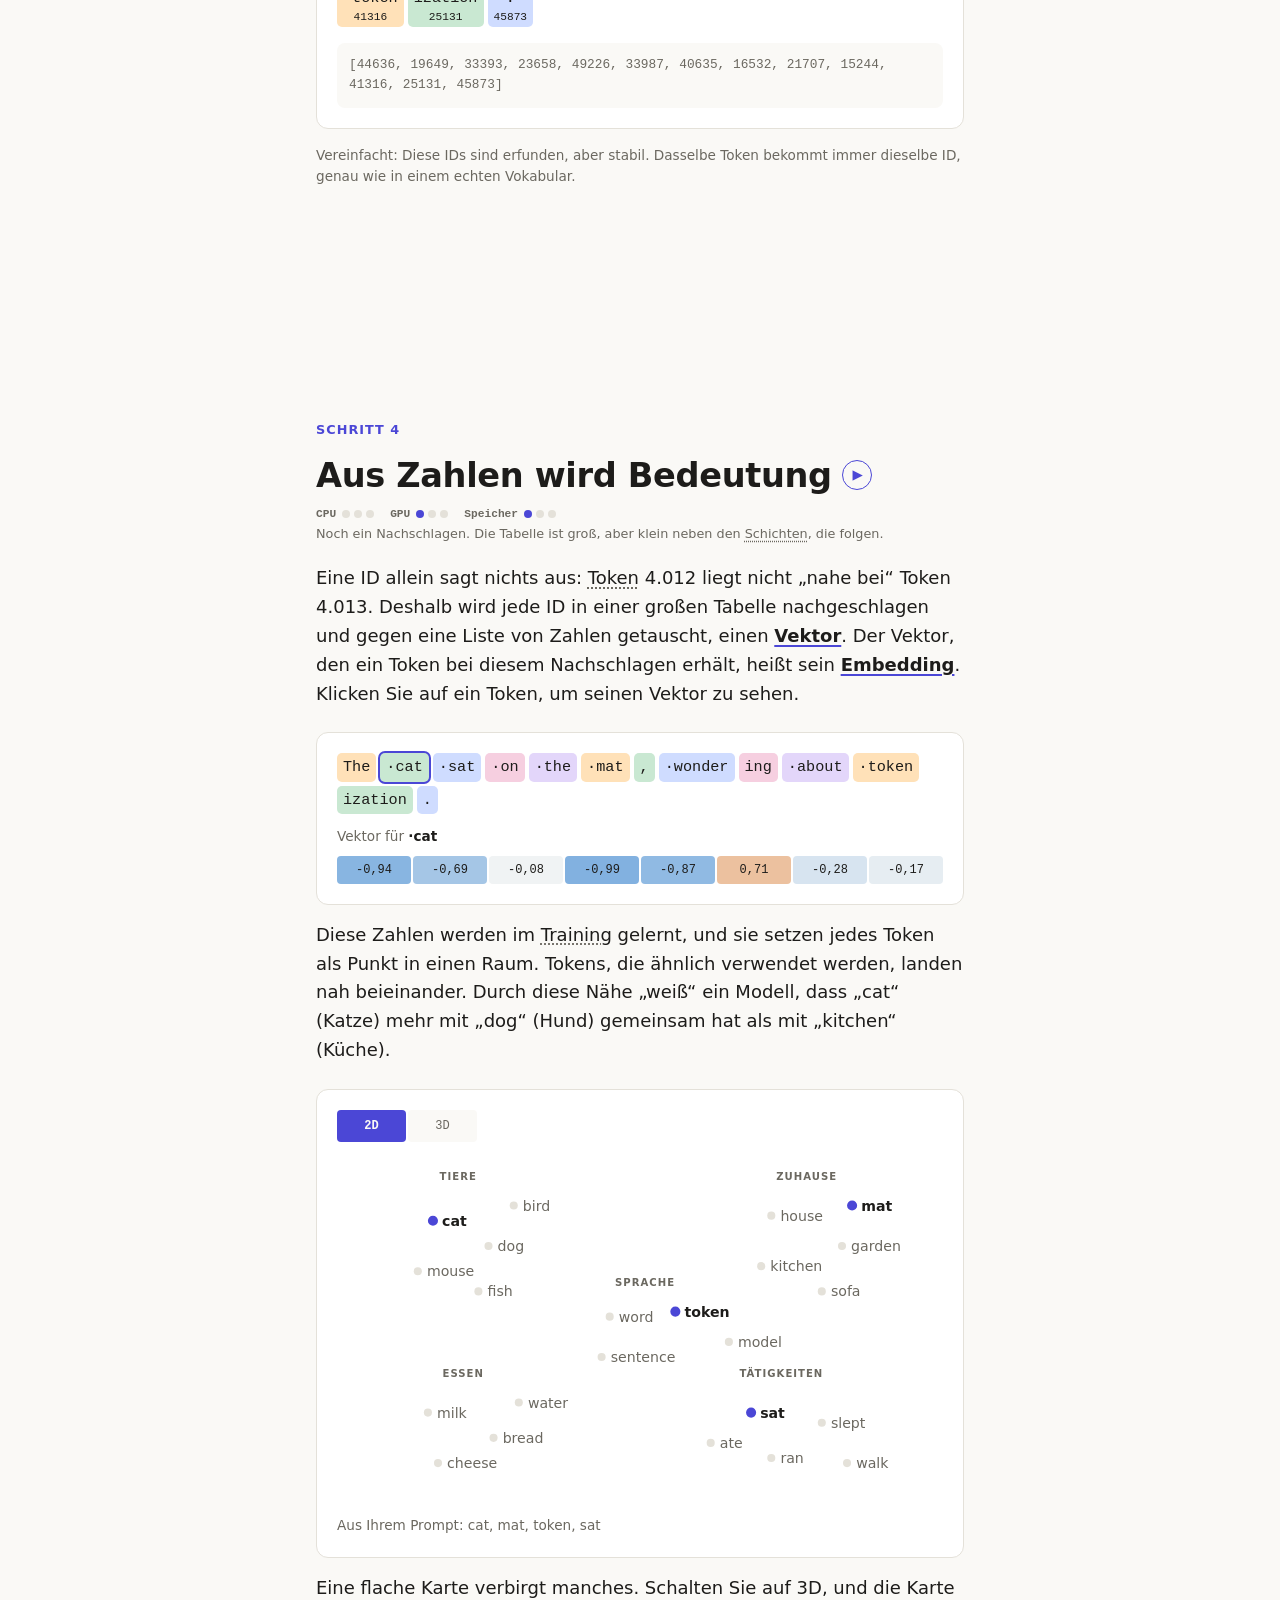
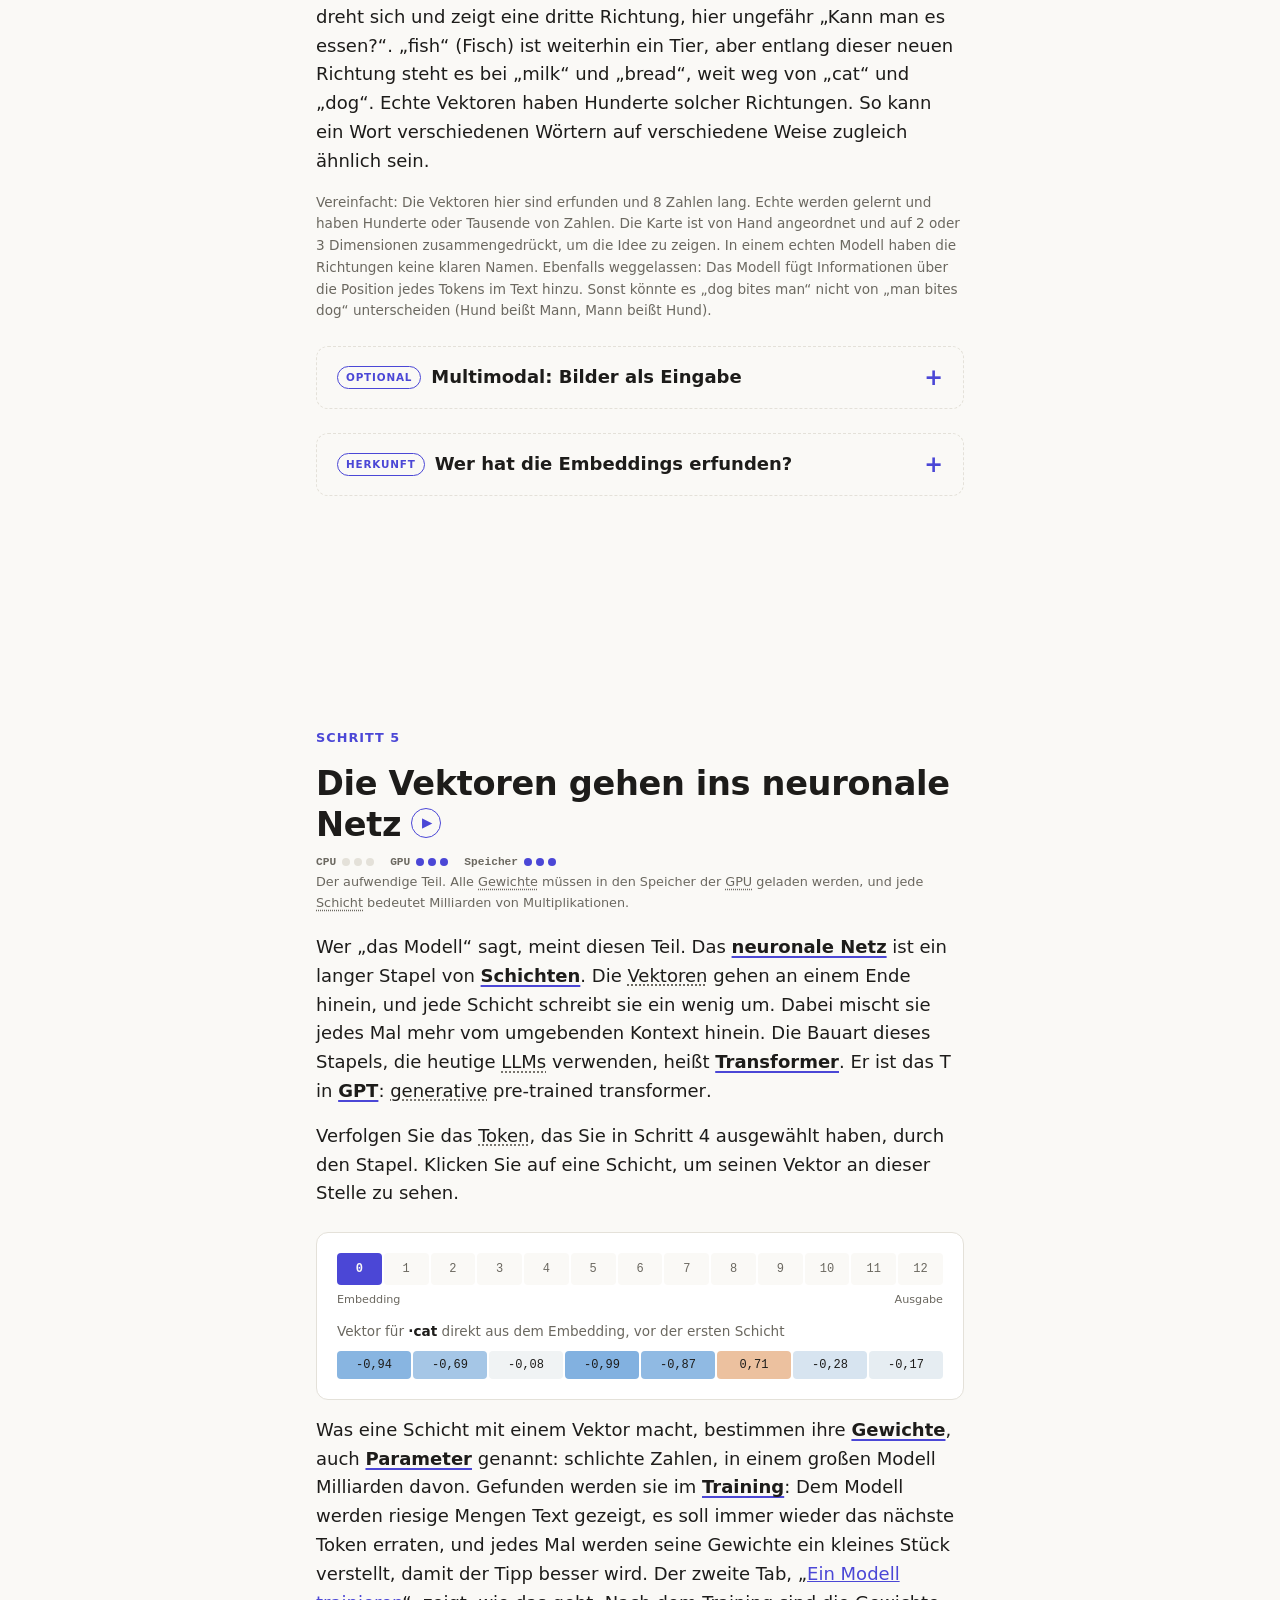
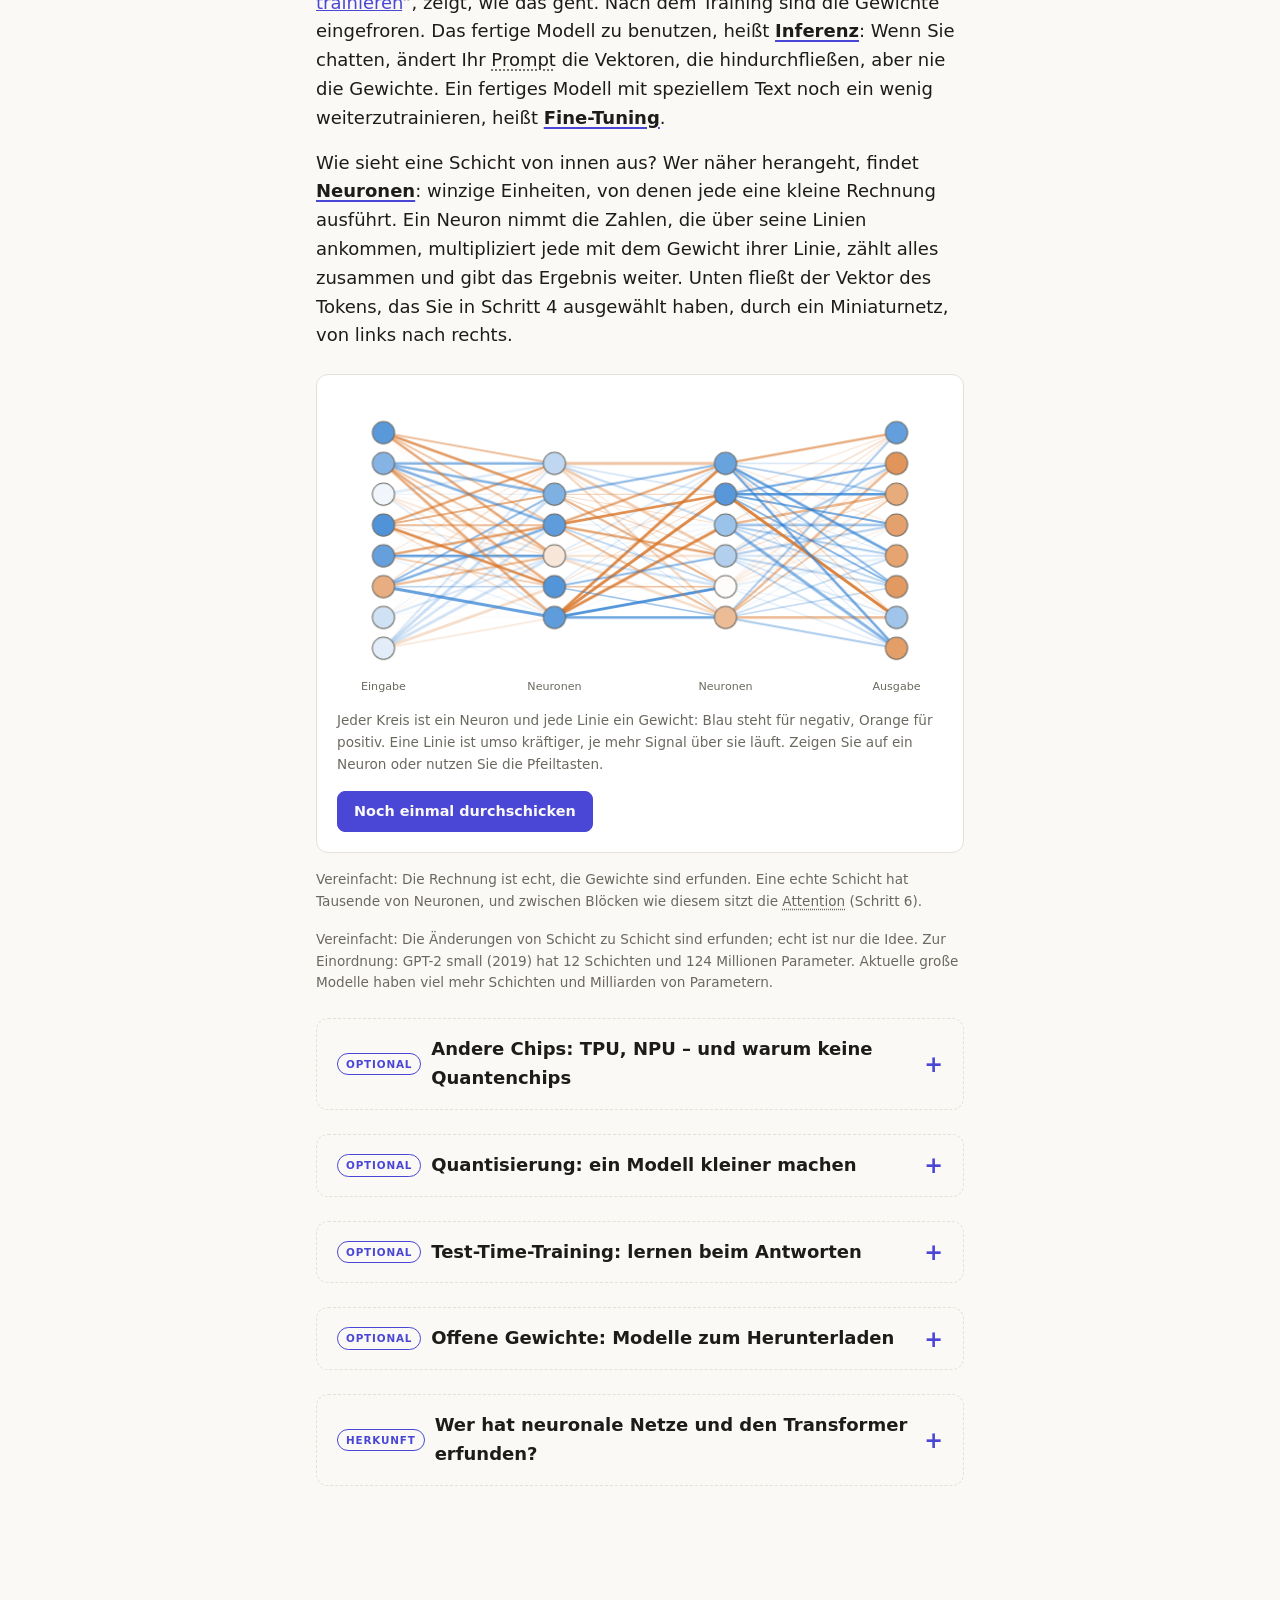
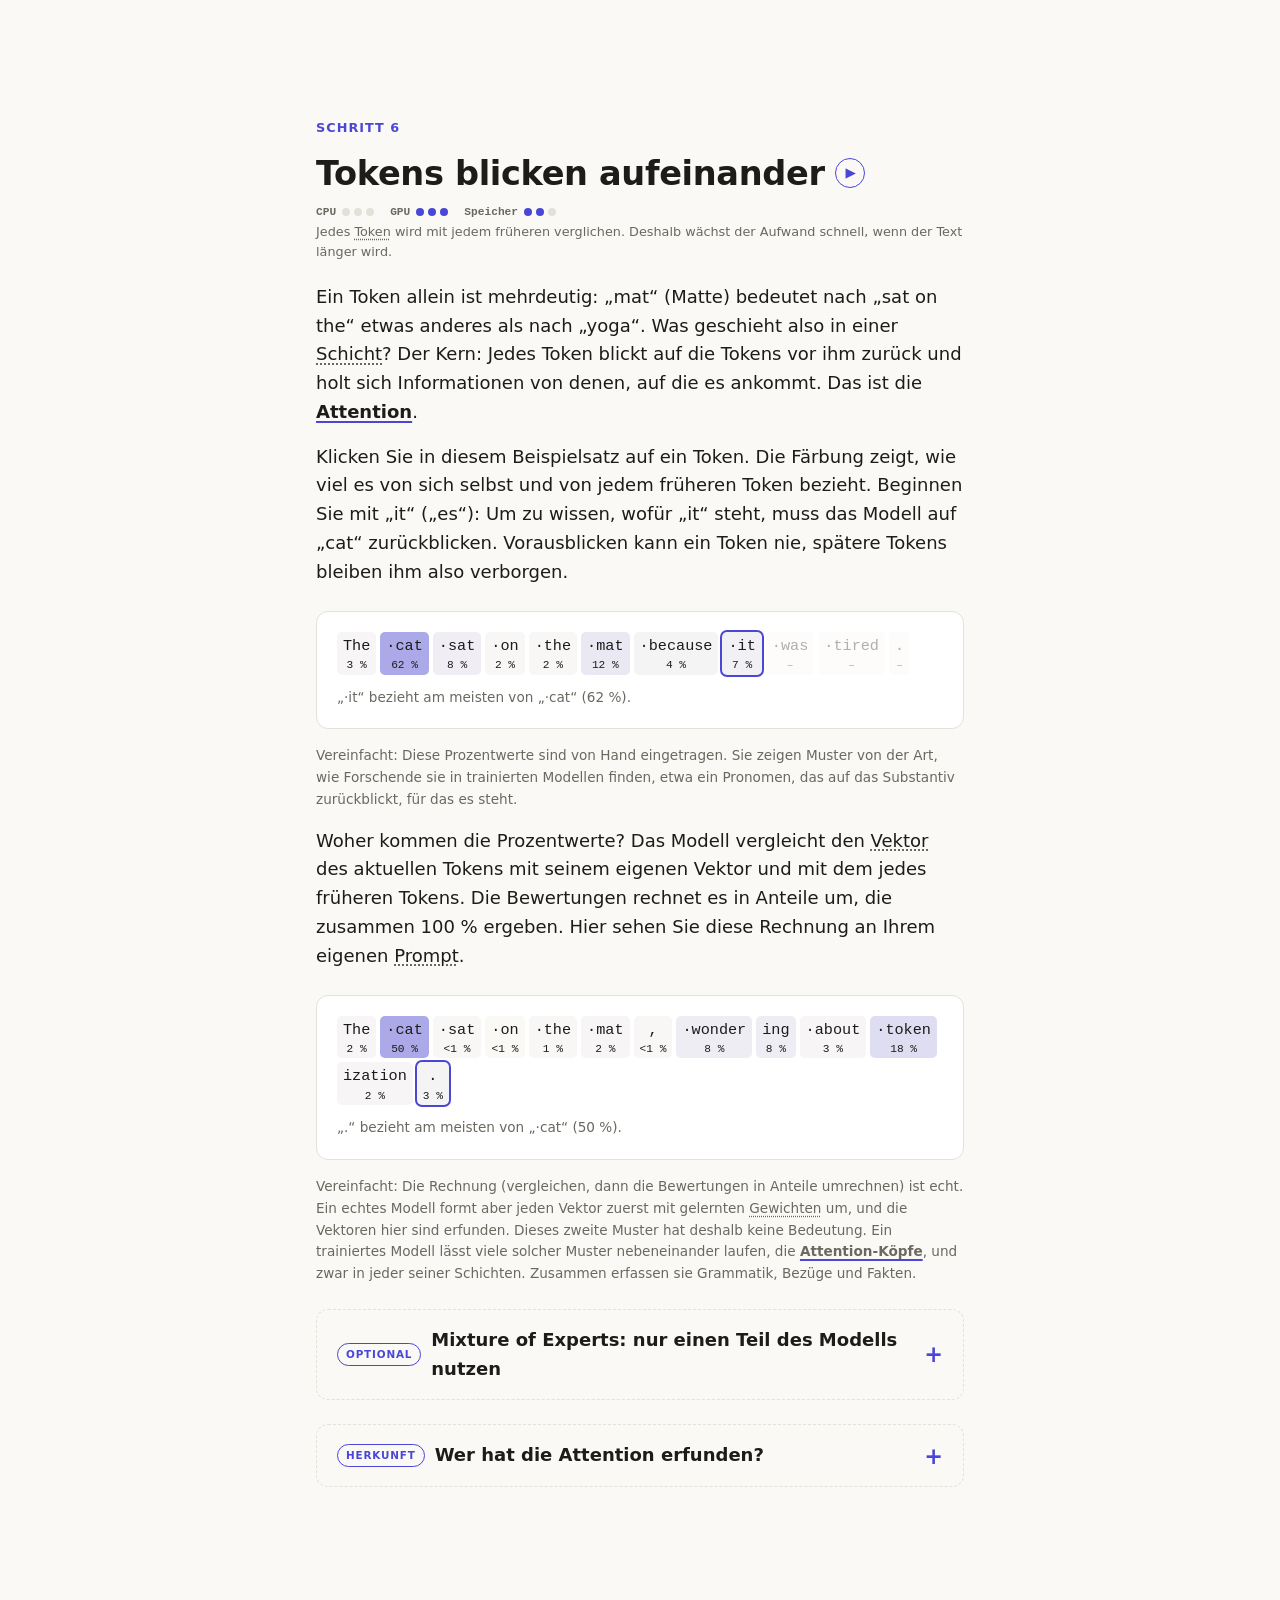
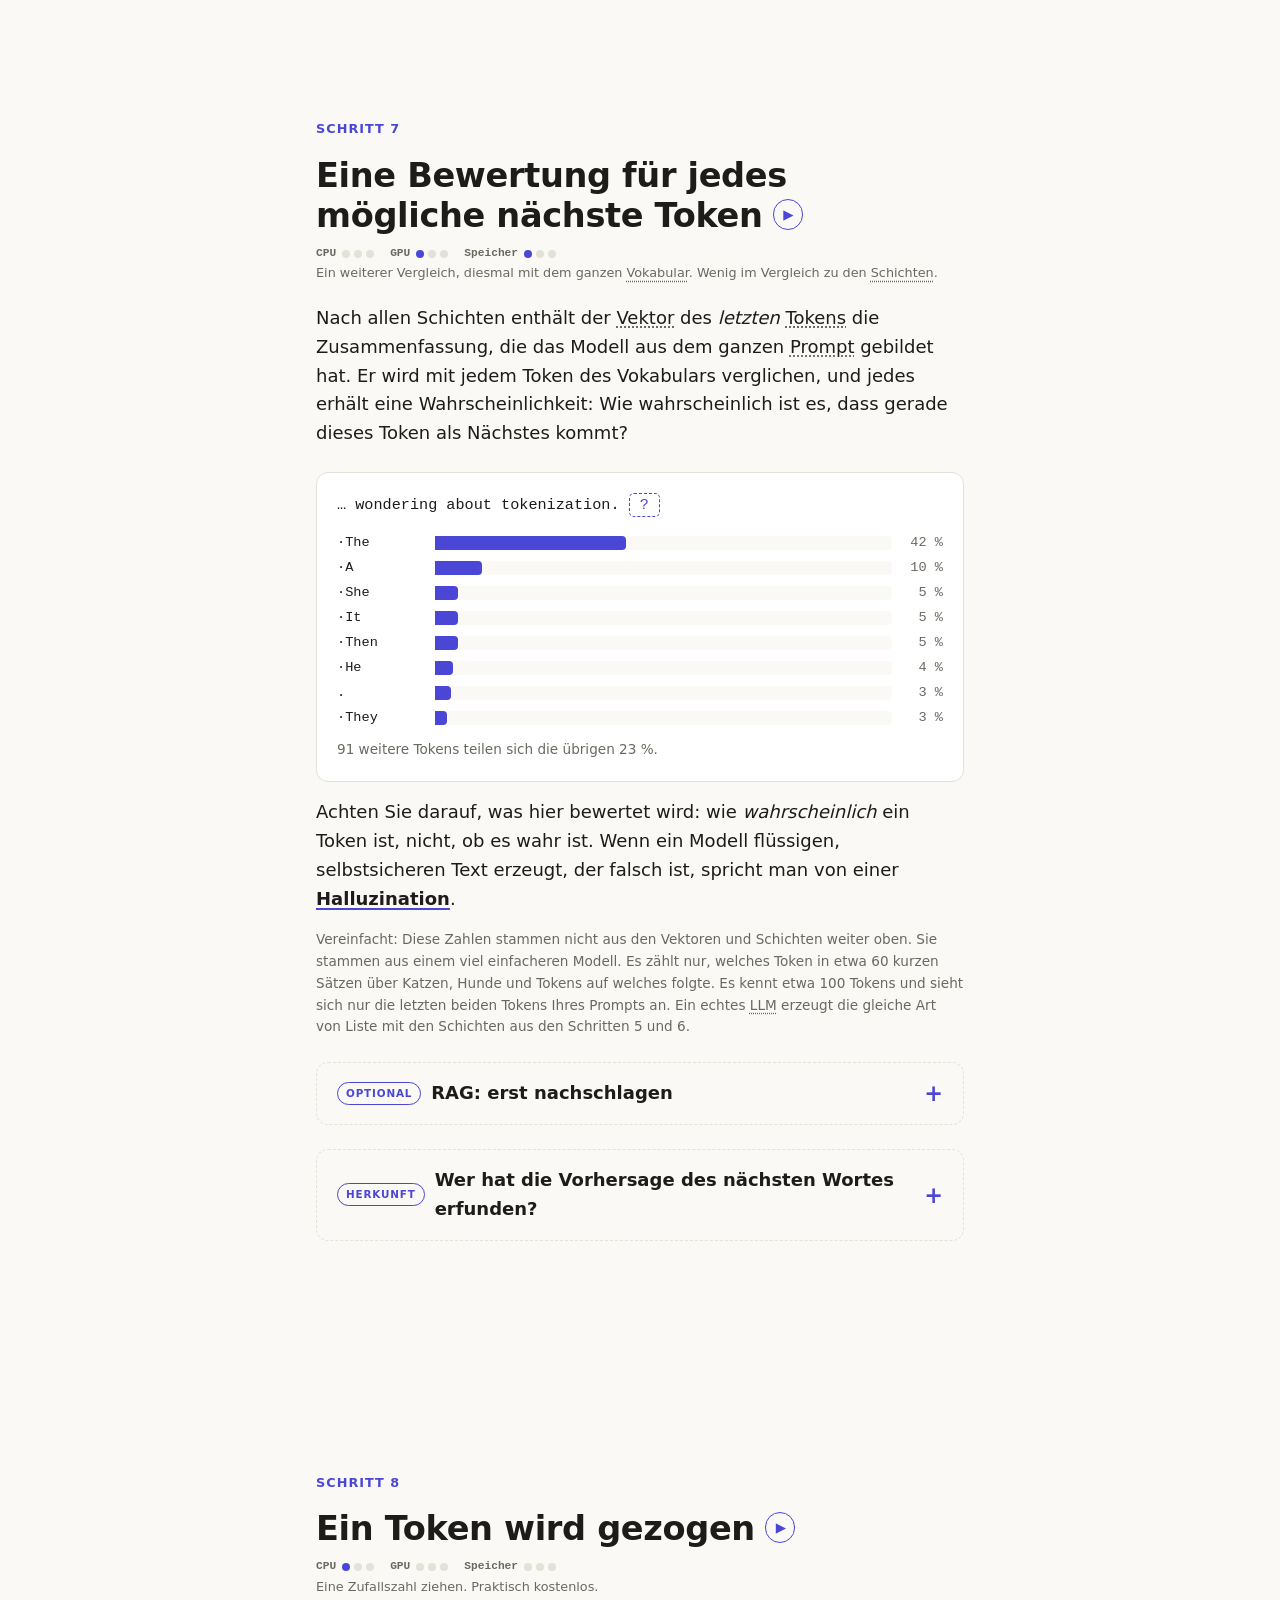
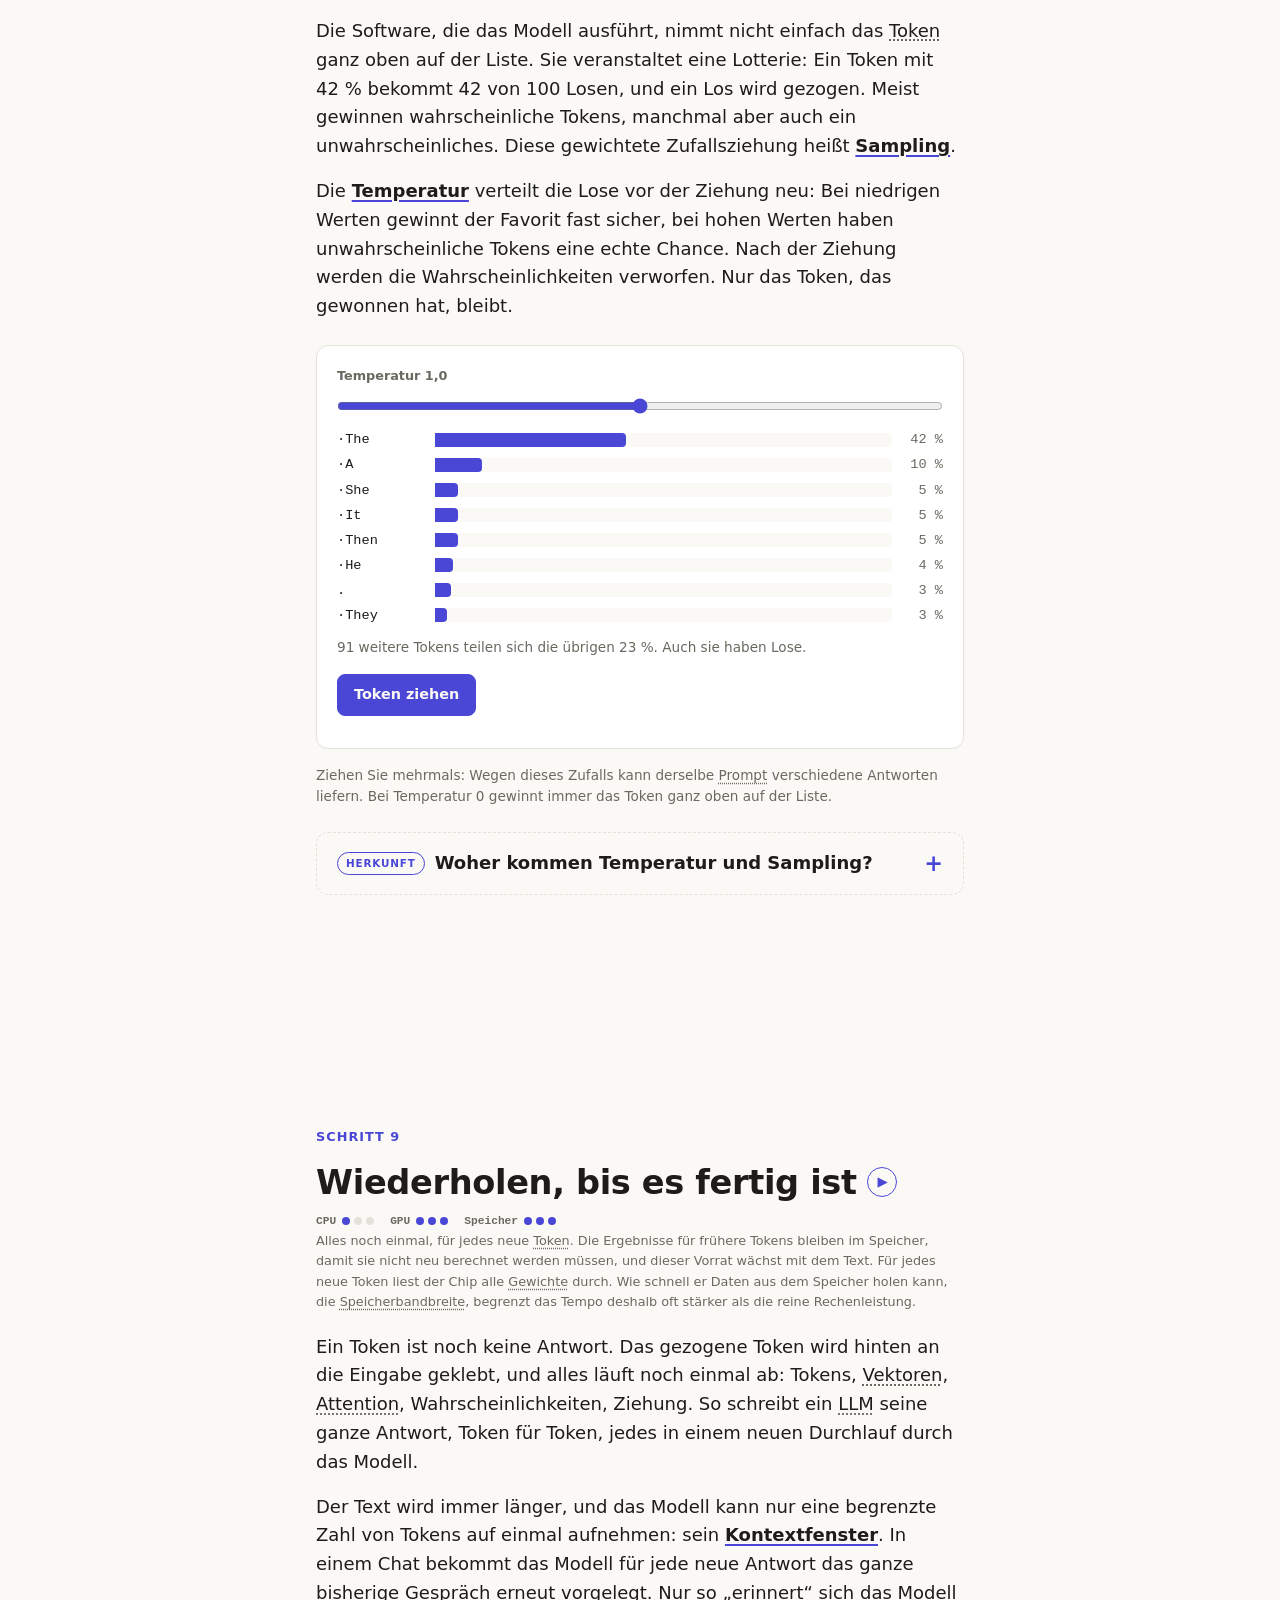
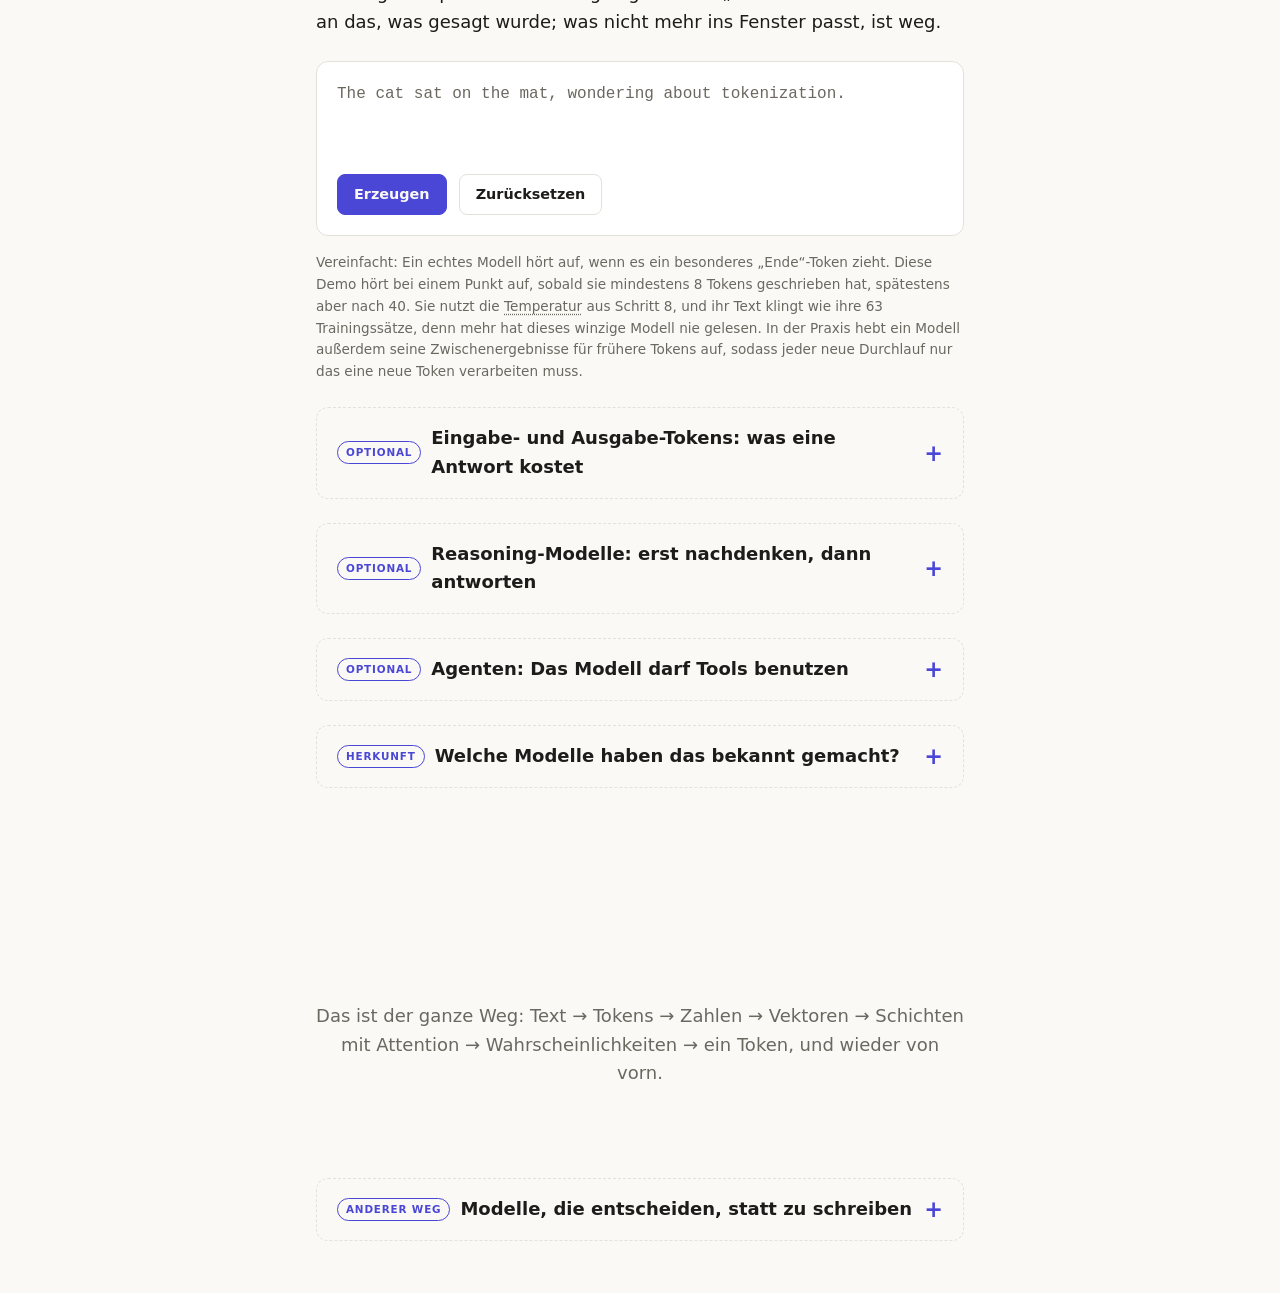
==== commit a09603cd: "feat(nav): add scheme and text size controls, fade the step dots - Reduce the search entry in the me" ====
--- a/de/index.html
+++ b/de/index.html
@@ -22,9 +22,9 @@
   <link rel="alternate" hreflang="x-default" href="https://mon3yp3nny.github.io/llm-course/">
   <link rel="icon" href="data:image/svg+xml,%3Csvg xmlns='http://www.w3.org/2000/svg' viewBox='0 0 32 32'%3E%3Ccircle cx='16' cy='16' r='15' fill='%234b47d6'/%3E%3Cpath d='M12.5 9.5v13l11-6.5z' fill='%23faf9f6'/%3E%3C/svg%3E">
   <!-- Steps start out invisible and fade in only when scripts run; without them every tab is shown in full. -->
-  <script>document.documentElement.classList.add('js')</script>
+  <script>{ const root = document.documentElement; root.classList.add('js'); try { root.dataset.theme = localStorage.getItem('theme') || ''; root.dataset.text = localStorage.getItem('text') || ''; } catch { /* storage refused */ } }</script>
   <link rel="stylesheet" href="../style.css">
-  <noscript><style>.view[hidden] { display: block; } .menu[hidden] { display: block; } .rail, .menu-open, .search-open, .toggle-extras, #view-search { display: none !important; }</style></noscript>
+  <noscript><style>.view[hidden] { display: block; } .menu[hidden] { display: block; } .rail, .menu-open, .search-open, .theme-open, .text-open, .toggle-extras, #view-search { display: none !important; }</style></noscript>
 </head>
 <body>
   <a class="skip" href="#content">Zum Inhalt springen</a>
@@ -35,8 +35,21 @@
     <div class="menu-top">
       <a class="search-open" id="search-open" href="#view-search" aria-label="Diesen Leitfaden durchsuchen" title="Suche ( / )">
         <svg viewBox="0 0 20 20" aria-hidden="true"><circle cx="8.5" cy="8.5" r="5.5"/><line x1="12.7" y1="12.7" x2="17" y2="17"/></svg>
-        <span>Suche</span>
       </a>
+      <button type="button" class="theme-open" id="theme-open" aria-label="Zwischen hell und dunkel wechseln" title="Zwischen hell und dunkel wechseln">
+        <svg class="sun" viewBox="0 0 20 20" aria-hidden="true"><circle cx="10" cy="10" r="3.5"/><path d="M10 2.5v1.5M10 16v1.5M2.5 10H4M16 10h1.5M4.7 4.7l1.1 1.1M14.2 14.2l1.1 1.1M4.7 15.3l1.1-1.1M14.2 5.8l1.1-1.1"/></svg>
+        <svg class="moon" viewBox="0 0 20 20" aria-hidden="true"><path d="M16.5 11.6A7 7 0 0 1 8.4 3.5a7 7 0 1 0 8.1 8.1z"/></svg>
+      </button>
+      <div class="sizes">
+        <button type="button" class="text-open" id="text-open" aria-expanded="false" aria-controls="text-list" aria-label="Textgröße" title="Textgröße">
+          <svg viewBox="0 0 20 20" aria-hidden="true"><path d="M1.5 16l3.2-8 3.2 8M2.7 13h4M9 16l4.5-12L18 16M10.6 12h5.8"/></svg>
+        </button>
+        <div class="text-list" id="text-list" hidden>
+          <button type="button" data-text="small">Klein</button>
+          <button type="button" data-text="">Mittel</button>
+          <button type="button" data-text="large">Groß</button>
+        </div>
+      </div>
       <nav class="languages" aria-label="Sprache">
         <button type="button" class="language-open" id="language-open" aria-expanded="false" aria-controls="language-list">DE</button>
         <div class="language-list" id="language-list" hidden>
--- a/style.css
+++ b/style.css
@@ -12,13 +12,17 @@
   --c4: #e3d6fa;
   --neg: #2f7fd1;
   --pos: #d9772b;
+  /* Which symbol the scheme button shows: the scheme it switches to. */
+  --sun: none;
+  --moon: block;
   --mono: ui-monospace, "SF Mono", Menlo, Consolas, monospace;
   /* Scrollbars, sliders and other parts the browser draws follow the scheme too. */
   color-scheme: light dark;
 }
 
+/* Dark follows the device, unless the scheme button in the menu has chosen one. */
 @media (prefers-color-scheme: dark) {
-  :root {
+  :root:not([data-theme="light"]) {
     --bg: #151517;
     --surface: #1e1e22;
     --text: #ecebe7;
@@ -32,15 +36,44 @@
     --c4: #44357a;
     --neg: #4d9be8;
     --pos: #e8914a;
+    --sun: block;
+    --moon: none;
   }
 }
 
+/* The same values again for a chosen dark scheme: keep the two lists alike. */
+:root[data-theme="dark"] {
+  --bg: #151517;
+  --surface: #1e1e22;
+  --text: #ecebe7;
+  --muted: #9a978f;
+  --border: #2f2f35;
+  --accent: #9d9aff;
+  --c0: #5c4320;
+  --c1: #24503a;
+  --c2: #2a3d70;
+  --c3: #5e2c45;
+  --c4: #44357a;
+  --neg: #4d9be8;
+  --pos: #e8914a;
+  --sun: block;
+  --moon: none;
+  color-scheme: dark;
+}
+
+:root[data-theme="light"] { color-scheme: light; }
+
 * { box-sizing: border-box; }
+
+/* The text sizes offered in the menu, beside the usual one; every size on the
+   page is measured from this one. */
+:root[data-text="small"] { font-size: 87.5%; }
+:root[data-text="large"] { font-size: 115%; }
 
 html {
   scroll-behavior: smooth;
   /* A jump or a Tab press never ends underneath the fixed tabs. */
-  scroll-padding-top: 64px;
+  scroll-padding-top: 72px;
   -webkit-text-size-adjust: 100%;
   text-size-adjust: 100%;
 }
@@ -159,11 +192,18 @@
 }
 
 /* Menu: one button in the top left corner opens a panel with the tabs, the
-   search and the languages. */
+   search, the scheme, the text size and the languages. */
 .menu-open,
-.search-open {
+.search-open,
+.theme-open,
+.text-open {
   display: flex;
   align-items: center;
+  justify-content: center;
+  width: 36px;
+  height: 36px;
+  padding: 0;
+  border-radius: 50%;
   background: var(--surface);
   color: var(--muted);
   border: 1px solid var(--border);
@@ -175,25 +215,30 @@
   top: 12px;
   left: 12px;
   z-index: 6;
-  justify-content: center;
-  width: 36px;
-  height: 36px;
-  padding: 0;
-  border-radius: 50%;
+  /* The size a finger needs. */
+  width: 44px;
+  height: 44px;
 }
 
 .menu-open:focus-visible,
 .menu-open[aria-expanded="true"],
-.search-open:focus-visible { color: var(--accent); border-color: var(--accent); }
+.search-open:focus-visible,
+.theme-open:focus-visible,
+.text-open:focus-visible,
+.text-open[aria-expanded="true"] { color: var(--accent); border-color: var(--accent); }
 
 /* Hover styles only where there is a pointer; on a touch screen they would stick after a tap. */
 @media (hover: hover) {
   .menu-open:hover,
-  .search-open:hover { color: var(--accent); border-color: var(--accent); }
+  .search-open:hover,
+  .theme-open:hover,
+  .text-open:hover { color: var(--accent); border-color: var(--accent); }
 }
 
 .menu-open svg,
-.search-open svg {
+.search-open svg,
+.theme-open svg,
+.text-open svg {
   width: 16px;
   height: 16px;
   flex: none;
@@ -201,11 +246,23 @@
   stroke: currentColor;
   stroke-width: 2;
   stroke-linecap: round;
-}
+  stroke-linejoin: round;
+}
+
+.menu-open svg {
+  width: 20px;
+  height: 20px;
+}
+
+/* Two letters in one symbol: thinner lines keep them apart. */
+.text-open svg { stroke-width: 1.6; }
+
+.theme-open .sun { display: var(--sun); }
+.theme-open .moon { display: var(--moon); }
 
 .menu {
   position: fixed;
-  top: 56px;
+  top: 64px;
   left: 12px;
   z-index: 6;
   display: flex;
@@ -213,7 +270,7 @@
   gap: 10px;
   width: 240px;
   max-width: calc(100vw - 24px);
-  max-height: calc(100dvh - 68px);
+  max-height: calc(100dvh - 76px);
   overflow-y: auto;
   overscroll-behavior: contain;
   padding: 10px;
@@ -225,7 +282,7 @@
 
 .menu[hidden] { display: none; }
 
-/* The first row: the search, and beside it the language. */
+/* The first row: the search, the scheme and the text size, and at its end the language. */
 .menu-top {
   display: flex;
   gap: 6px;
@@ -235,6 +292,13 @@
   display: flex;
   flex-direction: column;
   gap: 2px;
+}
+
+/* A line sets the parts off from the row above them. */
+.tabs::before {
+  content: "";
+  margin: 0 12px 8px;
+  border-top: 1px solid var(--border);
 }
 
 .tabs a {
@@ -272,21 +336,14 @@
 
 .step a { color: var(--accent); }
 
-/* In the menu the way to the search looks like its field. */
-.search-open {
-  flex: 1;
-  gap: 8px;
-  text-decoration: none;
-  min-width: 0;
-  padding: 7px 12px;
-  border-radius: 99px;
-  font: inherit;
-  font-size: 0.85rem;
-  font-weight: 600;
-}
-
 /* Language: a button shows the current one and opens a list of the others. */
-.languages { position: relative; }
+.languages {
+  position: relative;
+  margin-left: auto;
+}
+
+/* Text size: its button opens a list in the same way. */
+.sizes { position: relative; }
 
 .language-open {
   height: 100%;
@@ -314,7 +371,8 @@
 .language-open:focus-visible,
 .language-open[aria-expanded="true"] { color: var(--accent); border-color: var(--accent); }
 
-.language-list {
+.language-list,
+.text-list {
   position: absolute;
   top: calc(100% + 6px);
   right: 0;
@@ -329,10 +387,28 @@
   box-shadow: 0 8px 24px rgb(0 0 0 / 0.12);
 }
 
+.text-list {
+  right: auto;
+  left: 0;
+}
+
 .language-list[hidden],
+.text-list[hidden],
 .language-list a[aria-current="true"] { display: none; }
 
-.language-list a {
+.text-list button {
+  background: none;
+  border: 0;
+  font: inherit;
+  text-align: left;
+  cursor: pointer;
+}
+
+/* The size in use is marked, not left out: all three stay in their order. */
+.text-list button[aria-current="true"] { color: var(--accent); }
+
+.language-list a,
+.text-list button {
   padding: 5px 12px;
   border-radius: 99px;
   color: var(--muted);
@@ -341,14 +417,16 @@
   text-decoration: none;
 }
 
-.language-list a:focus-visible {
+.language-list a:focus-visible,
+.text-list button:focus-visible {
   outline: 2px solid var(--accent);
   outline-offset: 2px;
 }
 
 @media (hover: hover) {
   .language-open:hover { color: var(--accent); border-color: var(--accent); }
-  .language-list a:hover { color: var(--accent); }
+  .language-list a:hover,
+  .text-list button:hover { color: var(--accent); }
 }
 
 /* Search: a part of its own, reached from the menu. It looks through every
@@ -1456,7 +1534,7 @@
 
 .time-bar {
   position: sticky;
-  top: 56px;
+  top: 64px;
   z-index: 4;
   display: flex;
   align-items: baseline;
@@ -1800,8 +1878,8 @@
 
 .alt-path { padding-bottom: 4vh; }
 
-/* Glossary: a compact reference list. It is wider than the text column and
-   flows into as many columns as fit. */
+/* Glossary: a reference list. It is wider than the text column and flows
+   into two columns where they fit. */
 .glossary {
   position: relative;
   left: 50%;
@@ -1811,15 +1889,13 @@
 }
 
 .glossary dl {
-  columns: 270px 3;
-  column-gap: 32px;
+  columns: 340px 2;
+  column-gap: 40px;
   margin: 20px 0 0;
-  font-size: 0.82rem;
-  line-height: 1.45;
 }
 
 .glossary dl > div {
-  margin: 0 0 9px;
+  margin: 0 0 14px;
   break-inside: avoid;
 }
 
@@ -1839,12 +1915,13 @@
 
 .glossary a {
   color: var(--accent);
-  font-size: 0.72rem;
+  font-size: 0.85em;
   font-weight: 600;
   white-space: nowrap;
 }
 
-/* Side rail */
+/* Side rail. It shows while the page moves and fades away when it rests;
+   the pointer or the Tab key brings it back. */
 .rail {
   position: fixed;
   top: 50%;
@@ -1853,6 +1930,20 @@
   display: flex;
   flex-direction: column;
   gap: 10px;
+  opacity: 0;
+  transition: opacity 0.4s;
+}
+
+.rail.moving,
+.rail:focus-within { opacity: 1; }
+
+@media (hover: hover) {
+  .rail:hover { opacity: 1; }
+}
+
+/* On a touch screen nothing shows a hidden dot first, so it cannot be tapped by accident. */
+@media (hover: none) {
+  .rail:not(.moving) { pointer-events: none; }
 }
 
 .rail a {
@@ -1918,7 +2009,7 @@
   html { scroll-behavior: auto; }
   .js .step { opacity: 1; transform: none; transition: none; }
   .scroll-hint { animation: none; }
-  .bar-fill, .chip, .event::after, .rail .dot, .rail .label, #neural-net line { transition: none; }
+  .bar-fill, .chip, .event::after, .rail, .rail .dot, .rail .label, #neural-net line { transition: none; }
 }
 
 /* Windows high-contrast mode drops background colours, so whatever is shown
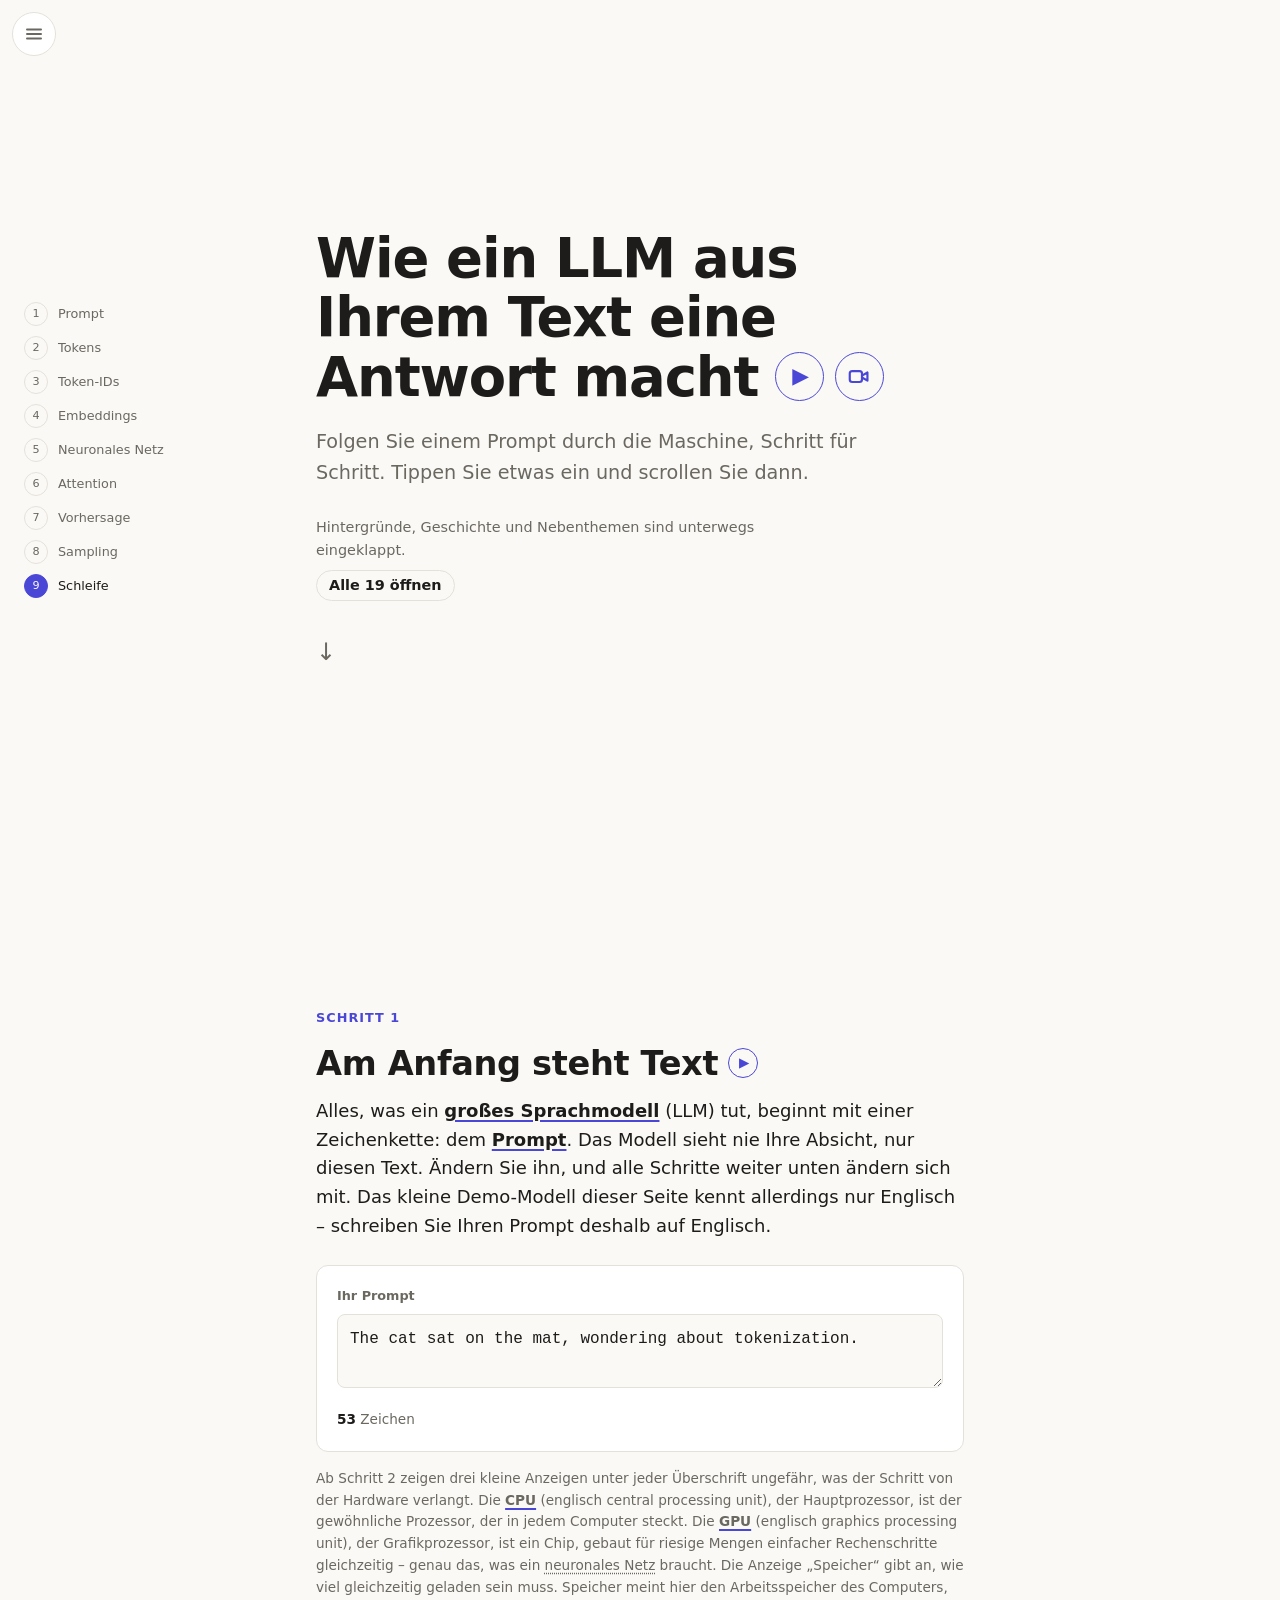
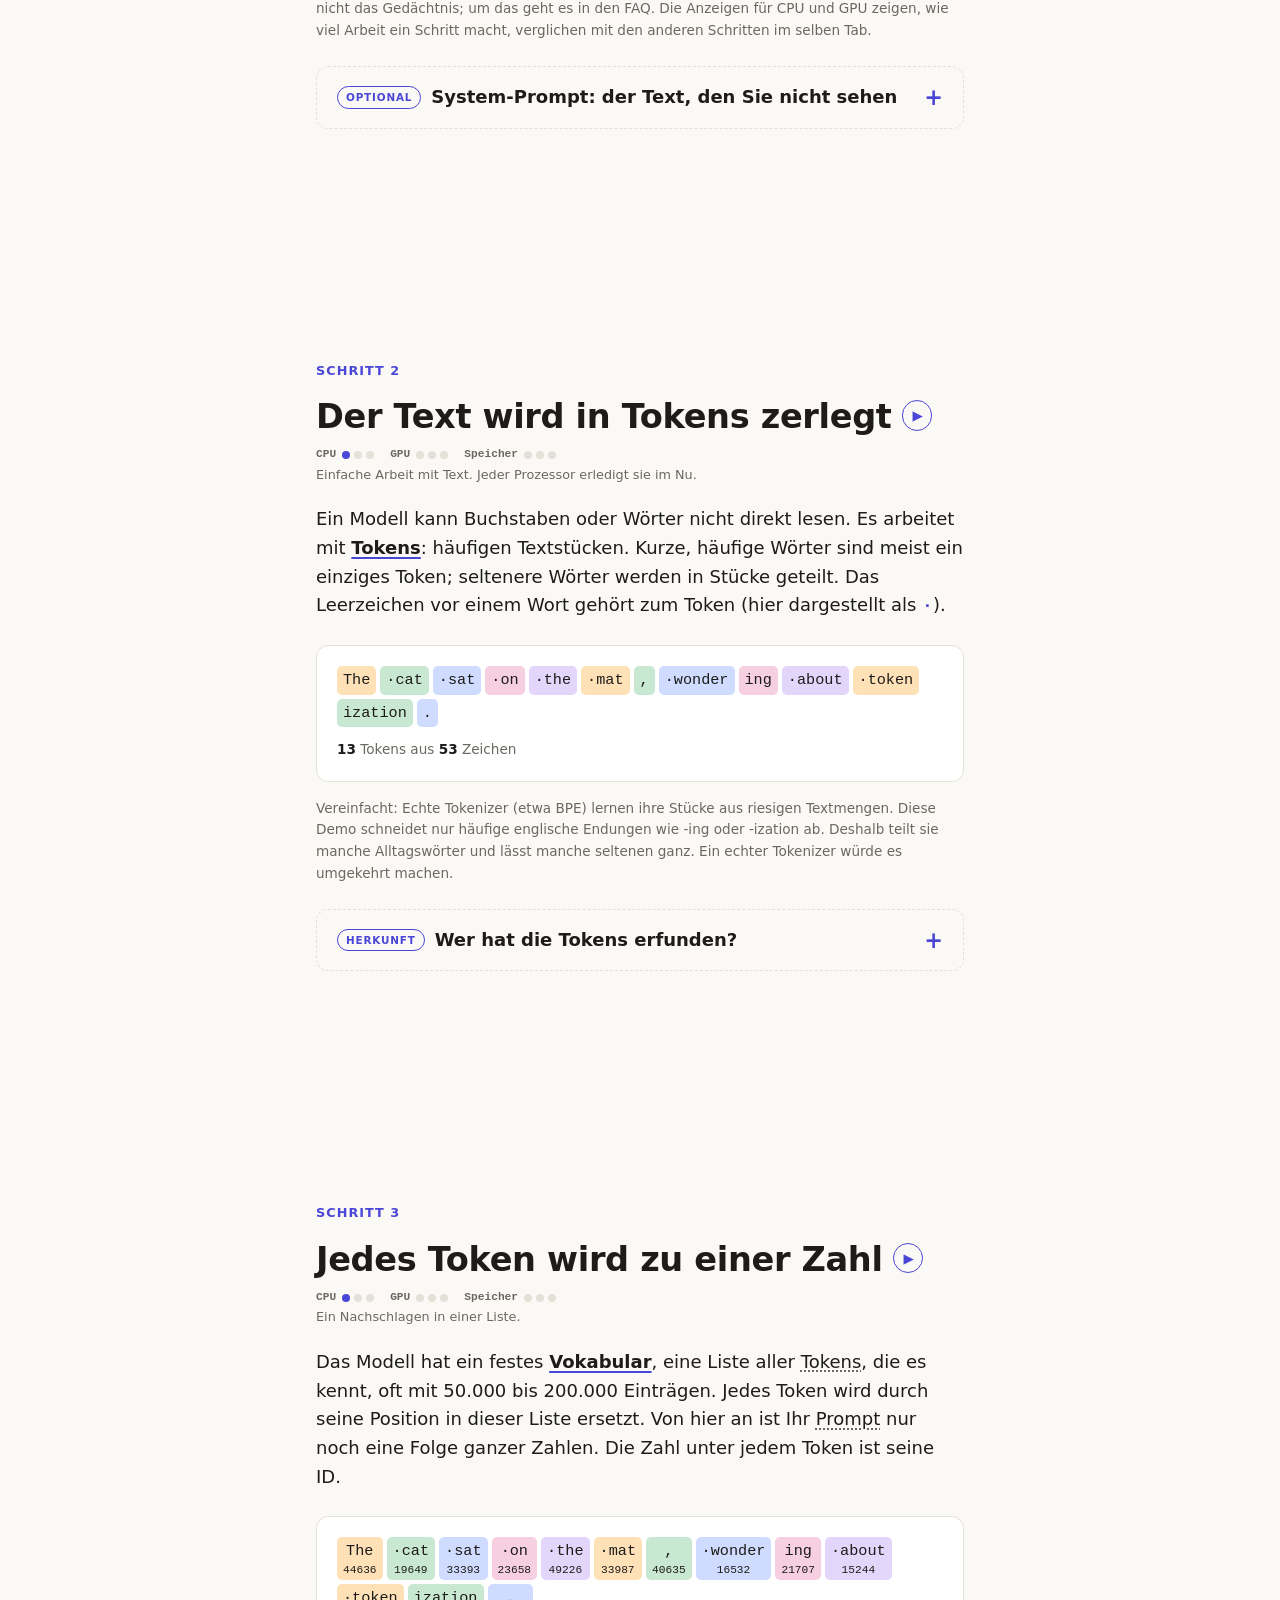
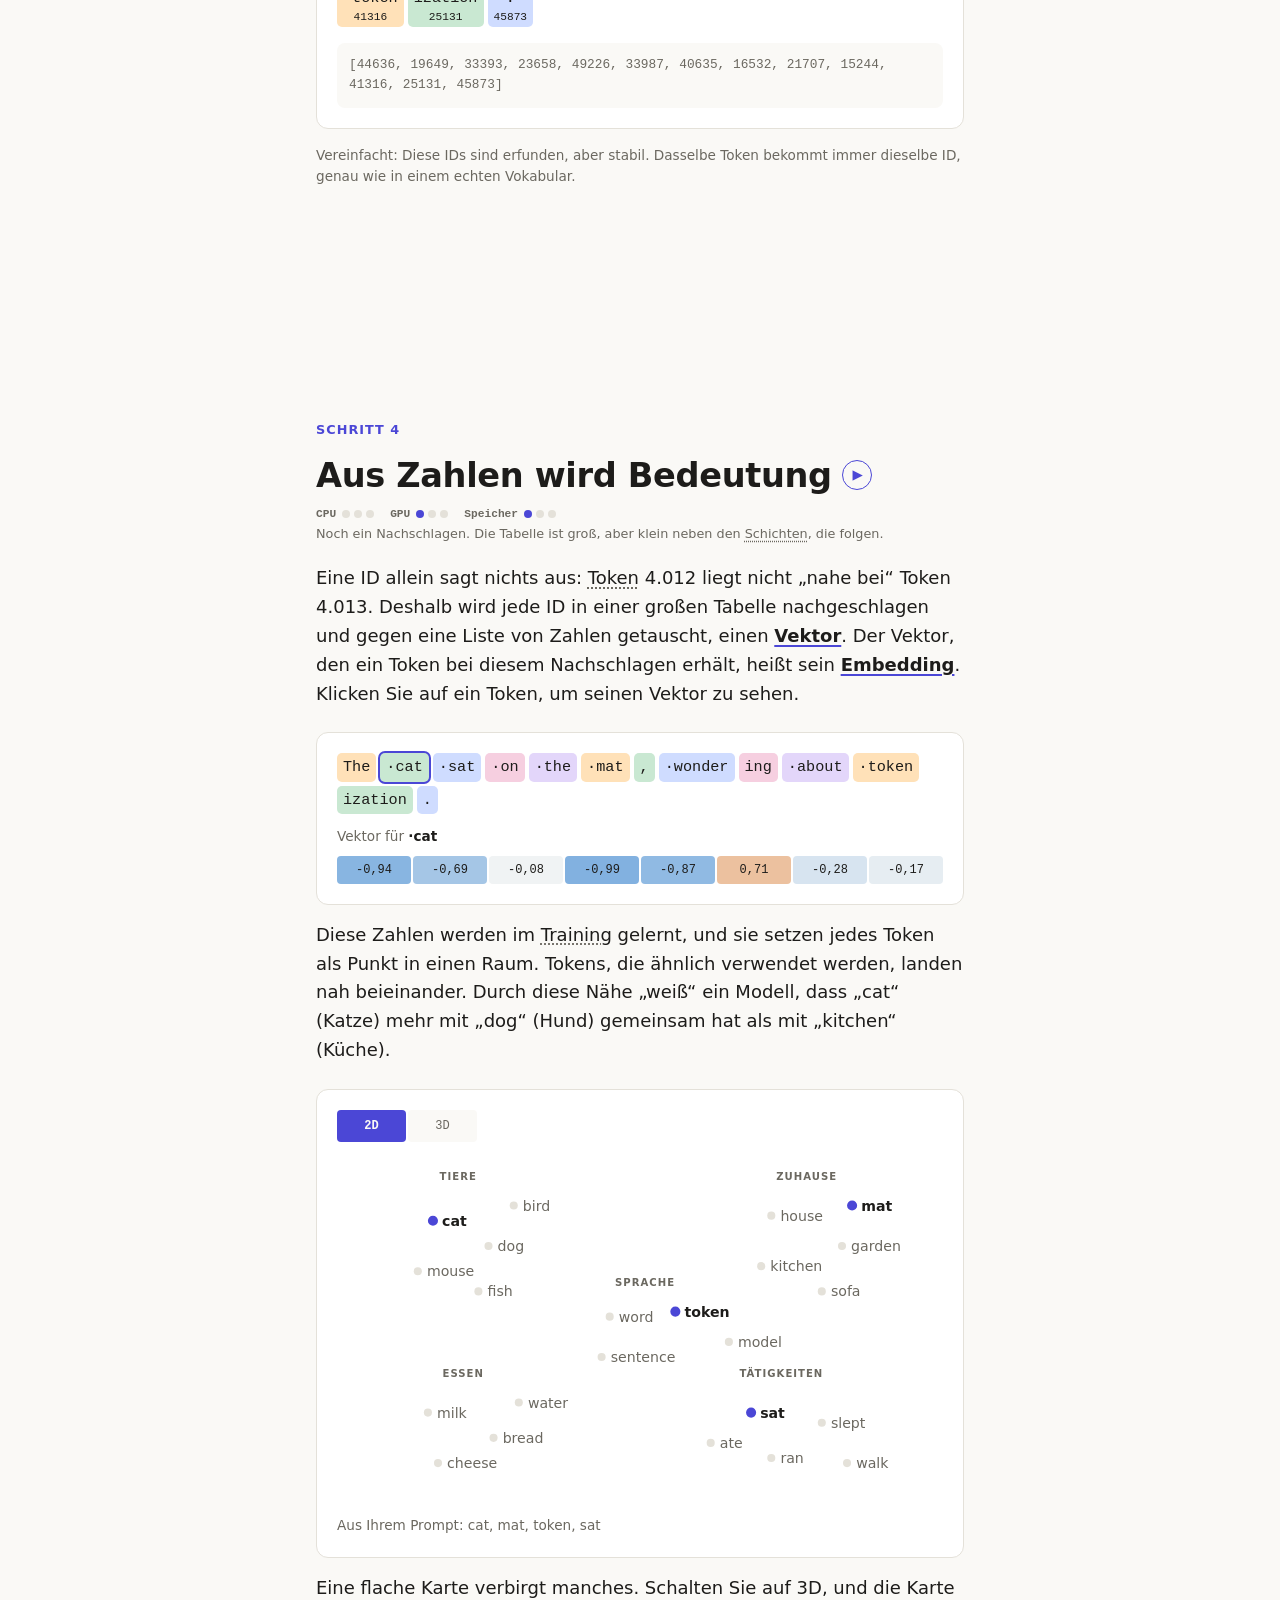
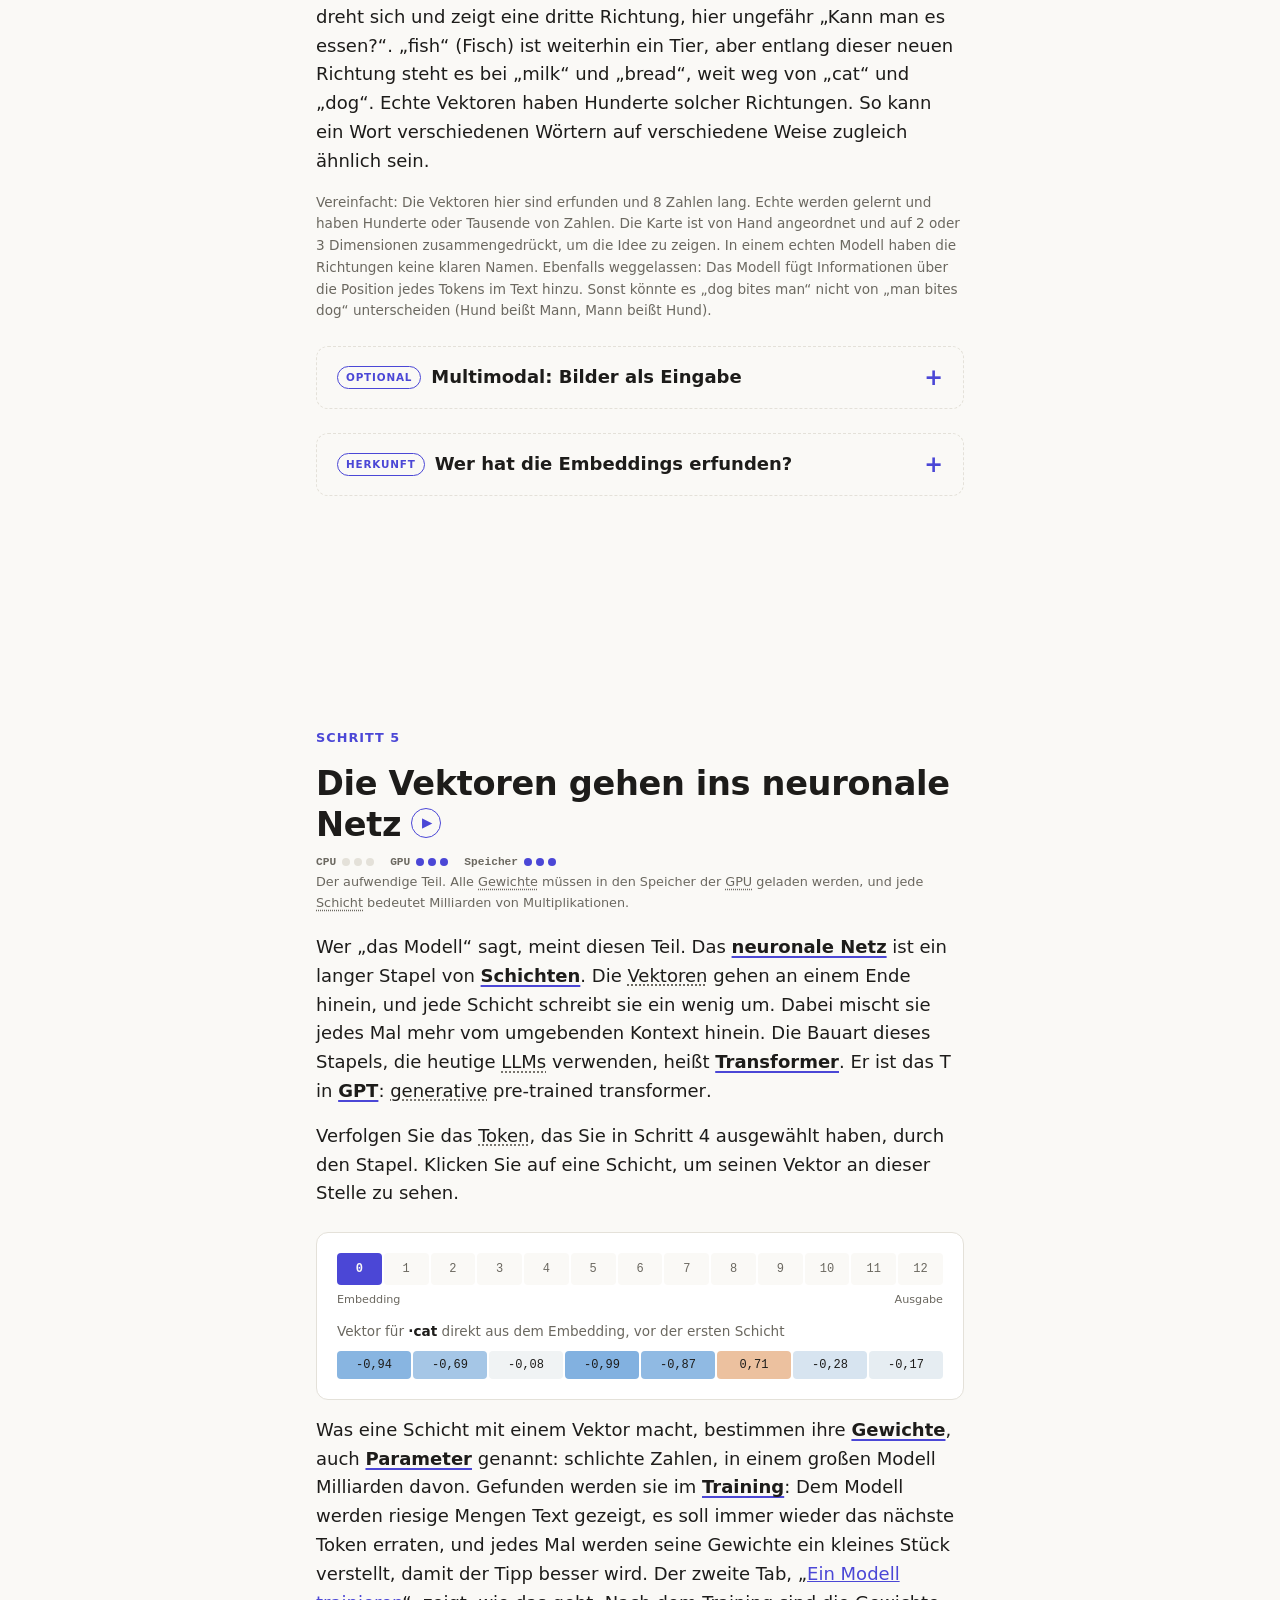
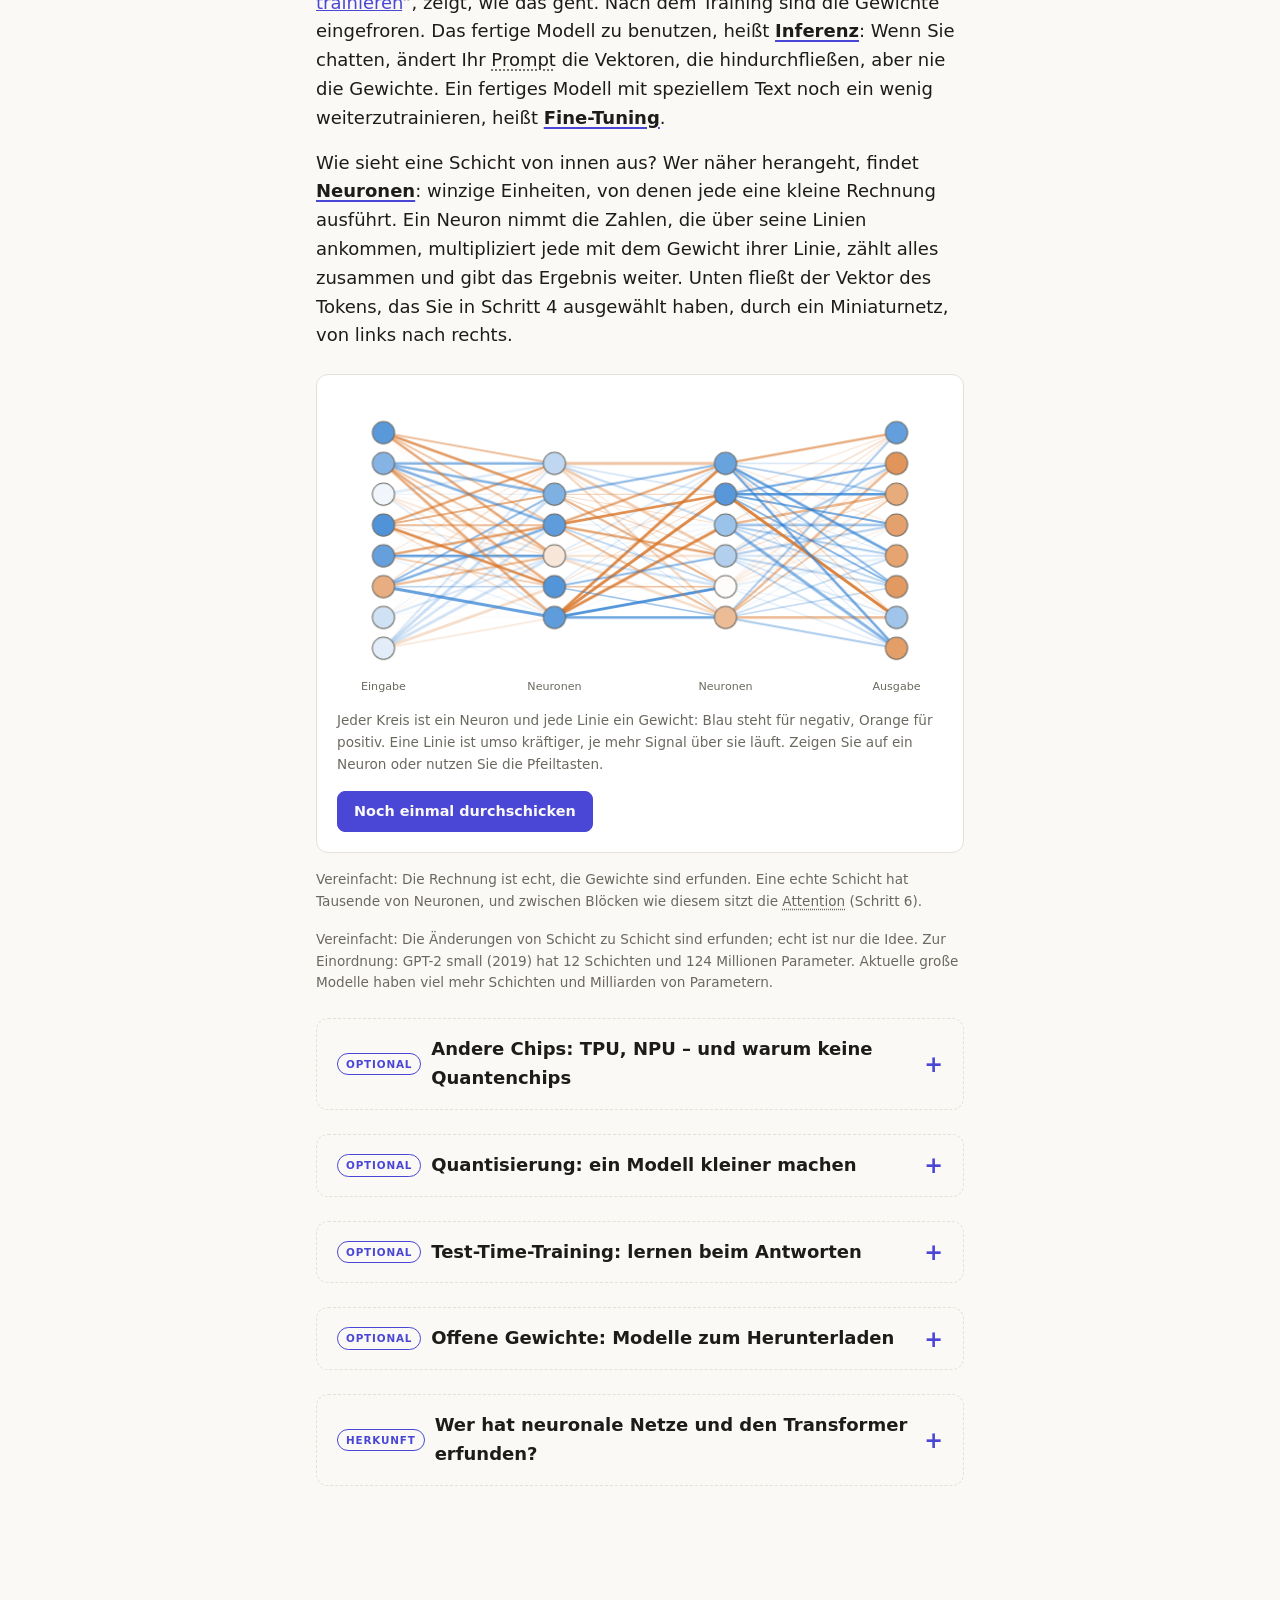
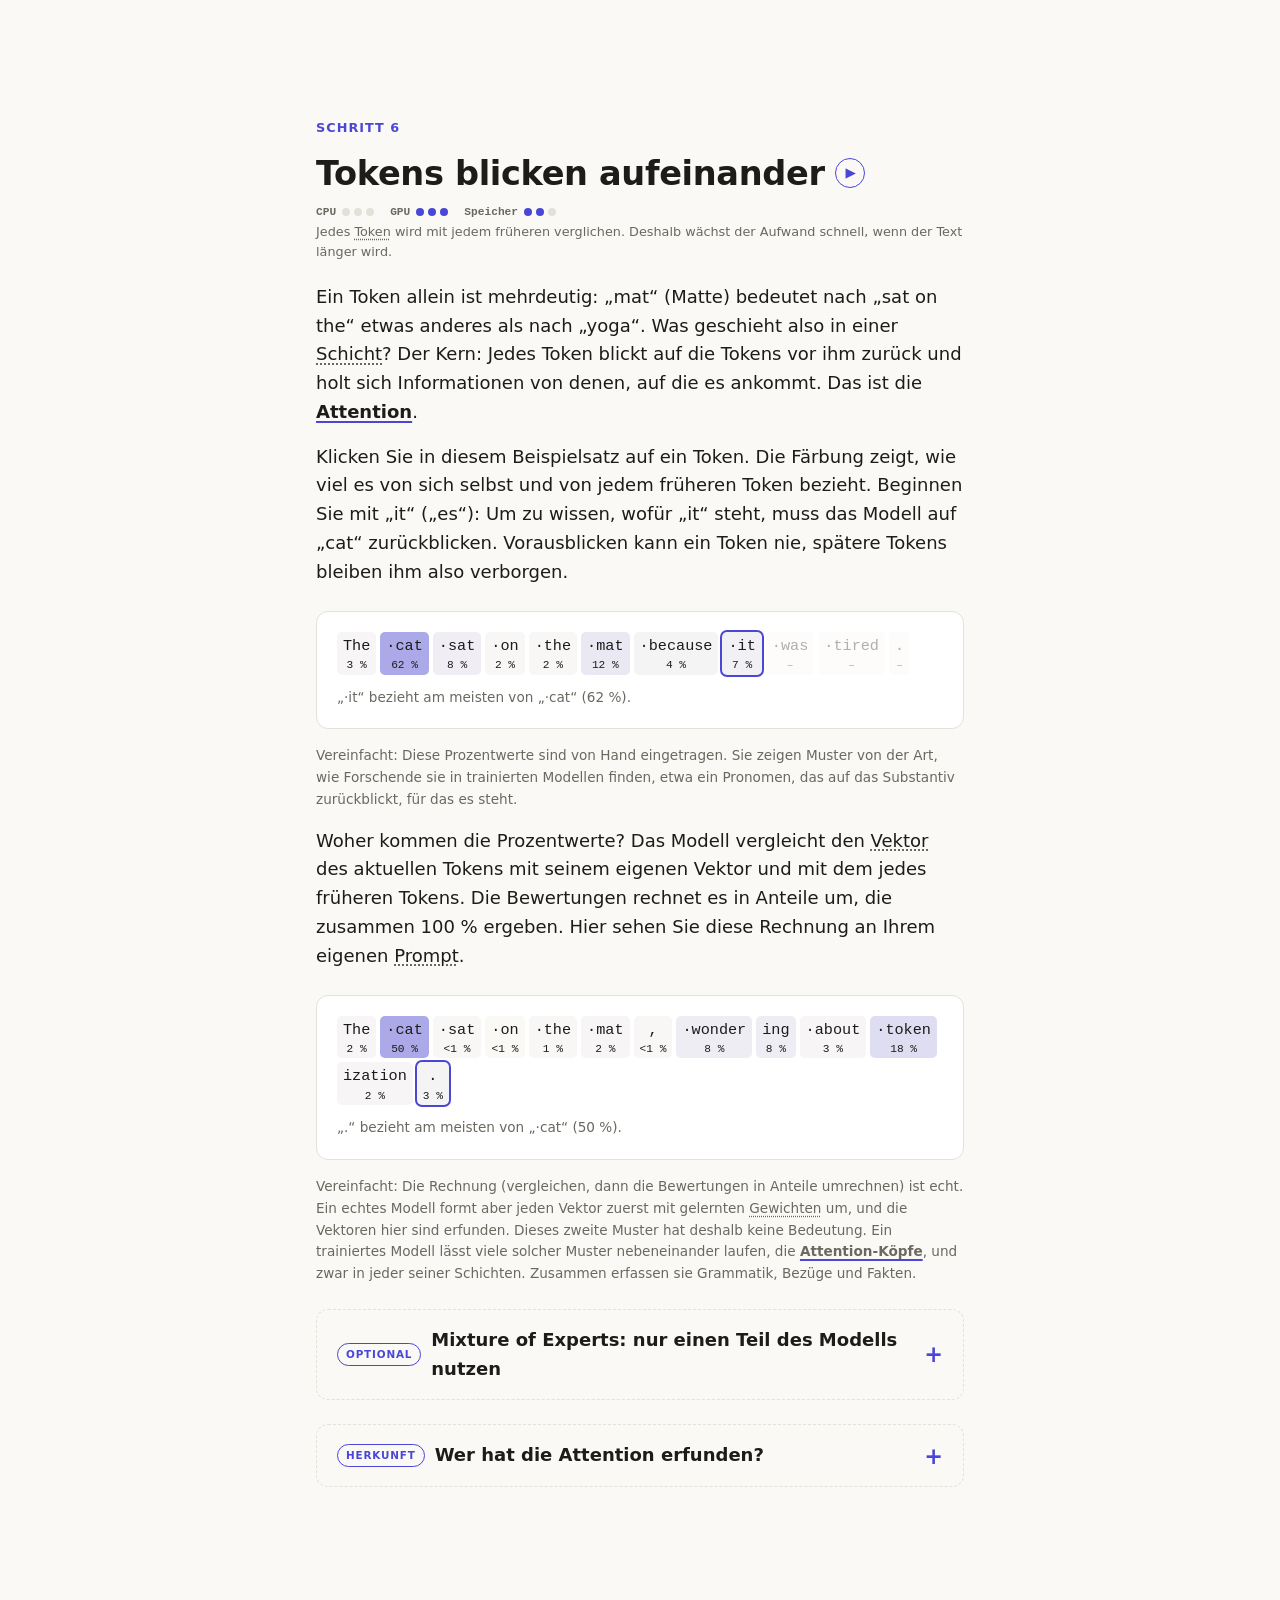
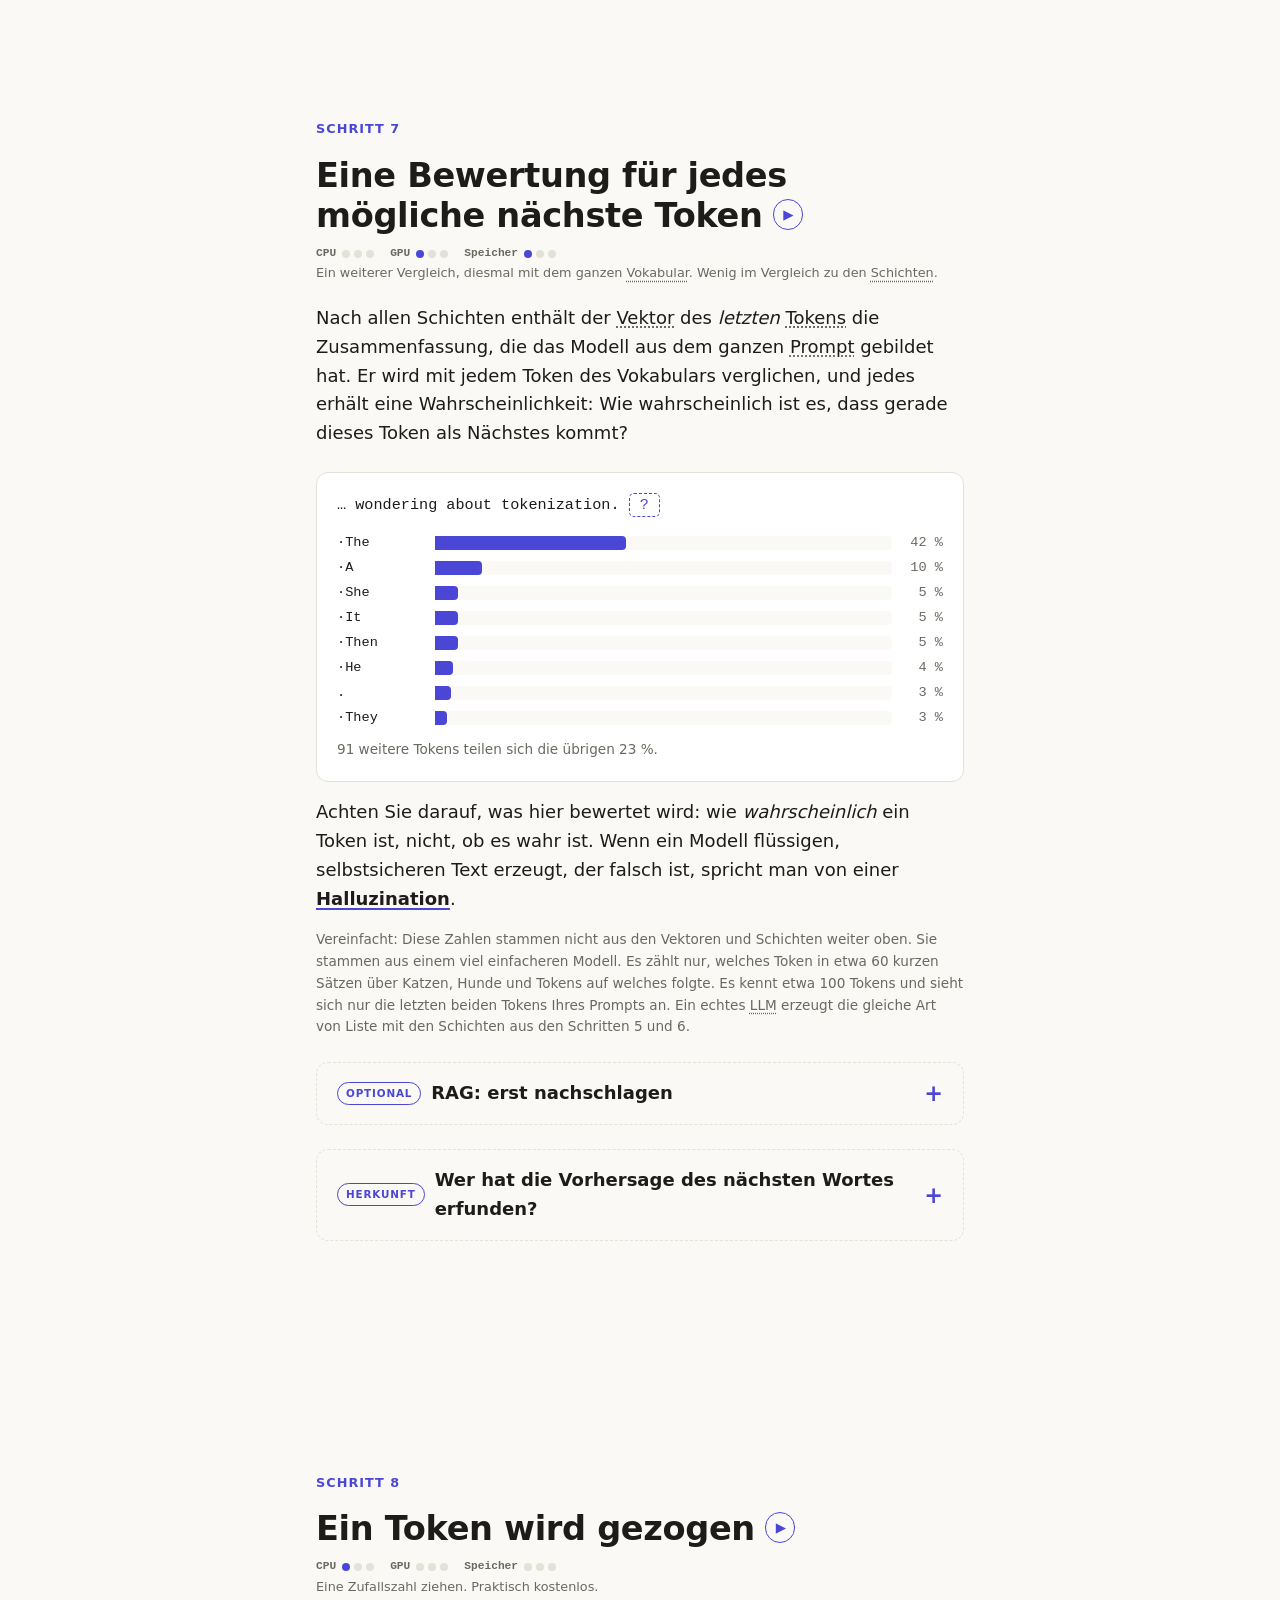
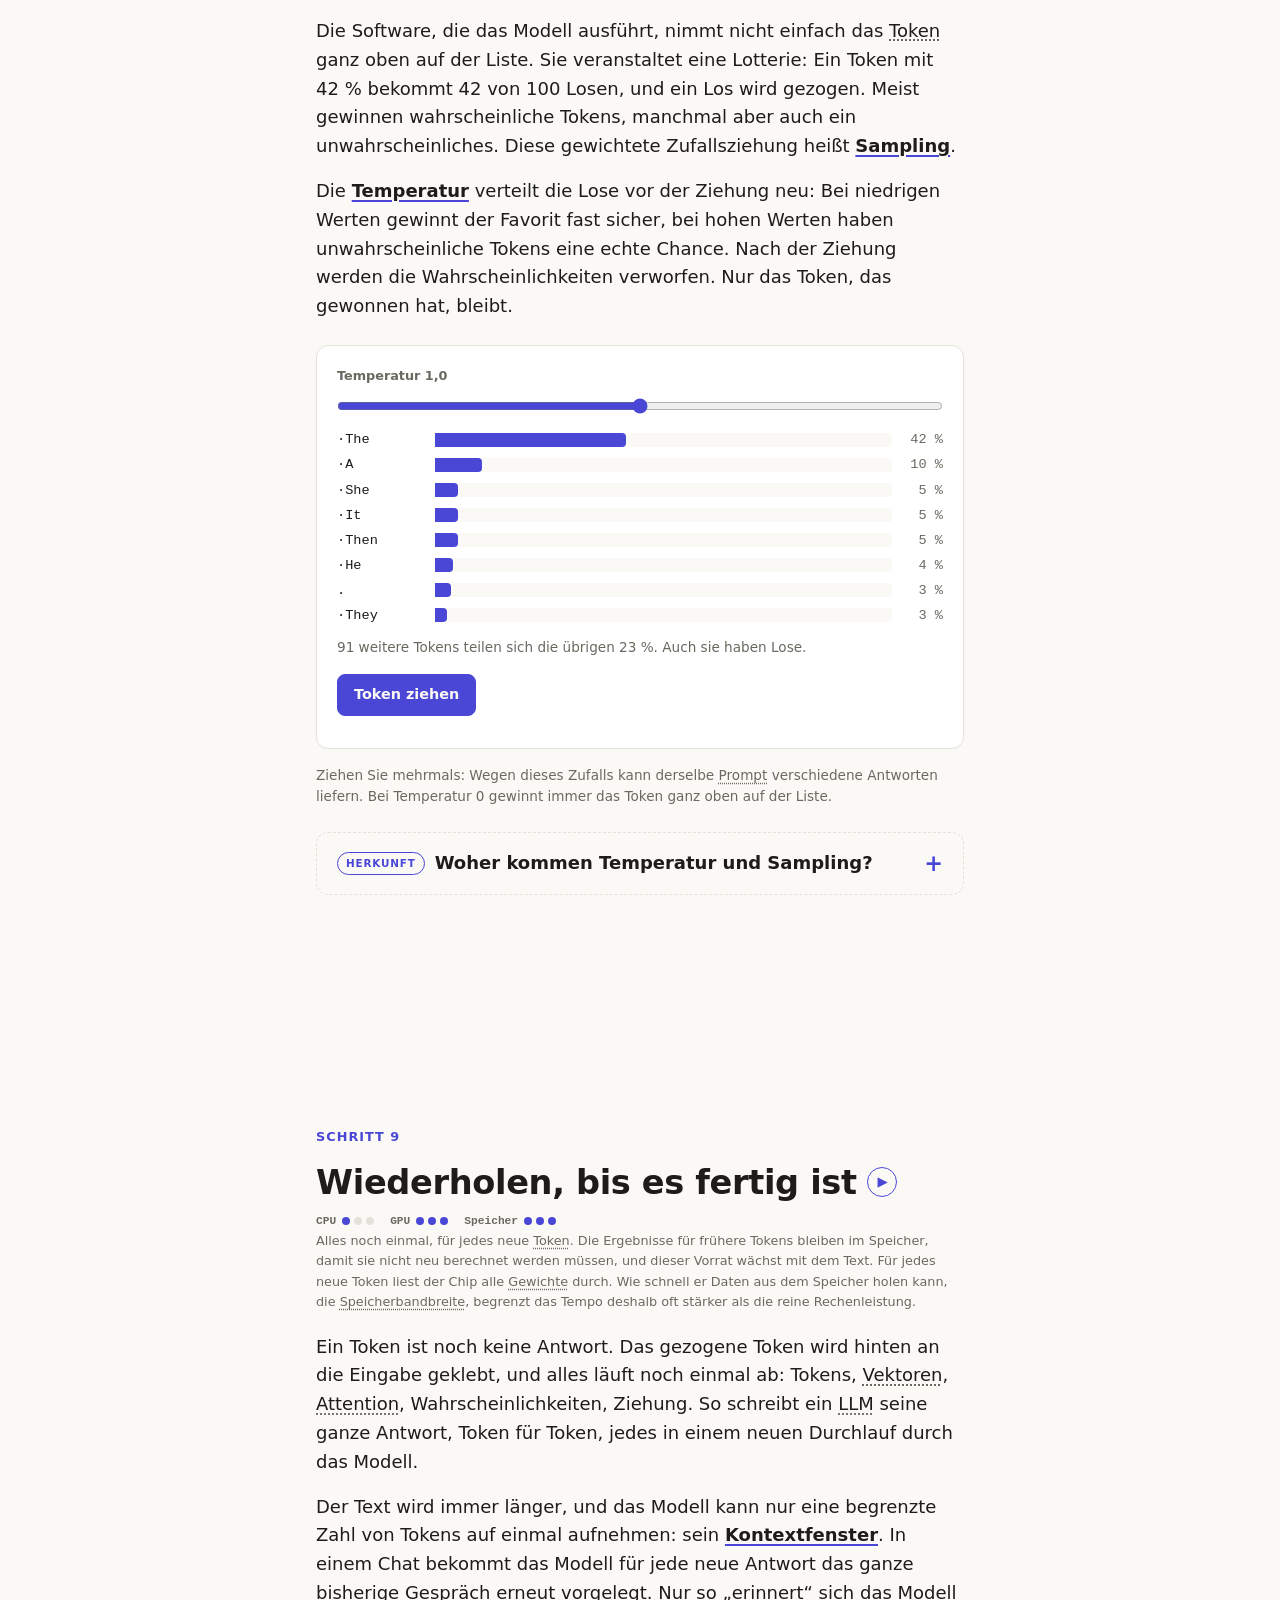
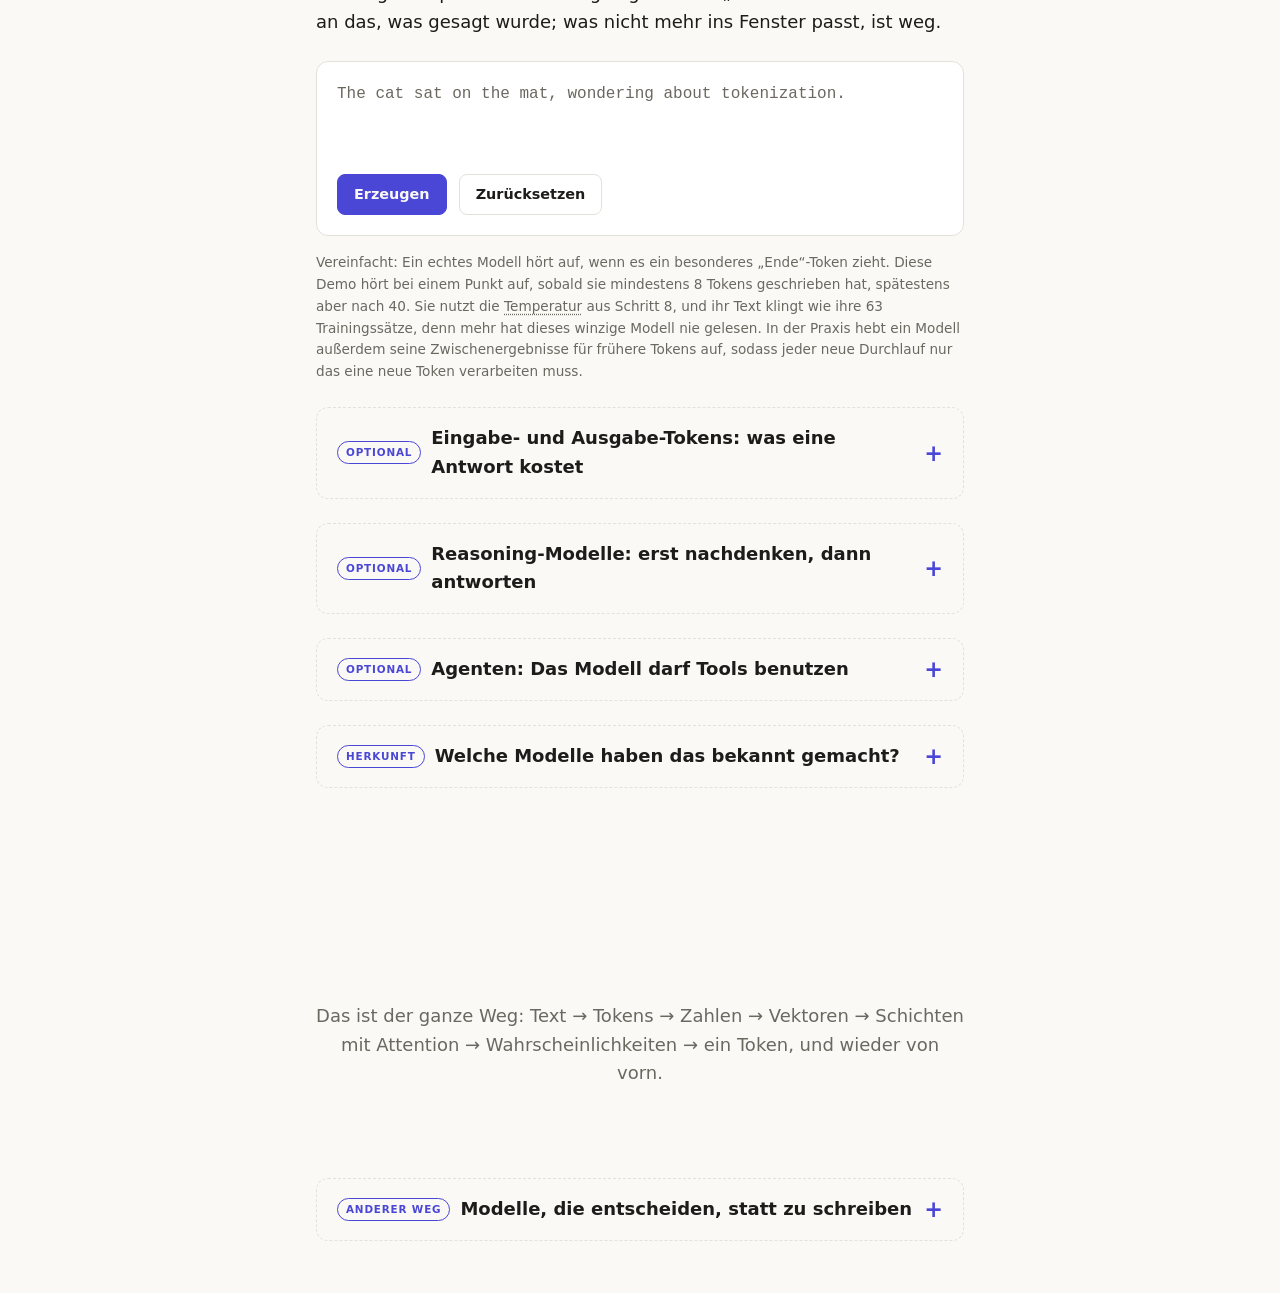
==== commit 024877f1: "feat(film): add a short animated film of the first part, in German - de/film.html fills the window w" ====
--- a/de/index.html
+++ b/de/index.html
@@ -70,6 +70,7 @@
       <a href="#view-faq">FAQ</a>
       <a href="#view-quotes">Zitate</a>
       <a href="#view-glossary" class="aside">Glossar</a>
+      <a href="film.html#play">Kurzfilm</a>
     </nav>
   </div>
   <nav class="rail" aria-label="Schritte"></nav>
@@ -77,7 +78,7 @@
   <main id="content" tabindex="-1">
     <div class="view" id="view-use">
     <header class="hero">
-      <h1>Wie ein LLM aus Ihrem Text eine Antwort macht</h1>
+      <h1>Wie ein LLM aus Ihrem Text eine Antwort macht <a class="watch" href="film.html#play" aria-label="Den Kurzfilm ansehen" title="Den Kurzfilm ansehen"><svg viewBox="0 0 20 20" aria-hidden="true"><rect x="3.5" y="6" width="9" height="8" rx="1.8"/><path d="M12.5 9.3l4-2.3v6l-4-2.3"/></svg></a></h1>
       <p class="lead">
         Folgen Sie einem Prompt durch die Maschine, Schritt für Schritt.
         Tippen Sie etwas ein und scrollen Sie dann.
--- a/style.css
+++ b/style.css
@@ -169,6 +169,43 @@
   outline-offset: 2px;
 }
 
+/* The link to the film, beside the play button and of its size. */
+.watch {
+  display: inline-grid;
+  place-items: center;
+  width: 0.9em;
+  height: 0.9em;
+  margin-left: 0.2em;
+  color: var(--accent);
+  border: 1.5px solid var(--accent);
+  border-radius: 50%;
+  vertical-align: middle;
+  position: relative;
+  top: -0.09em;
+}
+
+.watch svg {
+  width: 0.5em;
+  height: 0.5em;
+  fill: none;
+  stroke: currentColor;
+  stroke-width: 1.6;
+  stroke-linecap: round;
+  stroke-linejoin: round;
+}
+
+.watch:focus-visible {
+  outline: 2px solid var(--accent);
+  outline-offset: 2px;
+}
+
+@media (hover: hover) {
+  .watch:hover {
+    background: var(--accent);
+    color: var(--bg);
+  }
+}
+
 /* A recording that would not play: the ring is broken until the next try. */
 .listen.failed { border-style: dashed; }
 
@@ -2030,7 +2067,7 @@
 
 /* On paper: everything visible, nothing fixed, no empty pages. */
 @media print {
-  .menu-open, .menu, .rail, .skip, .scroll-hint, .listen, .toggle-extras, .time-bar, .tooltip { display: none !important; }
+  .menu-open, .menu, .rail, .skip, .scroll-hint, .listen, .watch, .toggle-extras, .time-bar, .tooltip { display: none !important; }
   .hero { min-height: 0; padding: 24px 0; }
   .step { min-height: 0; padding: 16px 0; }
   .step, .event { opacity: 1 !important; transform: none !important; transition: none !important; }
